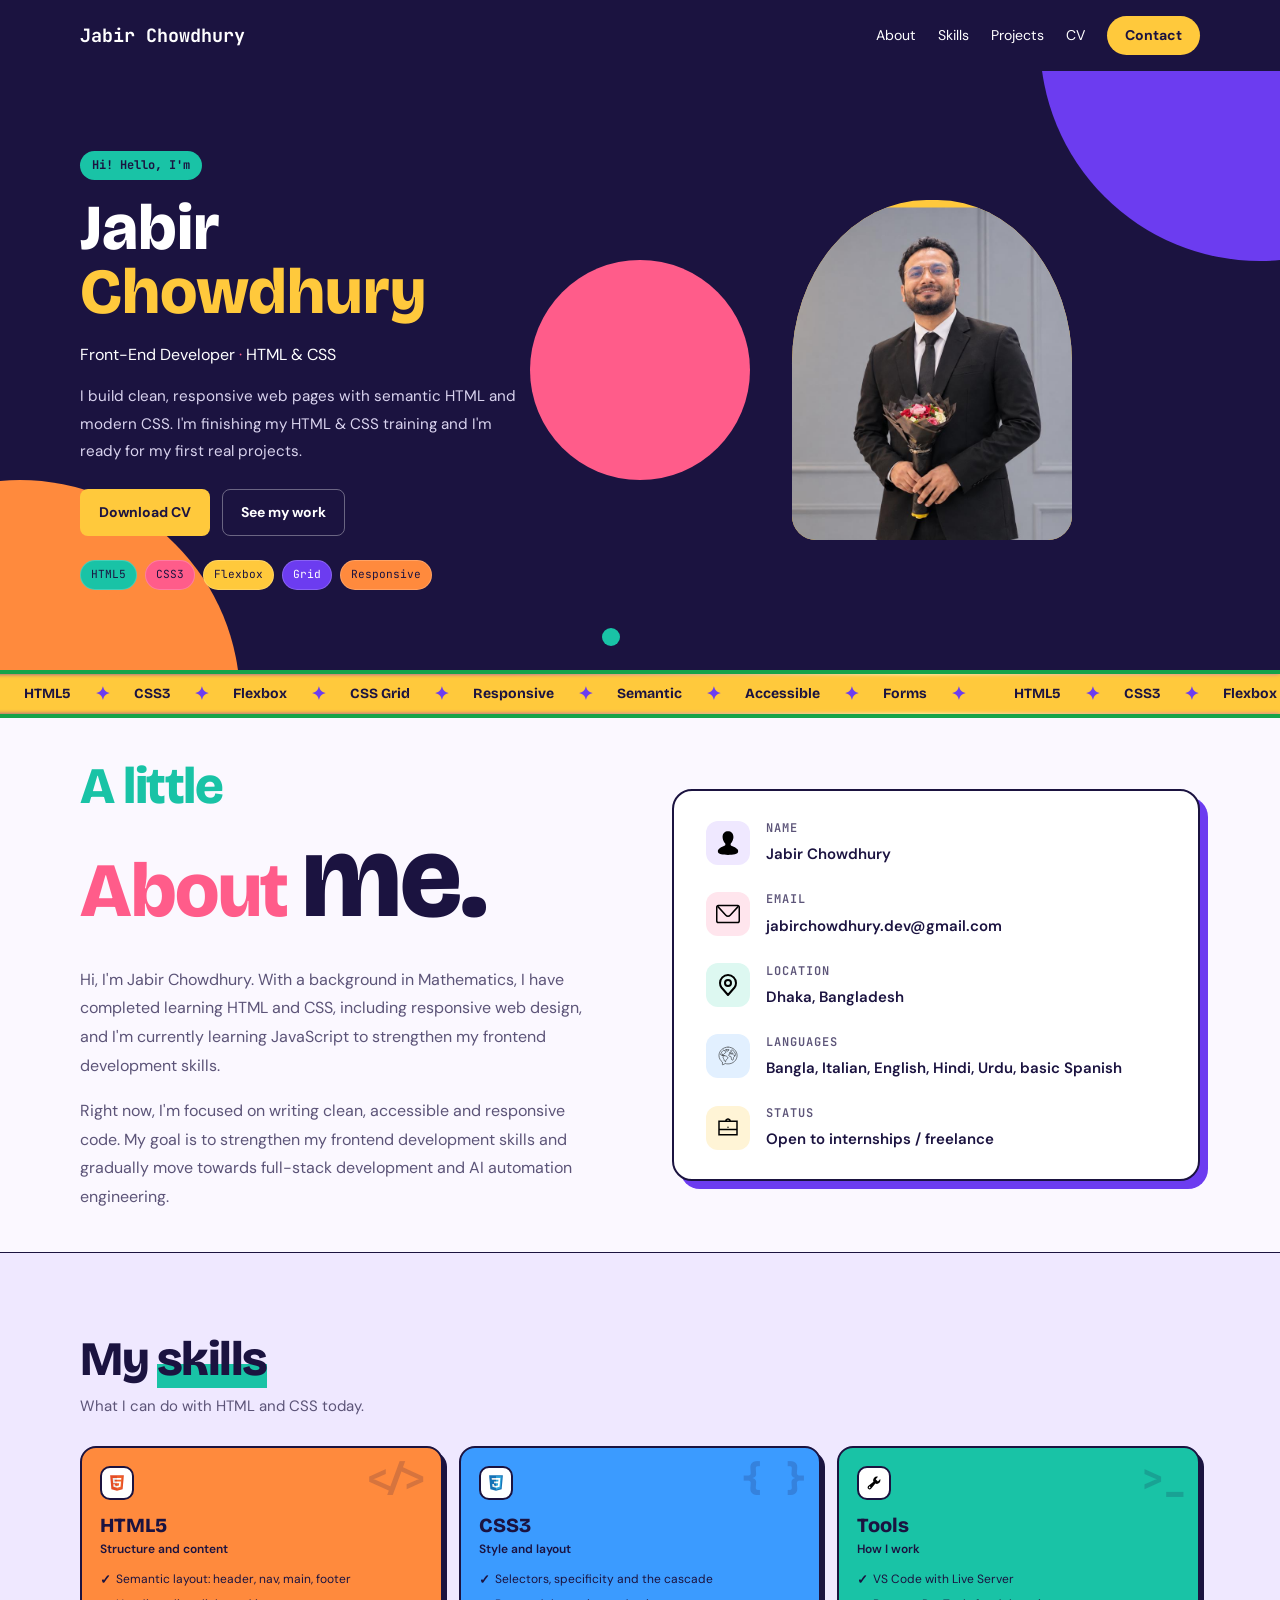
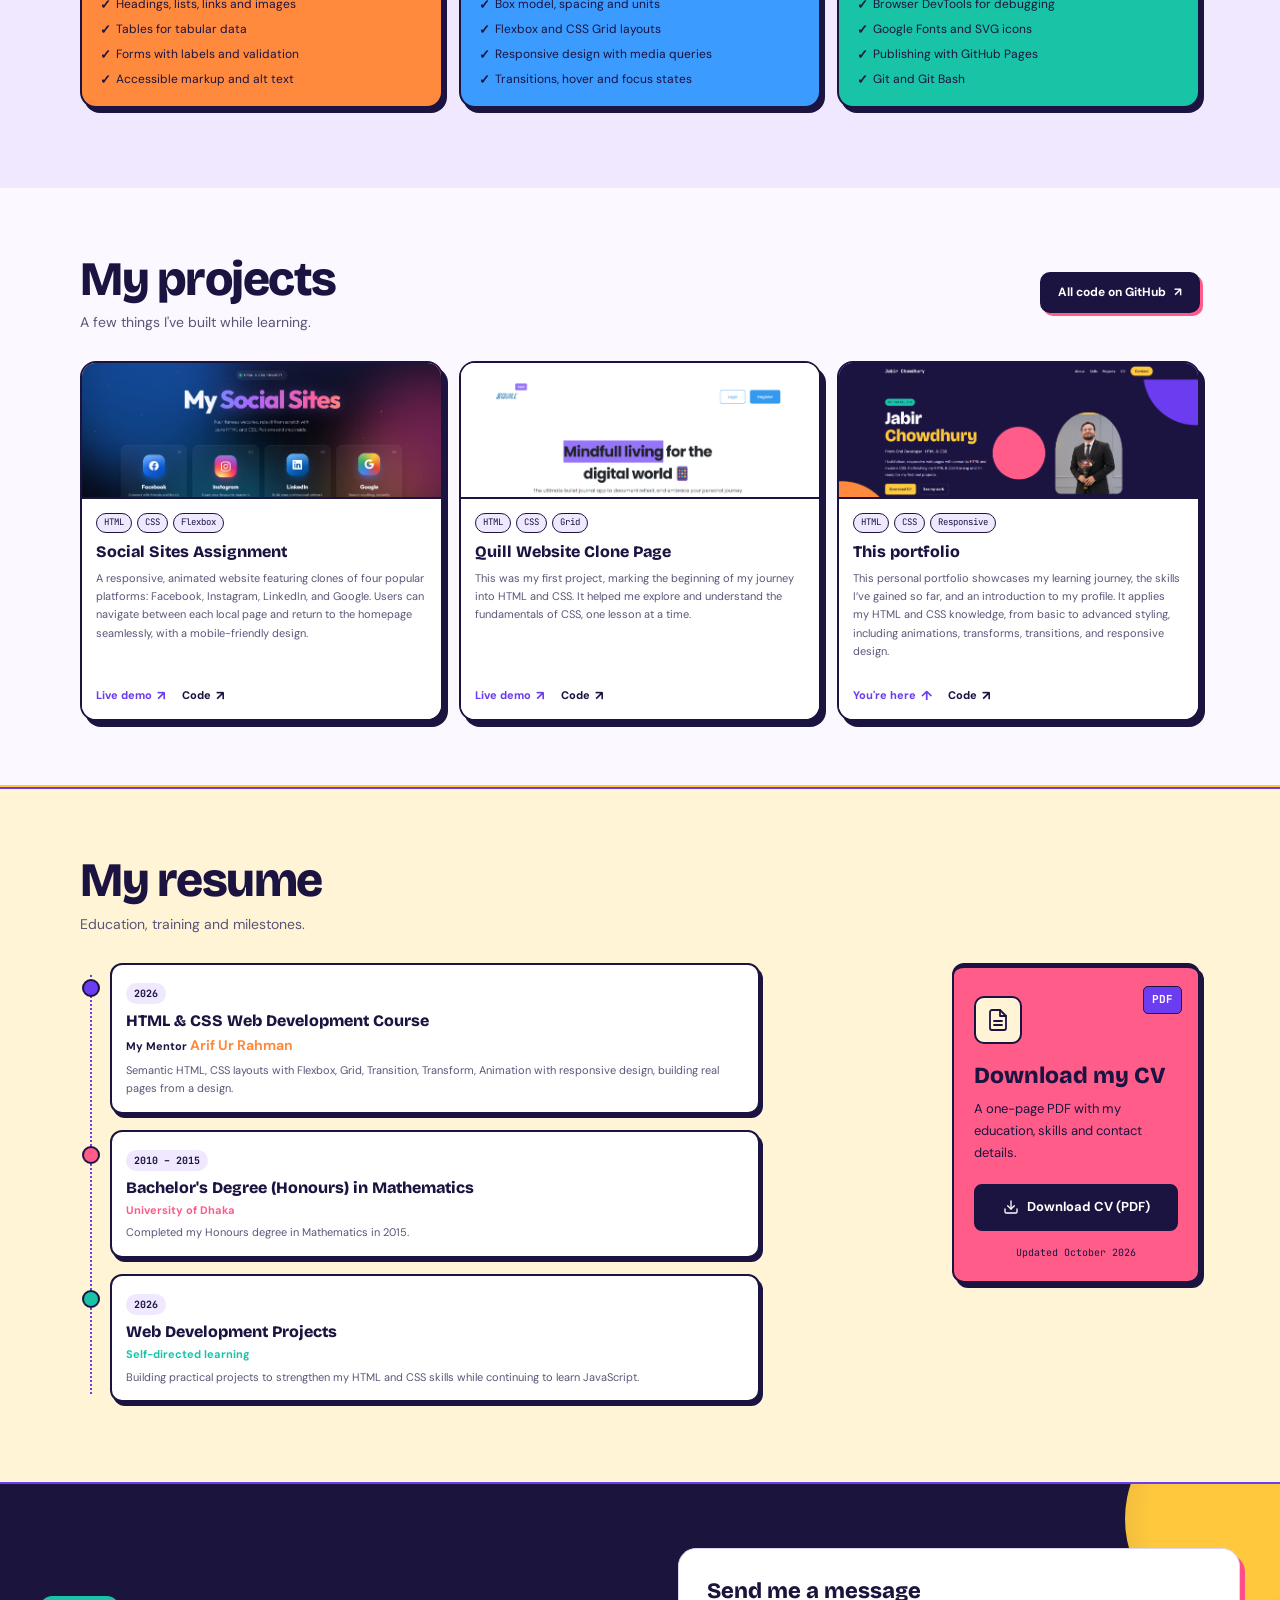
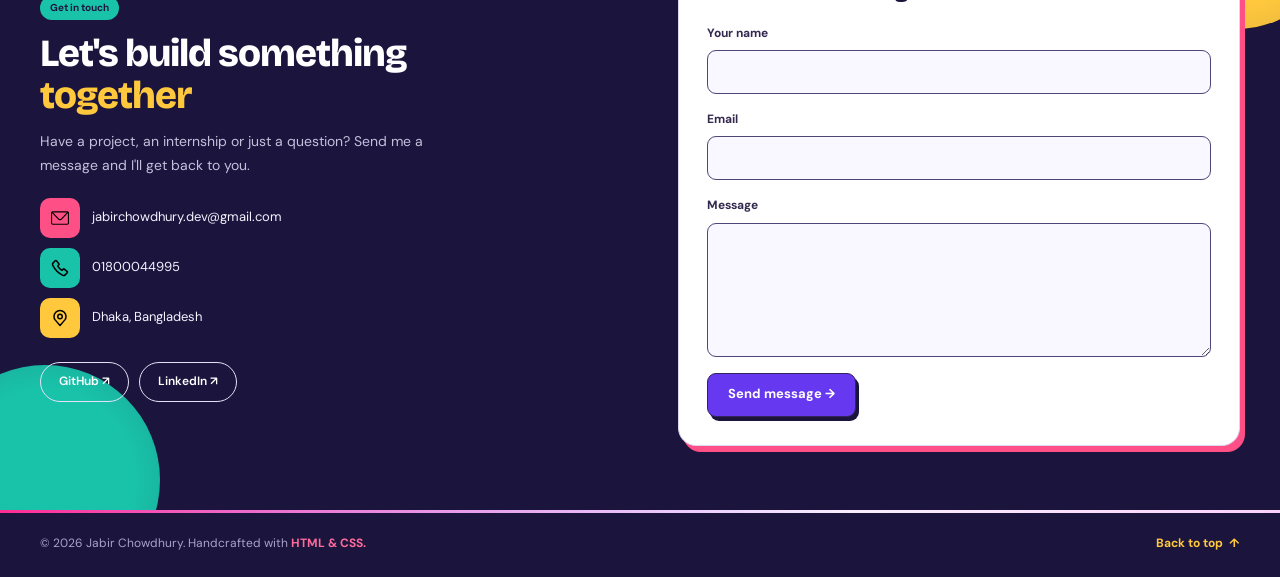
==== index.html @ f137fa6a "Fix broken links, placeholder contact details and typos - Project links pointed to file:///D:/... pa" ====
<!DOCTYPE html>
<html lang="en">
  <head>
    <meta charset="UTF-8" />
    <meta name="viewport" content="width=device-width, initial-scale=1.0" />

    <meta
      name="description"
      content="Jabir Chowdhury's personal portfolio website showcasing skills, projects, and contact information."
    />

    <meta name="author" content="Jabir Chowdhury" />

    <title>Jabir Chowdhury | Portfolio</title>
    
    <link rel="preconnect" href="https://fonts.googleapis.com">
    <link rel="preconnect" href="https://fonts.gstatic.com" crossorigin>
    <link href="https://fonts.googleapis.com/css2?family=Bricolage+Grotesque:opsz,wght@12..96,400;12..96,500;12..96,600;12..96,700;12..96,800&family=DM+Sans:wght@400;500;600;700&family=JetBrains+Mono:wght@400;500;600;700&display=swap" rel="stylesheet">


    <!-- Main stylesheet -->
    <link rel="stylesheet" href="css/style.css" />
  </head>

  <body id="top">

    <!-- Header and navigation will be added in Issue #2 -->
     <header class="site-header">
       <div class="container">
         <a class="logo" href="#home">
            Jabir Chowdhury
         </a>

         <nav class="main-navigation" aria-label="Main navigation">
           <ul class="nav-list">
             <li><a href="#about">About</a></li>
             <li><a href="#skills">Skills</a></li>
             <li><a href="#projects">Projects</a></li>
             <li><a href="#resume">CV</a></li>
             <li><a class="nav-contact" href="#contact">Contact</a></li>
           </ul>
         </nav>
       </div>
     </header>

    <main>
      <!-- Hero section will be added in Issue #3 -->
      <section class="hero-section" id="home">
          <div class="container hero-container">

    <!-- Left side: Profile information -->
            <div class="hero-content">

              <p class="hero-badge">Hi! Hello, I'm</p>

              <h1>
                Jabir
                <span>Chowdhury</span>
              </h1>

              <p class="hero-role">
                 Front-End Developer <span>·</span> HTML &amp; CSS
              </p>

              <p class="hero-description">
                 I build clean, responsive web pages with semantic HTML
                 and modern CSS. I'm finishing my HTML &amp; CSS training
                 and I'm ready for my first real projects.
              </p>

              <div class="hero-actions">
                <a
                  class="button button-primary"
                  href="Jabir_Chowdhury_CV.pdf"
                  download
                    >
                  Download CV
                </a>

                <a class="button button-secondary" href="#projects">
                   See my work
                </a>
              </div>

              <ul class="hero-skills" aria-label="Skills">
                <li>HTML5</li>
                <li>CSS3</li>
                <li>Flexbox</li>
                <li>Grid</li>
                <li>Responsive</li>
              </ul>

            </div>

    <!-- Right side: Profile picture -->
            <div class="hero-visual">

              <div class="profile-shape">
               <img
                  class="profile-picture"
                  src="images/profile-picture.jpeg"
                  alt="Jabir Chowdhury"
                  />
              </div>
            </div>  
         </div> 

         <!----------- background decorations-->
         <div class="shape shape-circle-purple" aria-hidden="true"></div>
         <div class="shape shape-circle-pink" aria-hidden="true"></div>
         <div class="shape shape-dot-green" aria-hidden="true"></div>
         <div class="shape shape-circle-orange" aria-hidden="true"></div>
         
      </section>
        <!-- Scrolling skills strip -->
      <div class="marquee" aria-hidden="true">
        <div class="marquee-track">
          <ul class="marquee-group">
            <li>HTML5</li>
            <li class="star">&#10022;</li>
            <li>CSS3</li>
            <li class="star">&#10022;</li>
            <li>Flexbox</li>
            <li class="star">&#10022;</li>
            <li>CSS Grid</li>
            <li class="star">&#10022;</li>
            <li>Responsive</li>
            <li class="star">&#10022;</li>
            <li>Semantic</li>
            <li class="star">&#10022;</li>
            <li>Accessible</li>
            <li class="star">&#10022;</li>
            <li>Forms</li>
            <li class="star">&#10022;</li>
          </ul>

          <ul class="marquee-group">
            <li>HTML5</li>
            <li class="star">&#10022;</li>
            <li>CSS3</li>
            <li class="star">&#10022;</li>
            <li>Flexbox</li>
            <li class="star">&#10022;</li>
            <li>CSS Grid</li>
            <li class="star">&#10022;</li>
            <li>Responsive</li>
            <li class="star">&#10022;</li>
            <li>Semantic</li>
            <li class="star">&#10022;</li>
            <li>Accessible</li>
            <li class="star">&#10022;</li>
            <li>Forms</li>
            <li class="star">&#10022;</li>
         
          </ul>
    

       </div>
          
      </div>        
      
              
<!-- About Section -->
      <section class="about-section" id="about">
        <div class="container about-content">

          <!-- Left Side: About Me -->
          <div class="about-intro">

             <h2> A little <br> <span>About <span class="color-blue">me.</span></span></h2>

             <p>
                Hi, I'm Jabir Chowdhury. With a background in Mathematics,
                I have completed learning HTML and CSS, including responsive web design,
                 and I'm currently learning JavaScript to strengthen my frontend development skills.
             </p>

             <p>
                Right now, I'm focused on writing clean, accessible
                and responsive code.  My goal is to strengthen my
                frontend development skills and  gradually move
                towards full-stack development and AI automation  engineering.
             </p>

          </div>

             <!-- Right Side: Personal Information -->
          <aside class="about-card">
            <ul class="about-info-list">

              <!-- Name -->
              <li class="about-info-item">
                  <img
                   class="info-icon"
                   src="images/name.svg"
                   alt=""
                   >
               <div class="info-text">
                 <span class="info-label">Name</span>
                 <p>Jabir Chowdhury</p>
               </div>
              </li>

        <!-- Email -->
              <li class="about-info-item">
                 <img
                   class="info-icon"
                   src="images/email.svg"
                   alt=""
                     >
                 <div class="info-text">
                  <span class="info-label">Email</span>
                  <p>
                    <a href="mailto:jabirchowdhury.dev@gmail.com">
                      jabirchowdhury.dev@gmail.com
                    </a>
                  </p>
                 </div>
              </li>

        <!-- Location -->
              <li class="about-info-item">
                 <img
                  class="info-icon"
                  src="images/location.svg"
                  alt=""
                     >
                 <div class="info-text">
                  <span class="info-label">Location</span>
                  <p>
                   <a href="https://www.google.com/maps/search/?api=1&query=Dhaka%2C%20Bangladesh"
                      target="_blank"
                      rel="noopener noreferrer"
                      >
                    
                     Dhaka, Bangladesh
                    </a>
                  </p>
                 </div>
              </li>

        <!-- Languages -->
              <li class="about-info-item">
                <img
                  class="info-icon"
                  src="images/mondly-languages.svg"
                  alt=""
                      >
               <div class="info-text">
                  <span class="info-label">Languages</span>
                  <p>Bangla, Italian, English, Hindi, Urdu, basic Spanish</p>
               </div>
             </li>

        <!-- Status -->
             <li class="about-info-item">
                 <img
                  class="info-icon"
                  src="images/briefcase.svg"
                  alt=""
                     >
                 <div class="info-text">
                   <span class="info-label">Status</span>
                   <p>Open to internships / freelance</p>
                 </div>
             </li>

        </ul>
       </aside>

     </div>
   </section>
   
<!-- Skills Section -->
<section class="skills-section" id="skills">
  <div class="container">

    <div class="skills-header">
     

      <h2>My <span>skills</span></h2>

      <p>What I can do with HTML and CSS today.</p>
    </div>

    <div class="skills-container">

      <!-- HTML5 Card -->
      <div class="skill-card skill-html">
        <img
          class="skill-icon"
          src="images/html5.svg"
          alt=""
        >

        <h3>HTML5</h3>
        <p class="skill-subtitle">Structure and content</p>

        <ul class="skill-list">
          <li>Semantic layout: header, nav, main, footer</li>
          <li>Headings, lists, links and images</li>
          <li>Tables for tabular data</li>
          <li>Forms with labels and validation</li>
          <li>Accessible markup and alt text</li>
        </ul>
      </div>

      <!-- CSS3 Card -->
      <div class="skill-card skill-css">
        <img
          class="skill-icon"
          src="images/css3.svg"
          alt=""
        >

        <h3>CSS3</h3>
        <p class="skill-subtitle">Style and layout</p>

        <ul class="skill-list">
          <li>Selectors, specificity and the cascade</li>
          <li>Box model, spacing and units</li>
          <li>Flexbox and CSS Grid layouts</li>
          <li>Responsive design with media queries</li>
          <li>Transitions, hover and focus states</li>
        </ul>
      </div>

      <!-- Tools Card -->
      <div class="skill-card skill-tools">
        <img
          class="skill-icon"
          src="images/tools.svg"
          alt=""
        >

        <h3>Tools</h3>
        <p class="skill-subtitle">How I work</p>

        <ul class="skill-list">
          <li>VS Code with Live Server</li>
          <li>Browser DevTools for debugging</li>
          <li>Google Fonts and SVG icons</li>
          <li>Publishing with GitHub Pages</li>
          <li>Git and Git Bash</li>
        </ul>
      </div>

    </div>
  </div>
</section>


<!-- Projects Section -->
<section class="projects-section" id="projects">
  <div class="container">

    <!-- Section Heading and GitHub Link -->
    <div class="projects-header">
      <div class="projects-heading">
        <h2>My projects</h2>
        <p>A few things I've built while learning.</p>
      </div>

      <a
        class="github-projects-link"
        href="https://github.com/Jabir-Chowdhury"
        target="_blank"
        rel="noopener noreferrer"
      >
        All code on GitHub <span aria-hidden="true">↗</span>
      </a>
    </div>

    <!-- Three Project Cards -->
    <div class="projects-container">

      <!-- Project 1 -->
      <div class="project-card">

        <a
          class="project-preview"
          href="https://arif-ur-rahman.github.io/social-sites-assignment/"
          target="_blank"
          rel="noopener noreferrer"
          aria-label="View Project One live demo"
        >
          <img
            src="images/screenshot-project1.png"
            alt="Preview of social-sites-assignment Project One"
          >
        </a>

        <div class="project-content">

          <div class="project-tags">
            <span>HTML</span>
            <span>CSS</span>
            <span>Flexbox</span>
          </div>

          <h3>
            <a href="https://arif-ur-rahman.github.io/social-sites-assignment/"
               target="_blank"
               rel="noopener noreferrer">
              Social Sites Assignment
            </a>
          </h3>

          <p>
            A responsive, animated website featuring clones of four popular platforms:
            Facebook, Instagram, LinkedIn, and Google. Users can navigate between each
            local page and return to the homepage seamlessly, with a mobile-friendly design.
          </p>

          <div class="project-links">
            <a
              href="https://arif-ur-rahman.github.io/social-sites-assignment/"
              target="_blank"
              rel="noopener noreferrer"
            >
              Live demo <span aria-hidden="true">↗</span>
            </a>

            <a
              href="https://github.com/Arif-Ur-Rahman/social-sites-assignment"
              target="_blank"
              rel="noopener noreferrer"
            >
              Code <span aria-hidden="true">↗</span>
            </a>
          </div>

        </div>
      </div>

      <!-- Project 2 -->
      <div class="project-card">

        <a
          class="project-preview"
          href="https://jabir-chowdhury.github.io/Quill-web/"
          target="_blank"
          rel="noopener noreferrer"
          aria-label="View Quill website, Project Two live demo"
        >
          <img
            src="images/Screenshot project2.png"
            alt="Preview of Quill website Project Two"
          >
        </a>

        <div class="project-content">

          <div class="project-tags">
            <span>HTML</span>
            <span>CSS</span>
            <span>Grid</span>
          </div>

          <h3>
            <a href="https://jabir-chowdhury.github.io/Quill-web/"
               target="_blank"
               rel="noopener noreferrer">
              Quill Website Clone Page
            </a>
          </h3>

          <p>
            This was my first project, marking the beginning of my journey into HTML and CSS.
            It helped me explore and understand the fundamentals of CSS, one lesson at a time.
          </p>

          <div class="project-links">
            <a
              href="https://jabir-chowdhury.github.io/Quill-web/"
              target="_blank"
              rel="noopener noreferrer"
            >
              Live demo <span aria-hidden="true">↗</span>
            </a>

            <a
              href="https://github.com/Jabir-Chowdhury/Quill-web"
              target="_blank"
              rel="noopener noreferrer"
            >
              Code <span aria-hidden="true">↗</span>
            </a>
          </div>

        </div>
      </div>

      <!-- Project 3: Current Portfolio -->
      <div class="project-card">

        <a
          class="project-preview"
          href="#home"
          aria-label="Back to the top of this portfolio"
        >
          <img
            src="images/Screenshot-project3.png"
            alt="Preview of My Portfolio Website project three"
          >
        </a>

        <div class="project-content">

          <div class="project-tags">
            <span>HTML</span>
            <span>CSS</span>
            <span>Responsive</span>
          </div>

          <h3>
            <a href="#home">
              This portfolio
            </a>
          </h3>

          <p>
            This personal portfolio showcases my learning journey, the skills 
            I’ve gained so far, and an introduction to my profile.
            It applies my HTML and CSS knowledge, from basic to advanced styling,
            including animations, transforms, transitions, and responsive design.
          </p>

          <div class="project-links">
            <a href="#home">
              You're here <span aria-hidden="true">↑</span>
            </a>

            <a
              href="https://github.com/Jabir-Chowdhury/Jabir-Portfolio"
              target="_blank"
              rel="noopener noreferrer"
            >
              Code <span aria-hidden="true">↗</span>
            </a>
          </div>

        </div>
      </div>

    </div>
  </div>
</section>

      


    

     


      <!-- Resume Section -->
<section class="resume-section" id="resume">
  <div class="container">

    <!-- Section Heading -->
    <div class="resume-header">
      <h2>My resume</h2>
      <p>Education, training and milestones.</p>
    </div>

    <!-- Resume Content: Timeline + CV Card -->
    <div class="resume-container">

      <!-- Left Side: Education Timeline -->
      <div class="resume-timeline">

        <!-- Timeline Item 1 -->
        <div class="resume-item">
         <span class="resume-dot" aria-hidden="true"></span> 
          <div class="resume-item-content">
            <span class="resume-year">2026</span>

            <h3>HTML &amp; CSS Web Development Course</h3>

            <p class="resume-institution my-mentor">
              My Mentor
              <a href="https://arif-resume-five.vercel.app/">Arif Ur Rahman</a>
            </p>

            <p class="resume-description">
              Semantic HTML, CSS layouts with Flexbox, Grid, Transition, Transform, Animation with
              responsive design, building real pages from a design.
            </p>
          </div>
        </div>

        <!-- Timeline Item 2 -->
        <div class="resume-item">
          <span class="resume-dot" aria-hidden="true"></span>
          <div class="resume-item-content">
            <span class="resume-year">2010 – 2015</span>

            <h3>Bachelor's Degree (Honours) in Mathematics</h3>

            <p class="resume-institution color-pink">
              University of Dhaka
            </p>

            <p class="resume-description">
              Completed my Honours degree in Mathematics in 2015.
            </p>
          </div>
        </div>

        <!-- Timeline Item 3 -->
        <div class="resume-item">
          <span class="resume-dot" aria-hidden="true"></span>
          <div class="resume-item-content">
            <span class="resume-year">2026</span>

            <h3>Web Development Projects</h3>

            <p class="resume-institution">
              Self-directed learning
            </p>

            <p class="resume-description">
              Building practical projects to strengthen my HTML and CSS
              skills while continuing to learn JavaScript.
            </p>
          </div>
        </div>

      </div>

      <!-- Right Side: Download CV Card -->
      <aside class="resume-cv-card">

        <!-- Document SVG Icon -->
        <div class="resume-cv-icon" aria-hidden="true">
          <svg
            xmlns="http://www.w3.org/2000/svg"
            width="24"
            height="24"
            viewBox="0 0 24 24"
            fill="none"
            stroke="currentColor"
            stroke-width="1.8"
            stroke-linecap="round"
            stroke-linejoin="round"
          >
            <path d="M14 2H6a2 2 0 0 0-2 2v16a2 2 0 0 0 2 2h12a2 2 0 0 0 2-2V8z"/>
            <path d="M14 2v6h6"/>
            <path d="M8 13h8"/>
            <path d="M8 17h8"/>
          </svg>
        </div>

        <!-- PDF Badge -->
        <span class="resume-pdf-badge" aria-hidden="true">
          PDF
        </span>

        <h3>Download my CV</h3>

        <p>
          A one-page PDF with my education, skills and contact details.
        </p>

        <!-- CV Download Button -->
        <a
          class="resume-download-btn"
          href="Jabir_Chowdhury_CV.pdf"
          download
        >  
          
          <svg
            xmlns="http://www.w3.org/2000/svg"
            width="16"
            height="16"
            viewBox="0 0 24 24"
            fill="none"
            stroke="currentColor"
            stroke-width="2"
            stroke-linecap="round"
            stroke-linejoin="round"
            aria-hidden="true"
          >
            <path d="M21 15v4a2 2 0 0 1-2 2H5a2 2 0 0 1-2-2v-4"/>
            <path d="m7 10 5 5 5-5"/>
            <path d="M12 15V3"/>
          </svg>

          Download CV (PDF)
        </a>

        <p class="resume-updated">
          Updated October 2026
        </p>

      </aside>

    </div>
  </div>
</section>

<!-- Contact Section -->
<section class="contact-section" id="contact">
  <div class="contact-main">

    <!-- Left: Contact Information -->
    <div class="contact-container">

      <div class="contact-info">
        <span class="section-label">Get in touch</span>

        <h2>
          Let's build something
          <span>together</span>
        </h2>

        <p class="contact-description">
          Have a project, an internship or just a question?
          Send me a message and I'll get back to you.
        </p>

        <ul class="contact-details">
          <li>
            <span class="contact-icon email-icon" aria-hidden="true">
              <img src="images/email.svg" alt="">
            </span>
            <a href="mailto:jabirchowdhury.dev@gmail.com">
              jabirchowdhury.dev@gmail.com
            </a>
          </li>

          <li>
            <span class="contact-icon phone-icon" aria-hidden="true">
              <img src="images/akar-icons--phone.svg" alt="">
            </span>
            <a href="tel:+8801800044995">01800044995</a>
          </li>

          <li>
            <span class="contact-icon location-icon" aria-hidden="true">
              <img src="images/location.svg" alt="">
            </span>
            <span>Dhaka, Bangladesh</span>
          </li>
        </ul>

        <div class="contact-social-links">
          <a href="https://github.com/Jabir-Chowdhury" target="_blank"
             rel="noopener noreferrer">
            GitHub ↗
          </a>

          <a href="https://www.linkedin.com/in/jabir-chowdhury-14b099433/" target="_blank"
             rel="noopener noreferrer">
            LinkedIn ↗
          </a>
        </div>
      </div>

      <!-- Right: Contact Form -->
      <div class="contact-form-container">
        <h3>Send me a message</h3>

        <!-- No JavaScript allowed, so the form opens the visitor's email app -->
        <form
          class="contact-form"
          action="mailto:jabirchowdhury.dev@gmail.com"
          method="post"
          enctype="text/plain"
        >
          <div class="form-group">
            <label for="contact-name">Your name</label>
            <input
              type="text"
              id="contact-name"
              name="name"
              autocomplete="name"
              required
            >
          </div>

          <div class="form-group">
            <label for="contact-email">Email</label>
            <input
              type="email"
              id="contact-email"
              name="email"
              autocomplete="email"
              required
            >
          </div>

          <div class="form-group">
            <label for="contact-message">Message</label>
            <textarea
              id="contact-message"
              name="message"
              rows="5"
              required
            ></textarea>
          </div>

          <button type="submit" class="contact-submit-btn">
            Send message →
          </button>
        </form>
      </div>

    </div>
  </div>
</section>



      <!-- Contact section will be added in Issue #8 -->
    </main>
    <footer class="site-footer">
  <div class="footer-container">

    <p class="footer-copyright">
      © 2026 Jabir Chowdhury. Handcrafted with
      <span>HTML &amp; CSS.</span>
    </p>

    <a class="back-to-top" href="#top">
      Back to top <span aria-hidden="true">↑</span>
    </a>

  </div>
</footer>

    <!-- Footer will be added in Issue #8 -->
  </body>
</html>
---- css/style.css ----
/* ========================================
   1. CSS VARIABLES
======================================== */

:root {
  /* Colors from the teacher's instructions */
  --navy: #1B1340;
  --violet: #6C3CF0;
  --yellow: #FFC93C;
  --pink: #FF5C8A;
  --mint: #19C3A6;
  --blue: #3B9BFF;
  --orange: #FF8A3D;
  --bg: #FBF8FF;

  /* Additional colors used by the design */
  --lav: #EFE8FF;
  --cream: #FFF4D6;
  --muted: #5C5478;

  /* Fonts specified by the teacher */
  --font-h: "Bricolage Grotesque", sans-serif;
  --font-b: "DM Sans", sans-serif;
  --font-m: "JetBrains Mono", monospace;
}


/* ========================================
   2. BASIC RESET
======================================== */

* {
  box-sizing: border-box;
}

body {
  margin: 0;
  background-color: var(--bg);
  color: var(--navy);
  font-family: var(--font-b);
  line-height: 1.6;
}

img {
  display: block;
  max-width: 100%;
  height: auto;
}

a {
  color: inherit;
  text-decoration: none;
}


/* ========================================
   3. COMMON TYPOGRAPHY
======================================== */

h1,
h2,
h3 {
  font-family: var(--font-h);
  line-height: 1.15;
}

button,
input,
textarea {
  font: inherit;
}

/* ---------- Header & Navigation ---------- */

.container {
  width: min(1120px, calc(100% - 40px));
  margin-inline: auto;
}

.site-header {
  background-color: var(--navy);
  color: #fff;
}

.site-header .container {
  display: flex;
  justify-content: space-between;
  align-items: center;
  gap: 24px;
  padding-block: 16px;
}

.logo {
  color: #fff;
  font-family: var(--font-m);
  font-size: 1.15rem;
  font-weight: 700;
}

.nav-list {
  display: flex;
  align-items: center;
  gap: 22px;
  list-style: none;
  margin: 0;
  padding: 0;
}

.nav-list a {
  display: inline-block;
  font-size: 0.88rem;
}

.nav-list a:not(.nav-contact):hover {
  color: var(--yellow);
}

.nav-contact {
  padding: 8px 18px;
  border-radius: 999px;
  background-color: var(--yellow);
  color: var(--navy);
  font-weight: 700;
}


.hero-section {
  position: relative;
  isolation: isolate;
  overflow: hidden;
  padding-block: 80px;
  background-color: var(--navy);
  color: #fff;
}

.hero-container {
  position: relative;
  z-index: 1;
  display: grid;
  grid-template-columns: minmax(0, 1fr) minmax(0, 1fr);
  align-items: center;
  gap: 48px;
}

.hero-content {
  max-width: 520px;
}

.hero-badge {
  display: inline-block;
  margin: 0 0 16px;
  padding: 5px 12px;
  border-radius: 999px;
  background-color: var(--mint);
  color: var(--navy);
  font-family: var(--font-m);
  font-size: 0.75rem;
  font-weight: 700;
}

.hero-content h1 {
  margin: 0 0 18px;
  font-size: clamp(2.8rem, 5vw, 4.5rem);
  font-weight: 800;
  line-height: 1;
}

.hero-content h1 span {
  display: block;
  color: var(--yellow);
}

.hero-role {
  margin: 0 0 16px;
  font-size: 1rem;
}

.hero-role span {
  color: var(--pink);
}

.hero-description {
  max-width: 440px;
  margin: 0 0 24px;
  color: #D9D3EE;
  font-size: 0.95rem;
  line-height: 1.8;
}

.hero-actions {
  display: flex;
  flex-wrap: wrap;
  gap: 12px;
  margin-bottom: 24px;
}

.button {
  display: inline-block;
  padding: 11px 18px;
  border: 1px solid transparent;
  border-radius: 8px;
  font-size: 0.875rem;
  font-weight: 700;
}

.button-primary {
  background-color: var(--yellow);
  color: var(--navy);
}

.button-secondary {
  border-color: rgb(255 255 255 / 35%);
  color: #fff;
}

.hero-skills {
  display: flex;
  flex-wrap: wrap;
  gap: 8px;
  margin: 0;
  padding: 0;
  list-style: none;
}

.hero-skills li {
  padding: 5px 10px;
  border: 1px solid rgb(255 255 255 / 20%);
  border-radius: 999px;
  color: #fff;
  font-family: var(--font-m);
  font-size: 0.7rem;
}



.hero-visual {
  position: relative;
  display: flex;
  justify-content: center;
  align-items: center;
  min-width: 0;
}

.profile-shape {
  position: relative;
  z-index: 1;
  width: 280px;
  height: 340px;
  overflow: hidden;
  border-radius: 48% 48% 24px 24px;
  background-color: var(--yellow);
}

.profile-picture {
  display: block;
  width: 100%;
  height: 100%;
  object-fit: cover;
  object-position: 105% 50%;
   transform: translateY(33px) scale(1.15);

}



.shape {
  position: absolute;
  pointer-events: none;
}


.shape-circle-purple {
  width: 440px;
  height: 440px;
  top: -250px;
  right: -200px;
  border-radius: 50%;
  background-color: var(--violet);
  opacity: 1;
  z-index: 0;
}


.shape-circle-pink {
  position: absolute;
  width: 220px;
  height: 220px;
  top: 50%;
  left: 50%;
  transform: translate(-50%, -50%);
  border-radius: 50%;
  background-color: var(--pink);
  opacity: 1;
  z-index: 0;
}


.shape-dot-green {
  width: 18px;
  height: 18px;
  bottom: 24px;
  left: 47%;
  border-radius: 50%;
  background-color: var(--mint);
  z-index: 0;
} 
.shape-circle-orange {
  width: 440px;
  height: 440px;
  bottom: -250px;
  left: -200px;
  border-radius: 50%;
  background-color: var(--orange);
  z-index: 0;
}




.marquee {
  position: relative;
  width: 100%;
  overflow: hidden;
  background-color: var(--yellow);
  border-top: 4px solid #16a34a;
  border-bottom: 4px solid #16a34a;

  animation: water-border-glow 6s ease-in-out infinite;
}

/* Flowing, blurred light */
.marquee::before,
.marquee::after {
  content: "";
  position: absolute;
  left: -100%;
  width: 200%;
  height: 4px;
  background: linear-gradient(
    90deg,
    #16a34a 0%,
    #663399 20%,
    #9932cc 35%,
    #ffffff 43%,
    #da70d6 48%,
    #663399 58%,
    #16a34a 75%,
    #663399 90%,
    #16a34a 100%
  );
  background-size: 200% 100%;
  filter: blur(2px);
  opacity: 0.95;
  pointer-events: none;
  animation: water-light-flow 4s ease-in-out infinite alternate;
}

.marquee::before {
  top: -4px;
}

.marquee::after {
  bottom: -4px;
  animation-delay: -2s;
}

@keyframes water-light-flow {
  0% {
    transform: translateX(-15%);
    background-position: 0% 50%;
    filter: blur(2px);
  }

  50% {
    background-position: 100% 50%;
    filter: blur(3px);
  }

  100% {
    transform: translateX(15%);
    background-position: 0% 50%;
    filter: blur(2px);
  }
}

@keyframes water-border-glow {
  0%, 100% {
    border-top-color: #16a34a;
    border-bottom-color: #663399;
    box-shadow: 0 -1px 8px #16a34a44,
                0 1px 8px #9932cc44;
  }

  50% {
    border-top-color: #9932cc;
    border-bottom-color: #16a34a;
    box-shadow: 0 -1px 12px #9932cc88,
                0 1px 12px #16a34a88;
  }
}


.marquee-track {
  display: flex;
  width: max-content;
  animation: marquee-scroll 25s linear infinite;
  will-change: transform;
}

.marquee-group {
  display: flex;
  align-items: center;
  flex: 0 0 auto;
  gap: 24px;
  margin: 0;
  padding: 6px 24px;
  list-style: none;
}

.marquee-group li {
  flex: 0 0 auto;
  white-space: nowrap;
  color: var(--navy);
  font-family: var(--font-h);
  font-size: 14px;
  font-weight: 700;
}

.marquee-group .star {
  color: var(--violet);
  font-size: 18px;
}

/* Marquee text movement */
@keyframes marquee-scroll {
  from {
    transform: translateX(0);
  }

  to {
    transform: translateX(-50%);
  }
}


 
/* =========================
   ABOUT SECTION
========================= */

.about-section {
  padding: 40px 0;
  background-color: var(--bg);
  border-bottom: 1px solid var(--navy);
}

/* Left and right containers */
.about-content {
  display: grid;
  grid-template-columns: minmax(0, 1fr) 1fr;
  align-items: center;
  gap: 64px;
}

/* About introduction */
.about-intro h2 {
  margin: 0 0 24px;
  color: var(--mint);
  font-family: var(--font-h);
  font-size: clamp(36px, 4vw, 56px);
  font-weight: 800;
  line-height: 1.1;
  letter-spacing: -1.5px;
}

.about-intro h2 span {
  color: var(--pink);
  font-size: 1.5em;
  display: inline-block;
}
h2 .color-blue {
  color: var(--navy) !important;
}

.about-intro p {
  margin: 0 0 16px;
  color: var(--muted);
  font-family: var(--font-b);
  font-size: 16px;
  line-height: 1.8;
}

.about-intro p:last-child {
  margin-bottom: 0;
}
/* About Information Card */
/* About Information Card */
.about-card {
  background-color: #FFFFFF;
  border: 2px solid var(--navy);
  border-radius: 20px;
  padding: 28px 32px;
  box-shadow: 8px 8px 0 var(--violet);
}

/* Information List */
.about-info-list {
  display: flex;
  flex-direction: column;
  gap: 24px;
  list-style: none;
  margin: 0;
  padding: 0;
}

/* Individual Information Row */
.about-info-item {
  display: flex;
  align-items: center;
  gap: 16px;
}

/* Information Icons */
.info-icon {
  width: 44px;
  height: 44px;
  flex-shrink: 0;
  padding: 10px;
  border-radius: 12px;
  object-fit: contain;
}

/* Icon Background Colors */
.about-info-item:nth-child(1) .info-icon {
  background-color: var(--lav);
}

.about-info-item:nth-child(2) .info-icon {
  background-color: #FFE5ED;
}

.about-info-item:nth-child(3) .info-icon {
  background-color: #DDF8F1;
}

.about-info-item:nth-child(4) .info-icon {
  background-color: #E2F0FF;
}

.about-info-item:nth-child(5) .info-icon {
  background-color: var(--cream);
}

/* Information Text */
.info-text {
  min-width: 0;
}

.info-label {
  display: block;
  margin-bottom: 4px;
  color: var(--muted);
  font-family: var(--font-m);
  font-size: 12px;
  font-weight: 600;
  text-transform: uppercase;
  letter-spacing: 1px;
}

.info-text p {
  margin: 0;
  color: var(--navy);
  font-family: var(--font-b);
  font-size: 15px;
  font-weight: 600;
  line-height: 1.6;
  overflow-wrap: anywhere;
}
.info-text a {
  color: inherit;
  text-decoration: none;
}

.info-text a:hover {
  color: var(--violet);
  text-decoration: underline;
}

/* ==============================
   SKILLS SECTION
================================ */

.skills-section {
  padding: 80px 0;
  background-color: var(--lav);
}

/* Skills Heading and Description */

.skills-header {
  margin-bottom: 28px;
}

.skills-header h2 {
  margin: 0 0 8px;
  color: var(--navy);
  font-family: var(--font-h);
  font-size: clamp(32px, 4vw, 48px);
  font-weight: 800;
  line-height: 1.1;
  letter-spacing: -1.5px;
}

.skills-header h2 span {
  background: linear-gradient(
    transparent 58%,
    var(--mint) 58%
  );
}

.skills-header p {
  margin: 0;
  color: var(--muted);
  font-family: var(--font-b);
  font-size: 15px;
  line-height: 1.6;
}

/* Three Equal Skill Cards */

.skills-container {
  display: flex;
  align-items: stretch;
  gap: 16px;
}

/* Individual Card */

.skill-card {
  position: relative;
  flex: 1;
  min-width: 0;
  padding: 18px;
  border: 2px solid var(--navy);
  border-radius: 16px;
  box-shadow: 4px 5px 0 var(--navy);
  color: var(--navy);
  overflow: hidden;
}

/* Card Background Colors */

.skill-html {
  background-color: var(--orange);
}

.skill-css {
  background-color: var(--blue);
}

.skill-tools {
  background-color: var(--mint);
}

/* SVG Icon */

.skill-icon {
  display: block;
  width: 34px;
  height: 34px;
  margin-bottom: 12px;
  padding: 7px;
  background-color: #FFFFFF;
  border: 2px solid var(--navy);
  border-radius: 10px;
  object-fit: contain;
}

/* Card Heading */

.skill-card h3 {
  margin: 0 0 2px;
  color: var(--navy);
  font-family: var(--font-h);
  font-size: 20px;
  font-weight: 800;
  line-height: 1.3;
}

/* Card Subtitle */

.skill-card .skill-subtitle {
  margin: 0 0 12px;
  color: var(--navy);
  font-family: var(--font-b);
  font-size: 12px;
  font-weight: 600;
  line-height: 1.5;
}

/* Skills List */

.skill-list {
  display: flex;
  flex-direction: column;
  gap: 7px;
  margin: 0;
  padding: 0;
  list-style: none;
}

/* Individual List Item */

.skill-list li {
  position: relative;
  padding-left: 16px;
  color: var(--navy);
  font-family: var(--font-b);
  font-size: 12px;
  line-height: 1.5;
}

/* Individual skill badge colors */
.hero-skills li:nth-child(1) {
  background-color: var(--mint);
  color: var(--navy);
}

.hero-skills li:nth-child(2) {
  background-color: var(--pink);
  color: var(--navy);
}

.hero-skills li:nth-child(3) {
  background-color: var(--yellow);
  color: var(--navy);
}

.hero-skills li:nth-child(4) {
  background-color: var(--violet);
  color: #fff;
}

.hero-skills li:nth-child(5) {
  background-color: var(--orange);
  color: var(--navy);
}


/* Checkmark Before Each List Item */

.skill-list li::before {
  content: "✓";
  position: absolute;
  top: 0;
  left: 0;
  color: var(--navy);
  font-size: 13px;
  font-weight: 800;
}

/* Decorative Symbols */

.skill-card::after {
  position: absolute;
  top: 12px;
  right: 12px;
  color: rgb(27 19 64 / 18%);
  font-family: var(--font-m);
  font-size: 36px;
  font-weight: 800;
  line-height: 1;
  pointer-events: none;
}

.skill-html::after {
  content: "</>";
}

.skill-css::after {
  content: "{ }";
}

.skill-tools::after {
  content: ">_";
}

/* Responsive Layout */

@media (max-width: 760px) {
  .skills-section {
    padding: 60px 0;
  }

  .skills-container {
    flex-wrap: wrap;
    gap: 18px;
  }

  .skill-card {
    flex: 1 1 calc(50% - 18px);
  }
}

@media (max-width: 520px) {
  .skills-container {
    flex-direction: column;
  }

  .skill-card {
    flex: 1 1 auto;
  }
}

/* ==============================
   PROJECTS SECTION
================================ */

.projects-section {
  padding: 64px 0;
  background-color: var(--bg);
  border-bottom: 2px solid var(--yellow);
}

/* Header: Heading on left, GitHub link on right */

.projects-header {
  display: flex;
  justify-content: space-between;
  align-items: center;
  gap: 24px;
  margin-bottom: 28px;
}

.projects-heading h2 {
  margin: 0 0 4px;
  color: var(--navy);
  font-family: var(--font-h);
  font-size: clamp(32px, 4vw, 48px);
  font-weight: 800;
  line-height: 1.15;
  letter-spacing: -1.5px;
}

.projects-heading p {
  margin: 0;
  color: var(--muted);
  font-family: var(--font-b);
  font-size: 14px;
  line-height: 1.6;
}

/* All code on GitHub button */

.github-projects-link {
  display: inline-flex;
  align-items: center;
  justify-content: center;
  gap: 8px;
  flex-shrink: 0;
  padding: 10px 16px;
  border: 2px solid var(--navy);
  border-radius: 10px;
  background-color: var(--navy);
  color: #FFFFFF;
  font-family: var(--font-b);
  font-size: 12px;
  font-weight: 700;
  line-height: 1.4;
  box-shadow: 3px 3px 0 var(--pink);
  transition:
    transform 180ms ease,
    box-shadow 180ms ease,
    background-color 180ms ease;
}

.github-projects-link:hover {
  background-color: var(--violet);
  transform: translate(2px, 2px);
  box-shadow: 1px 1px 0 var(--pink);
}

.github-projects-link:focus-visible {
  outline: 3px solid var(--blue);
  outline-offset: 4px;
}

/* ==============================
   PROJECT CARDS LAYOUT
================================ */

.projects-container {
  display: flex;
  align-items: stretch;
  gap: 16px;
}

/* Individual Project Card */

.project-card {
  display: flex;
  flex: 1 1 0;
  flex-direction: column;
  min-width: 0;
  overflow: hidden;

  background-color: #FFFFFF;
  border: 2px solid var(--navy);
  border-radius: 16px;
  box-shadow: 5px 6px 0 var(--navy);

  transition:
    transform 200ms ease,
    box-shadow 200ms ease;
}

/* Card Hover Effect */

.project-card:hover {
  transform: translateY(-3px);
  box-shadow: 5px 9px 0 var(--navy);
}

/* Keyboard Focus */

.project-card:focus-within {
  outline: 3px solid var(--violet);
  outline-offset: 4px;
}

/* ==============================
   PROJECT PREVIEW
================================ */

.project-preview {
  display: flex;
  align-items: stretch;
  justify-content: center;
  height: 136px;
  overflow: hidden;
  border-bottom: 2px solid var(--navy);
  background-color: var(--pink);
}

/* Different Preview Backgrounds */

.project-card:nth-child(2) .project-preview {
  background-color: var(--yellow);
}

.project-card:nth-child(3) .project-preview {
  background-color: var(--violet);
}

/* Preview Screenshot */

.project-preview img {
  display: block;
  width: 100%;
  height: 100%;
  object-fit: cover;
  object-position: top center;
  transition: transform 250ms ease;
}

.project-preview:hover img {
  transform: scale(1.04);
}

/* ==============================
   PROJECT CARD CONTENT
================================ */

.project-content {
  display: flex;
  flex: 1;
  flex-direction: column;
  align-items: flex-start;
  padding: 14px;
  background-color: #FFFFFF;
}

/* Technology Tags */

.project-tags {
  display: flex;
  flex-wrap: wrap;
  gap: 5px;
  margin-bottom: 8px;
}

.project-tags span {
  display: inline-flex;
  align-items: center;
  padding: 2px 7px;
  border: 1px solid var(--navy);
  border-radius: 999px;
  background-color: var(--lav);
  color: var(--navy);
  font-family: var(--font-m);
  font-size: 9px;
  line-height: 1.5;
  transition:
    background-color 180ms ease,
    color 180ms ease;
}

.project-tags span:hover {
  background-color: var(--mint);
  color: var(--navy);
}

/* Project Title */

.project-content h3 {
  margin: 0 0 6px;
  color: var(--navy);
  font-family: var(--font-h);
  font-size: 16px;
  font-weight: 800;
  line-height: 1.4;
}

.project-content h3 a {
  color: inherit;
  text-decoration: none;
  transition: color 180ms ease;
}

.project-content h3 a:hover {
  color: var(--violet);
}

/* Project Description */

.project-content > p {
  margin: 0 0 14px;
  color: var(--muted);
  font-family: var(--font-b);
  font-size: 11px;
  line-height: 1.65;
}

/* ==============================
   PROJECT LINKS
================================ */

.project-links {
  display: flex;
  align-items: center;
  flex-wrap: wrap;
  gap: 16px;
  margin-top: auto;
  padding-top: 12px;
}

/* Individual Links */

.project-links a {
  display: inline-flex;
  align-items: center;
  gap: 5px;

  color: var(--navy);
  font-family: var(--font-b);
  font-size: 11px;
  font-weight: 800;
  line-height: 1.5;
  white-space: nowrap;

  transition:
    color 180ms ease,
    transform 180ms ease;
}

/* Live Demo Link */

.project-links a:first-child {
  color: var(--violet);
}

/* Hover Effect */

.project-links a:hover {
  color: var(--pink);
  transform: translateY(-2px);
}

/* Keyboard Accessibility */

.project-links a:focus-visible {
  outline: 2px solid var(--violet);
  outline-offset: 4px;
  border-radius: 3px;
}

/* Arrow Symbols */

.project-links a span {
  display: inline-block;
  font-size: 13px;
  transition: transform 180ms ease;
}

.project-links a:hover span {
  transform: translate(2px, -2px);
}

/* ==============================
   PROJECTS RESPONSIVE DESIGN
================================ */

/* Tablet */
@media (max-width: 900px) {
  .projects-container {
    flex-wrap: wrap;
    gap: 20px;
  }

  .project-card {
    flex: 1 1 calc(50% - 20px);
  }

  .project-preview {
    height: 160px;
  }
}

/* Mobile */
@media (max-width: 600px) {
  .projects-section {
    padding: 48px 0;
  }

  .projects-header {
    align-items: flex-start;
    flex-direction: column;
    gap: 16px;
    margin-bottom: 24px;
  }

  .projects-heading h2 {
    font-size: 36px;
  }

  .projects-heading p {
    font-size: 13px;
  }

  .projects-container {
    flex-direction: column;
    gap: 24px;
  }

  .project-card {
    flex: 1 1 auto;
    width: 100%;
  }

  .project-preview {
    height: 190px;
  }

  .project-content {
    padding: 16px;
  }

  .project-content h3 {
    font-size: 18px;
  }

  .project-content > p {
    font-size: 13px;
  }

  .project-links a {
    font-size: 12px;
  }
}

/* Very Small Mobile */
@media (max-width: 380px) {
  .projects-heading h2 {
    font-size: 30px;
  }

  .project-preview {
    height: 150px;
  }

  .project-content {
    padding: 12px;
  }
}

/* Respect reduced motion preference */
@media (prefers-reduced-motion: reduce) {
  .project-card,
  .project-preview img,
  .project-tags span,
  .project-links a,
  .project-links a span,
  .github-projects-link {
    transition: none;
  }

  .project-card:hover,
  .project-preview:hover img,
  .project-links a:hover,
  .project-links a:hover span,
  .github-projects-link:hover {
    transform: none;
  }
}

/* =========================
   RESUME SECTION
========================= */

.resume-section {
  padding: 64px 0;
  background-color: var(--cream);
  border-top: 2px solid var(--violet);
  border-bottom: 2px solid var(--violet);
}

/* Resume Heading */

.resume-header {
  margin-bottom: 28px;
}

.resume-header h2 {
  margin: 0 0 4px;
  color: var(--navy);
  font-family: var(--font-h);
  font-size: clamp(32px, 4vw, 48px);
  font-weight: 800;
  line-height: 1.15;
  letter-spacing: -1.5px;
}

.resume-header p {
  margin: 0;
  color: var(--muted);
  font-family: var(--font-b);
  font-size: 14px;
  line-height: 1.6;
}

/* Resume Layout: Timeline + CV Card */

.resume-container {
  display: flex;
  align-items: flex-start;
  gap: 32px;
}

.resume-timeline {
  position: relative;
  flex: 1 1 0;
  min-width: 0;
  max-width: 680px;
  padding-left: 30px;
}

.resume-cv-card {
  flex: 0 0 248px;
  min-width: 0;
}

/* Resume Timeline Cards */

.resume-item {
  position: relative;
  margin-bottom: 16px;
}

.resume-item-content {
  padding: 14px;
  background-color: #FFFFFF;
  border: 2px solid var(--navy);
  border-radius: 12px;
  box-shadow: 3px 4px 0 var(--navy);
  transition: transform 200ms ease, box-shadow 200ms ease;
}

.resume-item-content:hover {
  transform: translateY(-2px);
  box-shadow: 3px 6px 0 var(--navy);
}

/* Resume Year Badge */

.resume-year {
  display: inline-block;
  margin-bottom: 6px;
  padding: 3px 8px;
  border-radius: 999px;
  background-color: var(--lav);
  color: var(--navy);
  font-family: var(--font-m);
  font-size: 10px;
  font-weight: 700;
  line-height: 1.5;
}

/* Resume Item Heading */

.resume-item-content h3 {
  margin: 0 0 3px;
  color: var(--navy);
  font-family: var(--font-h);
  font-size: 16px;
  font-weight: 800;
  line-height: 1.4;
}

/* Institution */

.resume-institution {
  margin: 0 0 6px;
  color: var(--pink);
  font-family: var(--font-b);
  font-size: 11px;
  font-weight: 700;
  line-height: 1.5;
  color: var(--mint);
}
.my-mentor {
  color: var(--navy);
}
.color-pink {
  color: var(--pink);
}

.resume-institution a {
  color: var(--orange);
  font-size: 14px;
  text-decoration: none;
}

.resume-institution a:hover {
  text-decoration: underline;
}

/* Description */

.resume-description {
  margin: 0;
  color: var(--muted);
  font-family: var(--font-b);
  font-size: 11px;
  line-height: 1.6;
}

/* Resume Timeline Vertical Line */

.resume-timeline {
  position: relative;
}

.resume-timeline::before {
  content: "";
  position: absolute;
  top: 12px;
  bottom: 24px;
  left: 10px;
  border-left: 2px dotted var(--violet);
}

/* Resume Timeline Dots */

.resume-dot {
  position: absolute;
  top: 16px;
  left: -28px;
  z-index: 2;
  width: 18px;
  height: 18px;
  border: 2px solid var(--navy);
  border-radius: 50%;
  background-color: var(--violet);
}

/* Different Colors for Each Dot */

.resume-item:nth-child(2) .resume-dot {
  background-color: var(--pink);
}

.resume-item:nth-child(3) .resume-dot {
  background-color: var(--mint);
}

/* Resume CV Card */

.resume-cv-card {
  position: relative;
  flex: 0 0 248px;
  min-width: 0;
  margin-left: auto;
  padding: 28px 20px 20px;
  background-color: var(--pink);
  border: 2px solid var(--navy);
  border-top: 5px solid var(--navy);
  border-radius: 12px;
  box-shadow: 4px 5px 0 var(--navy);
}

/* CV Icon */

.resume-cv-icon {
  display: flex;
  align-items: center;
  justify-content: center;
  width: 48px;
  height: 48px;
  margin-bottom: 18px;
  color: var(--navy);
  background-color: var(--cream);
  border: 2px solid var(--navy);
  border-radius: 10px;
}

/* PDF Badge */

.resume-pdf-badge {
  position: absolute;
  top: 18px;
  right: 16px;
  padding: 4px 8px;
  color: #FFFFFF;
  background-color: var(--violet);
  border: 1px solid var(--navy);
  border-radius: 5px;
  font-family: var(--font-m);
  font-size: 11px;
  font-weight: 700;
}

/* CV Heading */

.resume-cv-card h3 {
  margin: 0 0 8px;
  color: var(--navy);
  font-family: var(--font-h);
  font-size: 23px;
  font-weight: 800;
  line-height: 1.2;
}

/* CV Description */

.resume-cv-card > p:not(.resume-updated) {
  margin: 0 0 20px;
  color: var(--navy);
  font-family: var(--font-b);
  font-size: 13px;
  line-height: 1.7;
}

/* Download Button */

.resume-download-btn {
  display: flex;
  align-items: center;
  justify-content: center;
  gap: 8px;
  width: 100%;
  padding: 11px 12px;
  color: #FFFFFF;
  background-color: var(--navy);
  border: 2px solid var(--navy);
  border-radius: 8px;
  font-family: var(--font-b);
  font-size: 13px;
  font-weight: 700;
  text-align: center;
  transition: background-color 200ms ease, color 200ms ease,
    transform 200ms ease;
}

.resume-download-btn:hover {
  color: var(--navy);
  background-color: var(--yellow);
  transform: translateY(-2px);
}

/* Last Updated */

.resume-updated {
  margin: 14px 0 0;
  color: var(--navy);
  font-family: var(--font-m);
  font-size: 10px;
  text-align: center;
}

/* Resume Section - Responsive Design */

@media (max-width: 768px) {
  .resume-container {
    flex-direction: column;
    gap: 28px;
  }

  .resume-timeline {
    width: 100%;
    max-width: 100%;
  }

  .resume-cv-card {
    flex: 1 1 auto;
    width: 100%;
  }
}

@media (max-width: 480px) {
  .resume-section {
    padding: 48px 0;
  }

  .resume-header h2 {
    font-size: 32px;
  }

  .resume-item-content {
    padding: 14px 12px 14px 30px;
  }

  .resume-cv-card {
    padding: 24px 16px 18px;
  }
}

/* ===== Header & Hero: Tablet ===== */
@media (max-width: 768px) {
  /* Header navigation */
  .site-header .container {
    flex-wrap: wrap;
    gap: 16px;
  }

  .nav-list {
    gap: 14px;
  }

  .nav-list a {
    font-size: 0.82rem;
  }

  .nav-contact {
    padding: 7px 14px;
  }

  /* Hero layout */
  .hero-section {
    padding-block: 64px;
  }

  .hero-container {
    gap: 28px;
  }

  .hero-content h1 {
    font-size: clamp(2.3rem, 5.5vw, 3.5rem);
  }

  .profile-shape {
    width: 240px;
    height: 300px;
  }

  .shape-circle-purple,
  .shape-circle-orange {
    width: 340px;
    height: 340px;
  }

  .shape-circle-purple {
    top: -190px;
    right: -160px;
  }

  .shape-circle-orange {
    bottom: -190px;
    left: -160px;
  }

  .shape-circle-pink {
    width: 180px;
    height: 180px;
  }
}

/* ==============================
   Contact Section - Main Layout
================================= */

.contact-section {
  position: relative;
  isolation: isolate;
  overflow: hidden;
  background-color: #1b143d;
  padding: 64px 0;
}

/* Contact section-এর নিজস্ব container */
.contact-section > .contact-main {
  position: relative;
  z-index: 1;
  width: calc(100% - 48px);
  max-width: 1200px;
  margin-inline: auto;
}

/* Left: Contact Info | Right: Contact Form */
.contact-section .contact-container {
  display: grid;
  grid-template-columns: minmax(0, 1fr) minmax(0, 1fr);
  align-items: center;
  gap: clamp(32px, 6vw, 80px);
}


/* ==============================
   Contact Information
================================= */

.contact-section .contact-info {
  min-width: 0;
  color: #ffffff;
}

.contact-section .section-label {
  display: inline-block;
  margin-bottom: 12px;
  padding: 4px 10px;
  border-radius: 20px;
  background-color: #19c3aa;
  color: #1b143d;
  font-size: 10px;
  font-weight: 700;
}

.contact-section .contact-info h2 {
  margin: 0 0 14px;
  color: #ffffff;
  font-size: clamp(28px, 3vw, 40px);
  font-weight: 800;
  line-height: 1.1;
  letter-spacing: -1px;
}

.contact-section .contact-info h2 span {
  display: block;
  color: #ffc83d;
}

.contact-section .contact-description {
  max-width: 440px;
  margin: 0 0 20px;
  color: #c5bfdc;
  font-size: 14px;
  line-height: 1.7;
}

/* Contact details */

.contact-section .contact-details {
  display: grid;
  gap: 10px;
  margin: 0 0 24px;
  padding: 0;
  list-style: none;
}

.contact-section .contact-details li {
  display: flex;
  align-items: center;
  gap: 12px;
  min-width: 0;
}

.contact-section .contact-icon {
  display: flex;
  flex: 0 0 40px;
  align-items: center;
  justify-content: center;
  width: 40px;
  height: 40px;
  border-radius: 10px;
}

.contact-section .contact-icon img {
  display: block;
  width: 18px;
  height: 18px;
  object-fit: contain;
}

.contact-section .email-icon {
  background-color: #ff4f87;
}

.contact-section .phone-icon {
  background-color: #19c3aa;
}

.contact-section .location-icon {
  background-color: #ffc83d;
}

.contact-section .contact-details a,
.contact-section .contact-details li > span:last-child {
  color: #f5f2ff;
  font-size: 13px;
  text-decoration: none;
  overflow-wrap: anywhere;
}

.contact-section .contact-details a:hover {
  color: #ffc83d;
}

/* Social links */

.contact-section .contact-social-links {
  display: flex;
  flex-wrap: wrap;
  gap: 10px;
}

.contact-section .contact-social-links a {
  display: inline-flex;
  align-items: center;
  justify-content: center;
  min-height: 40px;
  padding: 0 18px;
  border: 1.5px solid #e5e0f5;
  border-radius: 24px;
  color: #ffffff;
  font-size: 12px;
  font-weight: 600;
  text-decoration: none;
  transition:
    background-color 0.2s ease,
    color 0.2s ease,
    border-color 0.2s ease;
}

.contact-section .contact-social-links a:hover {
  background-color: #ffffff;
  border-color: #ffffff;
  color: #1b143d;
}

/* ==============================
   Contact Form Card
================================= */

.contact-section .contact-form-container {
  min-width: 0;
  padding: 28px;
  border: 1.5px solid #dcd5f0;
  border-radius: 18px;
  background-color: #ffffff;
  box-shadow: 5px 6px 0 #ff4f87;
}

/* Form heading */

.contact-section .contact-form-container h3 {
  margin: 0 0 18px;
  color: #1b143d;
  font-size: 22px;
  font-weight: 800;
  line-height: 1.3;
}

/* Form layout */

.contact-section .contact-form {
  display: flex;
  flex-direction: column;
  gap: 16px;
}

.contact-section .contact-form .form-group {
  display: flex;
  flex-direction: column;
  gap: 7px;
  min-width: 0;
}

/* Labels */

.contact-section .contact-form label {
  color: #33294f;
  font-size: 12px;
  font-weight: 700;
}

/* Input and textarea */

.contact-section .contact-form input,
.contact-section .contact-form textarea {
  display: block;
  width: 100%;
  min-width: 0;
  padding: 10px 12px;
  border: 1.5px solid #514477;
  border-radius: 9px;
  background-color: #f9f7ff;
  color: #1b143d;
  font: inherit;
  font-size: 14px;
  outline: none;
  transition:
    border-color 0.2s ease,
    box-shadow 0.2s ease;
}

/* Input height */

.contact-section .contact-form input {
  height: 44px;
}

/* Message field */

.contact-section .contact-form textarea {
  min-height: 120px;
  resize: vertical;
}

/* Focus effect */

.contact-section .contact-form input:focus,
.contact-section .contact-form textarea:focus {
  border-color: #6638f0;
  box-shadow: 0 0 0 3px rgb(102 56 240 / 15%);
}

/* ==============================
   Contact Form Submit Button
================================= */

.contact-section .contact-submit-btn {
  display: inline-flex;
  align-items: center;
  justify-content: center;
  align-self: flex-start;
  gap: 8px;
  min-height: 44px;
  padding: 0 20px;
  border: 1.5px solid #34235f;
  border-radius: 9px;
  background-color: #6638f0;
  box-shadow: 3px 4px 0 #1b143d;
  color: #ffffff;
  font-family: inherit;
  font-size: 13px;
  font-weight: 700;
  cursor: pointer;
  transition:
    background-color 0.2s ease,
    box-shadow 0.2s ease,
    transform 0.2s ease;
}

.contact-section .contact-submit-btn:hover {
  background-color: #754cf5;
  box-shadow: 2px 2px 0 #1b143d;
  transform: translate(1px, 2px);
}

.contact-section .contact-submit-btn:active {
  box-shadow: 0 0 0 #1b143d;
  transform: translate(3px, 4px);
}

.contact-section .contact-submit-btn:focus-visible {
  outline: 3px solid #ffc83d;
  outline-offset: 4px;
}

/* ==============================
   Contact Section Decorations
================================= */

.contact-section::before {
  content: "";
  position: absolute;
  top: -75px;
  right: -65px;
  width: 220px;
  height: 220px;
  border-radius: 50%;
  background: radial-gradient(
    circle,
    #ffc83d 0%,
    #ffc83d 55%,
    rgb(255 200 61 / 85%) 100%
  );
  z-index: 0;
  pointer-events: none;
}

.contact-section::after {
  content: "";
  position: absolute;
  bottom: -85px;
  left: -70px;
  width: 230px;
  height: 230px;
  border-radius: 50%;
  background: radial-gradient(
    circle,
    #19c3aa 0%,
    #19c3aa 55%,
    rgb(25 195 170 / 80%) 100%
  );
  z-index: 0;
  pointer-events: none;
}

/* ==============================
   Footer
================================= */

.site-footer {
  background-color: #1b143d;
  border-top: 1px solid #2a224b;
  padding: 24px 0;
}

.site-footer .footer-container {
  display: flex;
  align-items: center;
  justify-content: space-between;
  gap: 20px;
  width: calc(100% - 48px);
  max-width: 1200px;
  margin-inline: auto;
}

.site-footer .footer-copyright {
  margin: 0;
  color: #aaa3c8;
  font-size: 12px;
  line-height: 1.6;
}

.site-footer .footer-copyright span {
  color: #ff6b9b;
  font-weight: 700;
}

.site-footer .back-to-top {
  display: inline-flex;
  align-items: center;
  gap: 6px;
  flex-shrink: 0;
  color: #ffc83d;
  font-size: 12px;
  font-weight: 700;
  text-decoration: none;
  transition: color 0.2s ease;
}

.site-footer .back-to-top:hover {
  color: #ffffff;
}

/* ==============================
   Contact & Footer Responsive
================================= */

/* Tablet and Mobile */
@media (max-width: 768px) {

  /* Contact Section */
  .contact-section {
    padding: 52px 0;
  }

  .contact-section > .contact-main {
    width: calc(100% - 40px);
  }

  /* Stack contact info and form */
  .contact-section .contact-container {
    grid-template-columns: minmax(0, 1fr);
    gap: 36px;
  }

  /* Contact Information */
  .contact-section .contact-info h2 {
    font-size: clamp(30px, 5vw, 38px);
  }

  .contact-section .contact-description {
    max-width: 520px;
  }

  /* Contact Form Card */
  .contact-section .contact-form-container {
    width: 100%;
    padding: 24px;
  }

  /* Decorative Circles */
  .contact-section::before {
    top: -90px;
    right: -100px;
    width: 190px;
    height: 190px;
  }

  .contact-section::after {
    bottom: -100px;
    left: -100px;
    width: 190px;
    height: 190px;
  }

  /* Footer */
  .site-footer .footer-container {
    width: calc(100% - 40px);
  }
}


/* Small Mobile Screens */
@media (max-width: 480px) {

  .contact-section {
    padding: 40px 0;
  }

  .contact-section > .contact-main {
    width: calc(100% - 32px);
  }

  /* Contact Information */
  .contact-section .section-label {
    margin-bottom: 10px;
    font-size: 9px;
  }

  .contact-section .contact-info h2 {
    font-size: clamp(27px, 7vw, 32px);
    letter-spacing: -0.7px;
  }

  .contact-section .contact-description {
    font-size: 13px;
    line-height: 1.7;
  }

  /* Contact Details */
  .contact-section .contact-details {
    gap: 12px;
    margin-bottom: 22px;
  }

  .contact-section .contact-details li {
    gap: 10px;
  }

  .contact-section .contact-icon {
    flex-basis: 38px;
    width: 38px;
    height: 38px;
  }

  .contact-section .contact-details a,
  .contact-section .contact-details li > span:last-child {
    font-size: 12px;
  }

  /* Social Links */
  .contact-section .contact-social-links {
    gap: 8px;
  }

  .contact-section .contact-social-links a {
    min-height: 38px;
    padding: 0 15px;
    font-size: 11px;
  }

  /* Form Card */
  .contact-section .contact-form-container {
    padding: 20px 16px;
    border-radius: 14px;
    box-shadow: 4px 5px 0 #ff4f87;
  }

  .contact-section .contact-form-container h3 {
    margin-bottom: 16px;
    font-size: 20px;
  }

  .contact-section .contact-form {
    gap: 14px;
  }

  .contact-section .contact-form input,
  .contact-section .contact-form textarea {
    box-sizing: border-box;
    font-size: 16px;
  }

  .contact-section .contact-form input {
    height: 44px;
  }

  .contact-section .contact-form textarea {
    min-height: 120px;
  }

  .contact-section .contact-submit-btn {
    min-height: 44px;
    padding: 0 16px;
    font-size: 12px;
  }

  /* Decorative Circles */
  .contact-section::before {
    top: -65px;
    right: -85px;
    width: 145px;
    height: 145px;
  }

  .contact-section::after {
    bottom: -75px;
    left: -80px;
    width: 145px;
    height: 145px;
  }

  /* Footer */
  .site-footer {
    padding: 20px 0;
  }

  .site-footer .footer-container {
    width: calc(100% - 32px);
    flex-direction: column;
    align-items: flex-start;
    gap: 12px;
  }

  .site-footer .footer-copyright {
    font-size: 11px;
  }

  .site-footer .back-to-top {
    font-size: 12px;
  }
}


/* ==============================
   Extra Mobile Safety Fixes
================================= */

@media (max-width: 480px) {

  .contact-section,
  .site-footer {
    max-width: 100%;
  }

  .contact-section .contact-container {
    grid-template-columns: minmax(0, 1fr);
    gap: 32px;
  }

  .contact-section .contact-info,
  .contact-section .contact-form-container,
  .contact-section .contact-form,
  .contact-section .contact-form .form-group {
    min-width: 0;
    max-width: 100%;
  }

  .contact-section .contact-form-container {
    padding: 18px 14px;
  }

  .contact-section .contact-form input,
  .contact-section .contact-form textarea {
    box-sizing: border-box;
    max-width: 100%;
  }

  .contact-section .contact-details a {
    overflow-wrap: anywhere;
  }

  .site-footer .footer-container {
    align-items: flex-start;
  }
}

/* Extra-small phones */
@media (max-width: 360px) {

  .contact-section > .contact-main {
    width: calc(100% - 24px);
  }

  .contact-section .contact-info h2 {
    font-size: 26px;
    letter-spacing: -0.5px;
  }

  .contact-section .contact-form-container {
    padding: 16px 12px;
  }

  .contact-section .contact-social-links {
    gap: 8px;
  }

  .contact-section .contact-social-links a {
    padding-inline: 12px;
  }

  .site-footer .footer-container {
    width: calc(100% - 24px);
  }
}

/* ==============================
   Animated Dragon Fruit Border
================================= */

.site-footer {
  position: relative;
  border-top: 0;
  isolation: isolate;
}

/* Gradient border */
.site-footer::before {
  content: "";
  position: absolute;
  top: 0;
  left: 0;
  width: 100%;
  height: 3px;
  background: linear-gradient(
    90deg,
    #ff2d95,
    #b44aff,
    #f8a4ff,
    #ff4f87,
    #8b5cf6,
    #ff2d95
  );
  background-size: 300% 100%;
  animation: footer-border-flow 6s linear infinite;
}

/* Soft glowing light */
.site-footer::after {
  content: "";
  position: absolute;
  top: 0;
  left: 0;
  width: 100%;
  height: 3px;
  background: linear-gradient(
    90deg,
    transparent,
    rgb(255 255 255 / 90%),
    rgb(255 180 245 / 90%),
    transparent
  );
  background-size: 200% 100%;
  animation: footer-border-light 4s ease-in-out infinite;
  pointer-events: none;
}

@keyframes footer-border-flow {
  from {
    background-position: 0% 50%;
  }

  to {
    background-position: 300% 50%;
  }
}

@keyframes footer-border-light {
  0% {
    background-position: 100% 50%;
    opacity: 0.15;
  }

  50% {
    background-position: 0% 50%;
    opacity: 1;
  }

  100% {
    background-position: -100% 50%;
    opacity: 0.15;
  }
}

/* Respect reduced-motion preference */
@media (prefers-reduced-motion: reduce) {
  .site-footer::before,
  .site-footer::after {
    animation: none;
  }
}


/* Hero profile picture - Mobile alignment fix */
@media (max-width: 768px) {
  .hero-visual {
    width: 100%;
    display: flex;
    justify-content: center;
    margin-inline: auto;
  }

  .hero-visual .profile-shape {
    margin-inline: auto;
  }

  .hero-visual .profile-picture {
    display: block;
    margin-inline: auto;
  }
}
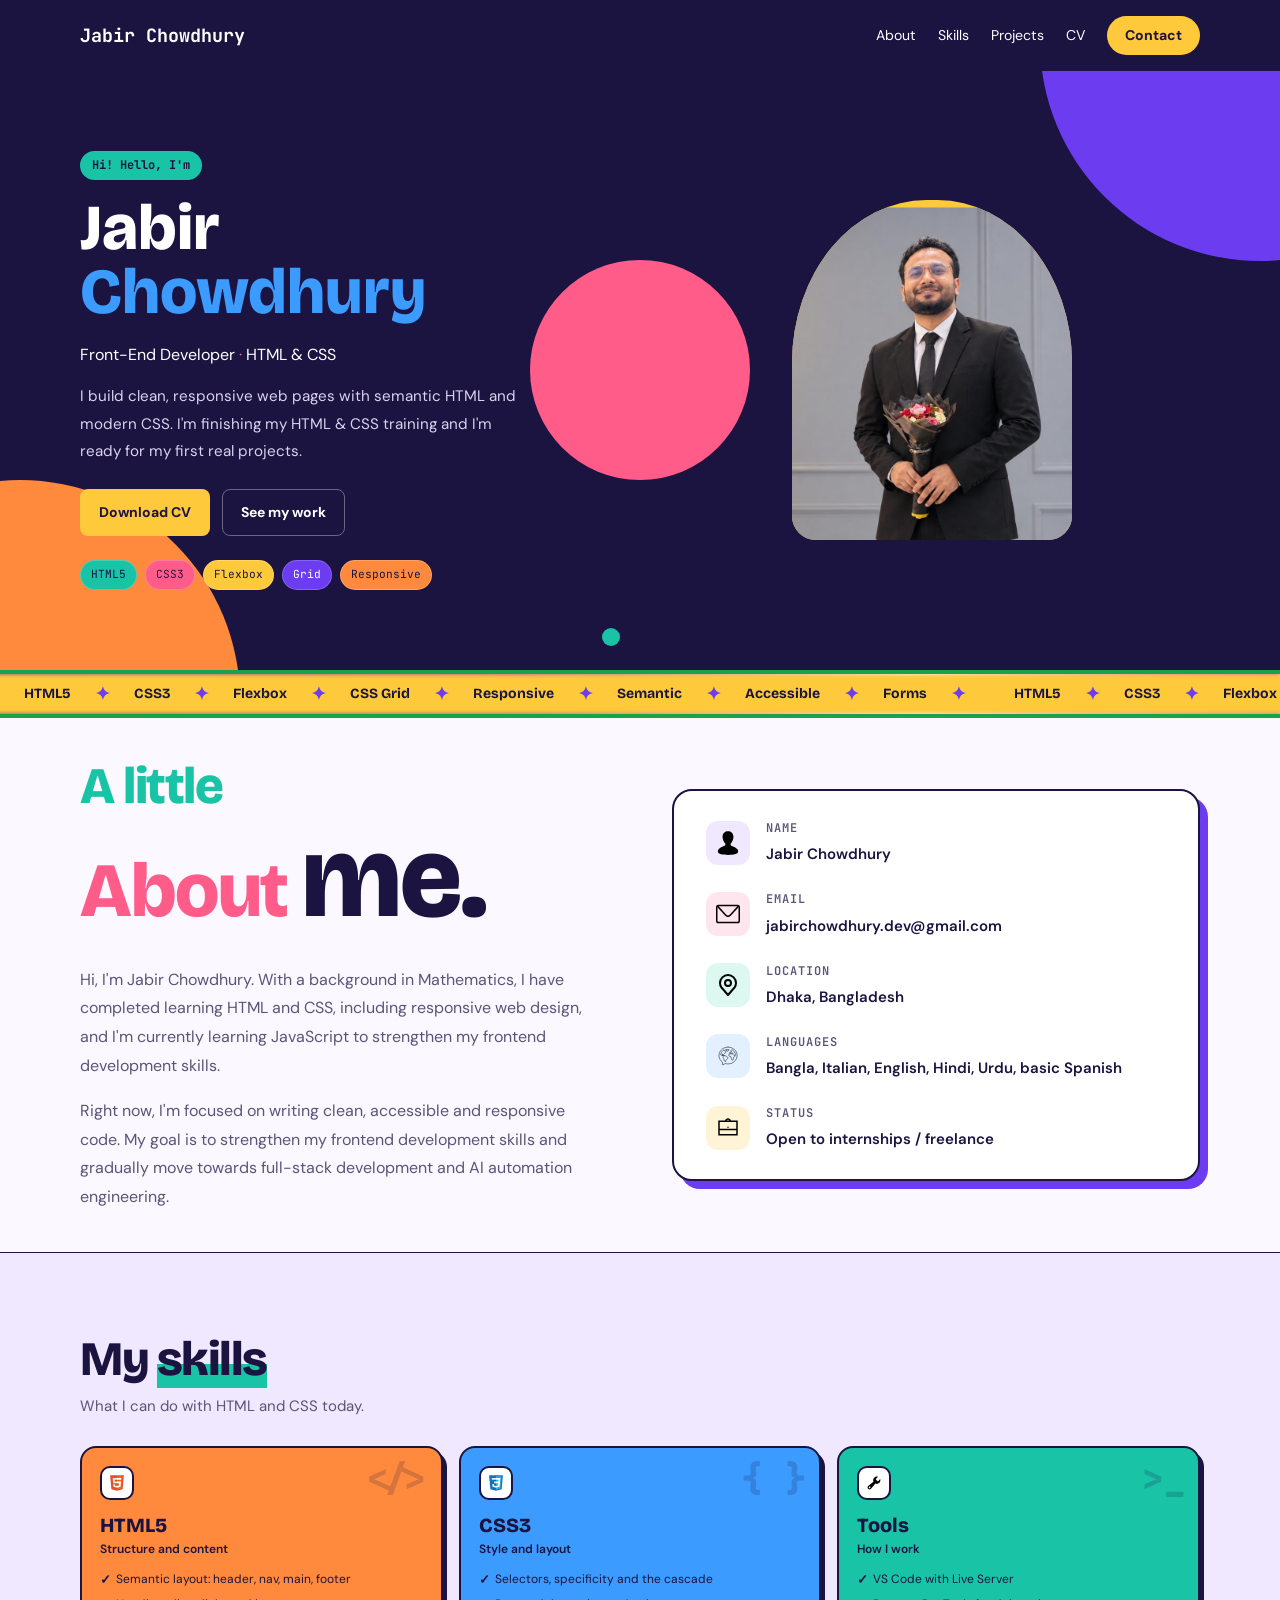
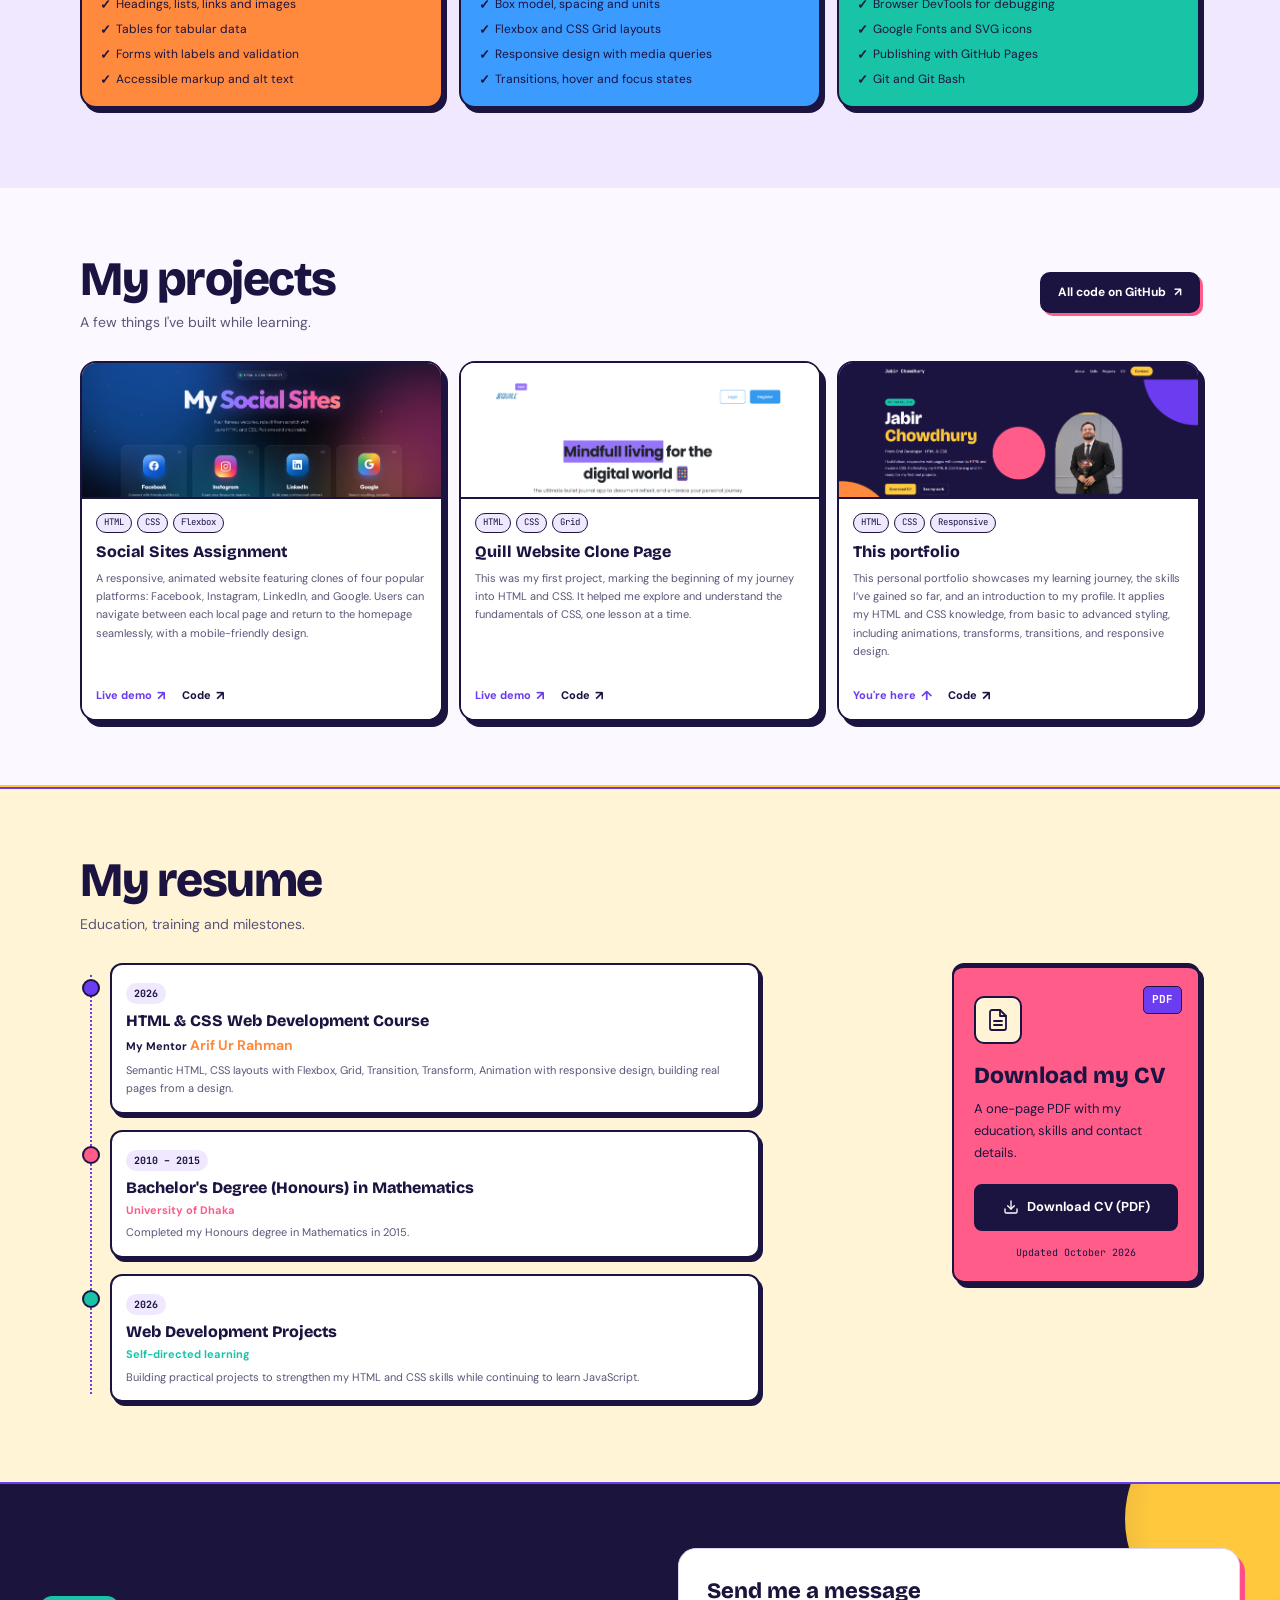
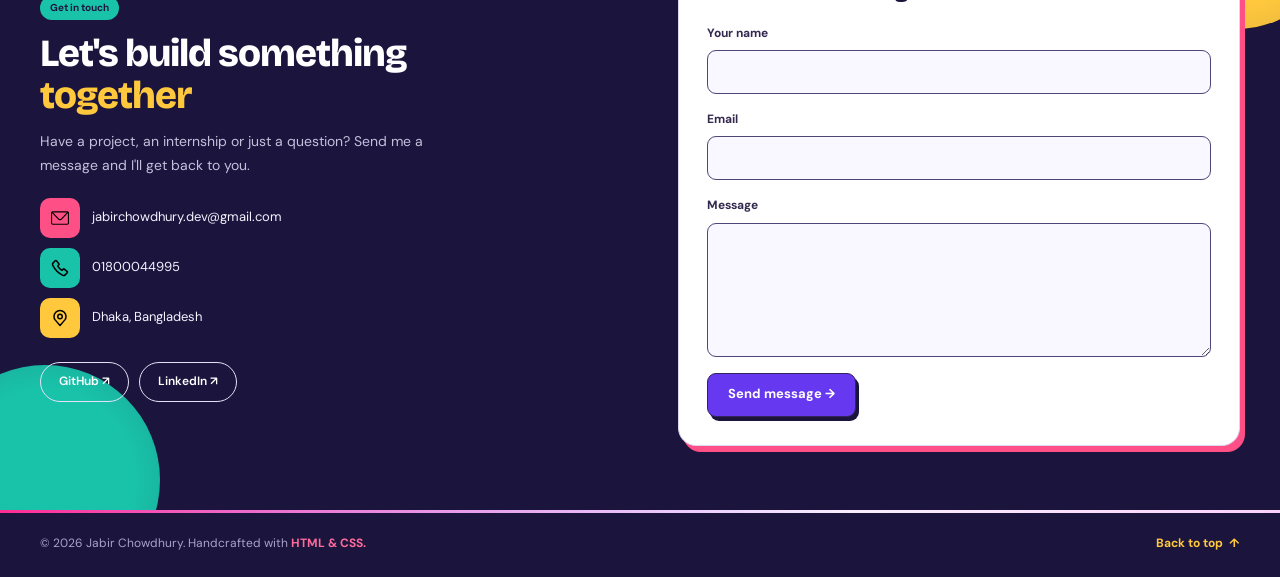
==== commit 698936b3: "Clean up unused files, duplicate CSS and leftover comments - Remove the 1.9 MB design image from ima" ====
--- a/index.html
+++ b/index.html
@@ -24,7 +24,6 @@
 
   <body id="top">
 
-    <!-- Header and navigation will be added in Issue #2 -->
      <header class="site-header">
        <div class="container">
          <a class="logo" href="#home">
@@ -44,7 +43,6 @@
      </header>
 
     <main>
-      <!-- Hero section will be added in Issue #3 -->
       <section class="hero-section" id="home">
           <div class="container hero-container">
 
@@ -444,7 +442,7 @@
           aria-label="View Quill website, Project Two live demo"
         >
           <img
-            src="images/Screenshot project2.png"
+            src="images/screenshot-project2.png"
             alt="Preview of Quill website Project Two"
           >
         </a>
@@ -500,7 +498,7 @@
           aria-label="Back to the top of this portfolio"
         >
           <img
-            src="images/Screenshot-project3.png"
+            src="images/screenshot-project3.png"
             alt="Preview of My Portfolio Website project three"
           >
         </a>
@@ -812,9 +810,6 @@
   </div>
 </section>
 
-
-
-      <!-- Contact section will be added in Issue #8 -->
     </main>
     <footer class="site-footer">
   <div class="footer-container">
@@ -831,6 +826,5 @@
   </div>
 </footer>
 
-    <!-- Footer will be added in Issue #8 -->
   </body>
 </html>
--- a/css/style.css
+++ b/css/style.css
@@ -168,7 +168,7 @@
 
 .hero-content h1 span {
   display: block;
-  color: var(--yellow);
+  color: var(--blue);
 }
 
 .hero-role {
@@ -283,7 +283,6 @@
 
 
 .shape-circle-pink {
-  position: absolute;
   width: 220px;
   height: 220px;
   top: 50%;
@@ -495,7 +494,6 @@
   margin-bottom: 0;
 }
 /* About Information Card */
-/* About Information Card */
 .about-card {
   background-color: #FFFFFF;
   border: 2px solid var(--navy);
@@ -585,6 +583,14 @@
 .info-text a:hover {
   color: var(--violet);
   text-decoration: underline;
+}
+
+/* About: stack the text and the card on tablets and phones */
+@media (max-width: 768px) {
+  .about-content {
+    grid-template-columns: minmax(0, 1fr);
+    gap: 40px;
+  }
 }
 
 /* ==============================
@@ -1265,11 +1271,6 @@
   padding-left: 30px;
 }
 
-.resume-cv-card {
-  flex: 0 0 248px;
-  min-width: 0;
-}
-
 /* Resume Timeline Cards */
 
 .resume-item {
@@ -1321,7 +1322,6 @@
 
 .resume-institution {
   margin: 0 0 6px;
-  color: var(--pink);
   font-family: var(--font-b);
   font-size: 11px;
   font-weight: 700;
@@ -1356,10 +1356,6 @@
 }
 
 /* Resume Timeline Vertical Line */
-
-.resume-timeline {
-  position: relative;
-}
 
 .resume-timeline::before {
   content: "";
@@ -1560,8 +1556,15 @@
     padding-block: 64px;
   }
 
+  /* One column: the two-column grid was squeezing both halves */
   .hero-container {
-    gap: 28px;
+    grid-template-columns: minmax(0, 1fr);
+    gap: 40px;
+  }
+
+  /* Photo above the text, like the mobile design */
+  .hero-visual {
+    order: -1;
   }
 
   .hero-content h1 {
@@ -2109,18 +2112,10 @@
     gap: 14px;
   }
 
+  /* 16px stops iPhones from zooming in when a field is tapped */
   .contact-section .contact-form input,
   .contact-section .contact-form textarea {
-    box-sizing: border-box;
     font-size: 16px;
-  }
-
-  .contact-section .contact-form input {
-    height: 44px;
-  }
-
-  .contact-section .contact-form textarea {
-    min-height: 120px;
   }
 
   .contact-section .contact-submit-btn {
@@ -2166,49 +2161,6 @@
 }
 
 
-/* ==============================
-   Extra Mobile Safety Fixes
-================================= */
-
-@media (max-width: 480px) {
-
-  .contact-section,
-  .site-footer {
-    max-width: 100%;
-  }
-
-  .contact-section .contact-container {
-    grid-template-columns: minmax(0, 1fr);
-    gap: 32px;
-  }
-
-  .contact-section .contact-info,
-  .contact-section .contact-form-container,
-  .contact-section .contact-form,
-  .contact-section .contact-form .form-group {
-    min-width: 0;
-    max-width: 100%;
-  }
-
-  .contact-section .contact-form-container {
-    padding: 18px 14px;
-  }
-
-  .contact-section .contact-form input,
-  .contact-section .contact-form textarea {
-    box-sizing: border-box;
-    max-width: 100%;
-  }
-
-  .contact-section .contact-details a {
-    overflow-wrap: anywhere;
-  }
-
-  .site-footer .footer-container {
-    align-items: flex-start;
-  }
-}
-
 /* Extra-small phones */
 @media (max-width: 360px) {
 
@@ -2223,10 +2175,6 @@
 
   .contact-section .contact-form-container {
     padding: 16px 12px;
-  }
-
-  .contact-section .contact-social-links {
-    gap: 8px;
   }
 
   .contact-section .contact-social-links a {
@@ -2323,23 +2271,3 @@
     animation: none;
   }
 }
-
-
-/* Hero profile picture - Mobile alignment fix */
-@media (max-width: 768px) {
-  .hero-visual {
-    width: 100%;
-    display: flex;
-    justify-content: center;
-    margin-inline: auto;
-  }
-
-  .hero-visual .profile-shape {
-    margin-inline: auto;
-  }
-
-  .hero-visual .profile-picture {
-    display: block;
-    margin-inline: auto;
-  }
-}
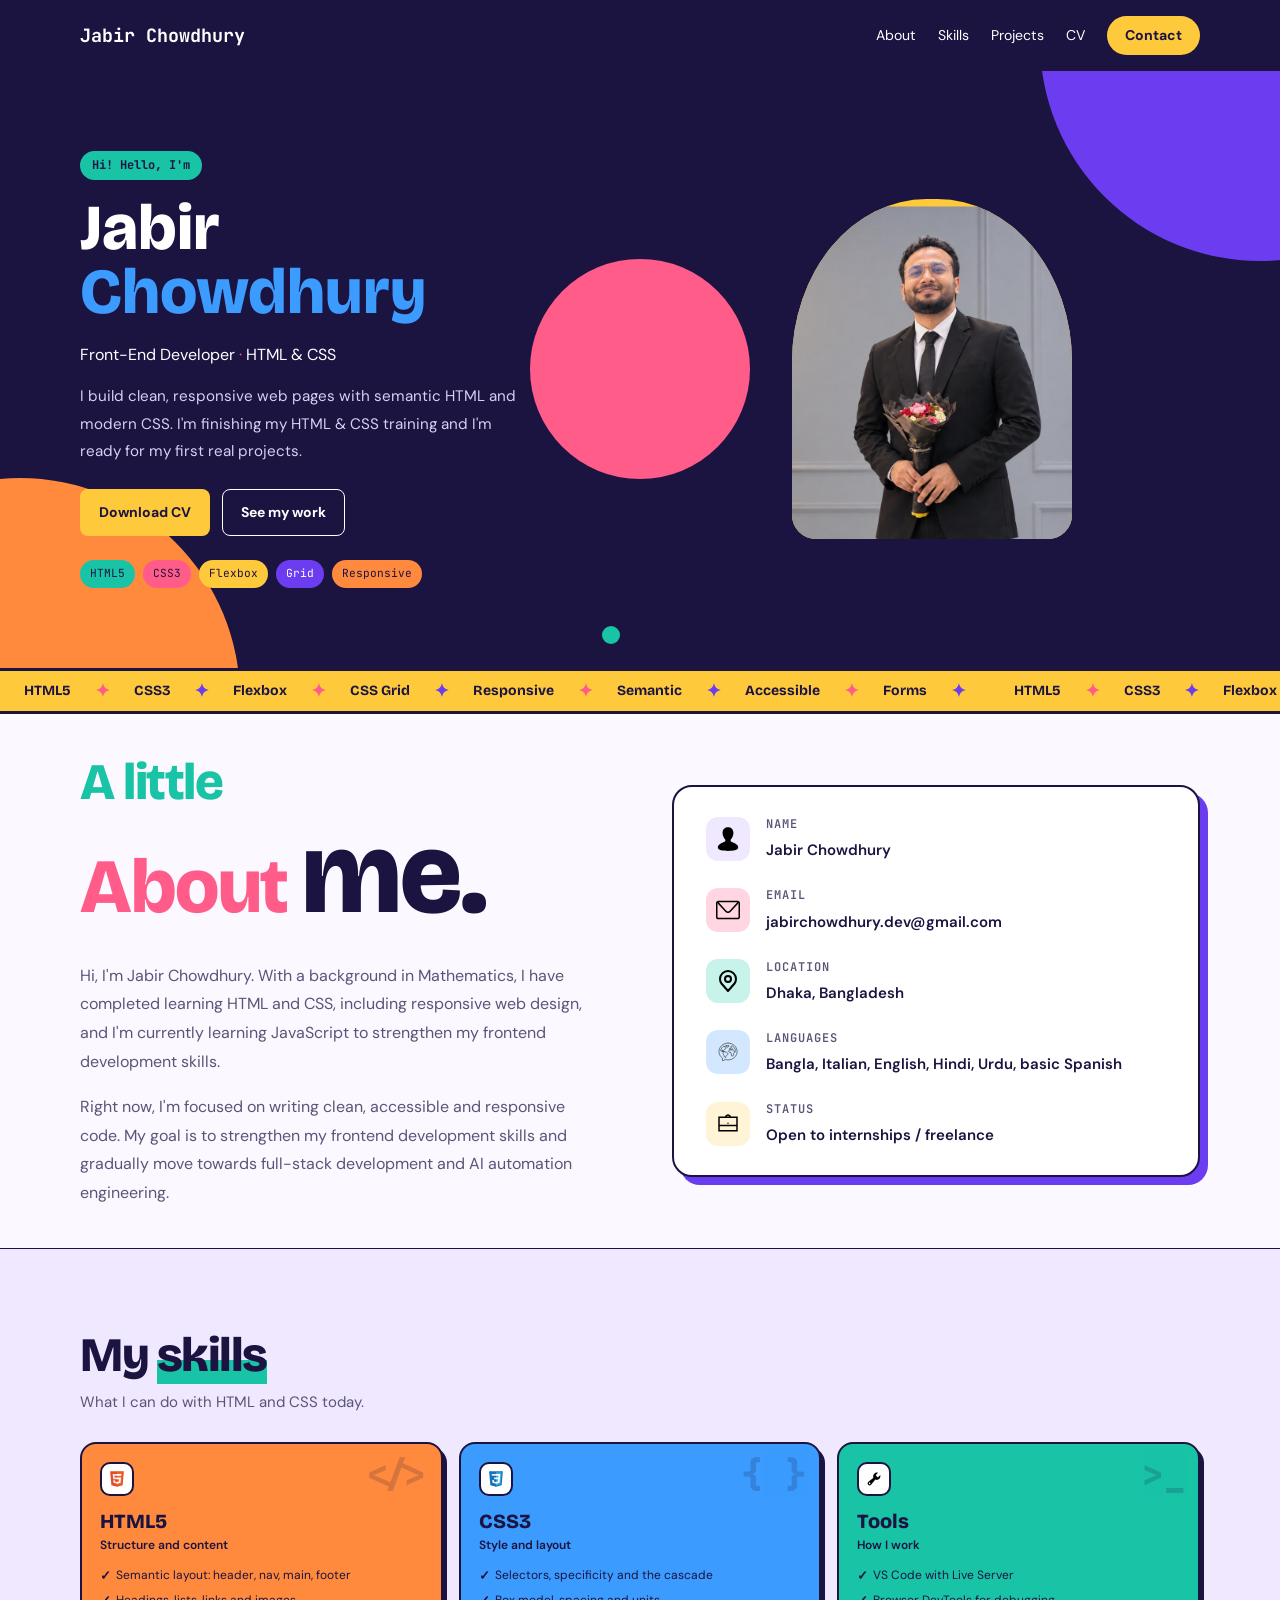
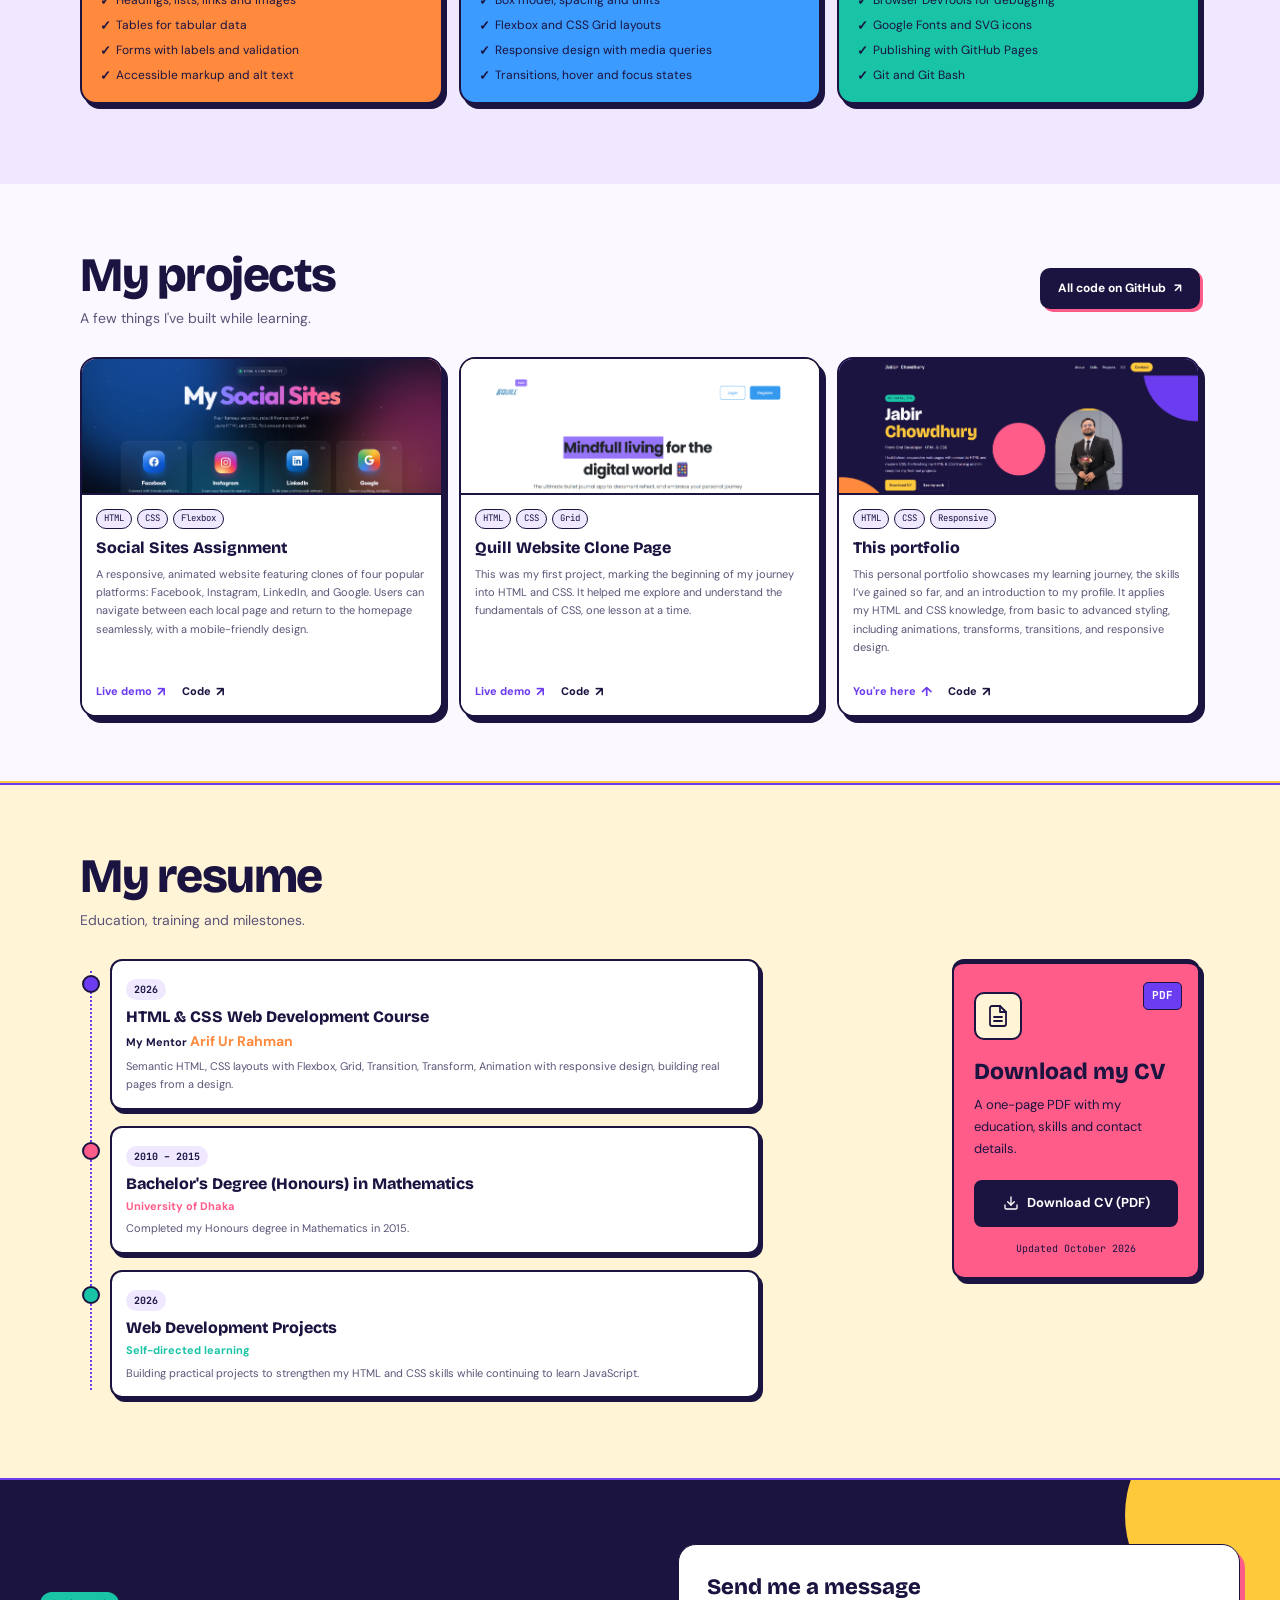
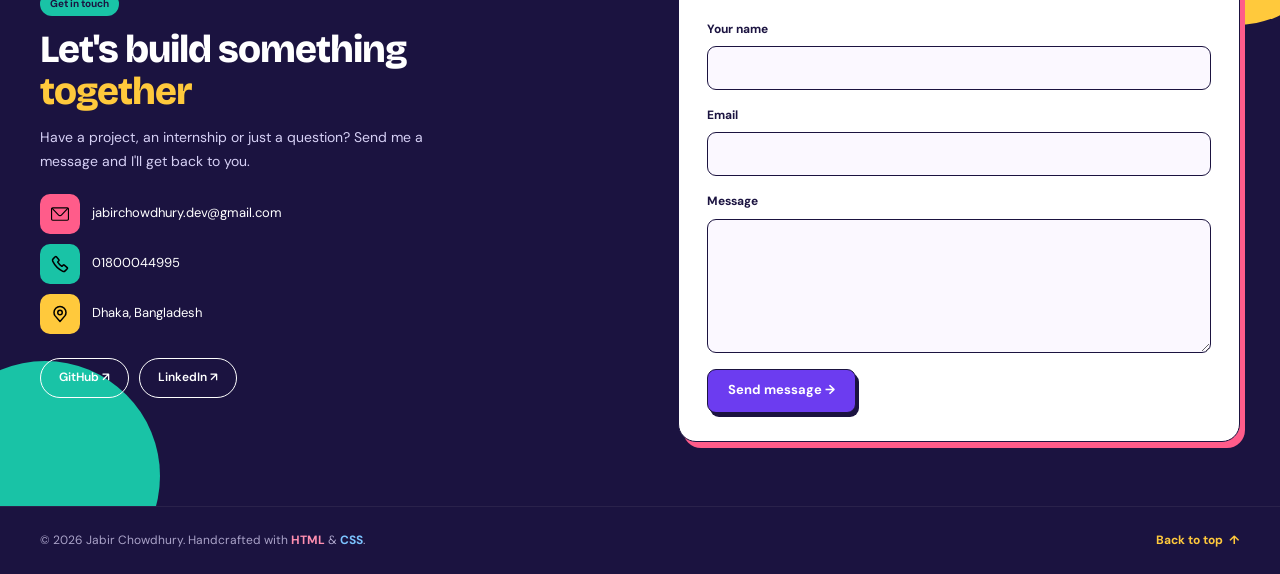
==== commit fda1504b: "Use only the design palette, with every colour defined once The palette in :root was right, but the " ====
--- a/index.html
+++ b/index.html
@@ -816,7 +816,8 @@
 
     <p class="footer-copyright">
       © 2026 Jabir Chowdhury. Handcrafted with
-      <span>HTML &amp; CSS.</span>
+      <span class="footer-html">HTML</span> &amp;
+      <span class="footer-css">CSS</span>.
     </p>
 
     <a class="back-to-top" href="#top">
--- a/css/style.css
+++ b/css/style.css
@@ -18,6 +18,20 @@
   --lav: #EFE8FF;
   --cream: #FFF4D6;
   --muted: #5C5478;
+  --white: #FFFFFF;
+
+  /* Text, lines and accents on the navy sections */
+  --on-dark: #D6D0F5;
+  --on-dark-muted: #AAA3C8;
+  --line-on-dark: #2A224B;
+  --pink-light: #FF8FB0;
+  --blue-light: #7CC4FF;
+
+  /* Light tints for tags, pills and icon tiles */
+  --violet-tint: #E3D9FF;
+  --pink-tint: #FFD6E2;
+  --mint-tint: #C8F3EA;
+  --blue-tint: #D3E8FF;
 
   /* Fonts specified by the teacher */
   --font-h: "Bricolage Grotesque", sans-serif;
@@ -80,7 +94,7 @@
 
 .site-header {
   background-color: var(--navy);
-  color: #fff;
+  color: var(--white);
 }
 
 .site-header .container {
@@ -92,7 +106,7 @@
 }
 
 .logo {
-  color: #fff;
+  color: var(--white);
   font-family: var(--font-m);
   font-size: 1.15rem;
   font-weight: 700;
@@ -131,7 +145,7 @@
   overflow: hidden;
   padding-block: 80px;
   background-color: var(--navy);
-  color: #fff;
+  color: var(--white);
 }
 
 .hero-container {
@@ -183,7 +197,7 @@
 .hero-description {
   max-width: 440px;
   margin: 0 0 24px;
-  color: #D9D3EE;
+  color: var(--on-dark);
   font-size: 0.95rem;
   line-height: 1.8;
 }
@@ -210,8 +224,8 @@
 }
 
 .button-secondary {
-  border-color: rgb(255 255 255 / 35%);
-  color: #fff;
+  border-color: var(--white);
+  color: var(--white);
 }
 
 .hero-skills {
@@ -225,9 +239,8 @@
 
 .hero-skills li {
   padding: 5px 10px;
-  border: 1px solid rgb(255 255 255 / 20%);
   border-radius: 999px;
-  color: #fff;
+  color: var(--white);
   font-family: var(--font-m);
   font-size: 0.7rem;
 }
@@ -318,87 +331,10 @@
 
 
 .marquee {
-  position: relative;
-  width: 100%;
   overflow: hidden;
   background-color: var(--yellow);
-  border-top: 4px solid #16a34a;
-  border-bottom: 4px solid #16a34a;
-
-  animation: water-border-glow 6s ease-in-out infinite;
-}
-
-/* Flowing, blurred light */
-.marquee::before,
-.marquee::after {
-  content: "";
-  position: absolute;
-  left: -100%;
-  width: 200%;
-  height: 4px;
-  background: linear-gradient(
-    90deg,
-    #16a34a 0%,
-    #663399 20%,
-    #9932cc 35%,
-    #ffffff 43%,
-    #da70d6 48%,
-    #663399 58%,
-    #16a34a 75%,
-    #663399 90%,
-    #16a34a 100%
-  );
-  background-size: 200% 100%;
-  filter: blur(2px);
-  opacity: 0.95;
-  pointer-events: none;
-  animation: water-light-flow 4s ease-in-out infinite alternate;
-}
-
-.marquee::before {
-  top: -4px;
-}
-
-.marquee::after {
-  bottom: -4px;
-  animation-delay: -2s;
-}
-
-@keyframes water-light-flow {
-  0% {
-    transform: translateX(-15%);
-    background-position: 0% 50%;
-    filter: blur(2px);
-  }
-
-  50% {
-    background-position: 100% 50%;
-    filter: blur(3px);
-  }
-
-  100% {
-    transform: translateX(15%);
-    background-position: 0% 50%;
-    filter: blur(2px);
-  }
-}
-
-@keyframes water-border-glow {
-  0%, 100% {
-    border-top-color: #16a34a;
-    border-bottom-color: #663399;
-    box-shadow: 0 -1px 8px #16a34a44,
-                0 1px 8px #9932cc44;
-  }
-
-  50% {
-    border-top-color: #9932cc;
-    border-bottom-color: #16a34a;
-    box-shadow: 0 -1px 12px #9932cc88,
-                0 1px 12px #16a34a88;
-  }
-}
-
+  border-block: 3px solid var(--navy);
+}
 
 .marquee-track {
   display: flex;
@@ -426,9 +362,14 @@
   font-weight: 700;
 }
 
+/* Stars alternate pink and violet, like the design */
 .marquee-group .star {
+  color: var(--pink);
+  font-size: 18px;
+}
+
+.marquee-group .star:nth-child(4n) {
   color: var(--violet);
-  font-size: 18px;
 }
 
 /* Marquee text movement */
@@ -439,6 +380,13 @@
 
   to {
     transform: translateX(-50%);
+  }
+}
+
+/* Stop the strip for visitors who prefer less motion */
+@media (prefers-reduced-motion: reduce) {
+  .marquee-track {
+    animation: none;
   }
 }
 
@@ -495,7 +443,7 @@
 }
 /* About Information Card */
 .about-card {
-  background-color: #FFFFFF;
+  background-color: var(--white);
   border: 2px solid var(--navy);
   border-radius: 20px;
   padding: 28px 32px;
@@ -535,15 +483,15 @@
 }
 
 .about-info-item:nth-child(2) .info-icon {
-  background-color: #FFE5ED;
+  background-color: var(--pink-tint);
 }
 
 .about-info-item:nth-child(3) .info-icon {
-  background-color: #DDF8F1;
+  background-color: var(--mint-tint);
 }
 
 .about-info-item:nth-child(4) .info-icon {
-  background-color: #E2F0FF;
+  background-color: var(--blue-tint);
 }
 
 .about-info-item:nth-child(5) .info-icon {
@@ -677,7 +625,7 @@
   height: 34px;
   margin-bottom: 12px;
   padding: 7px;
-  background-color: #FFFFFF;
+  background-color: var(--white);
   border: 2px solid var(--navy);
   border-radius: 10px;
   object-fit: contain;
@@ -745,7 +693,7 @@
 
 .hero-skills li:nth-child(4) {
   background-color: var(--violet);
-  color: #fff;
+  color: var(--white);
 }
 
 .hero-skills li:nth-child(5) {
@@ -772,7 +720,8 @@
   position: absolute;
   top: 12px;
   right: 12px;
-  color: rgb(27 19 64 / 18%);
+  color: var(--navy);
+  opacity: 0.18;
   font-family: var(--font-m);
   font-size: 36px;
   font-weight: 800;
@@ -869,7 +818,7 @@
   border: 2px solid var(--navy);
   border-radius: 10px;
   background-color: var(--navy);
-  color: #FFFFFF;
+  color: var(--white);
   font-family: var(--font-b);
   font-size: 12px;
   font-weight: 700;
@@ -911,7 +860,7 @@
   min-width: 0;
   overflow: hidden;
 
-  background-color: #FFFFFF;
+  background-color: var(--white);
   border: 2px solid var(--navy);
   border-radius: 16px;
   box-shadow: 5px 6px 0 var(--navy);
@@ -984,7 +933,7 @@
   flex-direction: column;
   align-items: flex-start;
   padding: 14px;
-  background-color: #FFFFFF;
+  background-color: var(--white);
 }
 
 /* Technology Tags */
@@ -1280,7 +1229,7 @@
 
 .resume-item-content {
   padding: 14px;
-  background-color: #FFFFFF;
+  background-color: var(--white);
   border: 2px solid var(--navy);
   border-radius: 12px;
   box-shadow: 3px 4px 0 var(--navy);
@@ -1427,7 +1376,7 @@
   top: 18px;
   right: 16px;
   padding: 4px 8px;
-  color: #FFFFFF;
+  color: var(--white);
   background-color: var(--violet);
   border: 1px solid var(--navy);
   border-radius: 5px;
@@ -1466,7 +1415,7 @@
   gap: 8px;
   width: 100%;
   padding: 11px 12px;
-  color: #FFFFFF;
+  color: var(--white);
   background-color: var(--navy);
   border: 2px solid var(--navy);
   border-radius: 8px;
@@ -1606,7 +1555,7 @@
   position: relative;
   isolation: isolate;
   overflow: hidden;
-  background-color: #1b143d;
+  background-color: var(--navy);
   padding: 64px 0;
 }
 
@@ -1634,7 +1583,7 @@
 
 .contact-section .contact-info {
   min-width: 0;
-  color: #ffffff;
+  color: var(--white);
 }
 
 .contact-section .section-label {
@@ -1642,15 +1591,15 @@
   margin-bottom: 12px;
   padding: 4px 10px;
   border-radius: 20px;
-  background-color: #19c3aa;
-  color: #1b143d;
+  background-color: var(--mint);
+  color: var(--navy);
   font-size: 10px;
   font-weight: 700;
 }
 
 .contact-section .contact-info h2 {
   margin: 0 0 14px;
-  color: #ffffff;
+  color: var(--white);
   font-size: clamp(28px, 3vw, 40px);
   font-weight: 800;
   line-height: 1.1;
@@ -1659,13 +1608,13 @@
 
 .contact-section .contact-info h2 span {
   display: block;
-  color: #ffc83d;
+  color: var(--yellow);
 }
 
 .contact-section .contact-description {
   max-width: 440px;
   margin: 0 0 20px;
-  color: #c5bfdc;
+  color: var(--on-dark);
   font-size: 14px;
   line-height: 1.7;
 }
@@ -1705,27 +1654,27 @@
 }
 
 .contact-section .email-icon {
-  background-color: #ff4f87;
+  background-color: var(--pink);
 }
 
 .contact-section .phone-icon {
-  background-color: #19c3aa;
+  background-color: var(--mint);
 }
 
 .contact-section .location-icon {
-  background-color: #ffc83d;
+  background-color: var(--yellow);
 }
 
 .contact-section .contact-details a,
 .contact-section .contact-details li > span:last-child {
-  color: #f5f2ff;
+  color: var(--white);
   font-size: 13px;
   text-decoration: none;
   overflow-wrap: anywhere;
 }
 
 .contact-section .contact-details a:hover {
-  color: #ffc83d;
+  color: var(--yellow);
 }
 
 /* Social links */
@@ -1742,9 +1691,9 @@
   justify-content: center;
   min-height: 40px;
   padding: 0 18px;
-  border: 1.5px solid #e5e0f5;
+  border: 1.5px solid var(--white);
   border-radius: 24px;
-  color: #ffffff;
+  color: var(--white);
   font-size: 12px;
   font-weight: 600;
   text-decoration: none;
@@ -1755,9 +1704,9 @@
 }
 
 .contact-section .contact-social-links a:hover {
-  background-color: #ffffff;
-  border-color: #ffffff;
-  color: #1b143d;
+  background-color: var(--white);
+  border-color: var(--white);
+  color: var(--navy);
 }
 
 /* ==============================
@@ -1767,17 +1716,17 @@
 .contact-section .contact-form-container {
   min-width: 0;
   padding: 28px;
-  border: 1.5px solid #dcd5f0;
+  border: 1.5px solid var(--navy);
   border-radius: 18px;
-  background-color: #ffffff;
-  box-shadow: 5px 6px 0 #ff4f87;
+  background-color: var(--white);
+  box-shadow: 5px 6px 0 var(--pink);
 }
 
 /* Form heading */
 
 .contact-section .contact-form-container h3 {
   margin: 0 0 18px;
-  color: #1b143d;
+  color: var(--navy);
   font-size: 22px;
   font-weight: 800;
   line-height: 1.3;
@@ -1801,7 +1750,7 @@
 /* Labels */
 
 .contact-section .contact-form label {
-  color: #33294f;
+  color: var(--navy);
   font-size: 12px;
   font-weight: 700;
 }
@@ -1814,10 +1763,10 @@
   width: 100%;
   min-width: 0;
   padding: 10px 12px;
-  border: 1.5px solid #514477;
+  border: 1.5px solid var(--navy);
   border-radius: 9px;
-  background-color: #f9f7ff;
-  color: #1b143d;
+  background-color: var(--bg);
+  color: var(--navy);
   font: inherit;
   font-size: 14px;
   outline: none;
@@ -1843,8 +1792,8 @@
 
 .contact-section .contact-form input:focus,
 .contact-section .contact-form textarea:focus {
-  border-color: #6638f0;
-  box-shadow: 0 0 0 3px rgb(102 56 240 / 15%);
+  border-color: var(--violet);
+  box-shadow: 0 0 0 3px var(--violet-tint);
 }
 
 /* ==============================
@@ -1859,11 +1808,11 @@
   gap: 8px;
   min-height: 44px;
   padding: 0 20px;
-  border: 1.5px solid #34235f;
+  border: 1.5px solid var(--navy);
   border-radius: 9px;
-  background-color: #6638f0;
-  box-shadow: 3px 4px 0 #1b143d;
-  color: #ffffff;
+  background-color: var(--violet);
+  box-shadow: 3px 4px 0 var(--navy);
+  color: var(--white);
   font-family: inherit;
   font-size: 13px;
   font-weight: 700;
@@ -1875,18 +1824,17 @@
 }
 
 .contact-section .contact-submit-btn:hover {
-  background-color: #754cf5;
-  box-shadow: 2px 2px 0 #1b143d;
+  box-shadow: 2px 2px 0 var(--navy);
   transform: translate(1px, 2px);
 }
 
 .contact-section .contact-submit-btn:active {
-  box-shadow: 0 0 0 #1b143d;
+  box-shadow: 0 0 0 var(--navy);
   transform: translate(3px, 4px);
 }
 
 .contact-section .contact-submit-btn:focus-visible {
-  outline: 3px solid #ffc83d;
+  outline: 3px solid var(--yellow);
   outline-offset: 4px;
 }
 
@@ -1902,12 +1850,7 @@
   width: 220px;
   height: 220px;
   border-radius: 50%;
-  background: radial-gradient(
-    circle,
-    #ffc83d 0%,
-    #ffc83d 55%,
-    rgb(255 200 61 / 85%) 100%
-  );
+  background-color: var(--yellow);
   z-index: 0;
   pointer-events: none;
 }
@@ -1920,12 +1863,7 @@
   width: 230px;
   height: 230px;
   border-radius: 50%;
-  background: radial-gradient(
-    circle,
-    #19c3aa 0%,
-    #19c3aa 55%,
-    rgb(25 195 170 / 80%) 100%
-  );
+  background-color: var(--mint);
   z-index: 0;
   pointer-events: none;
 }
@@ -1935,8 +1873,8 @@
 ================================= */
 
 .site-footer {
-  background-color: #1b143d;
-  border-top: 1px solid #2a224b;
+  background-color: var(--navy);
+  border-top: 1px solid var(--line-on-dark);
   padding: 24px 0;
 }
 
@@ -1952,14 +1890,21 @@
 
 .site-footer .footer-copyright {
   margin: 0;
-  color: #aaa3c8;
+  color: var(--on-dark-muted);
   font-size: 12px;
   line-height: 1.6;
 }
 
 .site-footer .footer-copyright span {
-  color: #ff6b9b;
   font-weight: 700;
+}
+
+.site-footer .footer-html {
+  color: var(--pink-light);
+}
+
+.site-footer .footer-css {
+  color: var(--blue-light);
 }
 
 .site-footer .back-to-top {
@@ -1967,7 +1912,7 @@
   align-items: center;
   gap: 6px;
   flex-shrink: 0;
-  color: #ffc83d;
+  color: var(--yellow);
   font-size: 12px;
   font-weight: 700;
   text-decoration: none;
@@ -1975,7 +1920,7 @@
 }
 
 .site-footer .back-to-top:hover {
-  color: #ffffff;
+  color: var(--white);
 }
 
 /* ==============================
@@ -2100,7 +2045,7 @@
   .contact-section .contact-form-container {
     padding: 20px 16px;
     border-radius: 14px;
-    box-shadow: 4px 5px 0 #ff4f87;
+    box-shadow: 4px 5px 0 var(--pink);
   }
 
   .contact-section .contact-form-container h3 {
@@ -2185,89 +2130,3 @@
     width: calc(100% - 24px);
   }
 }
-
-/* ==============================
-   Animated Dragon Fruit Border
-================================= */
-
-.site-footer {
-  position: relative;
-  border-top: 0;
-  isolation: isolate;
-}
-
-/* Gradient border */
-.site-footer::before {
-  content: "";
-  position: absolute;
-  top: 0;
-  left: 0;
-  width: 100%;
-  height: 3px;
-  background: linear-gradient(
-    90deg,
-    #ff2d95,
-    #b44aff,
-    #f8a4ff,
-    #ff4f87,
-    #8b5cf6,
-    #ff2d95
-  );
-  background-size: 300% 100%;
-  animation: footer-border-flow 6s linear infinite;
-}
-
-/* Soft glowing light */
-.site-footer::after {
-  content: "";
-  position: absolute;
-  top: 0;
-  left: 0;
-  width: 100%;
-  height: 3px;
-  background: linear-gradient(
-    90deg,
-    transparent,
-    rgb(255 255 255 / 90%),
-    rgb(255 180 245 / 90%),
-    transparent
-  );
-  background-size: 200% 100%;
-  animation: footer-border-light 4s ease-in-out infinite;
-  pointer-events: none;
-}
-
-@keyframes footer-border-flow {
-  from {
-    background-position: 0% 50%;
-  }
-
-  to {
-    background-position: 300% 50%;
-  }
-}
-
-@keyframes footer-border-light {
-  0% {
-    background-position: 100% 50%;
-    opacity: 0.15;
-  }
-
-  50% {
-    background-position: 0% 50%;
-    opacity: 1;
-  }
-
-  100% {
-    background-position: -100% 50%;
-    opacity: 0.15;
-  }
-}
-
-/* Respect reduced-motion preference */
-@media (prefers-reduced-motion: reduce) {
-  .site-footer::before,
-  .site-footer::after {
-    animation: none;
-  }
-}
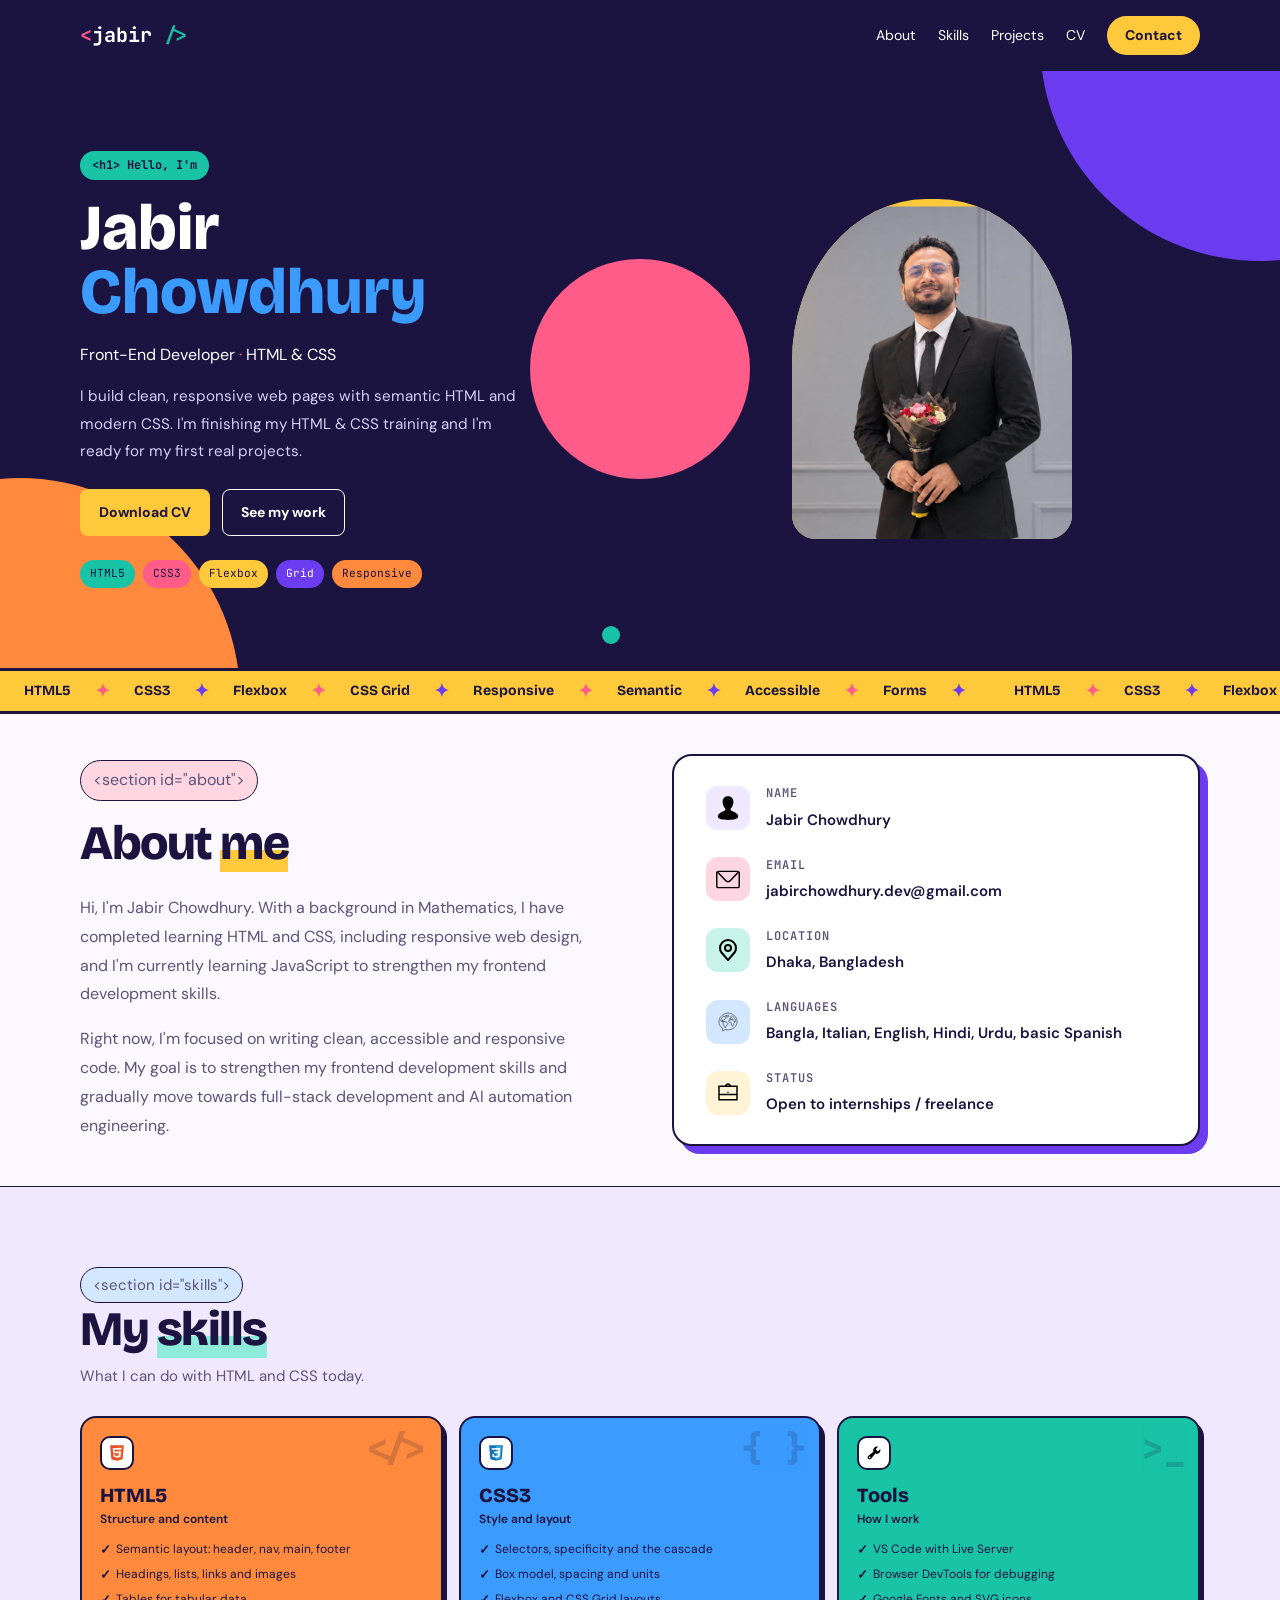
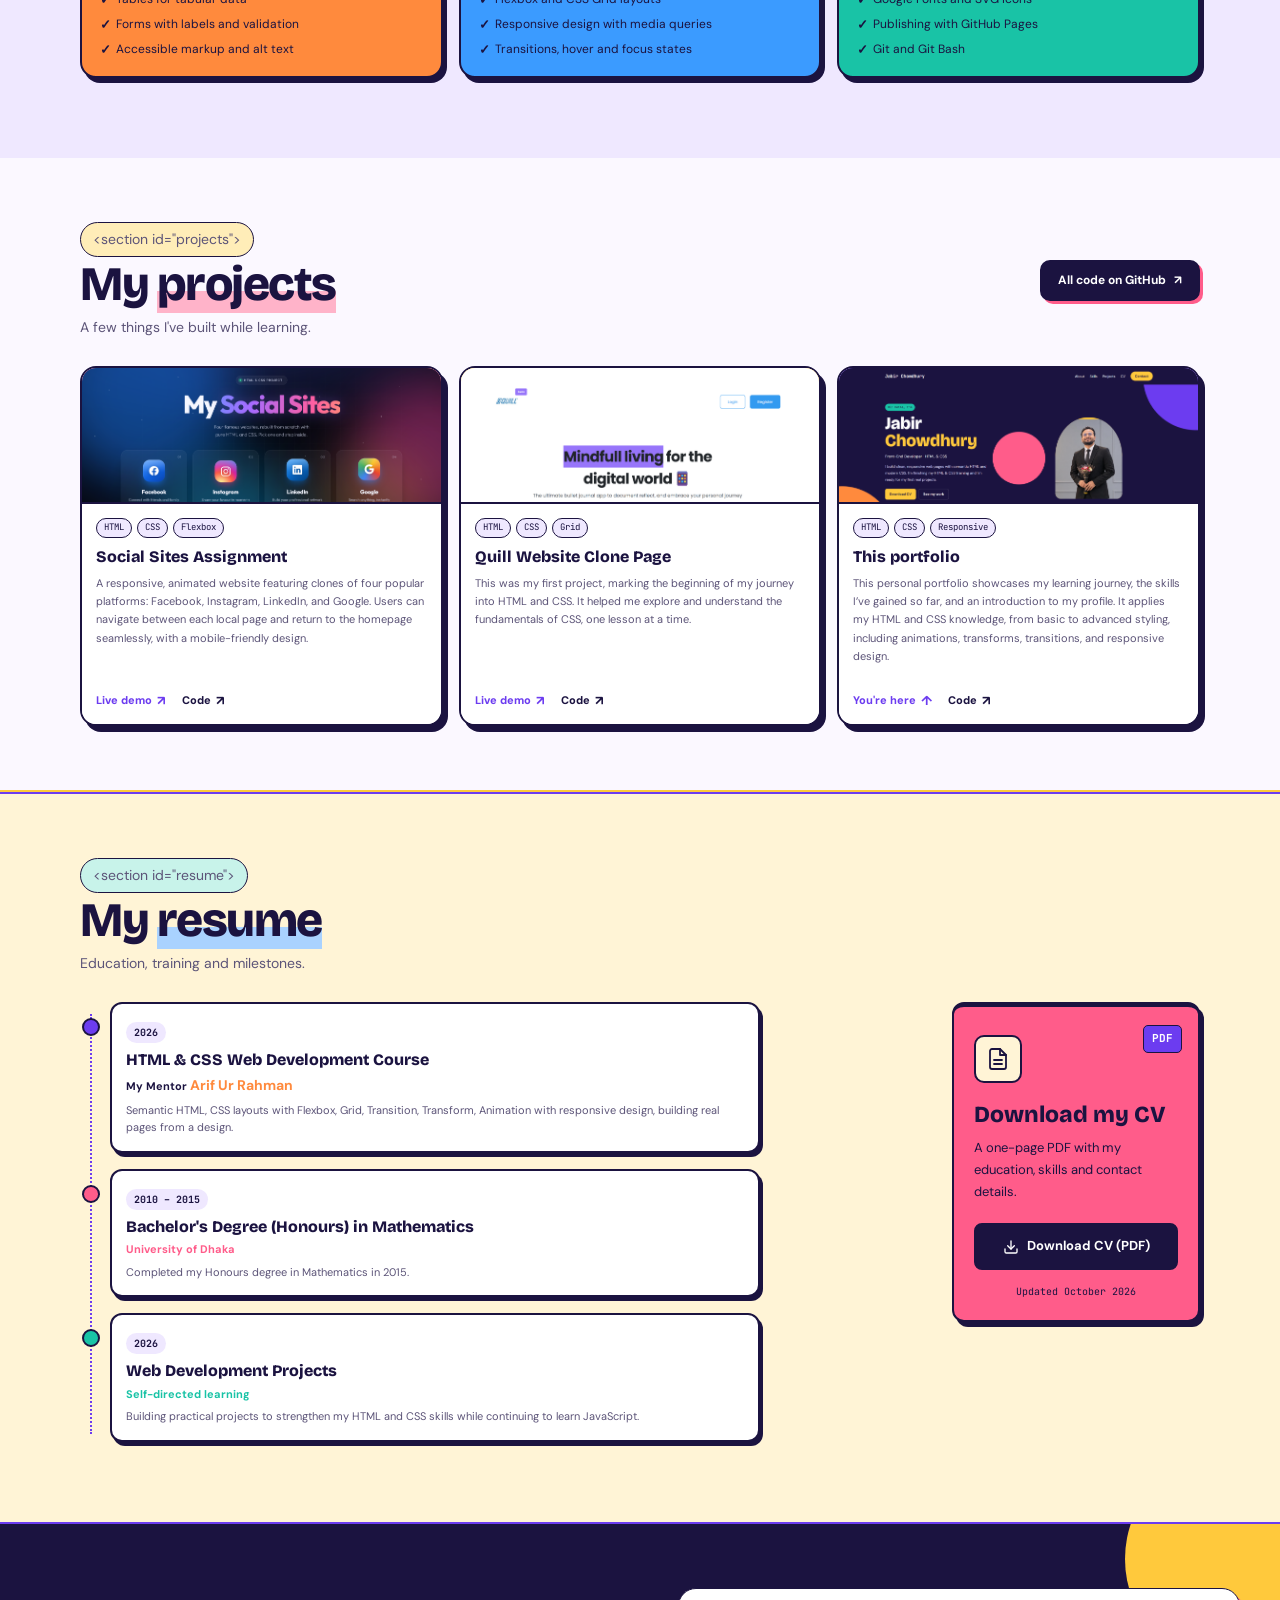
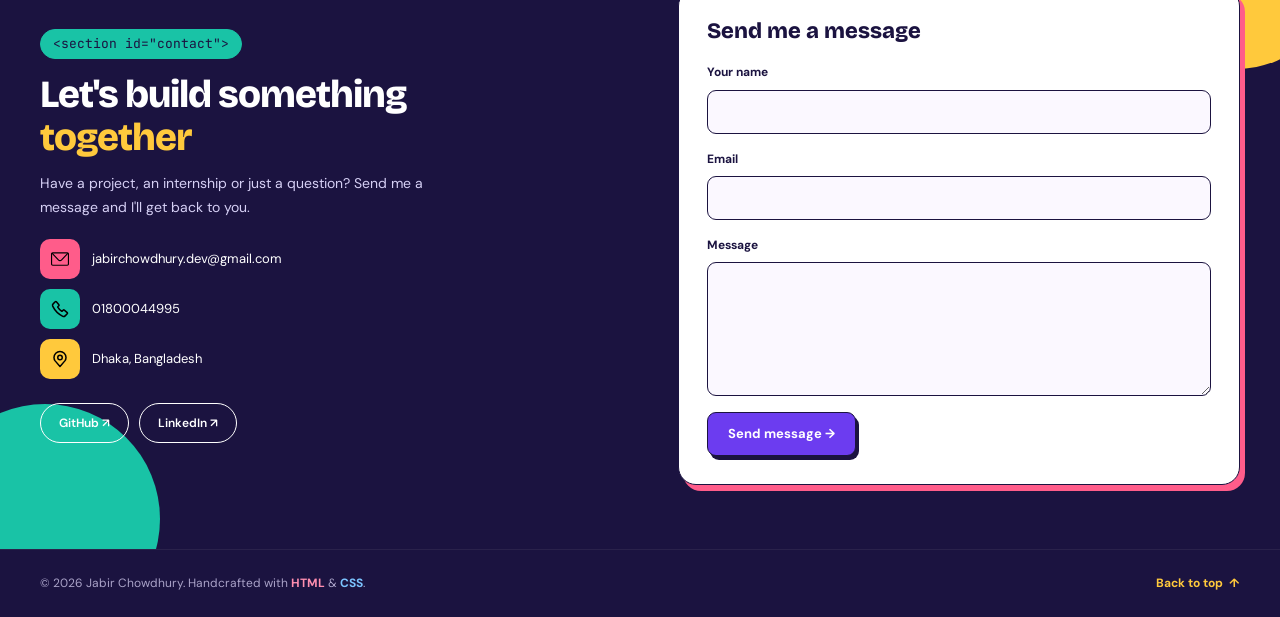
==== commit 27c9f9a8: "Add the design's code-style labels and heading highlights The small JetBrains Mono labels are the si" ====
--- a/index.html
+++ b/index.html
@@ -26,8 +26,8 @@
 
      <header class="site-header">
        <div class="container">
-         <a class="logo" href="#home">
-            Jabir Chowdhury
+         <a class="logo" href="#home" aria-label="Jabir Chowdhury, back to the top">
+           <span class="logo-bracket">&lt;</span>jabir <span class="logo-slash">/&gt;</span>
          </a>
 
          <nav class="main-navigation" aria-label="Main navigation">
@@ -49,7 +49,7 @@
     <!-- Left side: Profile information -->
             <div class="hero-content">
 
-              <p class="hero-badge">Hi! Hello, I'm</p>
+              <p class="hero-badge"><span aria-hidden="true">&lt;h1&gt;</span> Hello, I'm</p>
 
               <h1>
                 Jabir
@@ -165,7 +165,9 @@
           <!-- Left Side: About Me -->
           <div class="about-intro">
 
-             <h2> A little <br> <span>About <span class="color-blue">me.</span></span></h2>
+             <p class="section-tag tag-about" aria-hidden="true">&lt;section id="about"&gt;</p>
+
+             <h2>About <span>me</span></h2>
 
              <p>
                 Hi, I'm Jabir Chowdhury. With a background in Mathematics,
@@ -274,7 +276,7 @@
   <div class="container">
 
     <div class="skills-header">
-     
+      <p class="section-tag tag-skills" aria-hidden="true">&lt;section id="skills"&gt;</p>
 
       <h2>My <span>skills</span></h2>
 
@@ -355,7 +357,8 @@
     <!-- Section Heading and GitHub Link -->
     <div class="projects-header">
       <div class="projects-heading">
-        <h2>My projects</h2>
+        <p class="section-tag tag-projects" aria-hidden="true">&lt;section id="projects"&gt;</p>
+        <h2>My <span>projects</span></h2>
         <p>A few things I've built while learning.</p>
       </div>
 
@@ -559,7 +562,8 @@
 
     <!-- Section Heading -->
     <div class="resume-header">
-      <h2>My resume</h2>
+      <p class="section-tag tag-resume" aria-hidden="true">&lt;section id="resume"&gt;</p>
+      <h2>My <span>resume</span></h2>
       <p>Education, training and milestones.</p>
     </div>
 
@@ -707,7 +711,7 @@
     <div class="contact-container">
 
       <div class="contact-info">
-        <span class="section-label">Get in touch</span>
+        <p class="section-tag tag-contact" aria-hidden="true">&lt;section id="contact"&gt;</p>
 
         <h2>
           Let's build something
--- a/css/style.css
+++ b/css/style.css
@@ -32,6 +32,12 @@
   --pink-tint: #FFD6E2;
   --mint-tint: #C8F3EA;
   --blue-tint: #D3E8FF;
+  --yellow-tint: #FFEDB8;
+
+  /* Highlighter stripes behind heading words */
+  --mint-highlight: #8EEBD9;
+  --pink-highlight: #FFB3C9;
+  --blue-highlight: #A9D2FF;
 
   /* Fonts specified by the teacher */
   --font-h: "Bricolage Grotesque", sans-serif;
@@ -85,6 +91,40 @@
   font: inherit;
 }
 
+/* Code-style labels above each section heading, e.g. <section id="about"> */
+.section-tag {
+  display: inline-block;
+  margin: 0 0 14px;
+  padding: 5px 12px;
+  border: 1.5px solid var(--navy);
+  border-radius: 999px;
+  color: var(--navy);
+  font-family: var(--font-m);
+  font-size: 13px;
+  line-height: 1.4;
+}
+
+.tag-about {
+  background-color: var(--pink-tint);
+}
+
+.tag-skills {
+  background-color: var(--blue-tint);
+}
+
+.tag-projects {
+  background-color: var(--yellow-tint);
+}
+
+.tag-resume {
+  background-color: var(--mint-tint);
+}
+
+.tag-contact {
+  border-color: var(--mint);
+  background-color: var(--mint);
+}
+
 /* ---------- Header & Navigation ---------- */
 
 .container {
@@ -108,8 +148,17 @@
 .logo {
   color: var(--white);
   font-family: var(--font-m);
-  font-size: 1.15rem;
+  font-size: 1.25rem;
   font-weight: 700;
+  white-space: nowrap;
+}
+
+.logo-bracket {
+  color: var(--pink);
+}
+
+.logo-slash {
+  color: var(--mint);
 }
 
 .nav-list {
@@ -413,21 +462,20 @@
 /* About introduction */
 .about-intro h2 {
   margin: 0 0 24px;
-  color: var(--mint);
+  color: var(--navy);
   font-family: var(--font-h);
-  font-size: clamp(36px, 4vw, 56px);
+  font-size: clamp(32px, 4vw, 48px);
   font-weight: 800;
   line-height: 1.1;
   letter-spacing: -1.5px;
 }
 
+/* Highlighter stripe behind "me", like the other section headings */
 .about-intro h2 span {
-  color: var(--pink);
-  font-size: 1.5em;
-  display: inline-block;
-}
-h2 .color-blue {
-  color: var(--navy) !important;
+  background: linear-gradient(
+    transparent 62%,
+    var(--yellow) 62%
+  );
 }
 
 .about-intro p {
@@ -568,8 +616,8 @@
 
 .skills-header h2 span {
   background: linear-gradient(
-    transparent 58%,
-    var(--mint) 58%
+    transparent 62%,
+    var(--mint-highlight) 62%
   );
 }
 
@@ -796,6 +844,13 @@
   font-weight: 800;
   line-height: 1.15;
   letter-spacing: -1.5px;
+}
+
+.projects-heading h2 span {
+  background: linear-gradient(
+    transparent 62%,
+    var(--pink-highlight) 62%
+  );
 }
 
 .projects-heading p {
@@ -1196,6 +1251,13 @@
   letter-spacing: -1.5px;
 }
 
+.resume-header h2 span {
+  background: linear-gradient(
+    transparent 62%,
+    var(--blue-highlight) 62%
+  );
+}
+
 .resume-header p {
   margin: 0;
   color: var(--muted);
@@ -1584,17 +1646,6 @@
 .contact-section .contact-info {
   min-width: 0;
   color: var(--white);
-}
-
-.contact-section .section-label {
-  display: inline-block;
-  margin-bottom: 12px;
-  padding: 4px 10px;
-  border-radius: 20px;
-  background-color: var(--mint);
-  color: var(--navy);
-  font-size: 10px;
-  font-weight: 700;
 }
 
 .contact-section .contact-info h2 {
@@ -1994,11 +2045,6 @@
   }
 
   /* Contact Information */
-  .contact-section .section-label {
-    margin-bottom: 10px;
-    font-size: 9px;
-  }
-
   .contact-section .contact-info h2 {
     font-size: clamp(27px, 7vw, 32px);
     letter-spacing: -0.7px;
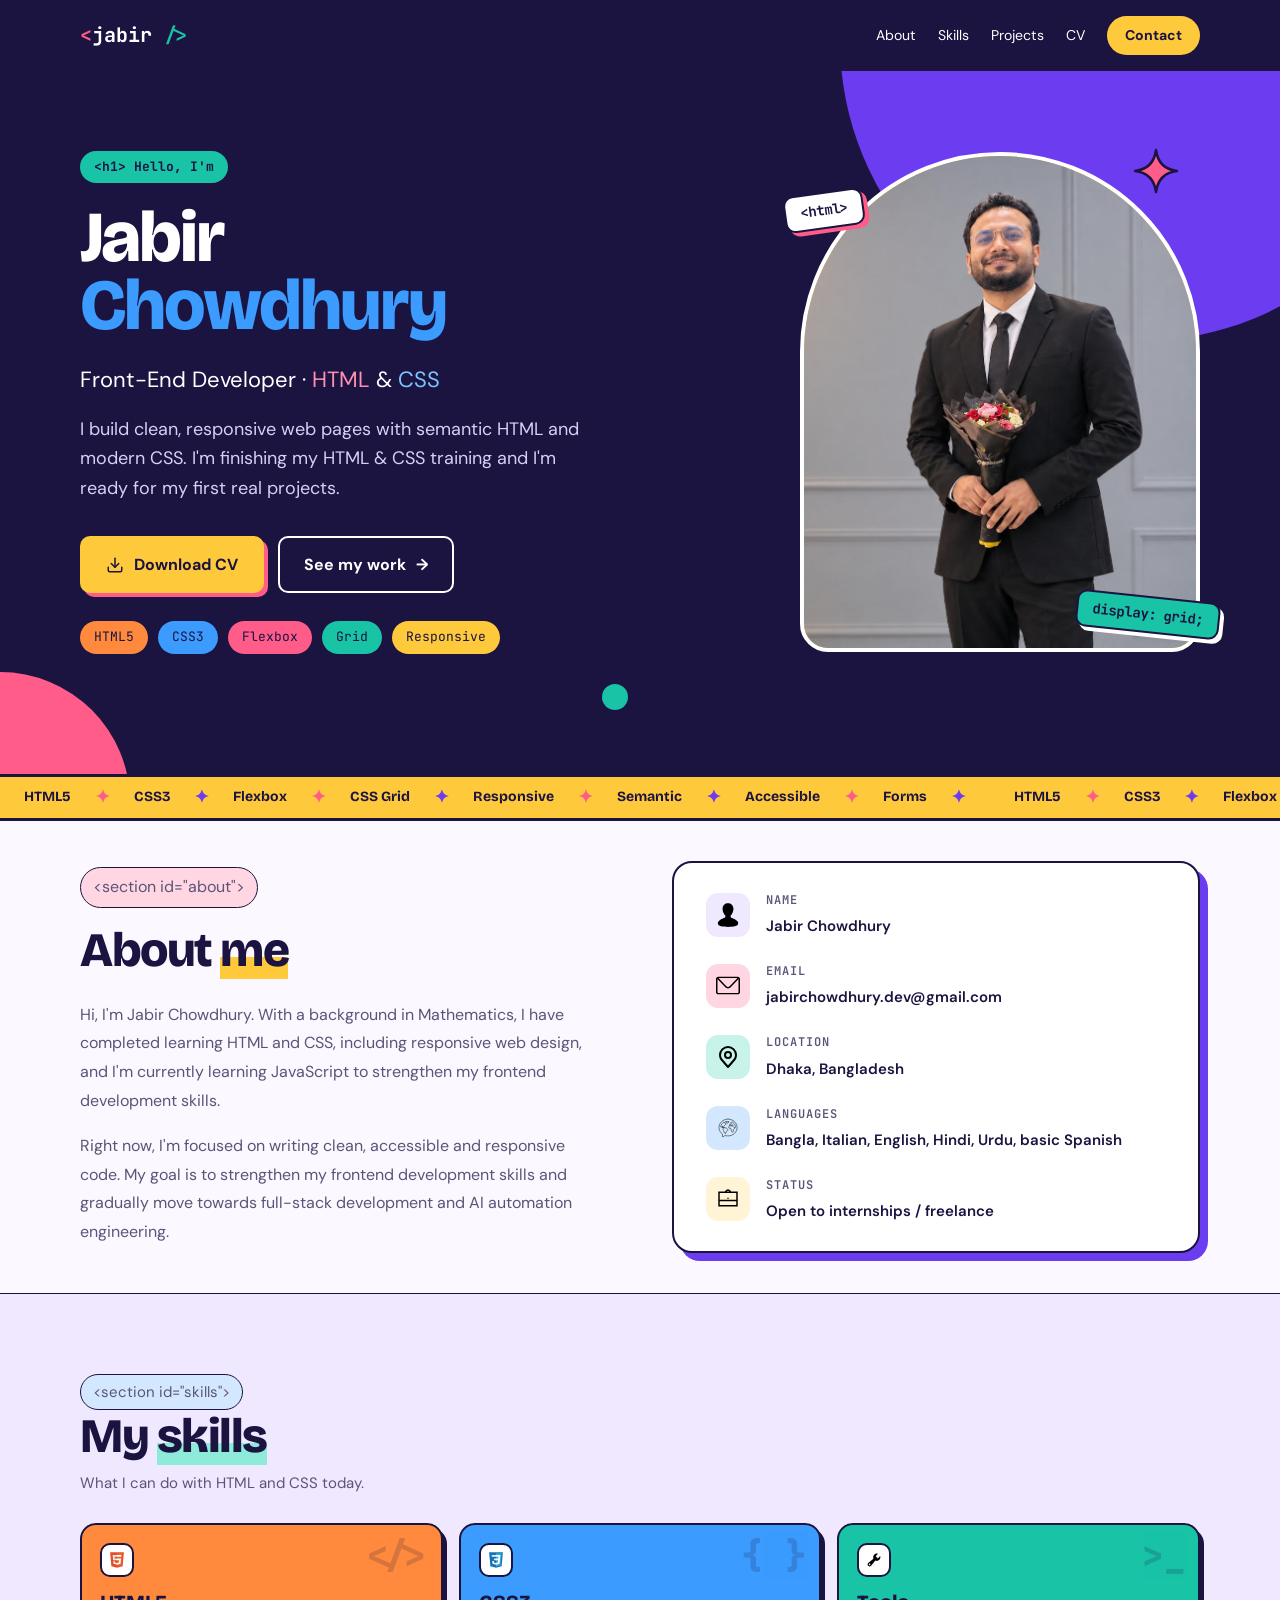
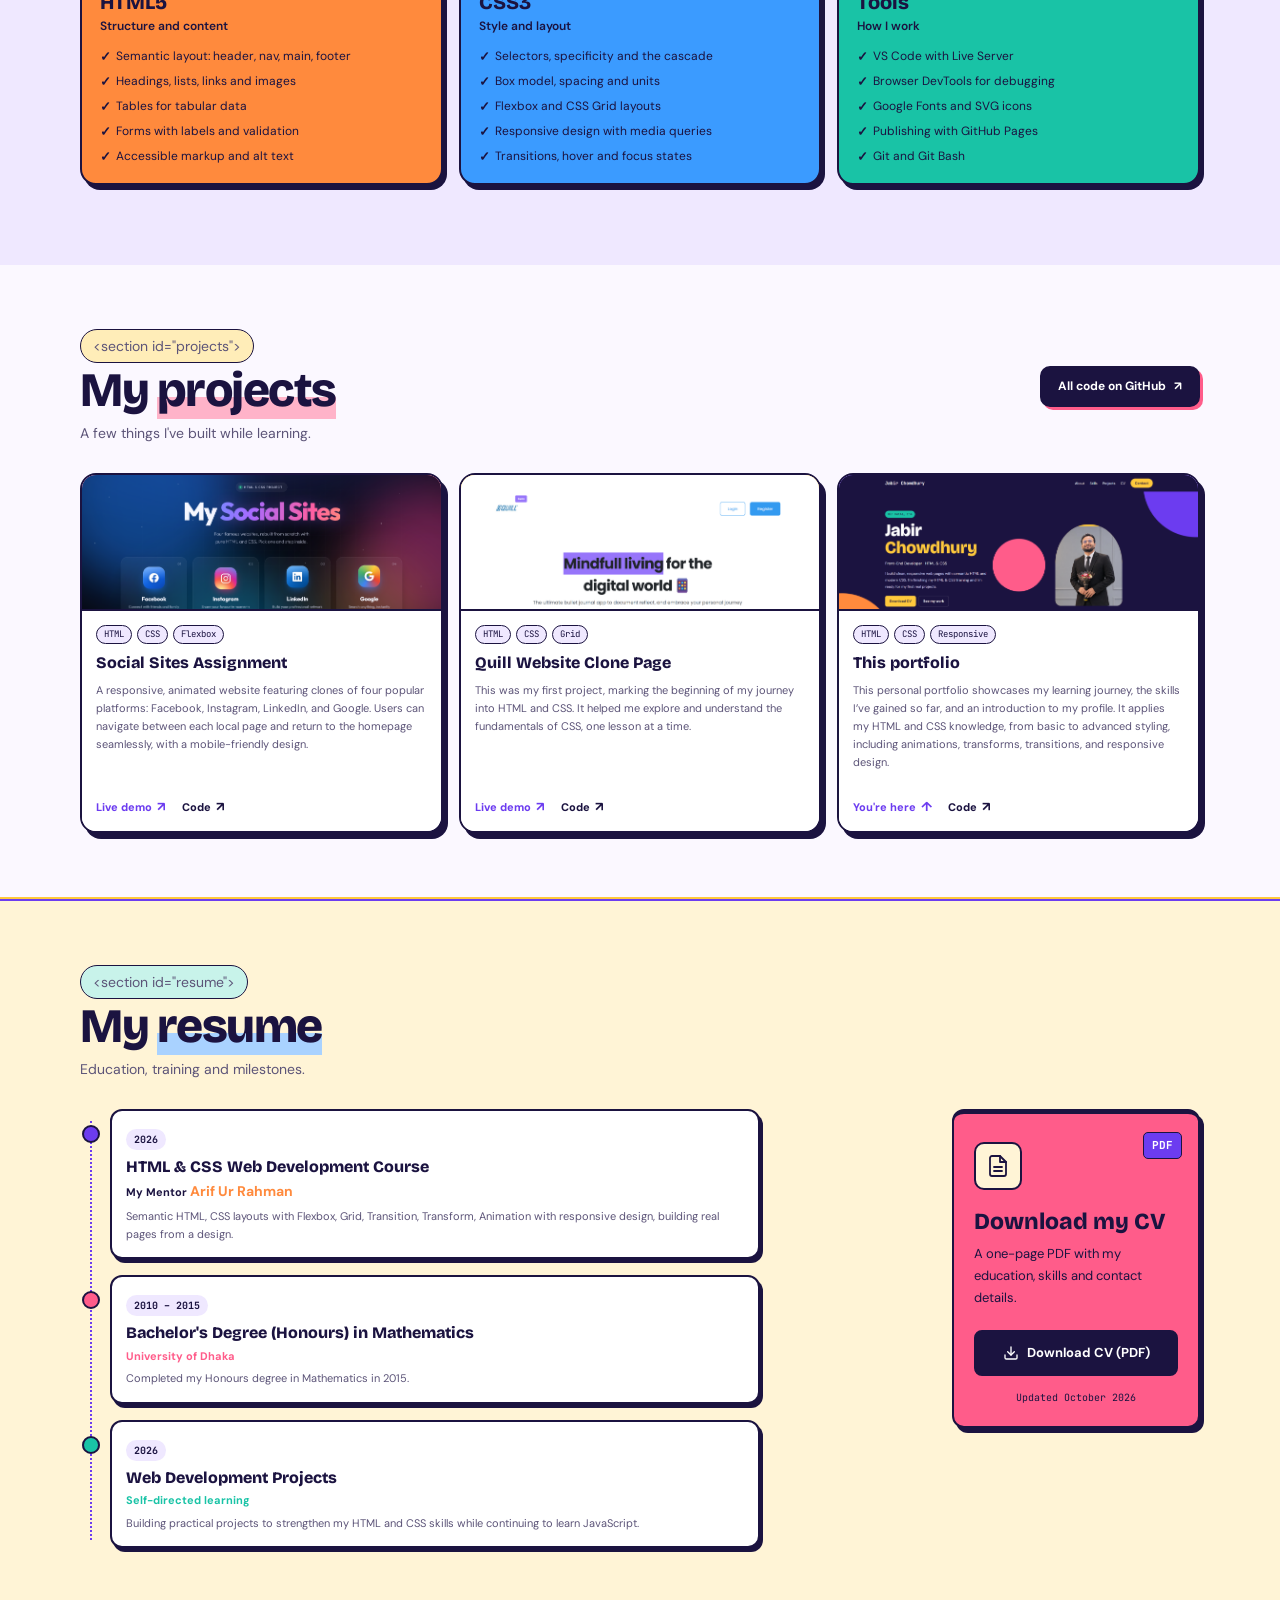
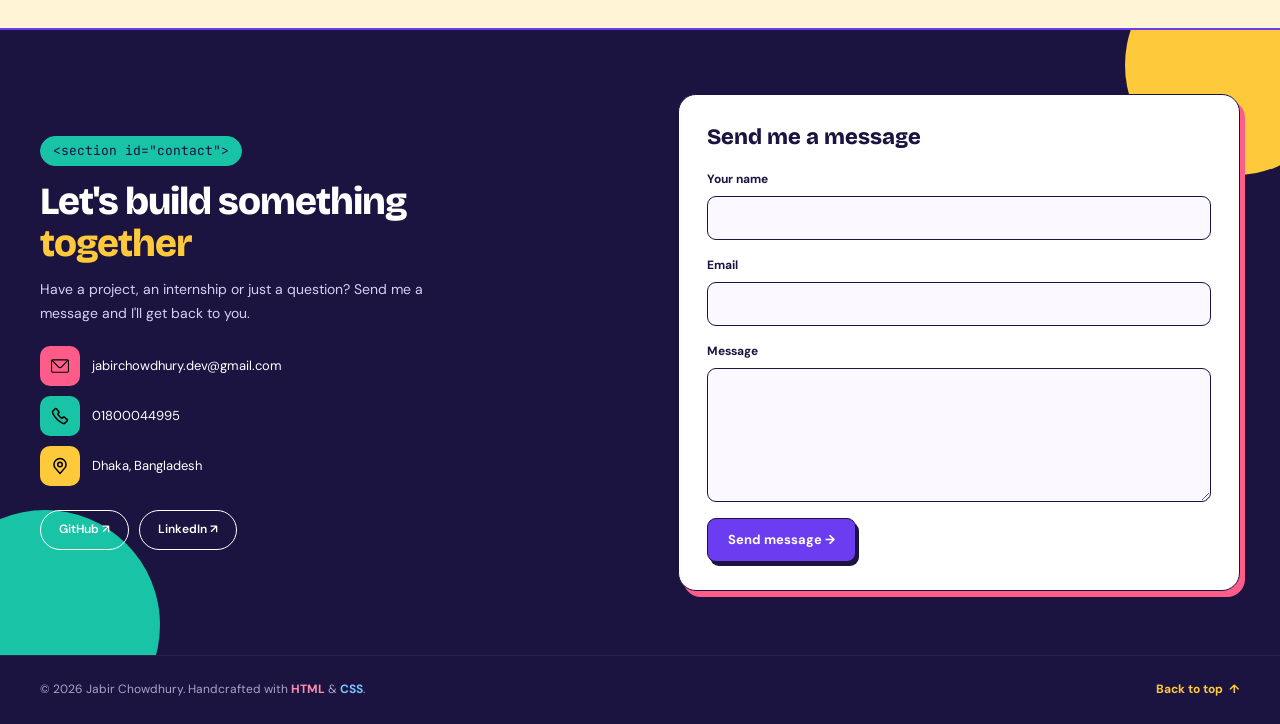
==== commit 1db9901c: "Rework the hero to match the design - Photo: a 4:5 arch with a white border, like the design, sized " ====
--- a/index.html
+++ b/index.html
@@ -57,7 +57,9 @@
               </h1>
 
               <p class="hero-role">
-                 Front-End Developer <span>·</span> HTML &amp; CSS
+                 Front-End Developer ·
+                 <span class="role-html">HTML</span> &amp;
+                 <span class="role-css">CSS</span>
               </p>
 
               <p class="hero-description">
@@ -71,12 +73,28 @@
                   class="button button-primary"
                   href="Jabir_Chowdhury_CV.pdf"
                   download
-                    >
+                >
+                  <svg
+                    xmlns="http://www.w3.org/2000/svg"
+                    width="18"
+                    height="18"
+                    viewBox="0 0 24 24"
+                    fill="none"
+                    stroke="currentColor"
+                    stroke-width="2"
+                    stroke-linecap="round"
+                    stroke-linejoin="round"
+                    aria-hidden="true"
+                  >
+                    <path d="M21 15v4a2 2 0 0 1-2 2H5a2 2 0 0 1-2-2v-4"/>
+                    <path d="m7 10 5 5 5-5"/>
+                    <path d="M12 15V3"/>
+                  </svg>
                   Download CV
                 </a>
 
                 <a class="button button-secondary" href="#projects">
-                   See my work
+                  See my work <span aria-hidden="true">→</span>
                 </a>
               </div>
 
@@ -90,25 +108,32 @@
 
             </div>
 
-    <!-- Right side: Profile picture -->
+            <!-- Right side: Profile picture with code stickers -->
             <div class="hero-visual">
-
-              <div class="profile-shape">
-               <img
-                  class="profile-picture"
-                  src="images/profile-picture.jpeg"
-                  alt="Jabir Chowdhury"
+              <div class="profile-frame">
+                <div class="profile-shape">
+                  <img
+                    class="profile-picture"
+                    src="images/profile-picture.jpeg"
+                    alt="Jabir Chowdhury"
                   />
+                </div>
+
+                <span class="code-sticker sticker-html" aria-hidden="true">&lt;html&gt;</span>
+                <span class="code-sticker sticker-grid" aria-hidden="true">display: grid;</span>
+
+                <svg class="hero-star" viewBox="0 0 48 48" aria-hidden="true">
+                  <path d="M24 3C25.6 15.5 32.5 22.4 45 24 32.5 25.6 25.6 32.5 24 45 22.4 32.5 15.5 25.6 3 24 15.5 22.4 22.4 15.5 24 3Z"/>
+                </svg>
               </div>
-            </div>  
-         </div> 
-
-         <!----------- background decorations-->
+            </div>
+         </div>
+
+         <!-- Background decorations -->
          <div class="shape shape-circle-purple" aria-hidden="true"></div>
          <div class="shape shape-circle-pink" aria-hidden="true"></div>
          <div class="shape shape-dot-green" aria-hidden="true"></div>
-         <div class="shape shape-circle-orange" aria-hidden="true"></div>
-         
+
       </section>
         <!-- Scrolling skills strip -->
       <div class="marquee" aria-hidden="true">
--- a/css/style.css
+++ b/css/style.css
@@ -192,7 +192,7 @@
   position: relative;
   isolation: isolate;
   overflow: hidden;
-  padding-block: 80px;
+  padding: 80px 0 120px;
   background-color: var(--navy);
   color: var(--white);
 }
@@ -207,26 +207,27 @@
 }
 
 .hero-content {
-  max-width: 520px;
+  max-width: 560px;
 }
 
 .hero-badge {
   display: inline-block;
-  margin: 0 0 16px;
-  padding: 5px 12px;
+  margin: 0 0 20px;
+  padding: 6px 14px;
   border-radius: 999px;
   background-color: var(--mint);
   color: var(--navy);
   font-family: var(--font-m);
-  font-size: 0.75rem;
+  font-size: 0.8125rem;
   font-weight: 700;
 }
 
 .hero-content h1 {
-  margin: 0 0 18px;
-  font-size: clamp(2.8rem, 5vw, 4.5rem);
+  margin: 0 0 22px;
+  font-size: clamp(3rem, 5.6vw, 5rem);
   font-weight: 800;
-  line-height: 1;
+  line-height: 0.95;
+  letter-spacing: -2px;
 }
 
 .hero-content h1 span {
@@ -235,41 +236,64 @@
 }
 
 .hero-role {
-  margin: 0 0 16px;
+  margin: 0 0 18px;
+  font-size: 1.375rem;
+}
+
+/* "HTML" in pink and "CSS" in blue, like the design */
+.role-html {
+  color: var(--pink-light);
+}
+
+.role-css {
+  color: var(--blue-light);
+}
+
+.hero-description {
+  max-width: 520px;
+  margin: 0 0 32px;
+  color: var(--on-dark);
+  font-size: 1.125rem;
+  line-height: 1.65;
+}
+
+.hero-actions {
+  display: flex;
+  flex-wrap: wrap;
+  gap: 14px;
+  margin-bottom: 28px;
+}
+
+.button {
+  display: inline-flex;
+  align-items: center;
+  gap: 10px;
+  padding: 14px 24px;
+  border: 2px solid transparent;
+  border-radius: 10px;
   font-size: 1rem;
-}
-
-.hero-role span {
-  color: var(--pink);
-}
-
-.hero-description {
-  max-width: 440px;
-  margin: 0 0 24px;
-  color: var(--on-dark);
-  font-size: 0.95rem;
-  line-height: 1.8;
-}
-
-.hero-actions {
-  display: flex;
-  flex-wrap: wrap;
-  gap: 12px;
-  margin-bottom: 24px;
-}
-
-.button {
-  display: inline-block;
-  padding: 11px 18px;
-  border: 1px solid transparent;
-  border-radius: 8px;
-  font-size: 0.875rem;
   font-weight: 700;
+  transition:
+    transform 180ms ease,
+    box-shadow 180ms ease,
+    background-color 180ms ease,
+    color 180ms ease;
+}
+
+.button:focus-visible {
+  outline: 3px solid var(--mint);
+  outline-offset: 3px;
 }
 
 .button-primary {
   background-color: var(--yellow);
   color: var(--navy);
+  box-shadow: 4px 4px 0 var(--pink);
+}
+
+.button-primary:hover {
+  transform: translate(2px, 2px);
+  box-shadow: 2px 2px 0 var(--pink);
 }
 
 .button-secondary {
@@ -277,107 +301,157 @@
   color: var(--white);
 }
 
+.button-secondary:hover {
+  background-color: var(--white);
+  color: var(--navy);
+}
+
 .hero-skills {
   display: flex;
   flex-wrap: wrap;
-  gap: 8px;
+  gap: 10px;
   margin: 0;
   padding: 0;
   list-style: none;
 }
 
 .hero-skills li {
-  padding: 5px 10px;
+  padding: 6px 14px;
   border-radius: 999px;
-  color: var(--white);
+  color: var(--navy);
   font-family: var(--font-m);
-  font-size: 0.7rem;
-}
-
-
+  font-size: 0.8125rem;
+}
+
+/* Skill pill colours, in the design's order */
+.hero-skills li:nth-child(1) {
+  background-color: var(--orange);
+}
+
+.hero-skills li:nth-child(2) {
+  background-color: var(--blue);
+}
+
+.hero-skills li:nth-child(3) {
+  background-color: var(--pink);
+}
+
+.hero-skills li:nth-child(4) {
+  background-color: var(--mint);
+}
+
+.hero-skills li:nth-child(5) {
+  background-color: var(--yellow);
+}
 
 .hero-visual {
+  display: flex;
+  justify-content: flex-end;
+  min-width: 0;
+}
+
+/* Holds the arch and the stickers that hang over its edges */
+.profile-frame {
   position: relative;
-  display: flex;
-  justify-content: center;
-  align-items: center;
-  min-width: 0;
-}
-
+  width: min(100%, 400px);
+}
+
+/* 4:5 arch: a half-circle top (50% of the width = 40% of the height) */
 .profile-shape {
-  position: relative;
-  z-index: 1;
-  width: 280px;
-  height: 340px;
+  aspect-ratio: 4 / 5;
   overflow: hidden;
-  border-radius: 48% 48% 24px 24px;
+  border: 4px solid var(--white);
+  border-radius: 50% 50% 28px 28px / 40% 40% 28px 28px;
   background-color: var(--yellow);
 }
 
 .profile-picture {
-  display: block;
   width: 100%;
   height: 100%;
   object-fit: cover;
-  object-position: 105% 50%;
-   transform: translateY(33px) scale(1.15);
-
-}
-
-
-
+  /* The photo is landscape, so show its right side, where Jabir stands */
+  object-position: 100% 0;
+}
+
+/* Code stickers on the photo, like the design */
+.code-sticker {
+  position: absolute;
+  z-index: 2;
+  padding: 8px 14px;
+  border: 2px solid var(--navy);
+  border-radius: 10px;
+  color: var(--navy);
+  font-family: var(--font-m);
+  font-size: 14px;
+  font-weight: 700;
+  line-height: 1.2;
+  white-space: nowrap;
+}
+
+.sticker-html {
+  top: 8%;
+  left: -4%;
+  background-color: var(--white);
+  box-shadow: 4px 4px 0 var(--pink);
+  transform: rotate(-8deg);
+}
+
+.sticker-grid {
+  right: -5%;
+  bottom: 4%;
+  background-color: var(--mint);
+  box-shadow: 4px 4px 0 var(--white);
+  transform: rotate(6deg);
+}
+
+.hero-star {
+  position: absolute;
+  z-index: 2;
+  top: -1%;
+  right: 5%;
+  width: 48px;
+  height: 48px;
+}
+
+.hero-star path {
+  fill: var(--pink);
+  stroke: var(--navy);
+  stroke-width: 2.5;
+  stroke-linejoin: round;
+}
+
+/* Background decorations */
 .shape {
   position: absolute;
+  z-index: 0;
+  border-radius: 50%;
   pointer-events: none;
 }
 
-
 .shape-circle-purple {
-  width: 440px;
-  height: 440px;
-  top: -250px;
-  right: -200px;
-  border-radius: 50%;
+  width: 600px;
+  height: 600px;
+  top: -330px;
+  right: -160px;
   background-color: var(--violet);
-  opacity: 1;
-  z-index: 0;
-}
-
-
+}
+
+/* Pink circle peeking in at the bottom-left corner */
 .shape-circle-pink {
-  width: 220px;
-  height: 220px;
-  top: 50%;
-  left: 50%;
-  transform: translate(-50%, -50%);
-  border-radius: 50%;
+  width: 260px;
+  height: 260px;
+  bottom: -158px;
+  left: -130px;
   background-color: var(--pink);
-  opacity: 1;
-  z-index: 0;
-}
-
+}
 
 .shape-dot-green {
-  width: 18px;
-  height: 18px;
-  bottom: 24px;
+  width: 26px;
+  height: 26px;
+  bottom: 64px;
   left: 47%;
-  border-radius: 50%;
   background-color: var(--mint);
-  z-index: 0;
-} 
-.shape-circle-orange {
-  width: 440px;
-  height: 440px;
-  bottom: -250px;
-  left: -200px;
-  border-radius: 50%;
-  background-color: var(--orange);
-  z-index: 0;
-}
-
-
-
+}
 
 .marquee {
   overflow: hidden;
@@ -722,33 +796,6 @@
   font-size: 12px;
   line-height: 1.5;
 }
-
-/* Individual skill badge colors */
-.hero-skills li:nth-child(1) {
-  background-color: var(--mint);
-  color: var(--navy);
-}
-
-.hero-skills li:nth-child(2) {
-  background-color: var(--pink);
-  color: var(--navy);
-}
-
-.hero-skills li:nth-child(3) {
-  background-color: var(--yellow);
-  color: var(--navy);
-}
-
-.hero-skills li:nth-child(4) {
-  background-color: var(--violet);
-  color: var(--white);
-}
-
-.hero-skills li:nth-child(5) {
-  background-color: var(--orange);
-  color: var(--navy);
-}
-
 
 /* Checkmark Before Each List Item */
 
@@ -1564,7 +1611,7 @@
 
   /* Hero layout */
   .hero-section {
-    padding-block: 64px;
+    padding: 48px 0 104px;
   }
 
   /* One column: the two-column grid was squeezing both halves */
@@ -1576,36 +1623,41 @@
   /* Photo above the text, like the mobile design */
   .hero-visual {
     order: -1;
+    justify-content: center;
   }
 
   .hero-content h1 {
-    font-size: clamp(2.3rem, 5.5vw, 3.5rem);
-  }
-
-  .profile-shape {
-    width: 240px;
-    height: 300px;
-  }
-
-  .shape-circle-purple,
-  .shape-circle-orange {
-    width: 340px;
-    height: 340px;
+    font-size: clamp(2.8rem, 12vw, 3.5rem);
+  }
+
+  .hero-role {
+    font-size: 1.25rem;
+  }
+
+  .hero-description {
+    font-size: 1.0625rem;
   }
 
   .shape-circle-purple {
-    top: -190px;
-    right: -160px;
-  }
-
-  .shape-circle-orange {
-    bottom: -190px;
-    left: -160px;
+    width: 480px;
+    height: 480px;
+    top: -240px;
+    right: -200px;
   }
 
   .shape-circle-pink {
-    width: 180px;
-    height: 180px;
+    width: 200px;
+    height: 200px;
+    bottom: -120px;
+    left: -100px;
+  }
+}
+
+/* Phones: stack the hero buttons, like the mobile design */
+@media (max-width: 480px) {
+  .hero-actions {
+    flex-direction: column;
+    align-items: flex-start;
   }
 }
 
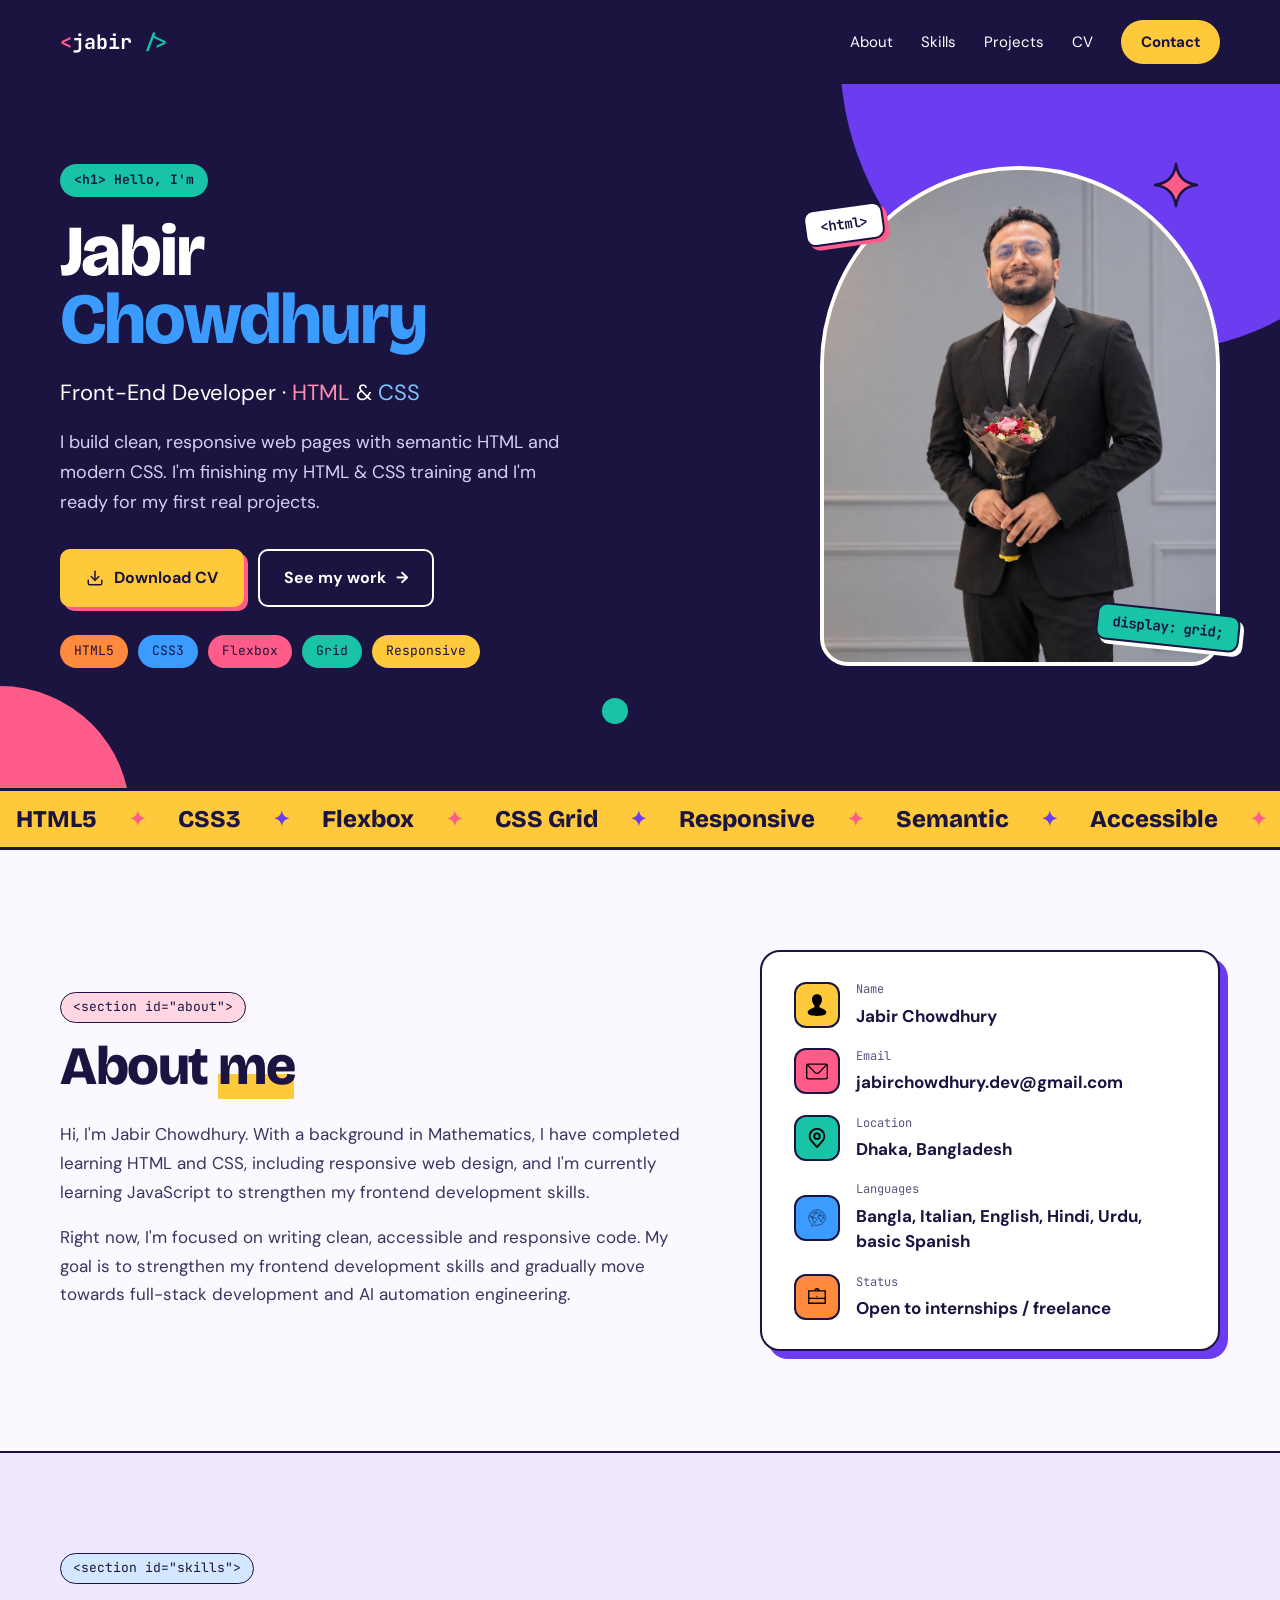
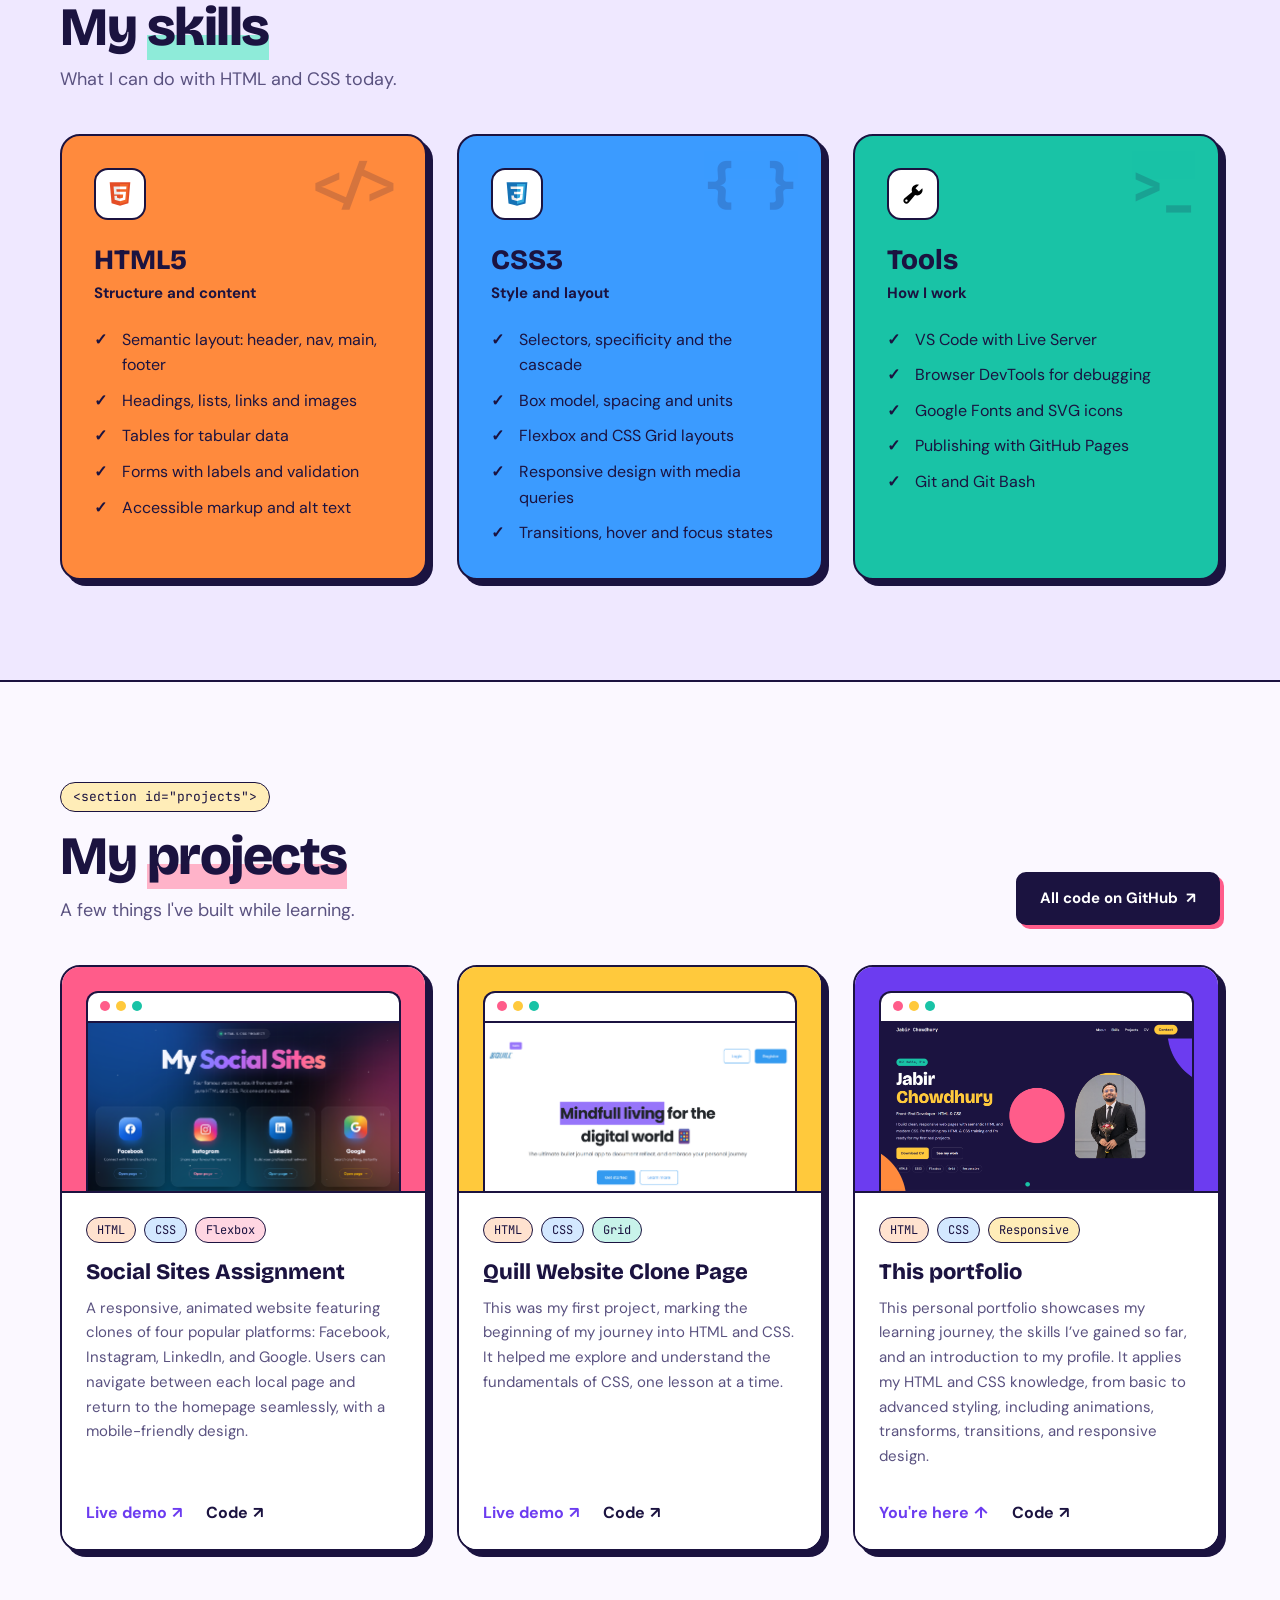
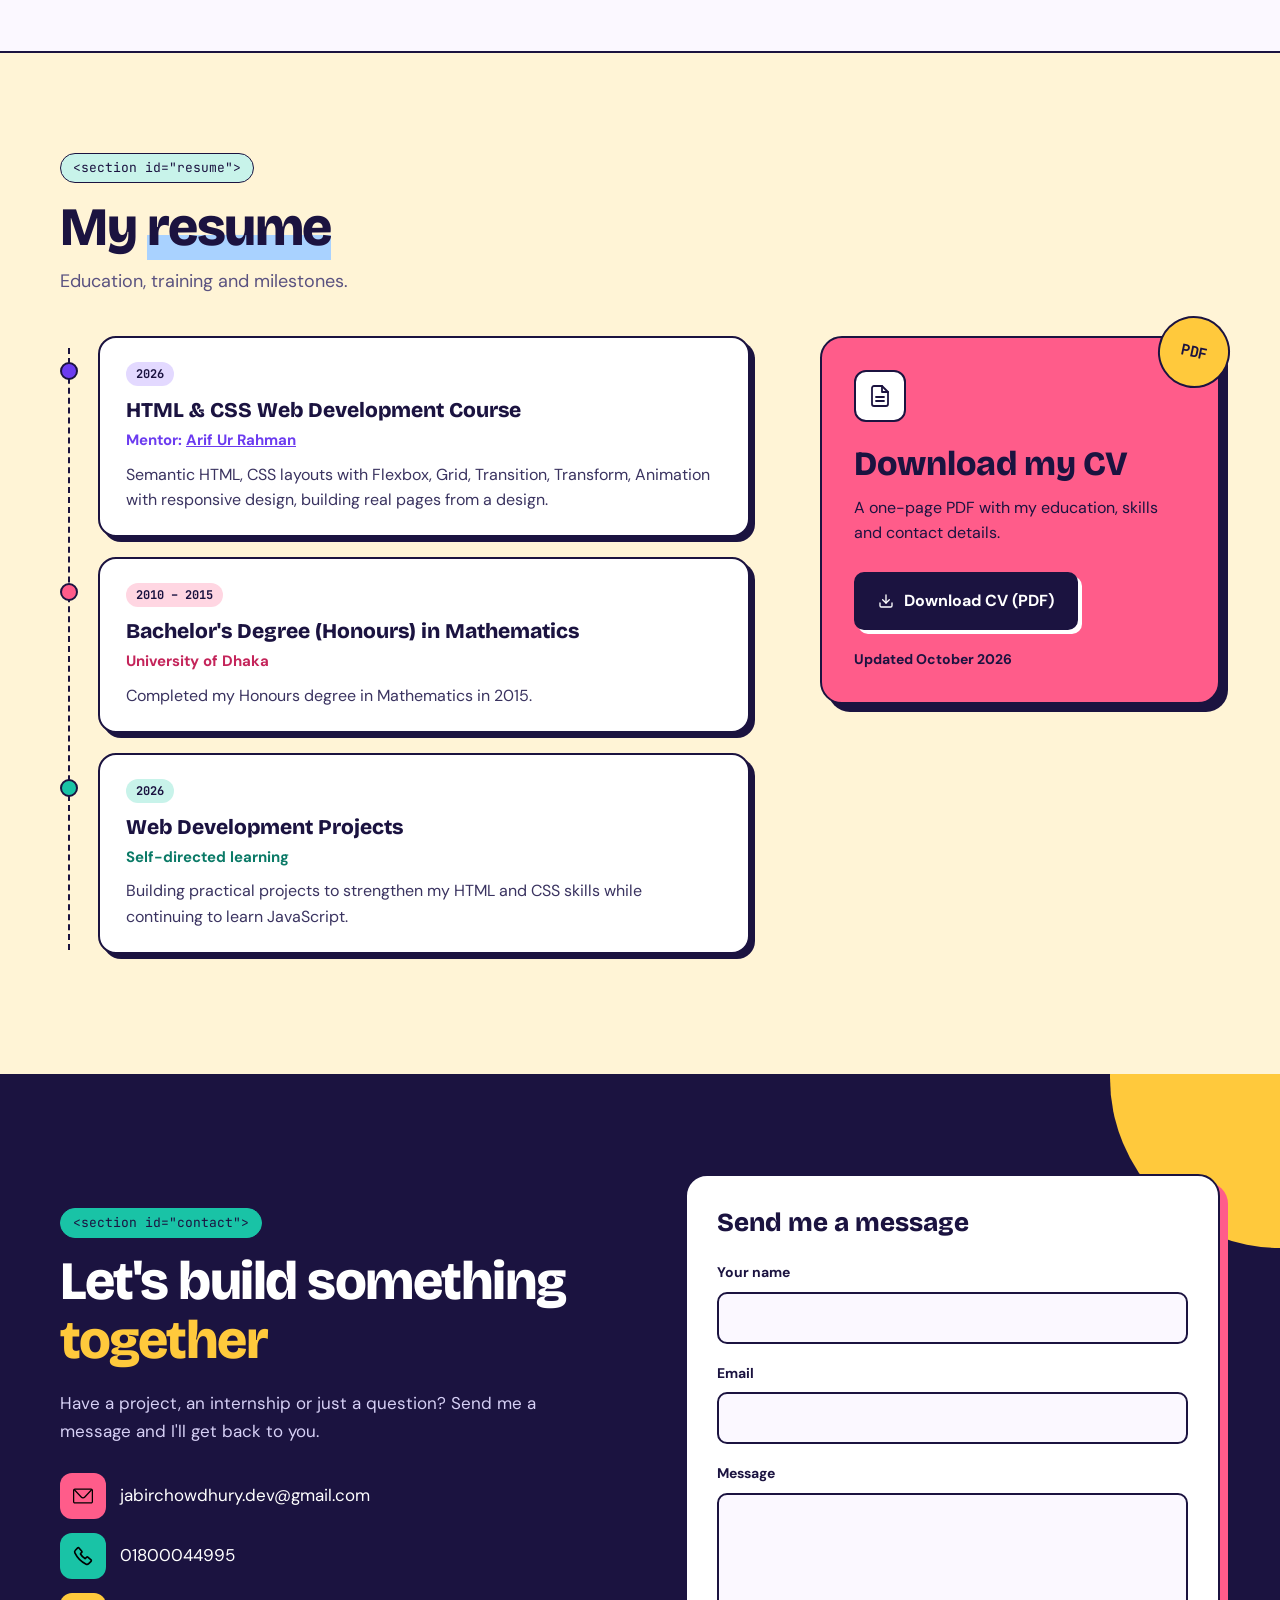
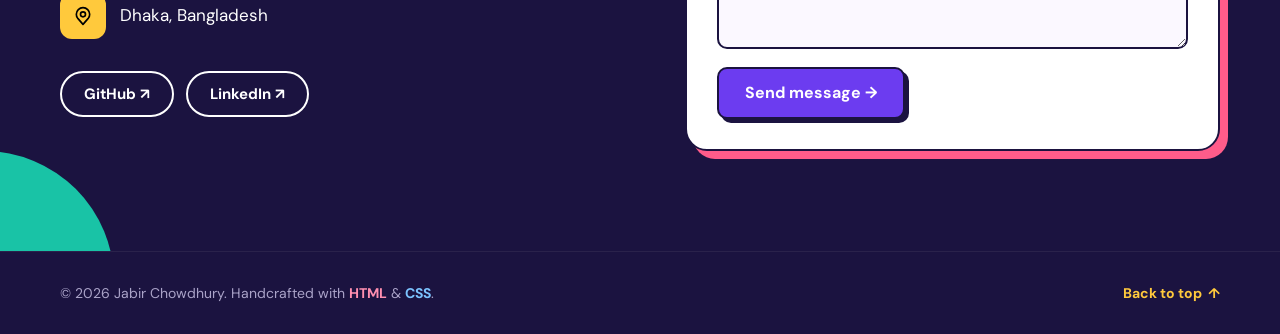
==== commit c822802b: "Match the design's sizes and spacing, and align every section The page was 3,810px tall against the " ====
--- a/index.html
+++ b/index.html
@@ -190,7 +190,7 @@
           <!-- Left Side: About Me -->
           <div class="about-intro">
 
-             <p class="section-tag tag-about" aria-hidden="true">&lt;section id="about"&gt;</p>
+             <span class="section-tag tag-about" aria-hidden="true">&lt;section id="about"&gt;</span>
 
              <h2>About <span>me</span></h2>
 
@@ -301,7 +301,7 @@
   <div class="container">
 
     <div class="skills-header">
-      <p class="section-tag tag-skills" aria-hidden="true">&lt;section id="skills"&gt;</p>
+      <span class="section-tag tag-skills" aria-hidden="true">&lt;section id="skills"&gt;</span>
 
       <h2>My <span>skills</span></h2>
 
@@ -382,7 +382,7 @@
     <!-- Section Heading and GitHub Link -->
     <div class="projects-header">
       <div class="projects-heading">
-        <p class="section-tag tag-projects" aria-hidden="true">&lt;section id="projects"&gt;</p>
+        <span class="section-tag tag-projects" aria-hidden="true">&lt;section id="projects"&gt;</span>
         <h2>My <span>projects</span></h2>
         <p>A few things I've built while learning.</p>
       </div>
@@ -410,18 +410,20 @@
           rel="noopener noreferrer"
           aria-label="View Project One live demo"
         >
-          <img
-            src="images/screenshot-project1.png"
-            alt="Preview of social-sites-assignment Project One"
-          >
+          <span class="browser-frame">
+            <img
+              src="images/screenshot-project1.png"
+              alt="Preview of social-sites-assignment Project One"
+            >
+          </span>
         </a>
 
         <div class="project-content">
 
           <div class="project-tags">
-            <span>HTML</span>
-            <span>CSS</span>
-            <span>Flexbox</span>
+            <span class="tech-html">HTML</span>
+            <span class="tech-css">CSS</span>
+            <span class="tech-flexbox">Flexbox</span>
           </div>
 
           <h3>
@@ -469,18 +471,20 @@
           rel="noopener noreferrer"
           aria-label="View Quill website, Project Two live demo"
         >
-          <img
-            src="images/screenshot-project2.png"
-            alt="Preview of Quill website Project Two"
-          >
+          <span class="browser-frame">
+            <img
+              src="images/screenshot-project2.png"
+              alt="Preview of Quill website Project Two"
+            >
+          </span>
         </a>
 
         <div class="project-content">
 
           <div class="project-tags">
-            <span>HTML</span>
-            <span>CSS</span>
-            <span>Grid</span>
+            <span class="tech-html">HTML</span>
+            <span class="tech-css">CSS</span>
+            <span class="tech-grid">Grid</span>
           </div>
 
           <h3>
@@ -525,18 +529,20 @@
           href="#home"
           aria-label="Back to the top of this portfolio"
         >
-          <img
-            src="images/screenshot-project3.png"
-            alt="Preview of My Portfolio Website project three"
-          >
+          <span class="browser-frame">
+            <img
+              src="images/screenshot-project3.png"
+              alt="Preview of My Portfolio Website project three"
+            >
+          </span>
         </a>
 
         <div class="project-content">
 
           <div class="project-tags">
-            <span>HTML</span>
-            <span>CSS</span>
-            <span>Responsive</span>
+            <span class="tech-html">HTML</span>
+            <span class="tech-css">CSS</span>
+            <span class="tech-responsive">Responsive</span>
           </div>
 
           <h3>
@@ -587,7 +593,7 @@
 
     <!-- Section Heading -->
     <div class="resume-header">
-      <p class="section-tag tag-resume" aria-hidden="true">&lt;section id="resume"&gt;</p>
+      <span class="section-tag tag-resume" aria-hidden="true">&lt;section id="resume"&gt;</span>
       <h2>My <span>resume</span></h2>
       <p>Education, training and milestones.</p>
     </div>
@@ -606,8 +612,8 @@
 
             <h3>HTML &amp; CSS Web Development Course</h3>
 
-            <p class="resume-institution my-mentor">
-              My Mentor
+            <p class="resume-institution">
+              Mentor:
               <a href="https://arif-resume-five.vercel.app/">Arif Ur Rahman</a>
             </p>
 
@@ -626,7 +632,7 @@
 
             <h3>Bachelor's Degree (Honours) in Mathematics</h3>
 
-            <p class="resume-institution color-pink">
+            <p class="resume-institution">
               University of Dhaka
             </p>
 
@@ -730,13 +736,13 @@
 
 <!-- Contact Section -->
 <section class="contact-section" id="contact">
-  <div class="contact-main">
+  <div class="container contact-main">
 
     <!-- Left: Contact Information -->
     <div class="contact-container">
 
       <div class="contact-info">
-        <p class="section-tag tag-contact" aria-hidden="true">&lt;section id="contact"&gt;</p>
+        <span class="section-tag tag-contact" aria-hidden="true">&lt;section id="contact"&gt;</span>
 
         <h2>
           Let's build something
@@ -841,7 +847,7 @@
 
     </main>
     <footer class="site-footer">
-  <div class="footer-container">
+  <div class="container footer-container">
 
     <p class="footer-copyright">
       © 2026 Jabir Chowdhury. Handcrafted with
--- a/css/style.css
+++ b/css/style.css
@@ -17,7 +17,8 @@
   /* Additional colors used by the design */
   --lav: #EFE8FF;
   --cream: #FFF4D6;
-  --muted: #5C5478;
+  --text: #3A3360;
+  --muted: #5A5280;
   --white: #FFFFFF;
 
   /* Text, lines and accents on the navy sections */
@@ -33,11 +34,16 @@
   --mint-tint: #C8F3EA;
   --blue-tint: #D3E8FF;
   --yellow-tint: #FFEDB8;
+  --orange-tint: #FFE2CF;
 
   /* Highlighter stripes behind heading words */
   --mint-highlight: #8EEBD9;
   --pink-highlight: #FFB3C9;
   --blue-highlight: #A9D2FF;
+
+  /* Darker pink and mint for small text on white */
+  --pink-text: #C4245A;
+  --mint-text: #0B7A67;
 
   /* Fonts specified by the teacher */
   --font-h: "Bricolage Grotesque", sans-serif;
@@ -128,7 +134,7 @@
 /* ---------- Header & Navigation ---------- */
 
 .container {
-  width: min(1120px, calc(100% - 40px));
+  width: min(1160px, calc(100% - 40px));
   margin-inline: auto;
 }
 
@@ -142,7 +148,7 @@
   justify-content: space-between;
   align-items: center;
   gap: 24px;
-  padding-block: 16px;
+  padding-block: 20px;
 }
 
 .logo {
@@ -164,7 +170,7 @@
 .nav-list {
   display: flex;
   align-items: center;
-  gap: 22px;
+  gap: 28px;
   list-style: none;
   margin: 0;
   padding: 0;
@@ -172,7 +178,7 @@
 
 .nav-list a {
   display: inline-block;
-  font-size: 0.88rem;
+  font-size: 0.9375rem;
 }
 
 .nav-list a:not(.nav-contact):hover {
@@ -180,7 +186,7 @@
 }
 
 .nav-contact {
-  padding: 8px 18px;
+  padding: 10px 20px;
   border-radius: 999px;
   background-color: var(--yellow);
   color: var(--navy);
@@ -462,7 +468,7 @@
 .marquee-track {
   display: flex;
   width: max-content;
-  animation: marquee-scroll 25s linear infinite;
+  animation: marquee-scroll 35s linear infinite;
   will-change: transform;
 }
 
@@ -470,9 +476,10 @@
   display: flex;
   align-items: center;
   flex: 0 0 auto;
-  gap: 24px;
+  gap: 32px;
   margin: 0;
-  padding: 6px 24px;
+  /* Half the gap on each side keeps the spacing even where the two copies meet */
+  padding: 14px 16px;
   list-style: none;
 }
 
@@ -481,14 +488,15 @@
   white-space: nowrap;
   color: var(--navy);
   font-family: var(--font-h);
-  font-size: 14px;
-  font-weight: 700;
+  font-size: 24px;
+  font-weight: 800;
+  line-height: 1.2;
 }
 
 /* Stars alternate pink and violet, like the design */
 .marquee-group .star {
   color: var(--pink);
-  font-size: 18px;
+  font-size: 20px;
 }
 
 .marquee-group .star:nth-child(4n) {
@@ -520,17 +528,17 @@
 ========================= */
 
 .about-section {
-  padding: 40px 0;
+  padding: 100px 0;
   background-color: var(--bg);
-  border-bottom: 1px solid var(--navy);
+  border-bottom: 2px solid var(--navy);
 }
 
 /* Left and right containers */
 .about-content {
   display: grid;
-  grid-template-columns: minmax(0, 1fr) 1fr;
+  grid-template-columns: minmax(0, 1fr) minmax(0, 460px);
   align-items: center;
-  gap: 64px;
+  gap: 72px;
 }
 
 /* About introduction */
@@ -538,7 +546,7 @@
   margin: 0 0 24px;
   color: var(--navy);
   font-family: var(--font-h);
-  font-size: clamp(32px, 4vw, 48px);
+  font-size: clamp(36px, 4.5vw, 54px);
   font-weight: 800;
   line-height: 1.1;
   letter-spacing: -1.5px;
@@ -554,10 +562,10 @@
 
 .about-intro p {
   margin: 0 0 16px;
-  color: var(--muted);
+  color: var(--text);
   font-family: var(--font-b);
-  font-size: 16px;
-  line-height: 1.8;
+  font-size: 17px;
+  line-height: 1.7;
 }
 
 .about-intro p:last-child {
@@ -576,7 +584,7 @@
 .about-info-list {
   display: flex;
   flex-direction: column;
-  gap: 24px;
+  gap: 18px;
   list-style: none;
   margin: 0;
   padding: 0;
@@ -591,33 +599,34 @@
 
 /* Information Icons */
 .info-icon {
-  width: 44px;
-  height: 44px;
+  width: 46px;
+  height: 46px;
   flex-shrink: 0;
   padding: 10px;
+  border: 2px solid var(--navy);
   border-radius: 12px;
   object-fit: contain;
 }
 
-/* Icon Background Colors */
+/* Icon Background Colors: solid palette colours, like the design */
 .about-info-item:nth-child(1) .info-icon {
-  background-color: var(--lav);
+  background-color: var(--yellow);
 }
 
 .about-info-item:nth-child(2) .info-icon {
-  background-color: var(--pink-tint);
+  background-color: var(--pink);
 }
 
 .about-info-item:nth-child(3) .info-icon {
-  background-color: var(--mint-tint);
+  background-color: var(--mint);
 }
 
 .about-info-item:nth-child(4) .info-icon {
-  background-color: var(--blue-tint);
+  background-color: var(--blue);
 }
 
 .about-info-item:nth-child(5) .info-icon {
-  background-color: var(--cream);
+  background-color: var(--orange);
 }
 
 /* Information Text */
@@ -631,18 +640,15 @@
   color: var(--muted);
   font-family: var(--font-m);
   font-size: 12px;
-  font-weight: 600;
-  text-transform: uppercase;
-  letter-spacing: 1px;
 }
 
 .info-text p {
   margin: 0;
   color: var(--navy);
   font-family: var(--font-b);
-  font-size: 15px;
-  font-weight: 600;
-  line-height: 1.6;
+  font-size: 17px;
+  font-weight: 700;
+  line-height: 1.5;
   overflow-wrap: anywhere;
 }
 .info-text a {
@@ -659,7 +665,22 @@
 @media (max-width: 768px) {
   .about-content {
     grid-template-columns: minmax(0, 1fr);
-    gap: 40px;
+    gap: 48px;
+  }
+}
+
+@media (max-width: 600px) {
+  .about-section {
+    padding: 64px 0;
+  }
+
+  .about-card {
+    padding: 24px 20px;
+  }
+
+  /* A little smaller so the email address fits on one line */
+  .info-text p {
+    font-size: 15px;
   }
 }
 
@@ -668,21 +689,22 @@
 ================================ */
 
 .skills-section {
-  padding: 80px 0;
+  padding: 100px 0;
   background-color: var(--lav);
+  border-bottom: 2px solid var(--navy);
 }
 
 /* Skills Heading and Description */
 
 .skills-header {
-  margin-bottom: 28px;
+  margin-bottom: 40px;
 }
 
 .skills-header h2 {
   margin: 0 0 8px;
   color: var(--navy);
   font-family: var(--font-h);
-  font-size: clamp(32px, 4vw, 48px);
+  font-size: clamp(36px, 4.5vw, 54px);
   font-weight: 800;
   line-height: 1.1;
   letter-spacing: -1.5px;
@@ -699,7 +721,7 @@
   margin: 0;
   color: var(--muted);
   font-family: var(--font-b);
-  font-size: 15px;
+  font-size: 18px;
   line-height: 1.6;
 }
 
@@ -708,7 +730,7 @@
 .skills-container {
   display: flex;
   align-items: stretch;
-  gap: 16px;
+  gap: 30px;
 }
 
 /* Individual Card */
@@ -717,10 +739,10 @@
   position: relative;
   flex: 1;
   min-width: 0;
-  padding: 18px;
+  padding: 32px;
   border: 2px solid var(--navy);
-  border-radius: 16px;
-  box-shadow: 4px 5px 0 var(--navy);
+  border-radius: 20px;
+  box-shadow: 6px 6px 0 var(--navy);
   color: var(--navy);
   overflow: hidden;
 }
@@ -743,23 +765,23 @@
 
 .skill-icon {
   display: block;
-  width: 34px;
-  height: 34px;
-  margin-bottom: 12px;
-  padding: 7px;
+  width: 52px;
+  height: 52px;
+  margin-bottom: 22px;
+  padding: 12px;
   background-color: var(--white);
   border: 2px solid var(--navy);
-  border-radius: 10px;
+  border-radius: 14px;
   object-fit: contain;
 }
 
 /* Card Heading */
 
 .skill-card h3 {
-  margin: 0 0 2px;
+  margin: 0 0 4px;
   color: var(--navy);
   font-family: var(--font-h);
-  font-size: 20px;
+  font-size: 28px;
   font-weight: 800;
   line-height: 1.3;
 }
@@ -767,11 +789,11 @@
 /* Card Subtitle */
 
 .skill-card .skill-subtitle {
-  margin: 0 0 12px;
+  margin: 0 0 22px;
   color: var(--navy);
   font-family: var(--font-b);
-  font-size: 12px;
-  font-weight: 600;
+  font-size: 15px;
+  font-weight: 700;
   line-height: 1.5;
 }
 
@@ -780,7 +802,7 @@
 .skill-list {
   display: flex;
   flex-direction: column;
-  gap: 7px;
+  gap: 10px;
   margin: 0;
   padding: 0;
   list-style: none;
@@ -790,11 +812,11 @@
 
 .skill-list li {
   position: relative;
-  padding-left: 16px;
+  padding-left: 28px;
   color: var(--navy);
   font-family: var(--font-b);
-  font-size: 12px;
-  line-height: 1.5;
+  font-size: 16px;
+  line-height: 1.6;
 }
 
 /* Checkmark Before Each List Item */
@@ -805,7 +827,7 @@
   top: 0;
   left: 0;
   color: var(--navy);
-  font-size: 13px;
+  font-size: 16px;
   font-weight: 800;
 }
 
@@ -813,12 +835,12 @@
 
 .skill-card::after {
   position: absolute;
-  top: 12px;
-  right: 12px;
+  top: 24px;
+  right: 24px;
   color: var(--navy);
   opacity: 0.18;
   font-family: var(--font-m);
-  font-size: 36px;
+  font-size: 52px;
   font-weight: 800;
   line-height: 1;
   pointer-events: none;
@@ -838,28 +860,31 @@
 
 /* Responsive Layout */
 
-@media (max-width: 760px) {
-  .skills-section {
-    padding: 60px 0;
-  }
-
+/* Tablet: two cards per row */
+@media (max-width: 900px) {
   .skills-container {
     flex-wrap: wrap;
-    gap: 18px;
+    gap: 24px;
   }
 
   .skill-card {
-    flex: 1 1 calc(50% - 18px);
-  }
-}
-
-@media (max-width: 520px) {
+    flex: 1 1 calc(50% - 24px);
+  }
+}
+
+/* Mobile: one card per row */
+@media (max-width: 600px) {
+  .skills-section {
+    padding: 64px 0;
+  }
+
   .skills-container {
     flex-direction: column;
   }
 
   .skill-card {
     flex: 1 1 auto;
+    padding: 26px 24px;
   }
 }
 
@@ -868,9 +893,9 @@
 ================================ */
 
 .projects-section {
-  padding: 64px 0;
+  padding: 100px 0;
   background-color: var(--bg);
-  border-bottom: 2px solid var(--yellow);
+  border-bottom: 2px solid var(--navy);
 }
 
 /* Header: Heading on left, GitHub link on right */
@@ -878,16 +903,16 @@
 .projects-header {
   display: flex;
   justify-content: space-between;
-  align-items: center;
+  align-items: flex-end;
   gap: 24px;
-  margin-bottom: 28px;
+  margin-bottom: 40px;
 }
 
 .projects-heading h2 {
-  margin: 0 0 4px;
+  margin: 0 0 8px;
   color: var(--navy);
   font-family: var(--font-h);
-  font-size: clamp(32px, 4vw, 48px);
+  font-size: clamp(36px, 4.5vw, 54px);
   font-weight: 800;
   line-height: 1.15;
   letter-spacing: -1.5px;
@@ -904,7 +929,7 @@
   margin: 0;
   color: var(--muted);
   font-family: var(--font-b);
-  font-size: 14px;
+  font-size: 18px;
   line-height: 1.6;
 }
 
@@ -916,16 +941,16 @@
   justify-content: center;
   gap: 8px;
   flex-shrink: 0;
-  padding: 10px 16px;
+  padding: 14px 22px;
   border: 2px solid var(--navy);
   border-radius: 10px;
   background-color: var(--navy);
   color: var(--white);
   font-family: var(--font-b);
-  font-size: 12px;
+  font-size: 15px;
   font-weight: 700;
   line-height: 1.4;
-  box-shadow: 3px 3px 0 var(--pink);
+  box-shadow: 4px 4px 0 var(--pink);
   transition:
     transform 180ms ease,
     box-shadow 180ms ease,
@@ -935,7 +960,7 @@
 .github-projects-link:hover {
   background-color: var(--violet);
   transform: translate(2px, 2px);
-  box-shadow: 1px 1px 0 var(--pink);
+  box-shadow: 2px 2px 0 var(--pink);
 }
 
 .github-projects-link:focus-visible {
@@ -950,7 +975,7 @@
 .projects-container {
   display: flex;
   align-items: stretch;
-  gap: 16px;
+  gap: 30px;
 }
 
 /* Individual Project Card */
@@ -964,8 +989,8 @@
 
   background-color: var(--white);
   border: 2px solid var(--navy);
-  border-radius: 16px;
-  box-shadow: 5px 6px 0 var(--navy);
+  border-radius: 20px;
+  box-shadow: 6px 6px 0 var(--navy);
 
   transition:
     transform 200ms ease,
@@ -976,7 +1001,7 @@
 
 .project-card:hover {
   transform: translateY(-3px);
-  box-shadow: 5px 9px 0 var(--navy);
+  box-shadow: 6px 9px 0 var(--navy);
 }
 
 /* Keyboard Focus */
@@ -990,11 +1015,11 @@
    PROJECT PREVIEW
 ================================ */
 
+/* Coloured panel with the screenshot in a browser window, like the design */
 .project-preview {
-  display: flex;
-  align-items: stretch;
-  justify-content: center;
-  height: 136px;
+  display: block;
+  height: 226px;
+  padding: 24px 24px 0;
   overflow: hidden;
   border-bottom: 2px solid var(--navy);
   background-color: var(--pink);
@@ -1008,6 +1033,44 @@
 
 .project-card:nth-child(3) .project-preview {
   background-color: var(--violet);
+}
+
+/* Browser window around the screenshot */
+
+.browser-frame {
+  position: relative;
+  display: block;
+  height: 100%;
+  overflow: hidden;
+  padding-top: 28px;
+  border: 2px solid var(--navy);
+  border-bottom: 0;
+  border-radius: 12px 12px 0 0;
+  background-color: var(--white);
+}
+
+/* Window bar along the top */
+.browser-frame::before {
+  content: "";
+  position: absolute;
+  inset: 0 0 auto;
+  height: 28px;
+  border-bottom: 2px solid var(--navy);
+}
+
+/* Three window dots: one circle plus two copies made with box-shadow */
+.browser-frame::after {
+  content: "";
+  position: absolute;
+  top: 8px;
+  left: 12px;
+  width: 10px;
+  height: 10px;
+  border-radius: 50%;
+  background-color: var(--pink);
+  box-shadow:
+    16px 0 0 var(--yellow),
+    32px 0 0 var(--mint);
 }
 
 /* Preview Screenshot */
@@ -1034,7 +1097,7 @@
   flex: 1;
   flex-direction: column;
   align-items: flex-start;
-  padding: 14px;
+  padding: 24px;
   background-color: var(--white);
 }
 
@@ -1043,38 +1106,51 @@
 .project-tags {
   display: flex;
   flex-wrap: wrap;
-  gap: 5px;
-  margin-bottom: 8px;
+  gap: 8px;
+  margin-bottom: 14px;
 }
 
 .project-tags span {
   display: inline-flex;
   align-items: center;
-  padding: 2px 7px;
-  border: 1px solid var(--navy);
+  padding: 3px 10px;
+  border: 1.5px solid var(--navy);
   border-radius: 999px;
-  background-color: var(--lav);
+  background-color: var(--violet-tint);
   color: var(--navy);
   font-family: var(--font-m);
-  font-size: 9px;
+  font-size: 12px;
   line-height: 1.5;
-  transition:
-    background-color 180ms ease,
-    color 180ms ease;
-}
-
-.project-tags span:hover {
-  background-color: var(--mint);
-  color: var(--navy);
+}
+
+/* One tint per technology, like the design */
+.project-tags .tech-html {
+  background-color: var(--orange-tint);
+}
+
+.project-tags .tech-css {
+  background-color: var(--blue-tint);
+}
+
+.project-tags .tech-flexbox {
+  background-color: var(--pink-tint);
+}
+
+.project-tags .tech-grid {
+  background-color: var(--mint-tint);
+}
+
+.project-tags .tech-responsive {
+  background-color: var(--yellow-tint);
 }
 
 /* Project Title */
 
 .project-content h3 {
-  margin: 0 0 6px;
+  margin: 0 0 8px;
   color: var(--navy);
   font-family: var(--font-h);
-  font-size: 16px;
+  font-size: 22px;
   font-weight: 800;
   line-height: 1.4;
 }
@@ -1092,10 +1168,10 @@
 /* Project Description */
 
 .project-content > p {
-  margin: 0 0 14px;
+  margin: 0 0 16px;
   color: var(--muted);
   font-family: var(--font-b);
-  font-size: 11px;
+  font-size: 15px;
   line-height: 1.65;
 }
 
@@ -1107,9 +1183,9 @@
   display: flex;
   align-items: center;
   flex-wrap: wrap;
-  gap: 16px;
+  gap: 24px;
   margin-top: auto;
-  padding-top: 12px;
+  padding-top: 16px;
 }
 
 /* Individual Links */
@@ -1121,8 +1197,8 @@
 
   color: var(--navy);
   font-family: var(--font-b);
-  font-size: 11px;
-  font-weight: 800;
+  font-size: 16px;
+  font-weight: 700;
   line-height: 1.5;
   white-space: nowrap;
 
@@ -1156,7 +1232,7 @@
 
 .project-links a span {
   display: inline-block;
-  font-size: 13px;
+  font-size: 16px;
   transition: transform 180ms ease;
 }
 
@@ -1172,42 +1248,30 @@
 @media (max-width: 900px) {
   .projects-container {
     flex-wrap: wrap;
-    gap: 20px;
+    gap: 24px;
   }
 
   .project-card {
-    flex: 1 1 calc(50% - 20px);
-  }
-
-  .project-preview {
-    height: 160px;
+    flex: 1 1 calc(50% - 24px);
   }
 }
 
 /* Mobile */
 @media (max-width: 600px) {
   .projects-section {
-    padding: 48px 0;
+    padding: 64px 0;
   }
 
   .projects-header {
     align-items: flex-start;
     flex-direction: column;
-    gap: 16px;
-    margin-bottom: 24px;
-  }
-
-  .projects-heading h2 {
-    font-size: 36px;
-  }
-
-  .projects-heading p {
-    font-size: 13px;
+    gap: 20px;
+    margin-bottom: 32px;
   }
 
   .projects-container {
     flex-direction: column;
-    gap: 24px;
+    gap: 28px;
   }
 
   .project-card {
@@ -1216,38 +1280,23 @@
   }
 
   .project-preview {
-    height: 190px;
+    height: 210px;
+    padding: 20px 20px 0;
   }
 
   .project-content {
-    padding: 16px;
-  }
-
-  .project-content h3 {
-    font-size: 18px;
-  }
-
-  .project-content > p {
-    font-size: 13px;
-  }
-
-  .project-links a {
-    font-size: 12px;
+    padding: 20px;
   }
 }
 
 /* Very Small Mobile */
 @media (max-width: 380px) {
-  .projects-heading h2 {
-    font-size: 30px;
-  }
-
   .project-preview {
-    height: 150px;
+    height: 180px;
   }
 
   .project-content {
-    padding: 12px;
+    padding: 18px;
   }
 }
 
@@ -1255,7 +1304,6 @@
 @media (prefers-reduced-motion: reduce) {
   .project-card,
   .project-preview img,
-  .project-tags span,
   .project-links a,
   .project-links a span,
   .github-projects-link {
@@ -1276,23 +1324,21 @@
 ========================= */
 
 .resume-section {
-  padding: 64px 0;
+  padding: 100px 0;
   background-color: var(--cream);
-  border-top: 2px solid var(--violet);
-  border-bottom: 2px solid var(--violet);
 }
 
 /* Resume Heading */
 
 .resume-header {
-  margin-bottom: 28px;
+  margin-bottom: 40px;
 }
 
 .resume-header h2 {
-  margin: 0 0 4px;
+  margin: 0 0 8px;
   color: var(--navy);
   font-family: var(--font-h);
-  font-size: clamp(32px, 4vw, 48px);
+  font-size: clamp(36px, 4.5vw, 54px);
   font-weight: 800;
   line-height: 1.15;
   letter-spacing: -1.5px;
@@ -1309,7 +1355,7 @@
   margin: 0;
   color: var(--muted);
   font-family: var(--font-b);
-  font-size: 14px;
+  font-size: 18px;
   line-height: 1.6;
 }
 
@@ -1318,49 +1364,49 @@
 .resume-container {
   display: flex;
   align-items: flex-start;
-  gap: 32px;
+  gap: 48px;
 }
 
 .resume-timeline {
   position: relative;
   flex: 1 1 0;
   min-width: 0;
-  max-width: 680px;
-  padding-left: 30px;
+  max-width: 690px;
+  padding-left: 38px;
 }
 
 /* Resume Timeline Cards */
 
 .resume-item {
   position: relative;
-  margin-bottom: 16px;
+  margin-bottom: 20px;
 }
 
 .resume-item-content {
-  padding: 14px;
+  padding: 22px 26px;
   background-color: var(--white);
   border: 2px solid var(--navy);
-  border-radius: 12px;
-  box-shadow: 3px 4px 0 var(--navy);
+  border-radius: 18px;
+  box-shadow: 5px 5px 0 var(--navy);
   transition: transform 200ms ease, box-shadow 200ms ease;
 }
 
 .resume-item-content:hover {
   transform: translateY(-2px);
-  box-shadow: 3px 6px 0 var(--navy);
+  box-shadow: 5px 7px 0 var(--navy);
 }
 
 /* Resume Year Badge */
 
 .resume-year {
   display: inline-block;
-  margin-bottom: 6px;
-  padding: 3px 8px;
+  margin-bottom: 10px;
+  padding: 3px 10px;
   border-radius: 999px;
-  background-color: var(--lav);
+  background-color: var(--violet-tint);
   color: var(--navy);
   font-family: var(--font-m);
-  font-size: 10px;
+  font-size: 12px;
   font-weight: 700;
   line-height: 1.5;
 }
@@ -1368,10 +1414,10 @@
 /* Resume Item Heading */
 
 .resume-item-content h3 {
-  margin: 0 0 3px;
+  margin: 0 0 4px;
   color: var(--navy);
   font-family: var(--font-h);
-  font-size: 16px;
+  font-size: 21px;
   font-weight: 800;
   line-height: 1.4;
 }
@@ -1379,37 +1425,47 @@
 /* Institution */
 
 .resume-institution {
-  margin: 0 0 6px;
+  margin: 0 0 10px;
+  color: var(--violet);
   font-family: var(--font-b);
-  font-size: 11px;
+  font-size: 15px;
   font-weight: 700;
   line-height: 1.5;
-  color: var(--mint);
-}
-.my-mentor {
-  color: var(--navy);
-}
-.color-pink {
-  color: var(--pink);
 }
 
 .resume-institution a {
-  color: var(--orange);
-  font-size: 14px;
-  text-decoration: none;
+  color: inherit;
+  text-decoration: underline;
 }
 
 .resume-institution a:hover {
-  text-decoration: underline;
+  color: var(--navy);
+}
+
+/* Each timeline item gets its own colour, like the design */
+.resume-item:nth-child(2) .resume-year {
+  background-color: var(--pink-tint);
+}
+
+.resume-item:nth-child(2) .resume-institution {
+  color: var(--pink-text);
+}
+
+.resume-item:nth-child(3) .resume-year {
+  background-color: var(--mint-tint);
+}
+
+.resume-item:nth-child(3) .resume-institution {
+  color: var(--mint-text);
 }
 
 /* Description */
 
 .resume-description {
   margin: 0;
-  color: var(--muted);
+  color: var(--text);
   font-family: var(--font-b);
-  font-size: 11px;
+  font-size: 16px;
   line-height: 1.6;
 }
 
@@ -1420,16 +1476,16 @@
   position: absolute;
   top: 12px;
   bottom: 24px;
-  left: 10px;
-  border-left: 2px dotted var(--violet);
+  left: 8px;
+  border-left: 2px dashed var(--navy);
 }
 
 /* Resume Timeline Dots */
 
 .resume-dot {
   position: absolute;
-  top: 16px;
-  left: -28px;
+  top: 26px;
+  left: -38px;
   z-index: 2;
   width: 18px;
   height: 18px;
@@ -1452,15 +1508,14 @@
 
 .resume-cv-card {
   position: relative;
-  flex: 0 0 248px;
+  flex: 0 0 400px;
   min-width: 0;
   margin-left: auto;
-  padding: 28px 20px 20px;
+  padding: 32px;
   background-color: var(--pink);
   border: 2px solid var(--navy);
-  border-top: 5px solid var(--navy);
-  border-radius: 12px;
-  box-shadow: 4px 5px 0 var(--navy);
+  border-radius: 22px;
+  box-shadow: 8px 8px 0 var(--navy);
 }
 
 /* CV Icon */
@@ -1469,38 +1524,43 @@
   display: flex;
   align-items: center;
   justify-content: center;
-  width: 48px;
-  height: 48px;
-  margin-bottom: 18px;
-  color: var(--navy);
-  background-color: var(--cream);
+  width: 52px;
+  height: 52px;
+  margin-bottom: 22px;
+  color: var(--navy);
+  background-color: var(--white);
   border: 2px solid var(--navy);
-  border-radius: 10px;
-}
-
-/* PDF Badge */
+  border-radius: 12px;
+}
+
+/* PDF Badge: a round yellow sticker on the corner, like the design */
 
 .resume-pdf-badge {
   position: absolute;
-  top: 18px;
-  right: 16px;
-  padding: 4px 8px;
-  color: var(--white);
-  background-color: var(--violet);
-  border: 1px solid var(--navy);
-  border-radius: 5px;
+  top: -22px;
+  /* Only 12px past the card, so it stays inside the 20px page margin */
+  right: -12px;
+  display: grid;
+  place-items: center;
+  width: 72px;
+  height: 72px;
+  color: var(--navy);
+  background-color: var(--yellow);
+  border: 2px solid var(--navy);
+  border-radius: 50%;
   font-family: var(--font-m);
-  font-size: 11px;
+  font-size: 15px;
   font-weight: 700;
+  transform: rotate(12deg);
 }
 
 /* CV Heading */
 
 .resume-cv-card h3 {
-  margin: 0 0 8px;
+  margin: 0 0 10px;
   color: var(--navy);
   font-family: var(--font-h);
-  font-size: 23px;
+  font-size: 34px;
   font-weight: 800;
   line-height: 1.2;
 }
@@ -1508,48 +1568,53 @@
 /* CV Description */
 
 .resume-cv-card > p:not(.resume-updated) {
-  margin: 0 0 20px;
+  margin: 0 0 26px;
   color: var(--navy);
   font-family: var(--font-b);
-  font-size: 13px;
-  line-height: 1.7;
+  font-size: 16px;
+  line-height: 1.6;
 }
 
 /* Download Button */
 
 .resume-download-btn {
-  display: flex;
+  display: inline-flex;
   align-items: center;
   justify-content: center;
-  gap: 8px;
-  width: 100%;
-  padding: 11px 12px;
+  gap: 10px;
+  padding: 14px 22px;
   color: var(--white);
   background-color: var(--navy);
   border: 2px solid var(--navy);
-  border-radius: 8px;
+  border-radius: 10px;
+  box-shadow: 4px 4px 0 var(--white);
   font-family: var(--font-b);
-  font-size: 13px;
+  font-size: 16px;
   font-weight: 700;
   text-align: center;
   transition: background-color 200ms ease, color 200ms ease,
-    transform 200ms ease;
+    transform 200ms ease, box-shadow 200ms ease;
 }
 
 .resume-download-btn:hover {
   color: var(--navy);
   background-color: var(--yellow);
-  transform: translateY(-2px);
+  transform: translate(2px, 2px);
+  box-shadow: 2px 2px 0 var(--white);
+}
+
+.resume-download-btn:focus-visible {
+  outline: 3px solid var(--navy);
+  outline-offset: 4px;
 }
 
 /* Last Updated */
 
 .resume-updated {
-  margin: 14px 0 0;
-  color: var(--navy);
-  font-family: var(--font-m);
-  font-size: 10px;
-  text-align: center;
+  margin: 18px 0 0;
+  color: var(--navy);
+  font-size: 14px;
+  font-weight: 700;
 }
 
 /* Resume Section - Responsive Design */
@@ -1557,7 +1622,7 @@
 @media (max-width: 768px) {
   .resume-container {
     flex-direction: column;
-    gap: 28px;
+    gap: 40px;
   }
 
   .resume-timeline {
@@ -1571,21 +1636,36 @@
   }
 }
 
-@media (max-width: 480px) {
+@media (max-width: 600px) {
   .resume-section {
-    padding: 48px 0;
-  }
-
-  .resume-header h2 {
-    font-size: 32px;
+    padding: 64px 0;
+  }
+
+  .resume-timeline {
+    padding-left: 30px;
+  }
+
+  .resume-dot {
+    left: -30px;
   }
 
   .resume-item-content {
-    padding: 14px 12px 14px 30px;
+    padding: 18px;
   }
 
   .resume-cv-card {
-    padding: 24px 16px 18px;
+    padding: 26px 22px;
+  }
+
+  .resume-cv-card h3 {
+    font-size: 28px;
+  }
+
+  .resume-pdf-badge {
+    top: -18px;
+    width: 60px;
+    height: 60px;
+    font-size: 13px;
   }
 }
 
@@ -1654,7 +1734,7 @@
 }
 
 /* Phones: stack the hero buttons, like the mobile design */
-@media (max-width: 480px) {
+@media (max-width: 600px) {
   .hero-actions {
     flex-direction: column;
     align-items: flex-start;
@@ -1670,16 +1750,13 @@
   isolation: isolate;
   overflow: hidden;
   background-color: var(--navy);
-  padding: 64px 0;
-}
-
-/* Contact section-এর নিজস্ব container */
+  padding: 100px 0;
+}
+
+/* The width comes from .container; this keeps the content above the circles */
 .contact-section > .contact-main {
   position: relative;
   z-index: 1;
-  width: calc(100% - 48px);
-  max-width: 1200px;
-  margin-inline: auto;
 }
 
 /* Left: Contact Info | Right: Contact Form */
@@ -1687,7 +1764,7 @@
   display: grid;
   grid-template-columns: minmax(0, 1fr) minmax(0, 1fr);
   align-items: center;
-  gap: clamp(32px, 6vw, 80px);
+  gap: clamp(40px, 7vw, 100px);
 }
 
 
@@ -1701,12 +1778,12 @@
 }
 
 .contact-section .contact-info h2 {
-  margin: 0 0 14px;
+  margin: 0 0 18px;
   color: var(--white);
-  font-size: clamp(28px, 3vw, 40px);
+  font-size: clamp(36px, 4.5vw, 54px);
   font-weight: 800;
   line-height: 1.1;
-  letter-spacing: -1px;
+  letter-spacing: -1.5px;
 }
 
 .contact-section .contact-info h2 span {
@@ -1715,19 +1792,19 @@
 }
 
 .contact-section .contact-description {
-  max-width: 440px;
-  margin: 0 0 20px;
+  max-width: 480px;
+  margin: 0 0 28px;
   color: var(--on-dark);
-  font-size: 14px;
-  line-height: 1.7;
+  font-size: 17px;
+  line-height: 1.65;
 }
 
 /* Contact details */
 
 .contact-section .contact-details {
   display: grid;
-  gap: 10px;
-  margin: 0 0 24px;
+  gap: 14px;
+  margin: 0 0 32px;
   padding: 0;
   list-style: none;
 }
@@ -1735,24 +1812,24 @@
 .contact-section .contact-details li {
   display: flex;
   align-items: center;
-  gap: 12px;
+  gap: 14px;
   min-width: 0;
 }
 
 .contact-section .contact-icon {
   display: flex;
-  flex: 0 0 40px;
+  flex: 0 0 46px;
   align-items: center;
   justify-content: center;
-  width: 40px;
-  height: 40px;
-  border-radius: 10px;
+  width: 46px;
+  height: 46px;
+  border-radius: 12px;
 }
 
 .contact-section .contact-icon img {
   display: block;
-  width: 18px;
-  height: 18px;
+  width: 20px;
+  height: 20px;
   object-fit: contain;
 }
 
@@ -1771,7 +1848,7 @@
 .contact-section .contact-details a,
 .contact-section .contact-details li > span:last-child {
   color: var(--white);
-  font-size: 13px;
+  font-size: 17px;
   text-decoration: none;
   overflow-wrap: anywhere;
 }
@@ -1785,20 +1862,20 @@
 .contact-section .contact-social-links {
   display: flex;
   flex-wrap: wrap;
-  gap: 10px;
+  gap: 12px;
 }
 
 .contact-section .contact-social-links a {
   display: inline-flex;
   align-items: center;
   justify-content: center;
-  min-height: 40px;
-  padding: 0 18px;
-  border: 1.5px solid var(--white);
-  border-radius: 24px;
+  min-height: 46px;
+  padding: 0 22px;
+  border: 2px solid var(--white);
+  border-radius: 999px;
   color: var(--white);
-  font-size: 12px;
-  font-weight: 600;
+  font-size: 15px;
+  font-weight: 700;
   text-decoration: none;
   transition:
     background-color 0.2s ease,
@@ -1818,19 +1895,19 @@
 
 .contact-section .contact-form-container {
   min-width: 0;
-  padding: 28px;
-  border: 1.5px solid var(--navy);
-  border-radius: 18px;
+  padding: 30px;
+  border: 2px solid var(--navy);
+  border-radius: 22px;
   background-color: var(--white);
-  box-shadow: 5px 6px 0 var(--pink);
+  box-shadow: 8px 8px 0 var(--pink);
 }
 
 /* Form heading */
 
 .contact-section .contact-form-container h3 {
-  margin: 0 0 18px;
-  color: var(--navy);
-  font-size: 22px;
+  margin: 0 0 22px;
+  color: var(--navy);
+  font-size: 26px;
   font-weight: 800;
   line-height: 1.3;
 }
@@ -1840,13 +1917,13 @@
 .contact-section .contact-form {
   display: flex;
   flex-direction: column;
-  gap: 16px;
+  gap: 18px;
 }
 
 .contact-section .contact-form .form-group {
   display: flex;
   flex-direction: column;
-  gap: 7px;
+  gap: 8px;
   min-width: 0;
 }
 
@@ -1854,7 +1931,7 @@
 
 .contact-section .contact-form label {
   color: var(--navy);
-  font-size: 12px;
+  font-size: 14px;
   font-weight: 700;
 }
 
@@ -1865,13 +1942,14 @@
   display: block;
   width: 100%;
   min-width: 0;
-  padding: 10px 12px;
-  border: 1.5px solid var(--navy);
-  border-radius: 9px;
+  padding: 12px 14px;
+  border: 2px solid var(--navy);
+  border-radius: 10px;
   background-color: var(--bg);
   color: var(--navy);
   font: inherit;
-  font-size: 14px;
+  /* 16px also stops iPhones from zooming in when a field is tapped */
+  font-size: 16px;
   outline: none;
   transition:
     border-color 0.2s ease,
@@ -1881,13 +1959,13 @@
 /* Input height */
 
 .contact-section .contact-form input {
-  height: 44px;
+  height: 52px;
 }
 
 /* Message field */
 
 .contact-section .contact-form textarea {
-  min-height: 120px;
+  min-height: 150px;
   resize: vertical;
 }
 
@@ -1909,15 +1987,15 @@
   justify-content: center;
   align-self: flex-start;
   gap: 8px;
-  min-height: 44px;
-  padding: 0 20px;
-  border: 1.5px solid var(--navy);
-  border-radius: 9px;
+  min-height: 52px;
+  padding: 0 26px;
+  border: 2px solid var(--navy);
+  border-radius: 10px;
   background-color: var(--violet);
-  box-shadow: 3px 4px 0 var(--navy);
+  box-shadow: 4px 4px 0 var(--navy);
   color: var(--white);
   font-family: inherit;
-  font-size: 13px;
+  font-size: 16px;
   font-weight: 700;
   cursor: pointer;
   transition:
@@ -1948,10 +2026,10 @@
 .contact-section::before {
   content: "";
   position: absolute;
-  top: -75px;
-  right: -65px;
-  width: 220px;
-  height: 220px;
+  top: -166px;
+  right: -170px;
+  width: 340px;
+  height: 340px;
   border-radius: 50%;
   background-color: var(--yellow);
   z-index: 0;
@@ -1961,10 +2039,10 @@
 .contact-section::after {
   content: "";
   position: absolute;
-  bottom: -85px;
-  left: -70px;
-  width: 230px;
-  height: 230px;
+  bottom: -160px;
+  left: -146px;
+  width: 260px;
+  height: 260px;
   border-radius: 50%;
   background-color: var(--mint);
   z-index: 0;
@@ -1978,23 +2056,21 @@
 .site-footer {
   background-color: var(--navy);
   border-top: 1px solid var(--line-on-dark);
-  padding: 24px 0;
-}
-
+  padding: 30px 0;
+}
+
+/* The width comes from .container */
 .site-footer .footer-container {
   display: flex;
   align-items: center;
   justify-content: space-between;
   gap: 20px;
-  width: calc(100% - 48px);
-  max-width: 1200px;
-  margin-inline: auto;
 }
 
 .site-footer .footer-copyright {
   margin: 0;
   color: var(--on-dark-muted);
-  font-size: 12px;
+  font-size: 14px;
   line-height: 1.6;
 }
 
@@ -2016,7 +2092,7 @@
   gap: 6px;
   flex-shrink: 0;
   color: var(--yellow);
-  font-size: 12px;
+  font-size: 14px;
   font-weight: 700;
   text-decoration: none;
   transition: color 0.2s ease;
@@ -2035,22 +2111,13 @@
 
   /* Contact Section */
   .contact-section {
-    padding: 52px 0;
-  }
-
-  .contact-section > .contact-main {
-    width: calc(100% - 40px);
+    padding: 80px 0;
   }
 
   /* Stack contact info and form */
   .contact-section .contact-container {
     grid-template-columns: minmax(0, 1fr);
-    gap: 36px;
-  }
-
-  /* Contact Information */
-  .contact-section .contact-info h2 {
-    font-size: clamp(30px, 5vw, 38px);
+    gap: 48px;
   }
 
   .contact-section .contact-description {
@@ -2060,171 +2127,86 @@
   /* Contact Form Card */
   .contact-section .contact-form-container {
     width: 100%;
-    padding: 24px;
+    padding: 26px;
   }
 
   /* Decorative Circles */
   .contact-section::before {
-    top: -90px;
-    right: -100px;
-    width: 190px;
-    height: 190px;
+    top: -110px;
+    right: -110px;
+    width: 220px;
+    height: 220px;
   }
 
   .contact-section::after {
-    bottom: -100px;
+    bottom: -110px;
     left: -100px;
     width: 190px;
     height: 190px;
   }
-
-  /* Footer */
-  .site-footer .footer-container {
-    width: calc(100% - 40px);
-  }
 }
 
 
 /* Small Mobile Screens */
-@media (max-width: 480px) {
+@media (max-width: 600px) {
 
   .contact-section {
-    padding: 40px 0;
-  }
-
-  .contact-section > .contact-main {
-    width: calc(100% - 32px);
-  }
-
-  /* Contact Information */
-  .contact-section .contact-info h2 {
-    font-size: clamp(27px, 7vw, 32px);
-    letter-spacing: -0.7px;
+    padding: 64px 0;
   }
 
   .contact-section .contact-description {
-    font-size: 13px;
-    line-height: 1.7;
+    font-size: 16px;
   }
 
   /* Contact Details */
   .contact-section .contact-details {
     gap: 12px;
-    margin-bottom: 22px;
-  }
-
-  .contact-section .contact-details li {
-    gap: 10px;
+    margin-bottom: 26px;
   }
 
   .contact-section .contact-icon {
-    flex-basis: 38px;
-    width: 38px;
-    height: 38px;
+    flex-basis: 42px;
+    width: 42px;
+    height: 42px;
   }
 
   .contact-section .contact-details a,
   .contact-section .contact-details li > span:last-child {
-    font-size: 12px;
-  }
-
-  /* Social Links */
-  .contact-section .contact-social-links {
-    gap: 8px;
-  }
-
-  .contact-section .contact-social-links a {
-    min-height: 38px;
-    padding: 0 15px;
-    font-size: 11px;
+    font-size: 15px;
   }
 
   /* Form Card */
   .contact-section .contact-form-container {
-    padding: 20px 16px;
-    border-radius: 14px;
-    box-shadow: 4px 5px 0 var(--pink);
+    padding: 24px 18px;
+    border-radius: 18px;
+    box-shadow: 6px 6px 0 var(--pink);
   }
 
   .contact-section .contact-form-container h3 {
-    margin-bottom: 16px;
-    font-size: 20px;
-  }
-
-  .contact-section .contact-form {
-    gap: 14px;
-  }
-
-  /* 16px stops iPhones from zooming in when a field is tapped */
-  .contact-section .contact-form input,
-  .contact-section .contact-form textarea {
-    font-size: 16px;
-  }
-
-  .contact-section .contact-submit-btn {
-    min-height: 44px;
-    padding: 0 16px;
-    font-size: 12px;
-  }
-
-  /* Decorative Circles */
-  .contact-section::before {
-    top: -65px;
-    right: -85px;
-    width: 145px;
-    height: 145px;
-  }
-
-  .contact-section::after {
-    bottom: -75px;
-    left: -80px;
-    width: 145px;
-    height: 145px;
+    font-size: 22px;
   }
 
   /* Footer */
-  .site-footer {
-    padding: 20px 0;
-  }
-
   .site-footer .footer-container {
-    width: calc(100% - 32px);
     flex-direction: column;
     align-items: flex-start;
     gap: 12px;
   }
 
   .site-footer .footer-copyright {
-    font-size: 11px;
-  }
-
-  .site-footer .back-to-top {
-    font-size: 12px;
+    font-size: 13px;
   }
 }
 
 
 /* Extra-small phones */
-@media (max-width: 360px) {
-
-  .contact-section > .contact-main {
-    width: calc(100% - 24px);
-  }
-
-  .contact-section .contact-info h2 {
-    font-size: 26px;
-    letter-spacing: -0.5px;
-  }
+@media (max-width: 380px) {
 
   .contact-section .contact-form-container {
-    padding: 16px 12px;
+    padding: 20px 14px;
   }
 
   .contact-section .contact-social-links a {
-    padding-inline: 12px;
-  }
-
-  .site-footer .footer-container {
-    width: calc(100% - 24px);
-  }
-}
+    padding-inline: 16px;
+  }
+}
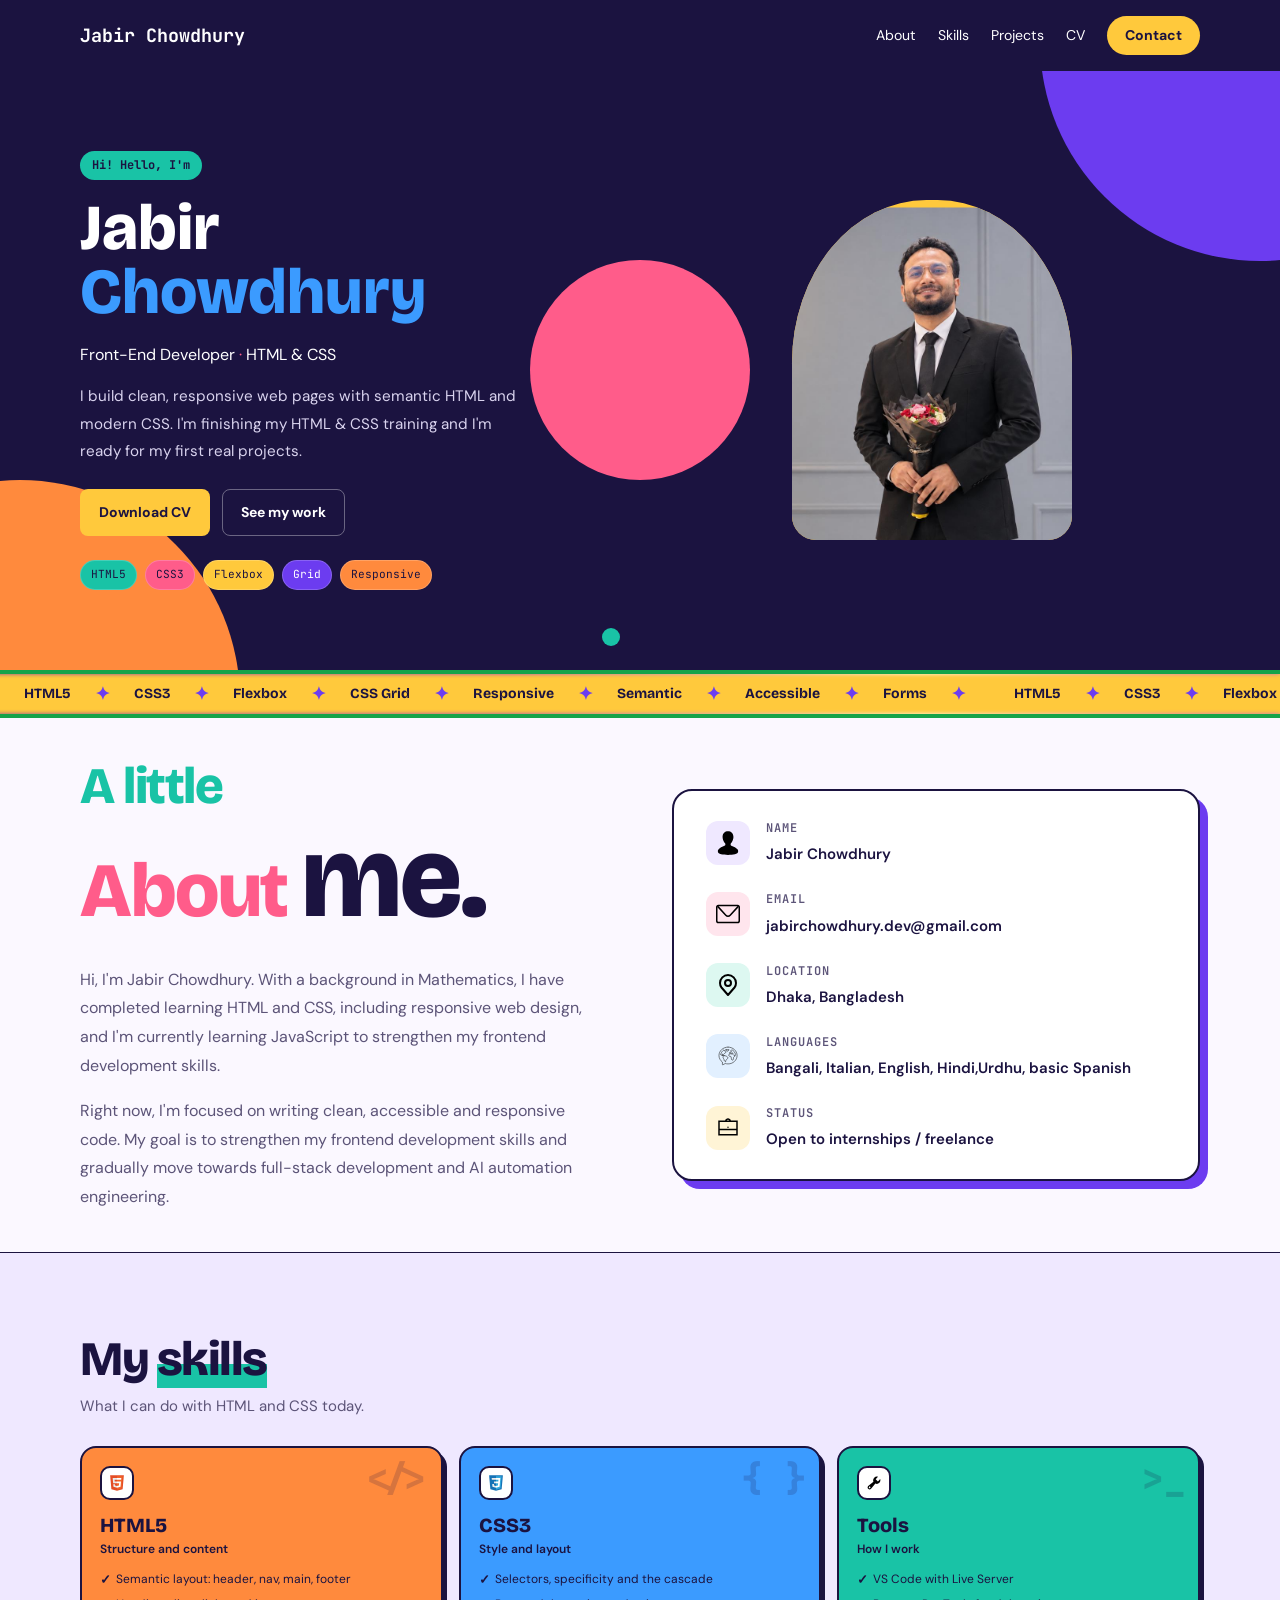
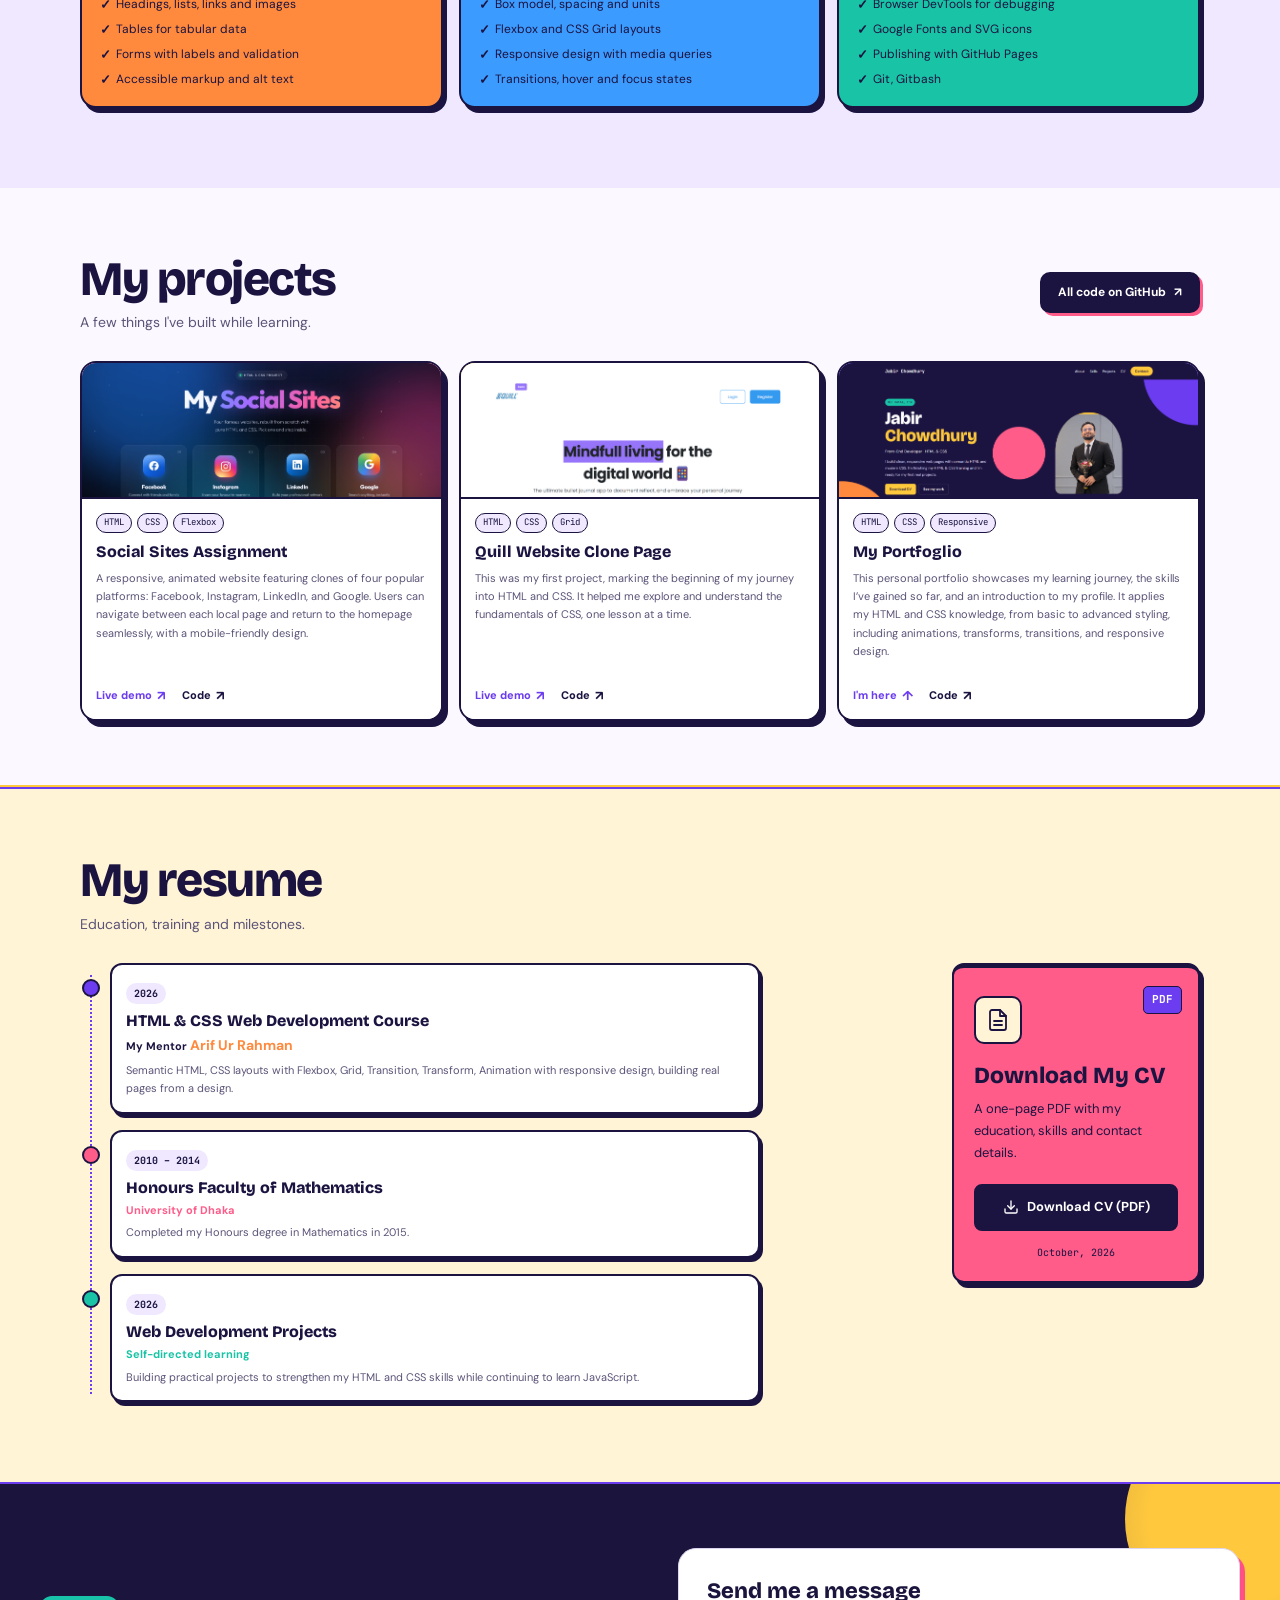
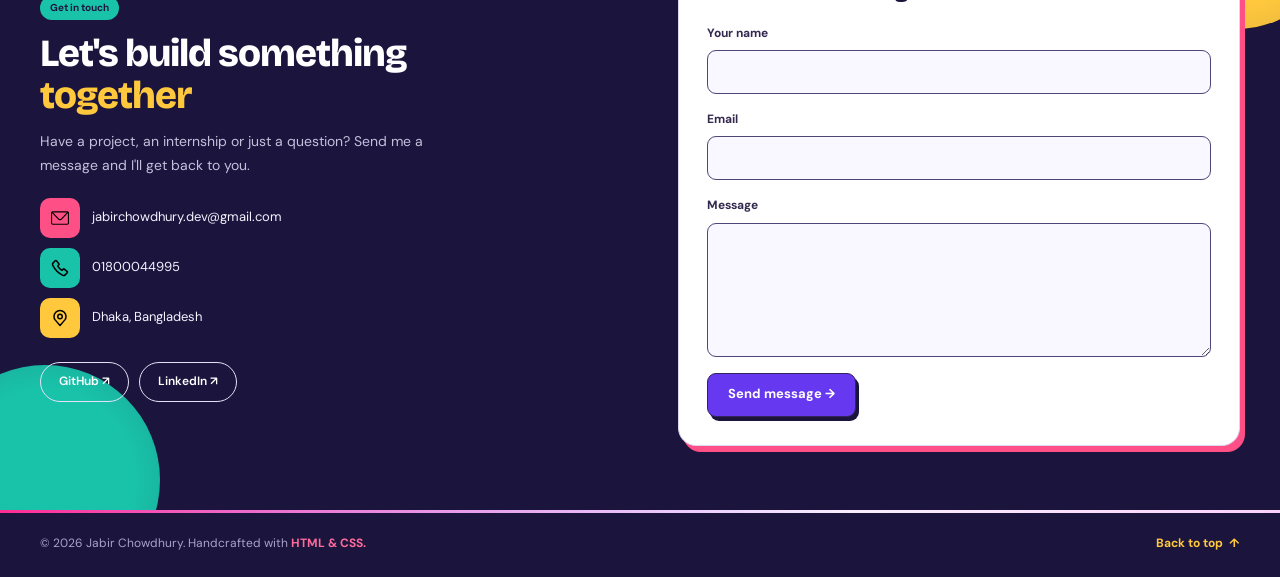
==== commit c3d5b6b8: "Update portfolio hero section styling" ====
--- a/index.html
+++ b/index.html
@@ -24,10 +24,11 @@
 
   <body id="top">
 
+    <!-- Header and navigation will be added in Issue #2 -->
      <header class="site-header">
        <div class="container">
-         <a class="logo" href="#home" aria-label="Jabir Chowdhury, back to the top">
-           <span class="logo-bracket">&lt;</span>jabir <span class="logo-slash">/&gt;</span>
+         <a class="logo" href="#home">
+            Jabir Chowdhury
          </a>
 
          <nav class="main-navigation" aria-label="Main navigation">
@@ -43,13 +44,14 @@
      </header>
 
     <main>
+      <!-- Hero section will be added in Issue #3 -->
       <section class="hero-section" id="home">
           <div class="container hero-container">
 
     <!-- Left side: Profile information -->
             <div class="hero-content">
 
-              <p class="hero-badge"><span aria-hidden="true">&lt;h1&gt;</span> Hello, I'm</p>
+              <p class="hero-badge">Hi! Hello, I'm</p>
 
               <h1>
                 Jabir
@@ -57,9 +59,7 @@
               </h1>
 
               <p class="hero-role">
-                 Front-End Developer ·
-                 <span class="role-html">HTML</span> &amp;
-                 <span class="role-css">CSS</span>
+                 Front-End Developer <span>·</span> HTML &amp; CSS
               </p>
 
               <p class="hero-description">
@@ -73,28 +73,12 @@
                   class="button button-primary"
                   href="Jabir_Chowdhury_CV.pdf"
                   download
-                >
-                  <svg
-                    xmlns="http://www.w3.org/2000/svg"
-                    width="18"
-                    height="18"
-                    viewBox="0 0 24 24"
-                    fill="none"
-                    stroke="currentColor"
-                    stroke-width="2"
-                    stroke-linecap="round"
-                    stroke-linejoin="round"
-                    aria-hidden="true"
-                  >
-                    <path d="M21 15v4a2 2 0 0 1-2 2H5a2 2 0 0 1-2-2v-4"/>
-                    <path d="m7 10 5 5 5-5"/>
-                    <path d="M12 15V3"/>
-                  </svg>
+                    >
                   Download CV
                 </a>
 
                 <a class="button button-secondary" href="#projects">
-                  See my work <span aria-hidden="true">→</span>
+                   See my work
                 </a>
               </div>
 
@@ -108,32 +92,25 @@
 
             </div>
 
-            <!-- Right side: Profile picture with code stickers -->
+    <!-- Right side: Profile picture -->
             <div class="hero-visual">
-              <div class="profile-frame">
-                <div class="profile-shape">
-                  <img
-                    class="profile-picture"
-                    src="images/profile-picture.jpeg"
-                    alt="Jabir Chowdhury"
+
+              <div class="profile-shape">
+               <img
+                  class="profile-picture"
+                  src="images/profile-picture.jpeg"
+                  alt="Jabir Chowdhury"
                   />
-                </div>
-
-                <span class="code-sticker sticker-html" aria-hidden="true">&lt;html&gt;</span>
-                <span class="code-sticker sticker-grid" aria-hidden="true">display: grid;</span>
-
-                <svg class="hero-star" viewBox="0 0 48 48" aria-hidden="true">
-                  <path d="M24 3C25.6 15.5 32.5 22.4 45 24 32.5 25.6 25.6 32.5 24 45 22.4 32.5 15.5 25.6 3 24 15.5 22.4 22.4 15.5 24 3Z"/>
-                </svg>
               </div>
-            </div>
-         </div>
-
-         <!-- Background decorations -->
+            </div>  
+         </div> 
+
+         <!----------- background decorations-->
          <div class="shape shape-circle-purple" aria-hidden="true"></div>
          <div class="shape shape-circle-pink" aria-hidden="true"></div>
          <div class="shape shape-dot-green" aria-hidden="true"></div>
-
+         <div class="shape shape-circle-orange" aria-hidden="true"></div>
+         
       </section>
         <!-- Scrolling skills strip -->
       <div class="marquee" aria-hidden="true">
@@ -190,9 +167,7 @@
           <!-- Left Side: About Me -->
           <div class="about-intro">
 
-             <span class="section-tag tag-about" aria-hidden="true">&lt;section id="about"&gt;</span>
-
-             <h2>About <span>me</span></h2>
+             <h2> A little <br> <span>About <span class="color-blue">me.</span></span></h2>
 
              <p>
                 Hi, I'm Jabir Chowdhury. With a background in Mathematics,
@@ -236,9 +211,11 @@
                  <div class="info-text">
                   <span class="info-label">Email</span>
                   <p>
-                    <a href="mailto:jabirchowdhury.dev@gmail.com">
+                    <a href="https://mail.google.com/">
                       jabirchowdhury.dev@gmail.com
+
                     </a>
+                    
                   </p>
                  </div>
               </li>
@@ -273,7 +250,7 @@
                       >
                <div class="info-text">
                   <span class="info-label">Languages</span>
-                  <p>Bangla, Italian, English, Hindi, Urdu, basic Spanish</p>
+                  <p>Bangali, Italian, English, Hindi,Urdhu, basic Spanish</p>
                </div>
              </li>
 
@@ -301,7 +278,7 @@
   <div class="container">
 
     <div class="skills-header">
-      <span class="section-tag tag-skills" aria-hidden="true">&lt;section id="skills"&gt;</span>
+     
 
       <h2>My <span>skills</span></h2>
 
@@ -366,7 +343,7 @@
           <li>Browser DevTools for debugging</li>
           <li>Google Fonts and SVG icons</li>
           <li>Publishing with GitHub Pages</li>
-          <li>Git and Git Bash</li>
+          <li>Git, Gitbash</li>
         </ul>
       </div>
 
@@ -382,8 +359,7 @@
     <!-- Section Heading and GitHub Link -->
     <div class="projects-header">
       <div class="projects-heading">
-        <span class="section-tag tag-projects" aria-hidden="true">&lt;section id="projects"&gt;</span>
-        <h2>My <span>projects</span></h2>
+        <h2>My projects</h2>
         <p>A few things I've built while learning.</p>
       </div>
 
@@ -405,29 +381,27 @@
 
         <a
           class="project-preview"
-          href="https://arif-ur-rahman.github.io/social-sites-assignment/"
+          href="file:///D:/codes/assignments/social-sites-assignment/index.html"
           target="_blank"
           rel="noopener noreferrer"
           aria-label="View Project One live demo"
         >
-          <span class="browser-frame">
-            <img
-              src="images/screenshot-project1.png"
-              alt="Preview of social-sites-assignment Project One"
-            >
-          </span>
+          <img
+            src="images/screenshot-project1.png"
+            alt="Preview of social-sites-assignment Project One"
+          >
         </a>
 
         <div class="project-content">
 
           <div class="project-tags">
-            <span class="tech-html">HTML</span>
-            <span class="tech-css">CSS</span>
-            <span class="tech-flexbox">Flexbox</span>
+            <span>HTML</span>
+            <span>CSS</span>
+            <span>Flexbox</span>
           </div>
 
           <h3>
-            <a href="https://arif-ur-rahman.github.io/social-sites-assignment/"
+            <a href="file:///D:/codes/assignments/social-sites-assignment/index.html"
                target="_blank"
                rel="noopener noreferrer">
               Social Sites Assignment
@@ -442,7 +416,7 @@
 
           <div class="project-links">
             <a
-              href="https://arif-ur-rahman.github.io/social-sites-assignment/"
+              href="file:///D:/codes/assignments/social-sites-assignment/index.html"
               target="_blank"
               rel="noopener noreferrer"
             >
@@ -471,20 +445,18 @@
           rel="noopener noreferrer"
           aria-label="View Quill website, Project Two live demo"
         >
-          <span class="browser-frame">
-            <img
-              src="images/screenshot-project2.png"
-              alt="Preview of Quill website Project Two"
-            >
-          </span>
+          <img
+            src="images/Screenshot project2.png"
+            alt="Preview of Quill website Project Two"
+          >
         </a>
 
         <div class="project-content">
 
           <div class="project-tags">
-            <span class="tech-html">HTML</span>
-            <span class="tech-css">CSS</span>
-            <span class="tech-grid">Grid</span>
+            <span>HTML</span>
+            <span>CSS</span>
+            <span>Grid</span>
           </div>
 
           <h3>
@@ -502,7 +474,7 @@
 
           <div class="project-links">
             <a
-              href="https://jabir-chowdhury.github.io/Quill-web/"
+              href="https://github.com/Jabir-Chowdhury/Quill-web"
               target="_blank"
               rel="noopener noreferrer"
             >
@@ -526,28 +498,30 @@
 
         <a
           class="project-preview"
-          href="#home"
-          aria-label="Back to the top of this portfolio"
+          href="https://jabir-chowdhury.github.io/Jabir-Portfolio/"
+          target="_blank"
+          rel="noopener noreferrer"
+          aria-label="View My Portfolio live"
         >
-          <span class="browser-frame">
-            <img
-              src="images/screenshot-project3.png"
-              alt="Preview of My Portfolio Website project three"
-            >
-          </span>
+          <img
+            src="images/Screenshot-project3.png"
+            alt="Preview of My Portfolio Website project three"
+          >
         </a>
 
         <div class="project-content">
 
           <div class="project-tags">
-            <span class="tech-html">HTML</span>
-            <span class="tech-css">CSS</span>
-            <span class="tech-responsive">Responsive</span>
+            <span>HTML</span>
+            <span>CSS</span>
+            <span>Responsive</span>
           </div>
 
           <h3>
-            <a href="#home">
-              This portfolio
+            <a href="https://jabir-chowdhury.github.io/Jabir-Portfolio/"
+               target="_blank"
+               rel="noopener noreferrer">
+              My Portfoglio
             </a>
           </h3>
 
@@ -559,8 +533,12 @@
           </p>
 
           <div class="project-links">
-            <a href="#home">
-              You're here <span aria-hidden="true">↑</span>
+            <a
+              href="https://jabir-chowdhury.github.io/Jabir-Portfolio/"
+              target="_blank"
+              rel="noopener noreferrer"
+            >
+              I'm here <span aria-hidden="true">↑</span>
             </a>
 
             <a
@@ -593,8 +571,7 @@
 
     <!-- Section Heading -->
     <div class="resume-header">
-      <span class="section-tag tag-resume" aria-hidden="true">&lt;section id="resume"&gt;</span>
-      <h2>My <span>resume</span></h2>
+      <h2>My resume</h2>
       <p>Education, training and milestones.</p>
     </div>
 
@@ -612,8 +589,8 @@
 
             <h3>HTML &amp; CSS Web Development Course</h3>
 
-            <p class="resume-institution">
-              Mentor:
+            <p class="resume-institution my-mentor">
+              My Mentor
               <a href="https://arif-resume-five.vercel.app/">Arif Ur Rahman</a>
             </p>
 
@@ -628,11 +605,11 @@
         <div class="resume-item">
           <span class="resume-dot" aria-hidden="true"></span>
           <div class="resume-item-content">
-            <span class="resume-year">2010 – 2015</span>
-
-            <h3>Bachelor's Degree (Honours) in Mathematics</h3>
-
-            <p class="resume-institution">
+            <span class="resume-year">2010 – 2014</span>
+
+            <h3>Honours Faculty of Mathematics</h3>
+
+            <p class="resume-institution color-pink">
               University of Dhaka
             </p>
 
@@ -691,7 +668,7 @@
           PDF
         </span>
 
-        <h3>Download my CV</h3>
+        <h3>Download My CV</h3>
 
         <p>
           A one-page PDF with my education, skills and contact details.
@@ -725,7 +702,7 @@
         </a>
 
         <p class="resume-updated">
-          Updated October 2026
+          October, 2026
         </p>
 
       </aside>
@@ -736,13 +713,13 @@
 
 <!-- Contact Section -->
 <section class="contact-section" id="contact">
-  <div class="container contact-main">
+  <div class="contact-main">
 
     <!-- Left: Contact Information -->
     <div class="contact-container">
 
       <div class="contact-info">
-        <span class="section-tag tag-contact" aria-hidden="true">&lt;section id="contact"&gt;</span>
+        <span class="section-label">Get in touch</span>
 
         <h2>
           Let's build something
@@ -759,7 +736,7 @@
             <span class="contact-icon email-icon" aria-hidden="true">
               <img src="images/email.svg" alt="">
             </span>
-            <a href="mailto:jabirchowdhury.dev@gmail.com">
+            <a href="https://mail.google.com/mail/">
               jabirchowdhury.dev@gmail.com
             </a>
           </li>
@@ -768,7 +745,7 @@
             <span class="contact-icon phone-icon" aria-hidden="true">
               <img src="images/akar-icons--phone.svg" alt="">
             </span>
-            <a href="tel:+8801800044995">01800044995</a>
+            <a href="tel:+8801XXXXXXXXX">01800044995</a>
           </li>
 
           <li>
@@ -785,7 +762,7 @@
             GitHub ↗
           </a>
 
-          <a href="https://www.linkedin.com/in/jabir-chowdhury-14b099433/" target="_blank"
+          <a href="https://www.linkedin.com/feed/" target="_blank"
              rel="noopener noreferrer">
             LinkedIn ↗
           </a>
@@ -796,13 +773,7 @@
       <div class="contact-form-container">
         <h3>Send me a message</h3>
 
-        <!-- No JavaScript allowed, so the form opens the visitor's email app -->
-        <form
-          class="contact-form"
-          action="mailto:jabirchowdhury.dev@gmail.com"
-          method="post"
-          enctype="text/plain"
-        >
+        <form class="contact-form">
           <div class="form-group">
             <label for="contact-name">Your name</label>
             <input
@@ -845,14 +816,16 @@
   </div>
 </section>
 
+
+
+      <!-- Contact section will be added in Issue #8 -->
     </main>
     <footer class="site-footer">
-  <div class="container footer-container">
+  <div class="footer-container">
 
     <p class="footer-copyright">
       © 2026 Jabir Chowdhury. Handcrafted with
-      <span class="footer-html">HTML</span> &amp;
-      <span class="footer-css">CSS</span>.
+      <span>HTML &amp; CSS.</span>
     </p>
 
     <a class="back-to-top" href="#top">
@@ -862,5 +835,6 @@
   </div>
 </footer>
 
+    <!-- Footer will be added in Issue #8 -->
   </body>
 </html>
--- a/css/style.css
+++ b/css/style.css
@@ -17,33 +17,7 @@
   /* Additional colors used by the design */
   --lav: #EFE8FF;
   --cream: #FFF4D6;
-  --text: #3A3360;
-  --muted: #5A5280;
-  --white: #FFFFFF;
-
-  /* Text, lines and accents on the navy sections */
-  --on-dark: #D6D0F5;
-  --on-dark-muted: #AAA3C8;
-  --line-on-dark: #2A224B;
-  --pink-light: #FF8FB0;
-  --blue-light: #7CC4FF;
-
-  /* Light tints for tags, pills and icon tiles */
-  --violet-tint: #E3D9FF;
-  --pink-tint: #FFD6E2;
-  --mint-tint: #C8F3EA;
-  --blue-tint: #D3E8FF;
-  --yellow-tint: #FFEDB8;
-  --orange-tint: #FFE2CF;
-
-  /* Highlighter stripes behind heading words */
-  --mint-highlight: #8EEBD9;
-  --pink-highlight: #FFB3C9;
-  --blue-highlight: #A9D2FF;
-
-  /* Darker pink and mint for small text on white */
-  --pink-text: #C4245A;
-  --mint-text: #0B7A67;
+  --muted: #5C5478;
 
   /* Fonts specified by the teacher */
   --font-h: "Bricolage Grotesque", sans-serif;
@@ -97,50 +71,16 @@
   font: inherit;
 }
 
-/* Code-style labels above each section heading, e.g. <section id="about"> */
-.section-tag {
-  display: inline-block;
-  margin: 0 0 14px;
-  padding: 5px 12px;
-  border: 1.5px solid var(--navy);
-  border-radius: 999px;
-  color: var(--navy);
-  font-family: var(--font-m);
-  font-size: 13px;
-  line-height: 1.4;
-}
-
-.tag-about {
-  background-color: var(--pink-tint);
-}
-
-.tag-skills {
-  background-color: var(--blue-tint);
-}
-
-.tag-projects {
-  background-color: var(--yellow-tint);
-}
-
-.tag-resume {
-  background-color: var(--mint-tint);
-}
-
-.tag-contact {
-  border-color: var(--mint);
-  background-color: var(--mint);
-}
-
 /* ---------- Header & Navigation ---------- */
 
 .container {
-  width: min(1160px, calc(100% - 40px));
+  width: min(1120px, calc(100% - 40px));
   margin-inline: auto;
 }
 
 .site-header {
   background-color: var(--navy);
-  color: var(--white);
+  color: #fff;
 }
 
 .site-header .container {
@@ -148,29 +88,20 @@
   justify-content: space-between;
   align-items: center;
   gap: 24px;
-  padding-block: 20px;
+  padding-block: 16px;
 }
 
 .logo {
-  color: var(--white);
+  color: #fff;
   font-family: var(--font-m);
-  font-size: 1.25rem;
+  font-size: 1.15rem;
   font-weight: 700;
-  white-space: nowrap;
-}
-
-.logo-bracket {
-  color: var(--pink);
-}
-
-.logo-slash {
-  color: var(--mint);
 }
 
 .nav-list {
   display: flex;
   align-items: center;
-  gap: 28px;
+  gap: 22px;
   list-style: none;
   margin: 0;
   padding: 0;
@@ -178,7 +109,7 @@
 
 .nav-list a {
   display: inline-block;
-  font-size: 0.9375rem;
+  font-size: 0.88rem;
 }
 
 .nav-list a:not(.nav-contact):hover {
@@ -186,7 +117,7 @@
 }
 
 .nav-contact {
-  padding: 10px 20px;
+  padding: 8px 18px;
   border-radius: 999px;
   background-color: var(--yellow);
   color: var(--navy);
@@ -198,9 +129,9 @@
   position: relative;
   isolation: isolate;
   overflow: hidden;
-  padding: 80px 0 120px;
+  padding-block: 80px;
   background-color: var(--navy);
-  color: var(--white);
+  color: #fff;
 }
 
 .hero-container {
@@ -213,27 +144,26 @@
 }
 
 .hero-content {
-  max-width: 560px;
+  max-width: 520px;
 }
 
 .hero-badge {
   display: inline-block;
-  margin: 0 0 20px;
-  padding: 6px 14px;
+  margin: 0 0 16px;
+  padding: 5px 12px;
   border-radius: 999px;
   background-color: var(--mint);
   color: var(--navy);
   font-family: var(--font-m);
-  font-size: 0.8125rem;
+  font-size: 0.75rem;
   font-weight: 700;
 }
 
 .hero-content h1 {
-  margin: 0 0 22px;
-  font-size: clamp(3rem, 5.6vw, 5rem);
+  margin: 0 0 18px;
+  font-size: clamp(2.8rem, 5vw, 4.5rem);
   font-weight: 800;
-  line-height: 0.95;
-  letter-spacing: -2px;
+  line-height: 1;
 }
 
 .hero-content h1 span {
@@ -242,233 +172,239 @@
 }
 
 .hero-role {
-  margin: 0 0 18px;
-  font-size: 1.375rem;
-}
-
-/* "HTML" in pink and "CSS" in blue, like the design */
-.role-html {
-  color: var(--pink-light);
-}
-
-.role-css {
-  color: var(--blue-light);
+  margin: 0 0 16px;
+  font-size: 1rem;
+}
+
+.hero-role span {
+  color: var(--pink);
 }
 
 .hero-description {
-  max-width: 520px;
-  margin: 0 0 32px;
-  color: var(--on-dark);
-  font-size: 1.125rem;
-  line-height: 1.65;
+  max-width: 440px;
+  margin: 0 0 24px;
+  color: #D9D3EE;
+  font-size: 0.95rem;
+  line-height: 1.8;
 }
 
 .hero-actions {
   display: flex;
   flex-wrap: wrap;
-  gap: 14px;
-  margin-bottom: 28px;
+  gap: 12px;
+  margin-bottom: 24px;
 }
 
 .button {
-  display: inline-flex;
-  align-items: center;
-  gap: 10px;
-  padding: 14px 24px;
-  border: 2px solid transparent;
-  border-radius: 10px;
-  font-size: 1rem;
+  display: inline-block;
+  padding: 11px 18px;
+  border: 1px solid transparent;
+  border-radius: 8px;
+  font-size: 0.875rem;
   font-weight: 700;
-  transition:
-    transform 180ms ease,
-    box-shadow 180ms ease,
-    background-color 180ms ease,
-    color 180ms ease;
-}
-
-.button:focus-visible {
-  outline: 3px solid var(--mint);
-  outline-offset: 3px;
 }
 
 .button-primary {
   background-color: var(--yellow);
   color: var(--navy);
-  box-shadow: 4px 4px 0 var(--pink);
-}
-
-.button-primary:hover {
-  transform: translate(2px, 2px);
-  box-shadow: 2px 2px 0 var(--pink);
 }
 
 .button-secondary {
-  border-color: var(--white);
-  color: var(--white);
-}
-
-.button-secondary:hover {
-  background-color: var(--white);
-  color: var(--navy);
+  border-color: rgb(255 255 255 / 35%);
+  color: #fff;
 }
 
 .hero-skills {
   display: flex;
   flex-wrap: wrap;
-  gap: 10px;
+  gap: 8px;
   margin: 0;
   padding: 0;
   list-style: none;
 }
 
 .hero-skills li {
-  padding: 6px 14px;
+  padding: 5px 10px;
+  border: 1px solid rgb(255 255 255 / 20%);
   border-radius: 999px;
-  color: var(--navy);
+  color: #fff;
   font-family: var(--font-m);
-  font-size: 0.8125rem;
-}
-
-/* Skill pill colours, in the design's order */
-.hero-skills li:nth-child(1) {
-  background-color: var(--orange);
-}
-
-.hero-skills li:nth-child(2) {
-  background-color: var(--blue);
-}
-
-.hero-skills li:nth-child(3) {
-  background-color: var(--pink);
-}
-
-.hero-skills li:nth-child(4) {
-  background-color: var(--mint);
-}
-
-.hero-skills li:nth-child(5) {
+  font-size: 0.7rem;
+}
+
+
+
+.hero-visual {
+  position: relative;
+  display: flex;
+  justify-content: center;
+  align-items: center;
+  min-width: 0;
+}
+
+.profile-shape {
+  position: relative;
+  z-index: 1;
+  width: 280px;
+  height: 340px;
+  overflow: hidden;
+  border-radius: 48% 48% 24px 24px;
   background-color: var(--yellow);
 }
 
-.hero-visual {
-  display: flex;
-  justify-content: flex-end;
-  min-width: 0;
-}
-
-/* Holds the arch and the stickers that hang over its edges */
-.profile-frame {
-  position: relative;
-  width: min(100%, 400px);
-}
-
-/* 4:5 arch: a half-circle top (50% of the width = 40% of the height) */
-.profile-shape {
-  aspect-ratio: 4 / 5;
-  overflow: hidden;
-  border: 4px solid var(--white);
-  border-radius: 50% 50% 28px 28px / 40% 40% 28px 28px;
-  background-color: var(--yellow);
-}
-
 .profile-picture {
+  display: block;
   width: 100%;
   height: 100%;
   object-fit: cover;
-  /* The photo is landscape, so show its right side, where Jabir stands */
-  object-position: 100% 0;
-}
-
-/* Code stickers on the photo, like the design */
-.code-sticker {
-  position: absolute;
-  z-index: 2;
-  padding: 8px 14px;
-  border: 2px solid var(--navy);
-  border-radius: 10px;
-  color: var(--navy);
-  font-family: var(--font-m);
-  font-size: 14px;
-  font-weight: 700;
-  line-height: 1.2;
-  white-space: nowrap;
-}
-
-.sticker-html {
-  top: 8%;
-  left: -4%;
-  background-color: var(--white);
-  box-shadow: 4px 4px 0 var(--pink);
-  transform: rotate(-8deg);
-}
-
-.sticker-grid {
-  right: -5%;
-  bottom: 4%;
-  background-color: var(--mint);
-  box-shadow: 4px 4px 0 var(--white);
-  transform: rotate(6deg);
-}
-
-.hero-star {
-  position: absolute;
-  z-index: 2;
-  top: -1%;
-  right: 5%;
-  width: 48px;
-  height: 48px;
-}
-
-.hero-star path {
-  fill: var(--pink);
-  stroke: var(--navy);
-  stroke-width: 2.5;
-  stroke-linejoin: round;
-}
-
-/* Background decorations */
+  object-position: 105% 50%;
+   transform: translateY(33px) scale(1.15);
+
+}
+
+
+
 .shape {
   position: absolute;
+  pointer-events: none;
+}
+
+
+.shape-circle-purple {
+  width: 440px;
+  height: 440px;
+  top: -250px;
+  right: -200px;
+  border-radius: 50%;
+  background-color: var(--violet);
+  opacity: 1;
   z-index: 0;
+}
+
+
+.shape-circle-pink {
+  position: absolute;
+  width: 220px;
+  height: 220px;
+  top: 50%;
+  left: 50%;
+  transform: translate(-50%, -50%);
   border-radius: 50%;
-  pointer-events: none;
-}
-
-.shape-circle-purple {
-  width: 600px;
-  height: 600px;
-  top: -330px;
-  right: -160px;
-  background-color: var(--violet);
-}
-
-/* Pink circle peeking in at the bottom-left corner */
-.shape-circle-pink {
-  width: 260px;
-  height: 260px;
-  bottom: -158px;
-  left: -130px;
   background-color: var(--pink);
-}
+  opacity: 1;
+  z-index: 0;
+}
+
 
 .shape-dot-green {
-  width: 26px;
-  height: 26px;
-  bottom: 64px;
+  width: 18px;
+  height: 18px;
+  bottom: 24px;
   left: 47%;
+  border-radius: 50%;
   background-color: var(--mint);
-}
+  z-index: 0;
+} 
+.shape-circle-orange {
+  width: 440px;
+  height: 440px;
+  bottom: -250px;
+  left: -200px;
+  border-radius: 50%;
+  background-color: var(--orange);
+  z-index: 0;
+}
+
+
+
 
 .marquee {
+  position: relative;
+  width: 100%;
   overflow: hidden;
   background-color: var(--yellow);
-  border-block: 3px solid var(--navy);
-}
+  border-top: 4px solid #16a34a;
+  border-bottom: 4px solid #16a34a;
+
+  animation: water-border-glow 6s ease-in-out infinite;
+}
+
+/* Flowing, blurred light */
+.marquee::before,
+.marquee::after {
+  content: "";
+  position: absolute;
+  left: -100%;
+  width: 200%;
+  height: 4px;
+  background: linear-gradient(
+    90deg,
+    #16a34a 0%,
+    #663399 20%,
+    #9932cc 35%,
+    #ffffff 43%,
+    #da70d6 48%,
+    #663399 58%,
+    #16a34a 75%,
+    #663399 90%,
+    #16a34a 100%
+  );
+  background-size: 200% 100%;
+  filter: blur(2px);
+  opacity: 0.95;
+  pointer-events: none;
+  animation: water-light-flow 4s ease-in-out infinite alternate;
+}
+
+.marquee::before {
+  top: -4px;
+}
+
+.marquee::after {
+  bottom: -4px;
+  animation-delay: -2s;
+}
+
+@keyframes water-light-flow {
+  0% {
+    transform: translateX(-15%);
+    background-position: 0% 50%;
+    filter: blur(2px);
+  }
+
+  50% {
+    background-position: 100% 50%;
+    filter: blur(3px);
+  }
+
+  100% {
+    transform: translateX(15%);
+    background-position: 0% 50%;
+    filter: blur(2px);
+  }
+}
+
+@keyframes water-border-glow {
+  0%, 100% {
+    border-top-color: #16a34a;
+    border-bottom-color: #663399;
+    box-shadow: 0 -1px 8px #16a34a44,
+                0 1px 8px #9932cc44;
+  }
+
+  50% {
+    border-top-color: #9932cc;
+    border-bottom-color: #16a34a;
+    box-shadow: 0 -1px 12px #9932cc88,
+                0 1px 12px #16a34a88;
+  }
+}
+
 
 .marquee-track {
   display: flex;
   width: max-content;
-  animation: marquee-scroll 35s linear infinite;
+  animation: marquee-scroll 25s linear infinite;
   will-change: transform;
 }
 
@@ -476,10 +412,9 @@
   display: flex;
   align-items: center;
   flex: 0 0 auto;
-  gap: 32px;
+  gap: 24px;
   margin: 0;
-  /* Half the gap on each side keeps the spacing even where the two copies meet */
-  padding: 14px 16px;
+  padding: 6px 24px;
   list-style: none;
 }
 
@@ -488,19 +423,13 @@
   white-space: nowrap;
   color: var(--navy);
   font-family: var(--font-h);
-  font-size: 24px;
-  font-weight: 800;
-  line-height: 1.2;
-}
-
-/* Stars alternate pink and violet, like the design */
+  font-size: 14px;
+  font-weight: 700;
+}
+
 .marquee-group .star {
-  color: var(--pink);
-  font-size: 20px;
-}
-
-.marquee-group .star:nth-child(4n) {
   color: var(--violet);
+  font-size: 18px;
 }
 
 /* Marquee text movement */
@@ -514,13 +443,6 @@
   }
 }
 
-/* Stop the strip for visitors who prefer less motion */
-@media (prefers-reduced-motion: reduce) {
-  .marquee-track {
-    animation: none;
-  }
-}
-
 
  
 /* =========================
@@ -528,52 +450,54 @@
 ========================= */
 
 .about-section {
-  padding: 100px 0;
+  padding: 40px 0;
   background-color: var(--bg);
-  border-bottom: 2px solid var(--navy);
+  border-bottom: 1px solid var(--navy);
 }
 
 /* Left and right containers */
 .about-content {
   display: grid;
-  grid-template-columns: minmax(0, 1fr) minmax(0, 460px);
+  grid-template-columns: minmax(0, 1fr) 1fr;
   align-items: center;
-  gap: 72px;
+  gap: 64px;
 }
 
 /* About introduction */
 .about-intro h2 {
   margin: 0 0 24px;
-  color: var(--navy);
+  color: var(--mint);
   font-family: var(--font-h);
-  font-size: clamp(36px, 4.5vw, 54px);
+  font-size: clamp(36px, 4vw, 56px);
   font-weight: 800;
   line-height: 1.1;
   letter-spacing: -1.5px;
 }
 
-/* Highlighter stripe behind "me", like the other section headings */
 .about-intro h2 span {
-  background: linear-gradient(
-    transparent 62%,
-    var(--yellow) 62%
-  );
+  color: var(--pink);
+  font-size: 1.5em;
+  display: inline-block;
+}
+h2 .color-blue {
+  color: var(--navy) !important;
 }
 
 .about-intro p {
   margin: 0 0 16px;
-  color: var(--text);
+  color: var(--muted);
   font-family: var(--font-b);
-  font-size: 17px;
-  line-height: 1.7;
+  font-size: 16px;
+  line-height: 1.8;
 }
 
 .about-intro p:last-child {
   margin-bottom: 0;
 }
 /* About Information Card */
+/* About Information Card */
 .about-card {
-  background-color: var(--white);
+  background-color: #FFFFFF;
   border: 2px solid var(--navy);
   border-radius: 20px;
   padding: 28px 32px;
@@ -584,7 +508,7 @@
 .about-info-list {
   display: flex;
   flex-direction: column;
-  gap: 18px;
+  gap: 24px;
   list-style: none;
   margin: 0;
   padding: 0;
@@ -599,34 +523,33 @@
 
 /* Information Icons */
 .info-icon {
-  width: 46px;
-  height: 46px;
+  width: 44px;
+  height: 44px;
   flex-shrink: 0;
   padding: 10px;
-  border: 2px solid var(--navy);
   border-radius: 12px;
   object-fit: contain;
 }
 
-/* Icon Background Colors: solid palette colours, like the design */
+/* Icon Background Colors */
 .about-info-item:nth-child(1) .info-icon {
-  background-color: var(--yellow);
+  background-color: var(--lav);
 }
 
 .about-info-item:nth-child(2) .info-icon {
-  background-color: var(--pink);
+  background-color: #FFE5ED;
 }
 
 .about-info-item:nth-child(3) .info-icon {
-  background-color: var(--mint);
+  background-color: #DDF8F1;
 }
 
 .about-info-item:nth-child(4) .info-icon {
-  background-color: var(--blue);
+  background-color: #E2F0FF;
 }
 
 .about-info-item:nth-child(5) .info-icon {
-  background-color: var(--orange);
+  background-color: var(--cream);
 }
 
 /* Information Text */
@@ -640,15 +563,18 @@
   color: var(--muted);
   font-family: var(--font-m);
   font-size: 12px;
+  font-weight: 600;
+  text-transform: uppercase;
+  letter-spacing: 1px;
 }
 
 .info-text p {
   margin: 0;
   color: var(--navy);
   font-family: var(--font-b);
-  font-size: 17px;
-  font-weight: 700;
-  line-height: 1.5;
+  font-size: 15px;
+  font-weight: 600;
+  line-height: 1.6;
   overflow-wrap: anywhere;
 }
 .info-text a {
@@ -661,50 +587,26 @@
   text-decoration: underline;
 }
 
-/* About: stack the text and the card on tablets and phones */
-@media (max-width: 768px) {
-  .about-content {
-    grid-template-columns: minmax(0, 1fr);
-    gap: 48px;
-  }
-}
-
-@media (max-width: 600px) {
-  .about-section {
-    padding: 64px 0;
-  }
-
-  .about-card {
-    padding: 24px 20px;
-  }
-
-  /* A little smaller so the email address fits on one line */
-  .info-text p {
-    font-size: 15px;
-  }
-}
-
 /* ==============================
    SKILLS SECTION
 ================================ */
 
 .skills-section {
-  padding: 100px 0;
+  padding: 80px 0;
   background-color: var(--lav);
-  border-bottom: 2px solid var(--navy);
 }
 
 /* Skills Heading and Description */
 
 .skills-header {
-  margin-bottom: 40px;
+  margin-bottom: 28px;
 }
 
 .skills-header h2 {
   margin: 0 0 8px;
   color: var(--navy);
   font-family: var(--font-h);
-  font-size: clamp(36px, 4.5vw, 54px);
+  font-size: clamp(32px, 4vw, 48px);
   font-weight: 800;
   line-height: 1.1;
   letter-spacing: -1.5px;
@@ -712,8 +614,8 @@
 
 .skills-header h2 span {
   background: linear-gradient(
-    transparent 62%,
-    var(--mint-highlight) 62%
+    transparent 58%,
+    var(--mint) 58%
   );
 }
 
@@ -721,7 +623,7 @@
   margin: 0;
   color: var(--muted);
   font-family: var(--font-b);
-  font-size: 18px;
+  font-size: 15px;
   line-height: 1.6;
 }
 
@@ -730,7 +632,7 @@
 .skills-container {
   display: flex;
   align-items: stretch;
-  gap: 30px;
+  gap: 16px;
 }
 
 /* Individual Card */
@@ -739,10 +641,10 @@
   position: relative;
   flex: 1;
   min-width: 0;
-  padding: 32px;
+  padding: 18px;
   border: 2px solid var(--navy);
-  border-radius: 20px;
-  box-shadow: 6px 6px 0 var(--navy);
+  border-radius: 16px;
+  box-shadow: 4px 5px 0 var(--navy);
   color: var(--navy);
   overflow: hidden;
 }
@@ -765,23 +667,23 @@
 
 .skill-icon {
   display: block;
-  width: 52px;
-  height: 52px;
-  margin-bottom: 22px;
-  padding: 12px;
-  background-color: var(--white);
+  width: 34px;
+  height: 34px;
+  margin-bottom: 12px;
+  padding: 7px;
+  background-color: #FFFFFF;
   border: 2px solid var(--navy);
-  border-radius: 14px;
+  border-radius: 10px;
   object-fit: contain;
 }
 
 /* Card Heading */
 
 .skill-card h3 {
-  margin: 0 0 4px;
+  margin: 0 0 2px;
   color: var(--navy);
   font-family: var(--font-h);
-  font-size: 28px;
+  font-size: 20px;
   font-weight: 800;
   line-height: 1.3;
 }
@@ -789,11 +691,11 @@
 /* Card Subtitle */
 
 .skill-card .skill-subtitle {
-  margin: 0 0 22px;
+  margin: 0 0 12px;
   color: var(--navy);
   font-family: var(--font-b);
-  font-size: 15px;
-  font-weight: 700;
+  font-size: 12px;
+  font-weight: 600;
   line-height: 1.5;
 }
 
@@ -802,7 +704,7 @@
 .skill-list {
   display: flex;
   flex-direction: column;
-  gap: 10px;
+  gap: 7px;
   margin: 0;
   padding: 0;
   list-style: none;
@@ -812,12 +714,39 @@
 
 .skill-list li {
   position: relative;
-  padding-left: 28px;
+  padding-left: 16px;
   color: var(--navy);
   font-family: var(--font-b);
-  font-size: 16px;
-  line-height: 1.6;
-}
+  font-size: 12px;
+  line-height: 1.5;
+}
+
+/* Individual skill badge colors */
+.hero-skills li:nth-child(1) {
+  background-color: var(--mint);
+  color: var(--navy);
+}
+
+.hero-skills li:nth-child(2) {
+  background-color: var(--pink);
+  color: var(--navy);
+}
+
+.hero-skills li:nth-child(3) {
+  background-color: var(--yellow);
+  color: var(--navy);
+}
+
+.hero-skills li:nth-child(4) {
+  background-color: var(--violet);
+  color: #fff;
+}
+
+.hero-skills li:nth-child(5) {
+  background-color: var(--orange);
+  color: var(--navy);
+}
+
 
 /* Checkmark Before Each List Item */
 
@@ -827,7 +756,7 @@
   top: 0;
   left: 0;
   color: var(--navy);
-  font-size: 16px;
+  font-size: 13px;
   font-weight: 800;
 }
 
@@ -835,12 +764,11 @@
 
 .skill-card::after {
   position: absolute;
-  top: 24px;
-  right: 24px;
-  color: var(--navy);
-  opacity: 0.18;
+  top: 12px;
+  right: 12px;
+  color: rgb(27 19 64 / 18%);
   font-family: var(--font-m);
-  font-size: 52px;
+  font-size: 36px;
   font-weight: 800;
   line-height: 1;
   pointer-events: none;
@@ -860,31 +788,28 @@
 
 /* Responsive Layout */
 
-/* Tablet: two cards per row */
-@media (max-width: 900px) {
+@media (max-width: 760px) {
+  .skills-section {
+    padding: 60px 0;
+  }
+
   .skills-container {
     flex-wrap: wrap;
-    gap: 24px;
+    gap: 18px;
   }
 
   .skill-card {
-    flex: 1 1 calc(50% - 24px);
-  }
-}
-
-/* Mobile: one card per row */
-@media (max-width: 600px) {
-  .skills-section {
-    padding: 64px 0;
-  }
-
+    flex: 1 1 calc(50% - 18px);
+  }
+}
+
+@media (max-width: 520px) {
   .skills-container {
     flex-direction: column;
   }
 
   .skill-card {
     flex: 1 1 auto;
-    padding: 26px 24px;
   }
 }
 
@@ -893,9 +818,9 @@
 ================================ */
 
 .projects-section {
-  padding: 100px 0;
+  padding: 64px 0;
   background-color: var(--bg);
-  border-bottom: 2px solid var(--navy);
+  border-bottom: 2px solid var(--yellow);
 }
 
 /* Header: Heading on left, GitHub link on right */
@@ -903,33 +828,26 @@
 .projects-header {
   display: flex;
   justify-content: space-between;
-  align-items: flex-end;
+  align-items: center;
   gap: 24px;
-  margin-bottom: 40px;
+  margin-bottom: 28px;
 }
 
 .projects-heading h2 {
-  margin: 0 0 8px;
+  margin: 0 0 4px;
   color: var(--navy);
   font-family: var(--font-h);
-  font-size: clamp(36px, 4.5vw, 54px);
+  font-size: clamp(32px, 4vw, 48px);
   font-weight: 800;
   line-height: 1.15;
   letter-spacing: -1.5px;
-}
-
-.projects-heading h2 span {
-  background: linear-gradient(
-    transparent 62%,
-    var(--pink-highlight) 62%
-  );
 }
 
 .projects-heading p {
   margin: 0;
   color: var(--muted);
   font-family: var(--font-b);
-  font-size: 18px;
+  font-size: 14px;
   line-height: 1.6;
 }
 
@@ -941,16 +859,16 @@
   justify-content: center;
   gap: 8px;
   flex-shrink: 0;
-  padding: 14px 22px;
+  padding: 10px 16px;
   border: 2px solid var(--navy);
   border-radius: 10px;
   background-color: var(--navy);
-  color: var(--white);
+  color: #FFFFFF;
   font-family: var(--font-b);
-  font-size: 15px;
+  font-size: 12px;
   font-weight: 700;
   line-height: 1.4;
-  box-shadow: 4px 4px 0 var(--pink);
+  box-shadow: 3px 3px 0 var(--pink);
   transition:
     transform 180ms ease,
     box-shadow 180ms ease,
@@ -960,7 +878,7 @@
 .github-projects-link:hover {
   background-color: var(--violet);
   transform: translate(2px, 2px);
-  box-shadow: 2px 2px 0 var(--pink);
+  box-shadow: 1px 1px 0 var(--pink);
 }
 
 .github-projects-link:focus-visible {
@@ -975,7 +893,7 @@
 .projects-container {
   display: flex;
   align-items: stretch;
-  gap: 30px;
+  gap: 16px;
 }
 
 /* Individual Project Card */
@@ -987,10 +905,10 @@
   min-width: 0;
   overflow: hidden;
 
-  background-color: var(--white);
+  background-color: #FFFFFF;
   border: 2px solid var(--navy);
-  border-radius: 20px;
-  box-shadow: 6px 6px 0 var(--navy);
+  border-radius: 16px;
+  box-shadow: 5px 6px 0 var(--navy);
 
   transition:
     transform 200ms ease,
@@ -1001,7 +919,7 @@
 
 .project-card:hover {
   transform: translateY(-3px);
-  box-shadow: 6px 9px 0 var(--navy);
+  box-shadow: 5px 9px 0 var(--navy);
 }
 
 /* Keyboard Focus */
@@ -1015,11 +933,11 @@
    PROJECT PREVIEW
 ================================ */
 
-/* Coloured panel with the screenshot in a browser window, like the design */
 .project-preview {
-  display: block;
-  height: 226px;
-  padding: 24px 24px 0;
+  display: flex;
+  align-items: stretch;
+  justify-content: center;
+  height: 136px;
   overflow: hidden;
   border-bottom: 2px solid var(--navy);
   background-color: var(--pink);
@@ -1033,44 +951,6 @@
 
 .project-card:nth-child(3) .project-preview {
   background-color: var(--violet);
-}
-
-/* Browser window around the screenshot */
-
-.browser-frame {
-  position: relative;
-  display: block;
-  height: 100%;
-  overflow: hidden;
-  padding-top: 28px;
-  border: 2px solid var(--navy);
-  border-bottom: 0;
-  border-radius: 12px 12px 0 0;
-  background-color: var(--white);
-}
-
-/* Window bar along the top */
-.browser-frame::before {
-  content: "";
-  position: absolute;
-  inset: 0 0 auto;
-  height: 28px;
-  border-bottom: 2px solid var(--navy);
-}
-
-/* Three window dots: one circle plus two copies made with box-shadow */
-.browser-frame::after {
-  content: "";
-  position: absolute;
-  top: 8px;
-  left: 12px;
-  width: 10px;
-  height: 10px;
-  border-radius: 50%;
-  background-color: var(--pink);
-  box-shadow:
-    16px 0 0 var(--yellow),
-    32px 0 0 var(--mint);
 }
 
 /* Preview Screenshot */
@@ -1097,8 +977,8 @@
   flex: 1;
   flex-direction: column;
   align-items: flex-start;
-  padding: 24px;
-  background-color: var(--white);
+  padding: 14px;
+  background-color: #FFFFFF;
 }
 
 /* Technology Tags */
@@ -1106,51 +986,38 @@
 .project-tags {
   display: flex;
   flex-wrap: wrap;
-  gap: 8px;
-  margin-bottom: 14px;
+  gap: 5px;
+  margin-bottom: 8px;
 }
 
 .project-tags span {
   display: inline-flex;
   align-items: center;
-  padding: 3px 10px;
-  border: 1.5px solid var(--navy);
+  padding: 2px 7px;
+  border: 1px solid var(--navy);
   border-radius: 999px;
-  background-color: var(--violet-tint);
+  background-color: var(--lav);
   color: var(--navy);
   font-family: var(--font-m);
-  font-size: 12px;
+  font-size: 9px;
   line-height: 1.5;
-}
-
-/* One tint per technology, like the design */
-.project-tags .tech-html {
-  background-color: var(--orange-tint);
-}
-
-.project-tags .tech-css {
-  background-color: var(--blue-tint);
-}
-
-.project-tags .tech-flexbox {
-  background-color: var(--pink-tint);
-}
-
-.project-tags .tech-grid {
-  background-color: var(--mint-tint);
-}
-
-.project-tags .tech-responsive {
-  background-color: var(--yellow-tint);
+  transition:
+    background-color 180ms ease,
+    color 180ms ease;
+}
+
+.project-tags span:hover {
+  background-color: var(--mint);
+  color: var(--navy);
 }
 
 /* Project Title */
 
 .project-content h3 {
-  margin: 0 0 8px;
+  margin: 0 0 6px;
   color: var(--navy);
   font-family: var(--font-h);
-  font-size: 22px;
+  font-size: 16px;
   font-weight: 800;
   line-height: 1.4;
 }
@@ -1168,10 +1035,10 @@
 /* Project Description */
 
 .project-content > p {
-  margin: 0 0 16px;
+  margin: 0 0 14px;
   color: var(--muted);
   font-family: var(--font-b);
-  font-size: 15px;
+  font-size: 11px;
   line-height: 1.65;
 }
 
@@ -1183,9 +1050,9 @@
   display: flex;
   align-items: center;
   flex-wrap: wrap;
-  gap: 24px;
+  gap: 16px;
   margin-top: auto;
-  padding-top: 16px;
+  padding-top: 12px;
 }
 
 /* Individual Links */
@@ -1197,8 +1064,8 @@
 
   color: var(--navy);
   font-family: var(--font-b);
-  font-size: 16px;
-  font-weight: 700;
+  font-size: 11px;
+  font-weight: 800;
   line-height: 1.5;
   white-space: nowrap;
 
@@ -1232,7 +1099,7 @@
 
 .project-links a span {
   display: inline-block;
-  font-size: 16px;
+  font-size: 13px;
   transition: transform 180ms ease;
 }
 
@@ -1248,30 +1115,42 @@
 @media (max-width: 900px) {
   .projects-container {
     flex-wrap: wrap;
-    gap: 24px;
+    gap: 20px;
   }
 
   .project-card {
-    flex: 1 1 calc(50% - 24px);
+    flex: 1 1 calc(50% - 20px);
+  }
+
+  .project-preview {
+    height: 160px;
   }
 }
 
 /* Mobile */
 @media (max-width: 600px) {
   .projects-section {
-    padding: 64px 0;
+    padding: 48px 0;
   }
 
   .projects-header {
     align-items: flex-start;
     flex-direction: column;
-    gap: 20px;
-    margin-bottom: 32px;
+    gap: 16px;
+    margin-bottom: 24px;
+  }
+
+  .projects-heading h2 {
+    font-size: 36px;
+  }
+
+  .projects-heading p {
+    font-size: 13px;
   }
 
   .projects-container {
     flex-direction: column;
-    gap: 28px;
+    gap: 24px;
   }
 
   .project-card {
@@ -1280,23 +1159,38 @@
   }
 
   .project-preview {
-    height: 210px;
-    padding: 20px 20px 0;
+    height: 190px;
   }
 
   .project-content {
-    padding: 20px;
+    padding: 16px;
+  }
+
+  .project-content h3 {
+    font-size: 18px;
+  }
+
+  .project-content > p {
+    font-size: 13px;
+  }
+
+  .project-links a {
+    font-size: 12px;
   }
 }
 
 /* Very Small Mobile */
 @media (max-width: 380px) {
+  .projects-heading h2 {
+    font-size: 30px;
+  }
+
   .project-preview {
-    height: 180px;
+    height: 150px;
   }
 
   .project-content {
-    padding: 18px;
+    padding: 12px;
   }
 }
 
@@ -1304,6 +1198,7 @@
 @media (prefers-reduced-motion: reduce) {
   .project-card,
   .project-preview img,
+  .project-tags span,
   .project-links a,
   .project-links a span,
   .github-projects-link {
@@ -1324,38 +1219,33 @@
 ========================= */
 
 .resume-section {
-  padding: 100px 0;
+  padding: 64px 0;
   background-color: var(--cream);
+  border-top: 2px solid var(--violet);
+  border-bottom: 2px solid var(--violet);
 }
 
 /* Resume Heading */
 
 .resume-header {
-  margin-bottom: 40px;
+  margin-bottom: 28px;
 }
 
 .resume-header h2 {
-  margin: 0 0 8px;
+  margin: 0 0 4px;
   color: var(--navy);
   font-family: var(--font-h);
-  font-size: clamp(36px, 4.5vw, 54px);
+  font-size: clamp(32px, 4vw, 48px);
   font-weight: 800;
   line-height: 1.15;
   letter-spacing: -1.5px;
-}
-
-.resume-header h2 span {
-  background: linear-gradient(
-    transparent 62%,
-    var(--blue-highlight) 62%
-  );
 }
 
 .resume-header p {
   margin: 0;
   color: var(--muted);
   font-family: var(--font-b);
-  font-size: 18px;
+  font-size: 14px;
   line-height: 1.6;
 }
 
@@ -1364,49 +1254,54 @@
 .resume-container {
   display: flex;
   align-items: flex-start;
-  gap: 48px;
+  gap: 32px;
 }
 
 .resume-timeline {
   position: relative;
   flex: 1 1 0;
   min-width: 0;
-  max-width: 690px;
-  padding-left: 38px;
+  max-width: 680px;
+  padding-left: 30px;
+}
+
+.resume-cv-card {
+  flex: 0 0 248px;
+  min-width: 0;
 }
 
 /* Resume Timeline Cards */
 
 .resume-item {
   position: relative;
-  margin-bottom: 20px;
+  margin-bottom: 16px;
 }
 
 .resume-item-content {
-  padding: 22px 26px;
-  background-color: var(--white);
+  padding: 14px;
+  background-color: #FFFFFF;
   border: 2px solid var(--navy);
-  border-radius: 18px;
-  box-shadow: 5px 5px 0 var(--navy);
+  border-radius: 12px;
+  box-shadow: 3px 4px 0 var(--navy);
   transition: transform 200ms ease, box-shadow 200ms ease;
 }
 
 .resume-item-content:hover {
   transform: translateY(-2px);
-  box-shadow: 5px 7px 0 var(--navy);
+  box-shadow: 3px 6px 0 var(--navy);
 }
 
 /* Resume Year Badge */
 
 .resume-year {
   display: inline-block;
-  margin-bottom: 10px;
-  padding: 3px 10px;
+  margin-bottom: 6px;
+  padding: 3px 8px;
   border-radius: 999px;
-  background-color: var(--violet-tint);
+  background-color: var(--lav);
   color: var(--navy);
   font-family: var(--font-m);
-  font-size: 12px;
+  font-size: 10px;
   font-weight: 700;
   line-height: 1.5;
 }
@@ -1414,10 +1309,10 @@
 /* Resume Item Heading */
 
 .resume-item-content h3 {
-  margin: 0 0 4px;
+  margin: 0 0 3px;
   color: var(--navy);
   font-family: var(--font-h);
-  font-size: 21px;
+  font-size: 16px;
   font-weight: 800;
   line-height: 1.4;
 }
@@ -1425,67 +1320,62 @@
 /* Institution */
 
 .resume-institution {
-  margin: 0 0 10px;
-  color: var(--violet);
+  margin: 0 0 6px;
+  color: var(--pink);
   font-family: var(--font-b);
-  font-size: 15px;
+  font-size: 11px;
   font-weight: 700;
   line-height: 1.5;
+  color: var(--mint);
+}
+.my-mentor {
+  color: var(--navy);
+}
+.color-pink {
+  color: var(--pink);
 }
 
 .resume-institution a {
-  color: inherit;
+  color: var(--orange);
+  font-size: 14px;
+  text-decoration: none;
+}
+
+.resume-institution a:hover {
   text-decoration: underline;
-}
-
-.resume-institution a:hover {
-  color: var(--navy);
-}
-
-/* Each timeline item gets its own colour, like the design */
-.resume-item:nth-child(2) .resume-year {
-  background-color: var(--pink-tint);
-}
-
-.resume-item:nth-child(2) .resume-institution {
-  color: var(--pink-text);
-}
-
-.resume-item:nth-child(3) .resume-year {
-  background-color: var(--mint-tint);
-}
-
-.resume-item:nth-child(3) .resume-institution {
-  color: var(--mint-text);
 }
 
 /* Description */
 
 .resume-description {
   margin: 0;
-  color: var(--text);
+  color: var(--muted);
   font-family: var(--font-b);
-  font-size: 16px;
+  font-size: 11px;
   line-height: 1.6;
 }
 
 /* Resume Timeline Vertical Line */
+
+.resume-timeline {
+  position: relative;
+}
 
 .resume-timeline::before {
   content: "";
   position: absolute;
   top: 12px;
   bottom: 24px;
-  left: 8px;
-  border-left: 2px dashed var(--navy);
+  left: 10px;
+  border-left: 2px dotted var(--violet);
 }
 
 /* Resume Timeline Dots */
 
 .resume-dot {
   position: absolute;
-  top: 26px;
-  left: -38px;
+  top: 16px;
+  left: -28px;
   z-index: 2;
   width: 18px;
   height: 18px;
@@ -1508,14 +1398,15 @@
 
 .resume-cv-card {
   position: relative;
-  flex: 0 0 400px;
+  flex: 0 0 248px;
   min-width: 0;
   margin-left: auto;
-  padding: 32px;
+  padding: 28px 20px 20px;
   background-color: var(--pink);
   border: 2px solid var(--navy);
-  border-radius: 22px;
-  box-shadow: 8px 8px 0 var(--navy);
+  border-top: 5px solid var(--navy);
+  border-radius: 12px;
+  box-shadow: 4px 5px 0 var(--navy);
 }
 
 /* CV Icon */
@@ -1524,43 +1415,38 @@
   display: flex;
   align-items: center;
   justify-content: center;
-  width: 52px;
-  height: 52px;
-  margin-bottom: 22px;
-  color: var(--navy);
-  background-color: var(--white);
+  width: 48px;
+  height: 48px;
+  margin-bottom: 18px;
+  color: var(--navy);
+  background-color: var(--cream);
   border: 2px solid var(--navy);
-  border-radius: 12px;
-}
-
-/* PDF Badge: a round yellow sticker on the corner, like the design */
+  border-radius: 10px;
+}
+
+/* PDF Badge */
 
 .resume-pdf-badge {
   position: absolute;
-  top: -22px;
-  /* Only 12px past the card, so it stays inside the 20px page margin */
-  right: -12px;
-  display: grid;
-  place-items: center;
-  width: 72px;
-  height: 72px;
-  color: var(--navy);
-  background-color: var(--yellow);
-  border: 2px solid var(--navy);
-  border-radius: 50%;
+  top: 18px;
+  right: 16px;
+  padding: 4px 8px;
+  color: #FFFFFF;
+  background-color: var(--violet);
+  border: 1px solid var(--navy);
+  border-radius: 5px;
   font-family: var(--font-m);
-  font-size: 15px;
+  font-size: 11px;
   font-weight: 700;
-  transform: rotate(12deg);
 }
 
 /* CV Heading */
 
 .resume-cv-card h3 {
-  margin: 0 0 10px;
+  margin: 0 0 8px;
   color: var(--navy);
   font-family: var(--font-h);
-  font-size: 34px;
+  font-size: 23px;
   font-weight: 800;
   line-height: 1.2;
 }
@@ -1568,53 +1454,48 @@
 /* CV Description */
 
 .resume-cv-card > p:not(.resume-updated) {
-  margin: 0 0 26px;
+  margin: 0 0 20px;
   color: var(--navy);
   font-family: var(--font-b);
-  font-size: 16px;
-  line-height: 1.6;
+  font-size: 13px;
+  line-height: 1.7;
 }
 
 /* Download Button */
 
 .resume-download-btn {
-  display: inline-flex;
+  display: flex;
   align-items: center;
   justify-content: center;
-  gap: 10px;
-  padding: 14px 22px;
-  color: var(--white);
+  gap: 8px;
+  width: 100%;
+  padding: 11px 12px;
+  color: #FFFFFF;
   background-color: var(--navy);
   border: 2px solid var(--navy);
-  border-radius: 10px;
-  box-shadow: 4px 4px 0 var(--white);
+  border-radius: 8px;
   font-family: var(--font-b);
-  font-size: 16px;
+  font-size: 13px;
   font-weight: 700;
   text-align: center;
   transition: background-color 200ms ease, color 200ms ease,
-    transform 200ms ease, box-shadow 200ms ease;
+    transform 200ms ease;
 }
 
 .resume-download-btn:hover {
   color: var(--navy);
   background-color: var(--yellow);
-  transform: translate(2px, 2px);
-  box-shadow: 2px 2px 0 var(--white);
-}
-
-.resume-download-btn:focus-visible {
-  outline: 3px solid var(--navy);
-  outline-offset: 4px;
+  transform: translateY(-2px);
 }
 
 /* Last Updated */
 
 .resume-updated {
-  margin: 18px 0 0;
-  color: var(--navy);
-  font-size: 14px;
-  font-weight: 700;
+  margin: 14px 0 0;
+  color: var(--navy);
+  font-family: var(--font-m);
+  font-size: 10px;
+  text-align: center;
 }
 
 /* Resume Section - Responsive Design */
@@ -1622,7 +1503,7 @@
 @media (max-width: 768px) {
   .resume-container {
     flex-direction: column;
-    gap: 40px;
+    gap: 28px;
   }
 
   .resume-timeline {
@@ -1636,36 +1517,21 @@
   }
 }
 
-@media (max-width: 600px) {
+@media (max-width: 480px) {
   .resume-section {
-    padding: 64px 0;
-  }
-
-  .resume-timeline {
-    padding-left: 30px;
-  }
-
-  .resume-dot {
-    left: -30px;
+    padding: 48px 0;
+  }
+
+  .resume-header h2 {
+    font-size: 32px;
   }
 
   .resume-item-content {
-    padding: 18px;
+    padding: 14px 12px 14px 30px;
   }
 
   .resume-cv-card {
-    padding: 26px 22px;
-  }
-
-  .resume-cv-card h3 {
-    font-size: 28px;
-  }
-
-  .resume-pdf-badge {
-    top: -18px;
-    width: 60px;
-    height: 60px;
-    font-size: 13px;
+    padding: 24px 16px 18px;
   }
 }
 
@@ -1691,53 +1557,41 @@
 
   /* Hero layout */
   .hero-section {
-    padding: 48px 0 104px;
-  }
-
-  /* One column: the two-column grid was squeezing both halves */
+    padding-block: 64px;
+  }
+
   .hero-container {
-    grid-template-columns: minmax(0, 1fr);
-    gap: 40px;
-  }
-
-  /* Photo above the text, like the mobile design */
-  .hero-visual {
-    order: -1;
-    justify-content: center;
+    gap: 28px;
   }
 
   .hero-content h1 {
-    font-size: clamp(2.8rem, 12vw, 3.5rem);
-  }
-
-  .hero-role {
-    font-size: 1.25rem;
-  }
-
-  .hero-description {
-    font-size: 1.0625rem;
+    font-size: clamp(2.3rem, 5.5vw, 3.5rem);
+  }
+
+  .profile-shape {
+    width: 240px;
+    height: 300px;
+  }
+
+  .shape-circle-purple,
+  .shape-circle-orange {
+    width: 340px;
+    height: 340px;
   }
 
   .shape-circle-purple {
-    width: 480px;
-    height: 480px;
-    top: -240px;
-    right: -200px;
+    top: -190px;
+    right: -160px;
+  }
+
+  .shape-circle-orange {
+    bottom: -190px;
+    left: -160px;
   }
 
   .shape-circle-pink {
-    width: 200px;
-    height: 200px;
-    bottom: -120px;
-    left: -100px;
-  }
-}
-
-/* Phones: stack the hero buttons, like the mobile design */
-@media (max-width: 600px) {
-  .hero-actions {
-    flex-direction: column;
-    align-items: flex-start;
+    width: 180px;
+    height: 180px;
   }
 }
 
@@ -1749,14 +1603,17 @@
   position: relative;
   isolation: isolate;
   overflow: hidden;
-  background-color: var(--navy);
-  padding: 100px 0;
-}
-
-/* The width comes from .container; this keeps the content above the circles */
+  background-color: #1b143d;
+  padding: 64px 0;
+}
+
+/* Contact section-এর নিজস্ব container */
 .contact-section > .contact-main {
   position: relative;
   z-index: 1;
+  width: calc(100% - 48px);
+  max-width: 1200px;
+  margin-inline: auto;
 }
 
 /* Left: Contact Info | Right: Contact Form */
@@ -1764,7 +1621,7 @@
   display: grid;
   grid-template-columns: minmax(0, 1fr) minmax(0, 1fr);
   align-items: center;
-  gap: clamp(40px, 7vw, 100px);
+  gap: clamp(32px, 6vw, 80px);
 }
 
 
@@ -1774,37 +1631,48 @@
 
 .contact-section .contact-info {
   min-width: 0;
-  color: var(--white);
+  color: #ffffff;
+}
+
+.contact-section .section-label {
+  display: inline-block;
+  margin-bottom: 12px;
+  padding: 4px 10px;
+  border-radius: 20px;
+  background-color: #19c3aa;
+  color: #1b143d;
+  font-size: 10px;
+  font-weight: 700;
 }
 
 .contact-section .contact-info h2 {
-  margin: 0 0 18px;
-  color: var(--white);
-  font-size: clamp(36px, 4.5vw, 54px);
+  margin: 0 0 14px;
+  color: #ffffff;
+  font-size: clamp(28px, 3vw, 40px);
   font-weight: 800;
   line-height: 1.1;
-  letter-spacing: -1.5px;
+  letter-spacing: -1px;
 }
 
 .contact-section .contact-info h2 span {
   display: block;
-  color: var(--yellow);
+  color: #ffc83d;
 }
 
 .contact-section .contact-description {
-  max-width: 480px;
-  margin: 0 0 28px;
-  color: var(--on-dark);
-  font-size: 17px;
-  line-height: 1.65;
+  max-width: 440px;
+  margin: 0 0 20px;
+  color: #c5bfdc;
+  font-size: 14px;
+  line-height: 1.7;
 }
 
 /* Contact details */
 
 .contact-section .contact-details {
   display: grid;
-  gap: 14px;
-  margin: 0 0 32px;
+  gap: 10px;
+  margin: 0 0 24px;
   padding: 0;
   list-style: none;
 }
@@ -1812,49 +1680,49 @@
 .contact-section .contact-details li {
   display: flex;
   align-items: center;
-  gap: 14px;
+  gap: 12px;
   min-width: 0;
 }
 
 .contact-section .contact-icon {
   display: flex;
-  flex: 0 0 46px;
+  flex: 0 0 40px;
   align-items: center;
   justify-content: center;
-  width: 46px;
-  height: 46px;
-  border-radius: 12px;
+  width: 40px;
+  height: 40px;
+  border-radius: 10px;
 }
 
 .contact-section .contact-icon img {
   display: block;
-  width: 20px;
-  height: 20px;
+  width: 18px;
+  height: 18px;
   object-fit: contain;
 }
 
 .contact-section .email-icon {
-  background-color: var(--pink);
+  background-color: #ff4f87;
 }
 
 .contact-section .phone-icon {
-  background-color: var(--mint);
+  background-color: #19c3aa;
 }
 
 .contact-section .location-icon {
-  background-color: var(--yellow);
+  background-color: #ffc83d;
 }
 
 .contact-section .contact-details a,
 .contact-section .contact-details li > span:last-child {
-  color: var(--white);
-  font-size: 17px;
+  color: #f5f2ff;
+  font-size: 13px;
   text-decoration: none;
   overflow-wrap: anywhere;
 }
 
 .contact-section .contact-details a:hover {
-  color: var(--yellow);
+  color: #ffc83d;
 }
 
 /* Social links */
@@ -1862,20 +1730,20 @@
 .contact-section .contact-social-links {
   display: flex;
   flex-wrap: wrap;
-  gap: 12px;
+  gap: 10px;
 }
 
 .contact-section .contact-social-links a {
   display: inline-flex;
   align-items: center;
   justify-content: center;
-  min-height: 46px;
-  padding: 0 22px;
-  border: 2px solid var(--white);
-  border-radius: 999px;
-  color: var(--white);
-  font-size: 15px;
-  font-weight: 700;
+  min-height: 40px;
+  padding: 0 18px;
+  border: 1.5px solid #e5e0f5;
+  border-radius: 24px;
+  color: #ffffff;
+  font-size: 12px;
+  font-weight: 600;
   text-decoration: none;
   transition:
     background-color 0.2s ease,
@@ -1884,9 +1752,9 @@
 }
 
 .contact-section .contact-social-links a:hover {
-  background-color: var(--white);
-  border-color: var(--white);
-  color: var(--navy);
+  background-color: #ffffff;
+  border-color: #ffffff;
+  color: #1b143d;
 }
 
 /* ==============================
@@ -1895,19 +1763,19 @@
 
 .contact-section .contact-form-container {
   min-width: 0;
-  padding: 30px;
-  border: 2px solid var(--navy);
-  border-radius: 22px;
-  background-color: var(--white);
-  box-shadow: 8px 8px 0 var(--pink);
+  padding: 28px;
+  border: 1.5px solid #dcd5f0;
+  border-radius: 18px;
+  background-color: #ffffff;
+  box-shadow: 5px 6px 0 #ff4f87;
 }
 
 /* Form heading */
 
 .contact-section .contact-form-container h3 {
-  margin: 0 0 22px;
-  color: var(--navy);
-  font-size: 26px;
+  margin: 0 0 18px;
+  color: #1b143d;
+  font-size: 22px;
   font-weight: 800;
   line-height: 1.3;
 }
@@ -1917,21 +1785,21 @@
 .contact-section .contact-form {
   display: flex;
   flex-direction: column;
-  gap: 18px;
+  gap: 16px;
 }
 
 .contact-section .contact-form .form-group {
   display: flex;
   flex-direction: column;
-  gap: 8px;
+  gap: 7px;
   min-width: 0;
 }
 
 /* Labels */
 
 .contact-section .contact-form label {
-  color: var(--navy);
-  font-size: 14px;
+  color: #33294f;
+  font-size: 12px;
   font-weight: 700;
 }
 
@@ -1942,14 +1810,13 @@
   display: block;
   width: 100%;
   min-width: 0;
-  padding: 12px 14px;
-  border: 2px solid var(--navy);
-  border-radius: 10px;
-  background-color: var(--bg);
-  color: var(--navy);
+  padding: 10px 12px;
+  border: 1.5px solid #514477;
+  border-radius: 9px;
+  background-color: #f9f7ff;
+  color: #1b143d;
   font: inherit;
-  /* 16px also stops iPhones from zooming in when a field is tapped */
-  font-size: 16px;
+  font-size: 14px;
   outline: none;
   transition:
     border-color 0.2s ease,
@@ -1959,13 +1826,13 @@
 /* Input height */
 
 .contact-section .contact-form input {
-  height: 52px;
+  height: 44px;
 }
 
 /* Message field */
 
 .contact-section .contact-form textarea {
-  min-height: 150px;
+  min-height: 120px;
   resize: vertical;
 }
 
@@ -1973,8 +1840,8 @@
 
 .contact-section .contact-form input:focus,
 .contact-section .contact-form textarea:focus {
-  border-color: var(--violet);
-  box-shadow: 0 0 0 3px var(--violet-tint);
+  border-color: #6638f0;
+  box-shadow: 0 0 0 3px rgb(102 56 240 / 15%);
 }
 
 /* ==============================
@@ -1987,15 +1854,15 @@
   justify-content: center;
   align-self: flex-start;
   gap: 8px;
-  min-height: 52px;
-  padding: 0 26px;
-  border: 2px solid var(--navy);
-  border-radius: 10px;
-  background-color: var(--violet);
-  box-shadow: 4px 4px 0 var(--navy);
-  color: var(--white);
+  min-height: 44px;
+  padding: 0 20px;
+  border: 1.5px solid #34235f;
+  border-radius: 9px;
+  background-color: #6638f0;
+  box-shadow: 3px 4px 0 #1b143d;
+  color: #ffffff;
   font-family: inherit;
-  font-size: 16px;
+  font-size: 13px;
   font-weight: 700;
   cursor: pointer;
   transition:
@@ -2005,17 +1872,18 @@
 }
 
 .contact-section .contact-submit-btn:hover {
-  box-shadow: 2px 2px 0 var(--navy);
+  background-color: #754cf5;
+  box-shadow: 2px 2px 0 #1b143d;
   transform: translate(1px, 2px);
 }
 
 .contact-section .contact-submit-btn:active {
-  box-shadow: 0 0 0 var(--navy);
+  box-shadow: 0 0 0 #1b143d;
   transform: translate(3px, 4px);
 }
 
 .contact-section .contact-submit-btn:focus-visible {
-  outline: 3px solid var(--yellow);
+  outline: 3px solid #ffc83d;
   outline-offset: 4px;
 }
 
@@ -2026,12 +1894,17 @@
 .contact-section::before {
   content: "";
   position: absolute;
-  top: -166px;
-  right: -170px;
-  width: 340px;
-  height: 340px;
+  top: -75px;
+  right: -65px;
+  width: 220px;
+  height: 220px;
   border-radius: 50%;
-  background-color: var(--yellow);
+  background: radial-gradient(
+    circle,
+    #ffc83d 0%,
+    #ffc83d 55%,
+    rgb(255 200 61 / 85%) 100%
+  );
   z-index: 0;
   pointer-events: none;
 }
@@ -2039,12 +1912,17 @@
 .contact-section::after {
   content: "";
   position: absolute;
-  bottom: -160px;
-  left: -146px;
-  width: 260px;
-  height: 260px;
+  bottom: -85px;
+  left: -70px;
+  width: 230px;
+  height: 230px;
   border-radius: 50%;
-  background-color: var(--mint);
+  background: radial-gradient(
+    circle,
+    #19c3aa 0%,
+    #19c3aa 55%,
+    rgb(25 195 170 / 80%) 100%
+  );
   z-index: 0;
   pointer-events: none;
 }
@@ -2054,36 +1932,31 @@
 ================================= */
 
 .site-footer {
-  background-color: var(--navy);
-  border-top: 1px solid var(--line-on-dark);
-  padding: 30px 0;
-}
-
-/* The width comes from .container */
+  background-color: #1b143d;
+  border-top: 1px solid #2a224b;
+  padding: 24px 0;
+}
+
 .site-footer .footer-container {
   display: flex;
   align-items: center;
   justify-content: space-between;
   gap: 20px;
+  width: calc(100% - 48px);
+  max-width: 1200px;
+  margin-inline: auto;
 }
 
 .site-footer .footer-copyright {
   margin: 0;
-  color: var(--on-dark-muted);
-  font-size: 14px;
+  color: #aaa3c8;
+  font-size: 12px;
   line-height: 1.6;
 }
 
 .site-footer .footer-copyright span {
+  color: #ff6b9b;
   font-weight: 700;
-}
-
-.site-footer .footer-html {
-  color: var(--pink-light);
-}
-
-.site-footer .footer-css {
-  color: var(--blue-light);
 }
 
 .site-footer .back-to-top {
@@ -2091,15 +1964,15 @@
   align-items: center;
   gap: 6px;
   flex-shrink: 0;
-  color: var(--yellow);
-  font-size: 14px;
+  color: #ffc83d;
+  font-size: 12px;
   font-weight: 700;
   text-decoration: none;
   transition: color 0.2s ease;
 }
 
 .site-footer .back-to-top:hover {
-  color: var(--white);
+  color: #ffffff;
 }
 
 /* ==============================
@@ -2111,13 +1984,22 @@
 
   /* Contact Section */
   .contact-section {
-    padding: 80px 0;
+    padding: 52px 0;
+  }
+
+  .contact-section > .contact-main {
+    width: calc(100% - 40px);
   }
 
   /* Stack contact info and form */
   .contact-section .contact-container {
     grid-template-columns: minmax(0, 1fr);
-    gap: 48px;
+    gap: 36px;
+  }
+
+  /* Contact Information */
+  .contact-section .contact-info h2 {
+    font-size: clamp(30px, 5vw, 38px);
   }
 
   .contact-section .contact-description {
@@ -2127,86 +2009,337 @@
   /* Contact Form Card */
   .contact-section .contact-form-container {
     width: 100%;
-    padding: 26px;
+    padding: 24px;
   }
 
   /* Decorative Circles */
   .contact-section::before {
-    top: -110px;
-    right: -110px;
-    width: 220px;
-    height: 220px;
+    top: -90px;
+    right: -100px;
+    width: 190px;
+    height: 190px;
   }
 
   .contact-section::after {
-    bottom: -110px;
+    bottom: -100px;
     left: -100px;
     width: 190px;
     height: 190px;
   }
+
+  /* Footer */
+  .site-footer .footer-container {
+    width: calc(100% - 40px);
+  }
 }
 
 
 /* Small Mobile Screens */
-@media (max-width: 600px) {
+@media (max-width: 480px) {
 
   .contact-section {
-    padding: 64px 0;
+    padding: 40px 0;
+  }
+
+  .contact-section > .contact-main {
+    width: calc(100% - 32px);
+  }
+
+  /* Contact Information */
+  .contact-section .section-label {
+    margin-bottom: 10px;
+    font-size: 9px;
+  }
+
+  .contact-section .contact-info h2 {
+    font-size: clamp(27px, 7vw, 32px);
+    letter-spacing: -0.7px;
   }
 
   .contact-section .contact-description {
-    font-size: 16px;
+    font-size: 13px;
+    line-height: 1.7;
   }
 
   /* Contact Details */
   .contact-section .contact-details {
     gap: 12px;
-    margin-bottom: 26px;
+    margin-bottom: 22px;
+  }
+
+  .contact-section .contact-details li {
+    gap: 10px;
   }
 
   .contact-section .contact-icon {
-    flex-basis: 42px;
-    width: 42px;
-    height: 42px;
+    flex-basis: 38px;
+    width: 38px;
+    height: 38px;
   }
 
   .contact-section .contact-details a,
   .contact-section .contact-details li > span:last-child {
-    font-size: 15px;
+    font-size: 12px;
+  }
+
+  /* Social Links */
+  .contact-section .contact-social-links {
+    gap: 8px;
+  }
+
+  .contact-section .contact-social-links a {
+    min-height: 38px;
+    padding: 0 15px;
+    font-size: 11px;
   }
 
   /* Form Card */
   .contact-section .contact-form-container {
-    padding: 24px 18px;
-    border-radius: 18px;
-    box-shadow: 6px 6px 0 var(--pink);
+    padding: 20px 16px;
+    border-radius: 14px;
+    box-shadow: 4px 5px 0 #ff4f87;
   }
 
   .contact-section .contact-form-container h3 {
-    font-size: 22px;
+    margin-bottom: 16px;
+    font-size: 20px;
+  }
+
+  .contact-section .contact-form {
+    gap: 14px;
+  }
+
+  .contact-section .contact-form input,
+  .contact-section .contact-form textarea {
+    box-sizing: border-box;
+    font-size: 16px;
+  }
+
+  .contact-section .contact-form input {
+    height: 44px;
+  }
+
+  .contact-section .contact-form textarea {
+    min-height: 120px;
+  }
+
+  .contact-section .contact-submit-btn {
+    min-height: 44px;
+    padding: 0 16px;
+    font-size: 12px;
+  }
+
+  /* Decorative Circles */
+  .contact-section::before {
+    top: -65px;
+    right: -85px;
+    width: 145px;
+    height: 145px;
+  }
+
+  .contact-section::after {
+    bottom: -75px;
+    left: -80px;
+    width: 145px;
+    height: 145px;
   }
 
   /* Footer */
+  .site-footer {
+    padding: 20px 0;
+  }
+
   .site-footer .footer-container {
+    width: calc(100% - 32px);
     flex-direction: column;
     align-items: flex-start;
     gap: 12px;
   }
 
   .site-footer .footer-copyright {
-    font-size: 13px;
-  }
-}
-
+    font-size: 11px;
+  }
+
+  .site-footer .back-to-top {
+    font-size: 12px;
+  }
+}
+
+
+/* ==============================
+   Extra Mobile Safety Fixes
+================================= */
+
+@media (max-width: 480px) {
+
+  .contact-section,
+  .site-footer {
+    max-width: 100%;
+  }
+
+  .contact-section .contact-container {
+    grid-template-columns: minmax(0, 1fr);
+    gap: 32px;
+  }
+
+  .contact-section .contact-info,
+  .contact-section .contact-form-container,
+  .contact-section .contact-form,
+  .contact-section .contact-form .form-group {
+    min-width: 0;
+    max-width: 100%;
+  }
+
+  .contact-section .contact-form-container {
+    padding: 18px 14px;
+  }
+
+  .contact-section .contact-form input,
+  .contact-section .contact-form textarea {
+    box-sizing: border-box;
+    max-width: 100%;
+  }
+
+  .contact-section .contact-details a {
+    overflow-wrap: anywhere;
+  }
+
+  .site-footer .footer-container {
+    align-items: flex-start;
+  }
+}
 
 /* Extra-small phones */
-@media (max-width: 380px) {
+@media (max-width: 360px) {
+
+  .contact-section > .contact-main {
+    width: calc(100% - 24px);
+  }
+
+  .contact-section .contact-info h2 {
+    font-size: 26px;
+    letter-spacing: -0.5px;
+  }
 
   .contact-section .contact-form-container {
-    padding: 20px 14px;
+    padding: 16px 12px;
+  }
+
+  .contact-section .contact-social-links {
+    gap: 8px;
   }
 
   .contact-section .contact-social-links a {
-    padding-inline: 16px;
-  }
-}
+    padding-inline: 12px;
+  }
+
+  .site-footer .footer-container {
+    width: calc(100% - 24px);
+  }
+}
+
+/* ==============================
+   Animated Dragon Fruit Border
+================================= */
+
+.site-footer {
+  position: relative;
+  border-top: 0;
+  isolation: isolate;
+}
+
+/* Gradient border */
+.site-footer::before {
+  content: "";
+  position: absolute;
+  top: 0;
+  left: 0;
+  width: 100%;
+  height: 3px;
+  background: linear-gradient(
+    90deg,
+    #ff2d95,
+    #b44aff,
+    #f8a4ff,
+    #ff4f87,
+    #8b5cf6,
+    #ff2d95
+  );
+  background-size: 300% 100%;
+  animation: footer-border-flow 6s linear infinite;
+}
+
+/* Soft glowing light */
+.site-footer::after {
+  content: "";
+  position: absolute;
+  top: 0;
+  left: 0;
+  width: 100%;
+  height: 3px;
+  background: linear-gradient(
+    90deg,
+    transparent,
+    rgb(255 255 255 / 90%),
+    rgb(255 180 245 / 90%),
+    transparent
+  );
+  background-size: 200% 100%;
+  animation: footer-border-light 4s ease-in-out infinite;
+  pointer-events: none;
+}
+
+@keyframes footer-border-flow {
+  from {
+    background-position: 0% 50%;
+  }
+
+  to {
+    background-position: 300% 50%;
+  }
+}
+
+@keyframes footer-border-light {
+  0% {
+    background-position: 100% 50%;
+    opacity: 0.15;
+  }
+
+  50% {
+    background-position: 0% 50%;
+    opacity: 1;
+  }
+
+  100% {
+    background-position: -100% 50%;
+    opacity: 0.15;
+  }
+}
+
+/* Respect reduced-motion preference */
+@media (prefers-reduced-motion: reduce) {
+  .site-footer::before,
+  .site-footer::after {
+    animation: none;
+  }
+}
+
+
+/* Hero profile picture - Mobile alignment fix */
+@media (max-width: 768px) {
+  .hero-visual {
+    width: 100%;
+    display: flex;
+    justify-content: center;
+    margin-inline: auto;
+  }
+
+  .hero-visual .profile-shape {
+    margin-inline: auto;
+  }
+
+  .hero-visual .profile-picture {
+    display: block;
+    margin-inline: auto;
+  }
+}
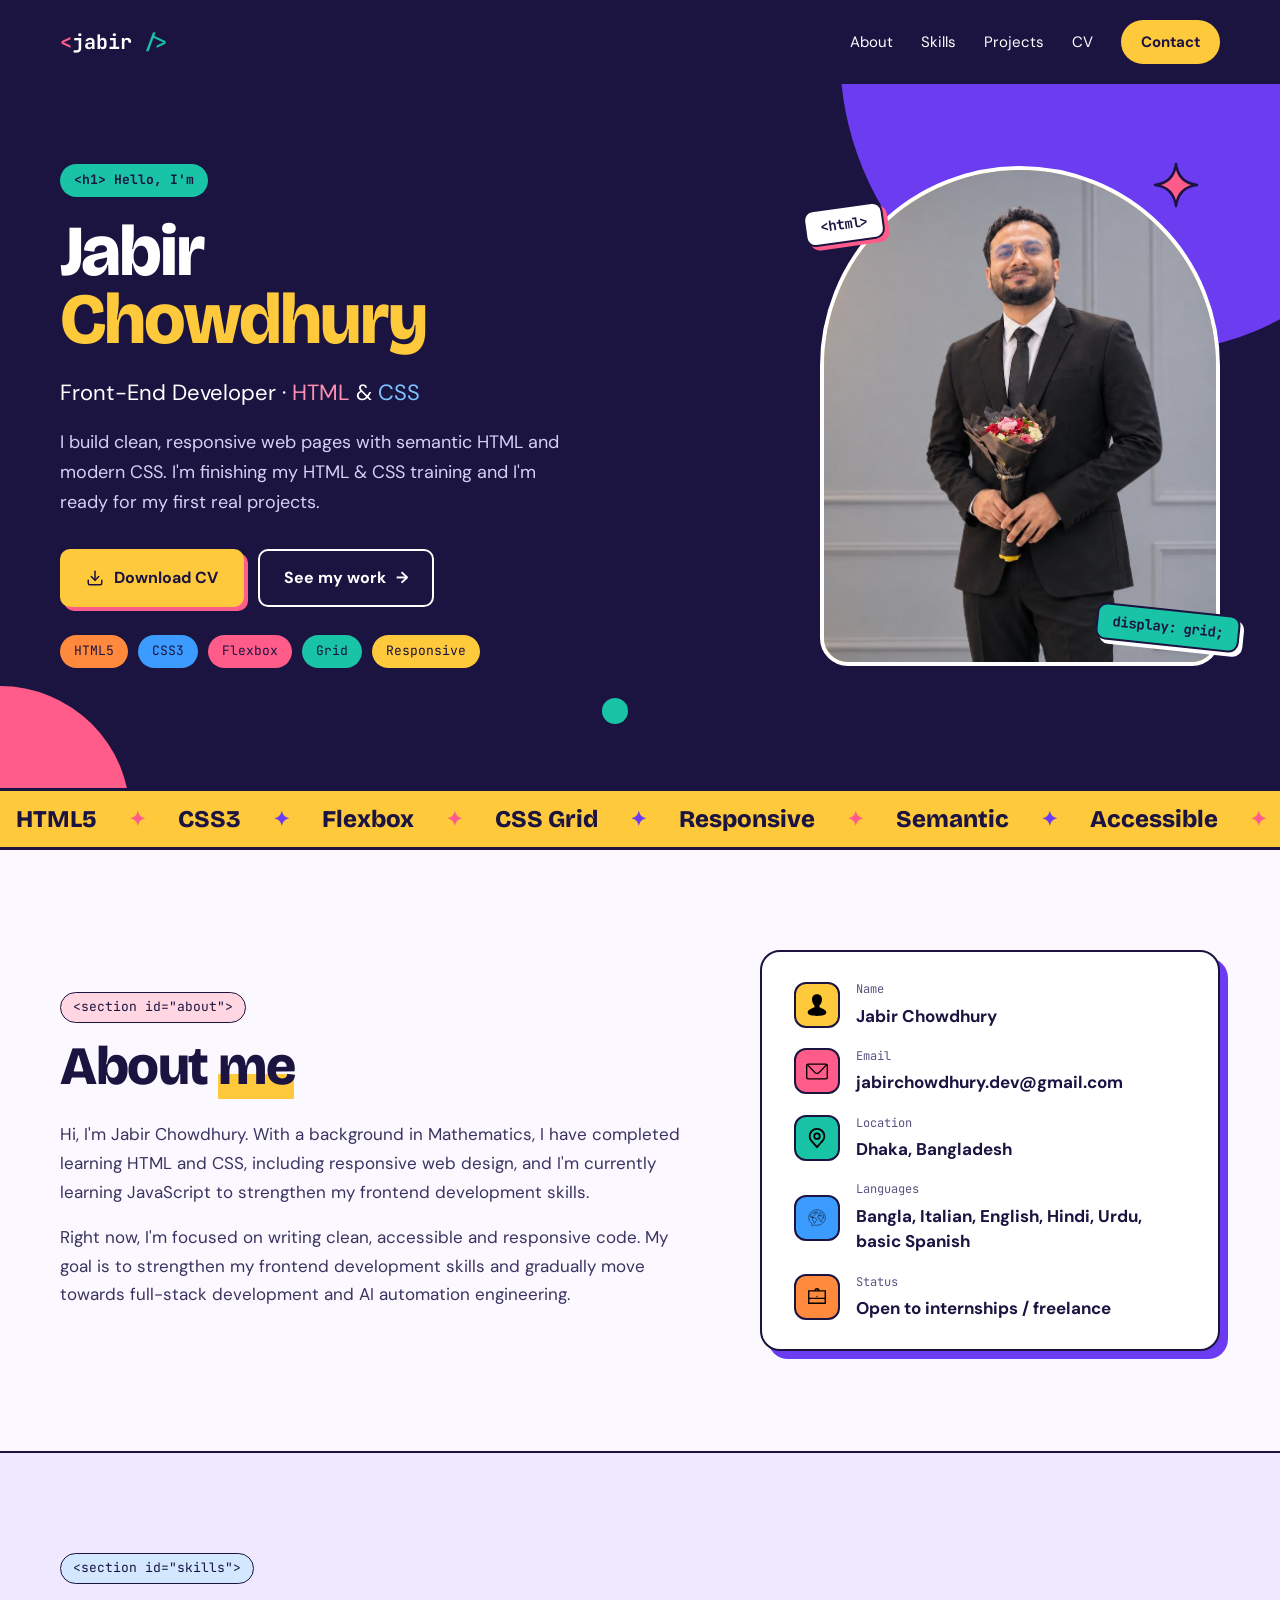
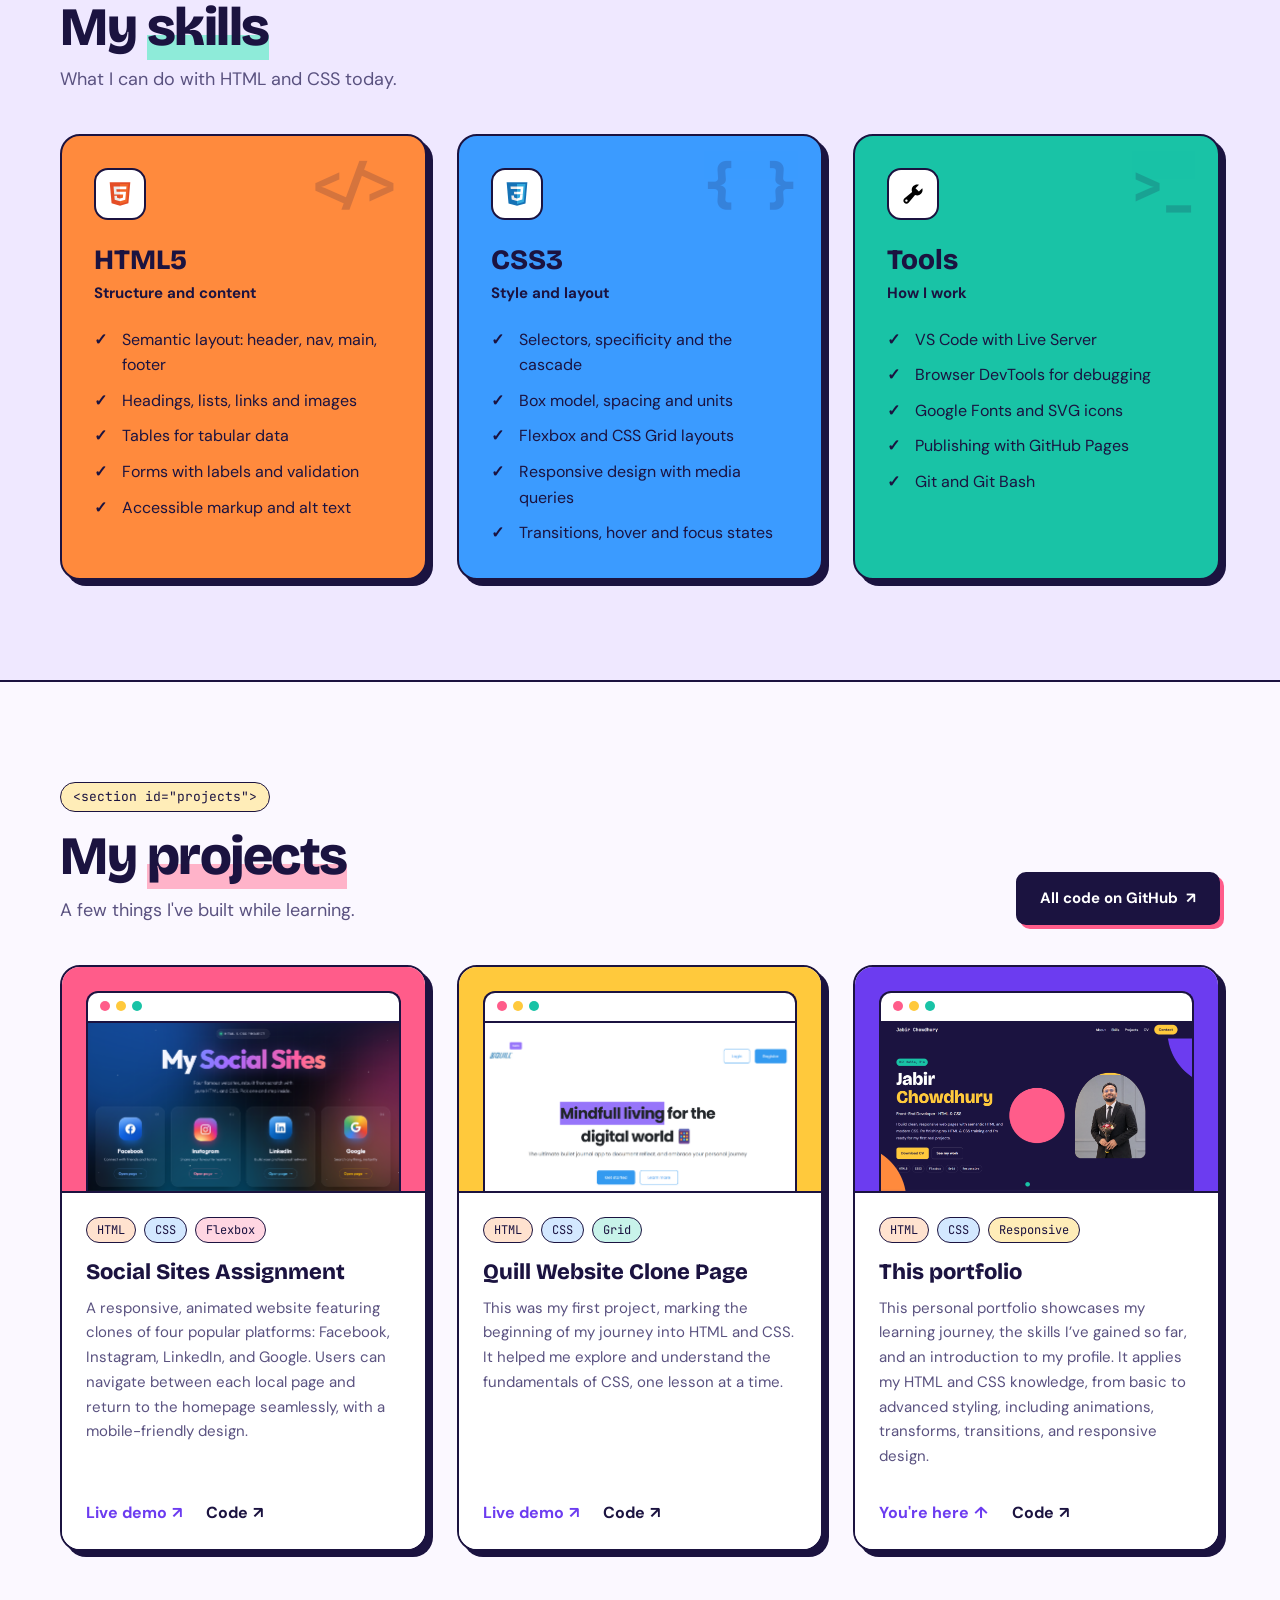
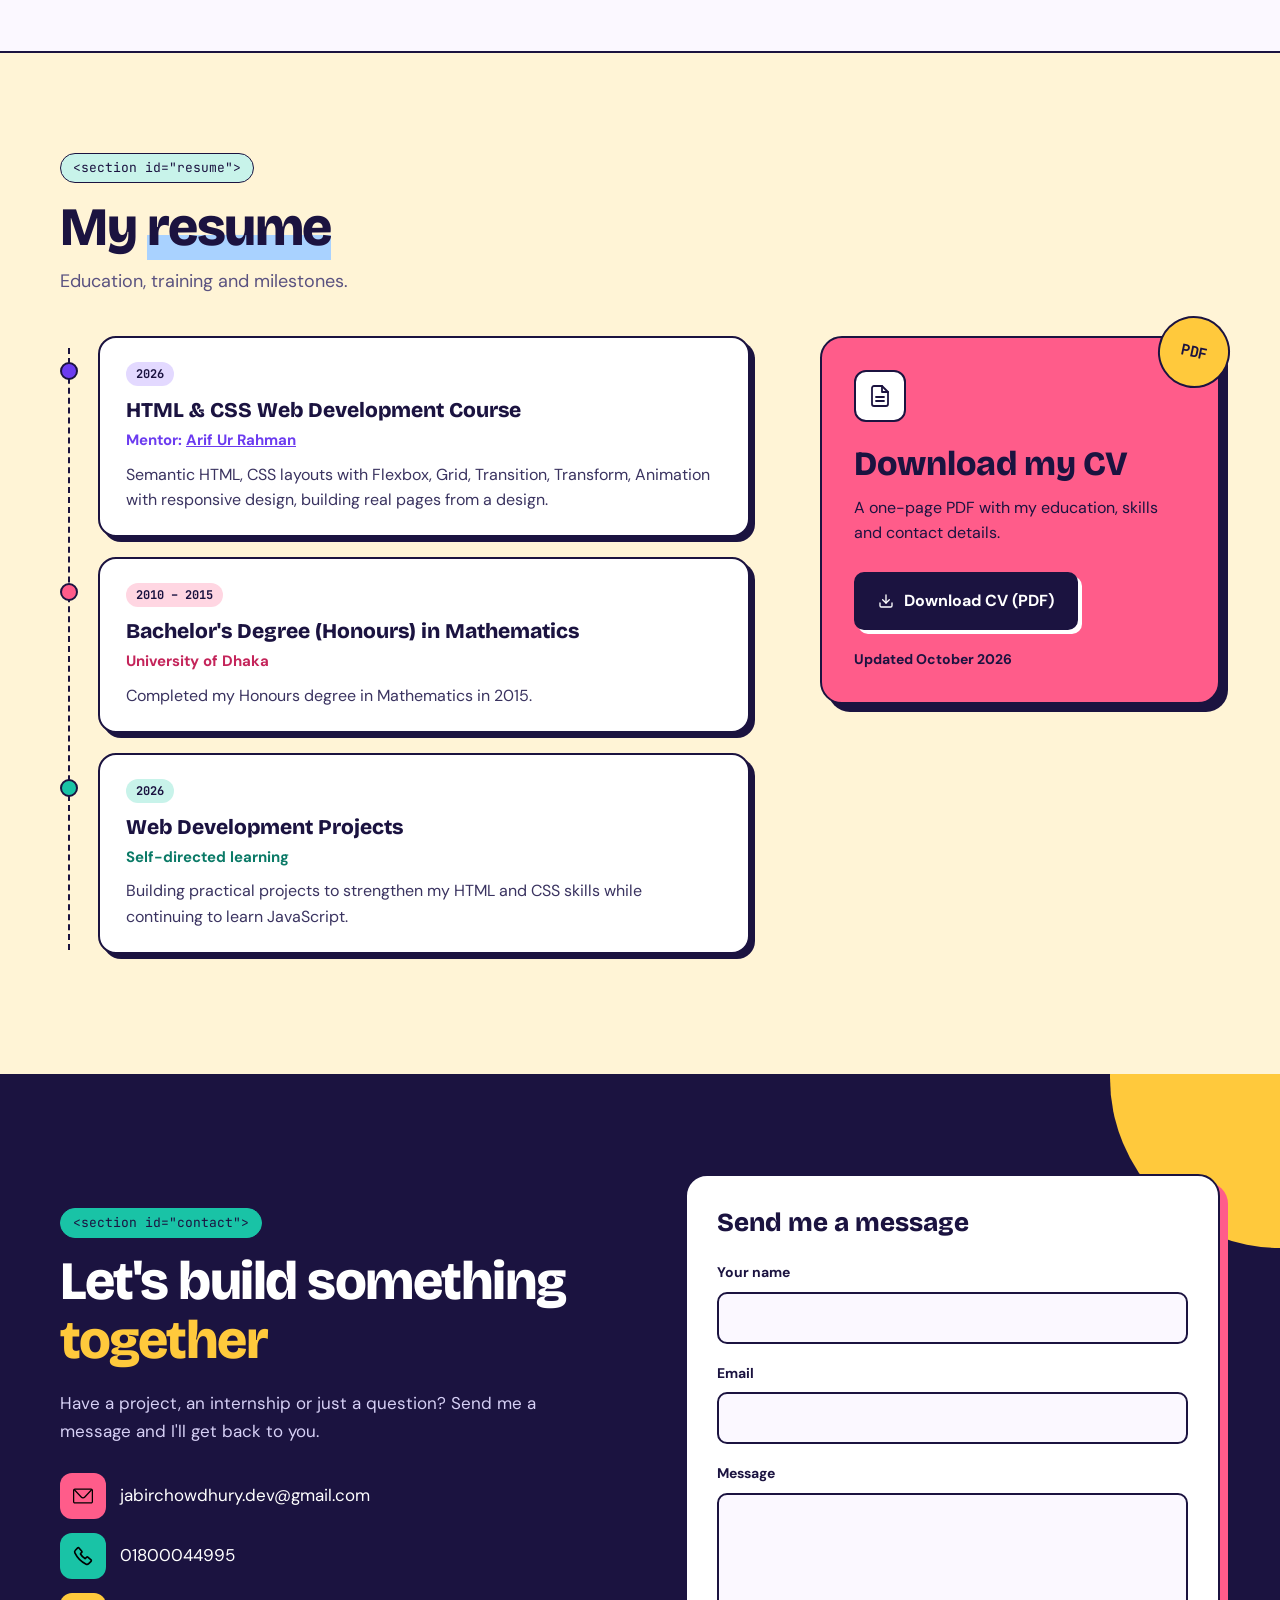
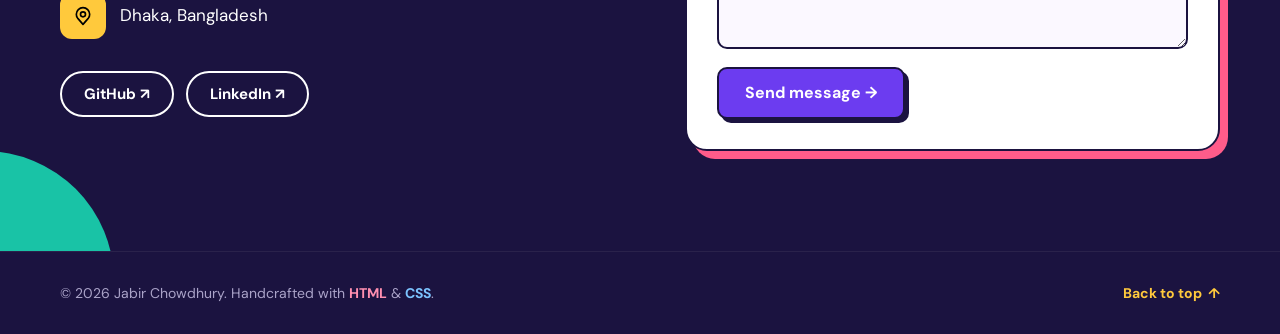
==== commit cb16a1b5: "Merge pull request #17 from Jabir-Chowdhury/review-fixes Review fixes: match the design, fix phone l" ====
--- a/index.html
+++ b/index.html
@@ -24,11 +24,10 @@
 
   <body id="top">
 
-    <!-- Header and navigation will be added in Issue #2 -->
      <header class="site-header">
        <div class="container">
-         <a class="logo" href="#home">
-            Jabir Chowdhury
+         <a class="logo" href="#home" aria-label="Jabir Chowdhury, back to the top">
+           <span class="logo-bracket">&lt;</span>jabir <span class="logo-slash">/&gt;</span>
          </a>
 
          <nav class="main-navigation" aria-label="Main navigation">
@@ -44,14 +43,13 @@
      </header>
 
     <main>
-      <!-- Hero section will be added in Issue #3 -->
       <section class="hero-section" id="home">
           <div class="container hero-container">
 
     <!-- Left side: Profile information -->
             <div class="hero-content">
 
-              <p class="hero-badge">Hi! Hello, I'm</p>
+              <p class="hero-badge"><span aria-hidden="true">&lt;h1&gt;</span> Hello, I'm</p>
 
               <h1>
                 Jabir
@@ -59,7 +57,9 @@
               </h1>
 
               <p class="hero-role">
-                 Front-End Developer <span>·</span> HTML &amp; CSS
+                 Front-End Developer ·
+                 <span class="role-html">HTML</span> &amp;
+                 <span class="role-css">CSS</span>
               </p>
 
               <p class="hero-description">
@@ -73,12 +73,28 @@
                   class="button button-primary"
                   href="Jabir_Chowdhury_CV.pdf"
                   download
-                    >
+                >
+                  <svg
+                    xmlns="http://www.w3.org/2000/svg"
+                    width="18"
+                    height="18"
+                    viewBox="0 0 24 24"
+                    fill="none"
+                    stroke="currentColor"
+                    stroke-width="2"
+                    stroke-linecap="round"
+                    stroke-linejoin="round"
+                    aria-hidden="true"
+                  >
+                    <path d="M21 15v4a2 2 0 0 1-2 2H5a2 2 0 0 1-2-2v-4"/>
+                    <path d="m7 10 5 5 5-5"/>
+                    <path d="M12 15V3"/>
+                  </svg>
                   Download CV
                 </a>
 
                 <a class="button button-secondary" href="#projects">
-                   See my work
+                  See my work <span aria-hidden="true">→</span>
                 </a>
               </div>
 
@@ -92,25 +108,32 @@
 
             </div>
 
-    <!-- Right side: Profile picture -->
+            <!-- Right side: Profile picture with code stickers -->
             <div class="hero-visual">
-
-              <div class="profile-shape">
-               <img
-                  class="profile-picture"
-                  src="images/profile-picture.jpeg"
-                  alt="Jabir Chowdhury"
+              <div class="profile-frame">
+                <div class="profile-shape">
+                  <img
+                    class="profile-picture"
+                    src="images/profile-picture.jpeg"
+                    alt="Jabir Chowdhury"
                   />
+                </div>
+
+                <span class="code-sticker sticker-html" aria-hidden="true">&lt;html&gt;</span>
+                <span class="code-sticker sticker-grid" aria-hidden="true">display: grid;</span>
+
+                <svg class="hero-star" viewBox="0 0 48 48" aria-hidden="true">
+                  <path d="M24 3C25.6 15.5 32.5 22.4 45 24 32.5 25.6 25.6 32.5 24 45 22.4 32.5 15.5 25.6 3 24 15.5 22.4 22.4 15.5 24 3Z"/>
+                </svg>
               </div>
-            </div>  
-         </div> 
-
-         <!----------- background decorations-->
+            </div>
+         </div>
+
+         <!-- Background decorations -->
          <div class="shape shape-circle-purple" aria-hidden="true"></div>
          <div class="shape shape-circle-pink" aria-hidden="true"></div>
          <div class="shape shape-dot-green" aria-hidden="true"></div>
-         <div class="shape shape-circle-orange" aria-hidden="true"></div>
-         
+
       </section>
         <!-- Scrolling skills strip -->
       <div class="marquee" aria-hidden="true">
@@ -167,7 +190,9 @@
           <!-- Left Side: About Me -->
           <div class="about-intro">
 
-             <h2> A little <br> <span>About <span class="color-blue">me.</span></span></h2>
+             <span class="section-tag tag-about" aria-hidden="true">&lt;section id="about"&gt;</span>
+
+             <h2>About <span>me</span></h2>
 
              <p>
                 Hi, I'm Jabir Chowdhury. With a background in Mathematics,
@@ -211,11 +236,9 @@
                  <div class="info-text">
                   <span class="info-label">Email</span>
                   <p>
-                    <a href="https://mail.google.com/">
+                    <a href="mailto:jabirchowdhury.dev@gmail.com">
                       jabirchowdhury.dev@gmail.com
-
                     </a>
-                    
                   </p>
                  </div>
               </li>
@@ -250,7 +273,7 @@
                       >
                <div class="info-text">
                   <span class="info-label">Languages</span>
-                  <p>Bangali, Italian, English, Hindi,Urdhu, basic Spanish</p>
+                  <p>Bangla, Italian, English, Hindi, Urdu, basic Spanish</p>
                </div>
              </li>
 
@@ -278,7 +301,7 @@
   <div class="container">
 
     <div class="skills-header">
-     
+      <span class="section-tag tag-skills" aria-hidden="true">&lt;section id="skills"&gt;</span>
 
       <h2>My <span>skills</span></h2>
 
@@ -343,7 +366,7 @@
           <li>Browser DevTools for debugging</li>
           <li>Google Fonts and SVG icons</li>
           <li>Publishing with GitHub Pages</li>
-          <li>Git, Gitbash</li>
+          <li>Git and Git Bash</li>
         </ul>
       </div>
 
@@ -359,7 +382,8 @@
     <!-- Section Heading and GitHub Link -->
     <div class="projects-header">
       <div class="projects-heading">
-        <h2>My projects</h2>
+        <span class="section-tag tag-projects" aria-hidden="true">&lt;section id="projects"&gt;</span>
+        <h2>My <span>projects</span></h2>
         <p>A few things I've built while learning.</p>
       </div>
 
@@ -381,27 +405,29 @@
 
         <a
           class="project-preview"
-          href="file:///D:/codes/assignments/social-sites-assignment/index.html"
+          href="https://arif-ur-rahman.github.io/social-sites-assignment/"
           target="_blank"
           rel="noopener noreferrer"
           aria-label="View Project One live demo"
         >
-          <img
-            src="images/screenshot-project1.png"
-            alt="Preview of social-sites-assignment Project One"
-          >
+          <span class="browser-frame">
+            <img
+              src="images/screenshot-project1.png"
+              alt="Preview of social-sites-assignment Project One"
+            >
+          </span>
         </a>
 
         <div class="project-content">
 
           <div class="project-tags">
-            <span>HTML</span>
-            <span>CSS</span>
-            <span>Flexbox</span>
+            <span class="tech-html">HTML</span>
+            <span class="tech-css">CSS</span>
+            <span class="tech-flexbox">Flexbox</span>
           </div>
 
           <h3>
-            <a href="file:///D:/codes/assignments/social-sites-assignment/index.html"
+            <a href="https://arif-ur-rahman.github.io/social-sites-assignment/"
                target="_blank"
                rel="noopener noreferrer">
               Social Sites Assignment
@@ -416,7 +442,7 @@
 
           <div class="project-links">
             <a
-              href="file:///D:/codes/assignments/social-sites-assignment/index.html"
+              href="https://arif-ur-rahman.github.io/social-sites-assignment/"
               target="_blank"
               rel="noopener noreferrer"
             >
@@ -445,18 +471,20 @@
           rel="noopener noreferrer"
           aria-label="View Quill website, Project Two live demo"
         >
-          <img
-            src="images/Screenshot project2.png"
-            alt="Preview of Quill website Project Two"
-          >
+          <span class="browser-frame">
+            <img
+              src="images/screenshot-project2.png"
+              alt="Preview of Quill website Project Two"
+            >
+          </span>
         </a>
 
         <div class="project-content">
 
           <div class="project-tags">
-            <span>HTML</span>
-            <span>CSS</span>
-            <span>Grid</span>
+            <span class="tech-html">HTML</span>
+            <span class="tech-css">CSS</span>
+            <span class="tech-grid">Grid</span>
           </div>
 
           <h3>
@@ -474,7 +502,7 @@
 
           <div class="project-links">
             <a
-              href="https://github.com/Jabir-Chowdhury/Quill-web"
+              href="https://jabir-chowdhury.github.io/Quill-web/"
               target="_blank"
               rel="noopener noreferrer"
             >
@@ -498,30 +526,28 @@
 
         <a
           class="project-preview"
-          href="https://jabir-chowdhury.github.io/Jabir-Portfolio/"
-          target="_blank"
-          rel="noopener noreferrer"
-          aria-label="View My Portfolio live"
+          href="#home"
+          aria-label="Back to the top of this portfolio"
         >
-          <img
-            src="images/Screenshot-project3.png"
-            alt="Preview of My Portfolio Website project three"
-          >
+          <span class="browser-frame">
+            <img
+              src="images/screenshot-project3.png"
+              alt="Preview of My Portfolio Website project three"
+            >
+          </span>
         </a>
 
         <div class="project-content">
 
           <div class="project-tags">
-            <span>HTML</span>
-            <span>CSS</span>
-            <span>Responsive</span>
+            <span class="tech-html">HTML</span>
+            <span class="tech-css">CSS</span>
+            <span class="tech-responsive">Responsive</span>
           </div>
 
           <h3>
-            <a href="https://jabir-chowdhury.github.io/Jabir-Portfolio/"
-               target="_blank"
-               rel="noopener noreferrer">
-              My Portfoglio
+            <a href="#home">
+              This portfolio
             </a>
           </h3>
 
@@ -533,12 +559,8 @@
           </p>
 
           <div class="project-links">
-            <a
-              href="https://jabir-chowdhury.github.io/Jabir-Portfolio/"
-              target="_blank"
-              rel="noopener noreferrer"
-            >
-              I'm here <span aria-hidden="true">↑</span>
+            <a href="#home">
+              You're here <span aria-hidden="true">↑</span>
             </a>
 
             <a
@@ -571,7 +593,8 @@
 
     <!-- Section Heading -->
     <div class="resume-header">
-      <h2>My resume</h2>
+      <span class="section-tag tag-resume" aria-hidden="true">&lt;section id="resume"&gt;</span>
+      <h2>My <span>resume</span></h2>
       <p>Education, training and milestones.</p>
     </div>
 
@@ -589,8 +612,8 @@
 
             <h3>HTML &amp; CSS Web Development Course</h3>
 
-            <p class="resume-institution my-mentor">
-              My Mentor
+            <p class="resume-institution">
+              Mentor:
               <a href="https://arif-resume-five.vercel.app/">Arif Ur Rahman</a>
             </p>
 
@@ -605,11 +628,11 @@
         <div class="resume-item">
           <span class="resume-dot" aria-hidden="true"></span>
           <div class="resume-item-content">
-            <span class="resume-year">2010 – 2014</span>
-
-            <h3>Honours Faculty of Mathematics</h3>
-
-            <p class="resume-institution color-pink">
+            <span class="resume-year">2010 – 2015</span>
+
+            <h3>Bachelor's Degree (Honours) in Mathematics</h3>
+
+            <p class="resume-institution">
               University of Dhaka
             </p>
 
@@ -668,7 +691,7 @@
           PDF
         </span>
 
-        <h3>Download My CV</h3>
+        <h3>Download my CV</h3>
 
         <p>
           A one-page PDF with my education, skills and contact details.
@@ -702,7 +725,7 @@
         </a>
 
         <p class="resume-updated">
-          October, 2026
+          Updated October 2026
         </p>
 
       </aside>
@@ -713,13 +736,13 @@
 
 <!-- Contact Section -->
 <section class="contact-section" id="contact">
-  <div class="contact-main">
+  <div class="container contact-main">
 
     <!-- Left: Contact Information -->
     <div class="contact-container">
 
       <div class="contact-info">
-        <span class="section-label">Get in touch</span>
+        <span class="section-tag tag-contact" aria-hidden="true">&lt;section id="contact"&gt;</span>
 
         <h2>
           Let's build something
@@ -736,7 +759,7 @@
             <span class="contact-icon email-icon" aria-hidden="true">
               <img src="images/email.svg" alt="">
             </span>
-            <a href="https://mail.google.com/mail/">
+            <a href="mailto:jabirchowdhury.dev@gmail.com">
               jabirchowdhury.dev@gmail.com
             </a>
           </li>
@@ -745,7 +768,7 @@
             <span class="contact-icon phone-icon" aria-hidden="true">
               <img src="images/akar-icons--phone.svg" alt="">
             </span>
-            <a href="tel:+8801XXXXXXXXX">01800044995</a>
+            <a href="tel:+8801800044995">01800044995</a>
           </li>
 
           <li>
@@ -762,7 +785,7 @@
             GitHub ↗
           </a>
 
-          <a href="https://www.linkedin.com/feed/" target="_blank"
+          <a href="https://www.linkedin.com/in/jabir-chowdhury-14b099433/" target="_blank"
              rel="noopener noreferrer">
             LinkedIn ↗
           </a>
@@ -773,7 +796,13 @@
       <div class="contact-form-container">
         <h3>Send me a message</h3>
 
-        <form class="contact-form">
+        <!-- No JavaScript allowed, so the form opens the visitor's email app -->
+        <form
+          class="contact-form"
+          action="mailto:jabirchowdhury.dev@gmail.com"
+          method="post"
+          enctype="text/plain"
+        >
           <div class="form-group">
             <label for="contact-name">Your name</label>
             <input
@@ -816,16 +845,14 @@
   </div>
 </section>
 
-
-
-      <!-- Contact section will be added in Issue #8 -->
     </main>
     <footer class="site-footer">
-  <div class="footer-container">
+  <div class="container footer-container">
 
     <p class="footer-copyright">
       © 2026 Jabir Chowdhury. Handcrafted with
-      <span>HTML &amp; CSS.</span>
+      <span class="footer-html">HTML</span> &amp;
+      <span class="footer-css">CSS</span>.
     </p>
 
     <a class="back-to-top" href="#top">
@@ -835,6 +862,5 @@
   </div>
 </footer>
 
-    <!-- Footer will be added in Issue #8 -->
   </body>
 </html>
--- a/css/style.css
+++ b/css/style.css
@@ -17,7 +17,33 @@
   /* Additional colors used by the design */
   --lav: #EFE8FF;
   --cream: #FFF4D6;
-  --muted: #5C5478;
+  --text: #3A3360;
+  --muted: #5A5280;
+  --white: #FFFFFF;
+
+  /* Text, lines and accents on the navy sections */
+  --on-dark: #D6D0F5;
+  --on-dark-muted: #AAA3C8;
+  --line-on-dark: #2A224B;
+  --pink-light: #FF8FB0;
+  --blue-light: #7CC4FF;
+
+  /* Light tints for tags, pills and icon tiles */
+  --violet-tint: #E3D9FF;
+  --pink-tint: #FFD6E2;
+  --mint-tint: #C8F3EA;
+  --blue-tint: #D3E8FF;
+  --yellow-tint: #FFEDB8;
+  --orange-tint: #FFE2CF;
+
+  /* Highlighter stripes behind heading words */
+  --mint-highlight: #8EEBD9;
+  --pink-highlight: #FFB3C9;
+  --blue-highlight: #A9D2FF;
+
+  /* Darker pink and mint for small text on white */
+  --pink-text: #C4245A;
+  --mint-text: #0B7A67;
 
   /* Fonts specified by the teacher */
   --font-h: "Bricolage Grotesque", sans-serif;
@@ -71,16 +97,50 @@
   font: inherit;
 }
 
+/* Code-style labels above each section heading, e.g. <section id="about"> */
+.section-tag {
+  display: inline-block;
+  margin: 0 0 14px;
+  padding: 5px 12px;
+  border: 1.5px solid var(--navy);
+  border-radius: 999px;
+  color: var(--navy);
+  font-family: var(--font-m);
+  font-size: 13px;
+  line-height: 1.4;
+}
+
+.tag-about {
+  background-color: var(--pink-tint);
+}
+
+.tag-skills {
+  background-color: var(--blue-tint);
+}
+
+.tag-projects {
+  background-color: var(--yellow-tint);
+}
+
+.tag-resume {
+  background-color: var(--mint-tint);
+}
+
+.tag-contact {
+  border-color: var(--mint);
+  background-color: var(--mint);
+}
+
 /* ---------- Header & Navigation ---------- */
 
 .container {
-  width: min(1120px, calc(100% - 40px));
+  width: min(1160px, calc(100% - 40px));
   margin-inline: auto;
 }
 
 .site-header {
   background-color: var(--navy);
-  color: #fff;
+  color: var(--white);
 }
 
 .site-header .container {
@@ -88,20 +148,29 @@
   justify-content: space-between;
   align-items: center;
   gap: 24px;
-  padding-block: 16px;
+  padding-block: 20px;
 }
 
 .logo {
-  color: #fff;
+  color: var(--white);
   font-family: var(--font-m);
-  font-size: 1.15rem;
+  font-size: 1.25rem;
   font-weight: 700;
+  white-space: nowrap;
+}
+
+.logo-bracket {
+  color: var(--pink);
+}
+
+.logo-slash {
+  color: var(--mint);
 }
 
 .nav-list {
   display: flex;
   align-items: center;
-  gap: 22px;
+  gap: 28px;
   list-style: none;
   margin: 0;
   padding: 0;
@@ -109,7 +178,7 @@
 
 .nav-list a {
   display: inline-block;
-  font-size: 0.88rem;
+  font-size: 0.9375rem;
 }
 
 .nav-list a:not(.nav-contact):hover {
@@ -117,7 +186,7 @@
 }
 
 .nav-contact {
-  padding: 8px 18px;
+  padding: 10px 20px;
   border-radius: 999px;
   background-color: var(--yellow);
   color: var(--navy);
@@ -129,9 +198,9 @@
   position: relative;
   isolation: isolate;
   overflow: hidden;
-  padding-block: 80px;
+  padding: 80px 0 120px;
   background-color: var(--navy);
-  color: #fff;
+  color: var(--white);
 }
 
 .hero-container {
@@ -144,267 +213,262 @@
 }
 
 .hero-content {
-  max-width: 520px;
+  max-width: 560px;
 }
 
 .hero-badge {
   display: inline-block;
-  margin: 0 0 16px;
-  padding: 5px 12px;
+  margin: 0 0 20px;
+  padding: 6px 14px;
   border-radius: 999px;
   background-color: var(--mint);
   color: var(--navy);
   font-family: var(--font-m);
-  font-size: 0.75rem;
+  font-size: 0.8125rem;
   font-weight: 700;
 }
 
 .hero-content h1 {
-  margin: 0 0 18px;
-  font-size: clamp(2.8rem, 5vw, 4.5rem);
+  margin: 0 0 22px;
+  font-size: clamp(3rem, 5.6vw, 5rem);
   font-weight: 800;
-  line-height: 1;
+  line-height: 0.95;
+  letter-spacing: -2px;
 }
 
 .hero-content h1 span {
   display: block;
-  color: var(--blue);
+  color: var(--yellow);
 }
 
 .hero-role {
-  margin: 0 0 16px;
+  margin: 0 0 18px;
+  font-size: 1.375rem;
+}
+
+/* "HTML" in pink and "CSS" in blue, like the design */
+.role-html {
+  color: var(--pink-light);
+}
+
+.role-css {
+  color: var(--blue-light);
+}
+
+.hero-description {
+  max-width: 520px;
+  margin: 0 0 32px;
+  color: var(--on-dark);
+  font-size: 1.125rem;
+  line-height: 1.65;
+}
+
+.hero-actions {
+  display: flex;
+  flex-wrap: wrap;
+  gap: 14px;
+  margin-bottom: 28px;
+}
+
+.button {
+  display: inline-flex;
+  align-items: center;
+  gap: 10px;
+  padding: 14px 24px;
+  border: 2px solid transparent;
+  border-radius: 10px;
   font-size: 1rem;
-}
-
-.hero-role span {
-  color: var(--pink);
-}
-
-.hero-description {
-  max-width: 440px;
-  margin: 0 0 24px;
-  color: #D9D3EE;
-  font-size: 0.95rem;
-  line-height: 1.8;
-}
-
-.hero-actions {
-  display: flex;
-  flex-wrap: wrap;
-  gap: 12px;
-  margin-bottom: 24px;
-}
-
-.button {
-  display: inline-block;
-  padding: 11px 18px;
-  border: 1px solid transparent;
-  border-radius: 8px;
-  font-size: 0.875rem;
   font-weight: 700;
+  transition:
+    transform 180ms ease,
+    box-shadow 180ms ease,
+    background-color 180ms ease,
+    color 180ms ease;
+}
+
+.button:focus-visible {
+  outline: 3px solid var(--mint);
+  outline-offset: 3px;
 }
 
 .button-primary {
   background-color: var(--yellow);
   color: var(--navy);
+  box-shadow: 4px 4px 0 var(--pink);
+}
+
+.button-primary:hover {
+  transform: translate(2px, 2px);
+  box-shadow: 2px 2px 0 var(--pink);
 }
 
 .button-secondary {
-  border-color: rgb(255 255 255 / 35%);
-  color: #fff;
+  border-color: var(--white);
+  color: var(--white);
+}
+
+.button-secondary:hover {
+  background-color: var(--white);
+  color: var(--navy);
 }
 
 .hero-skills {
   display: flex;
   flex-wrap: wrap;
-  gap: 8px;
+  gap: 10px;
   margin: 0;
   padding: 0;
   list-style: none;
 }
 
 .hero-skills li {
-  padding: 5px 10px;
-  border: 1px solid rgb(255 255 255 / 20%);
+  padding: 6px 14px;
   border-radius: 999px;
-  color: #fff;
+  color: var(--navy);
   font-family: var(--font-m);
-  font-size: 0.7rem;
-}
-
-
+  font-size: 0.8125rem;
+}
+
+/* Skill pill colours, in the design's order */
+.hero-skills li:nth-child(1) {
+  background-color: var(--orange);
+}
+
+.hero-skills li:nth-child(2) {
+  background-color: var(--blue);
+}
+
+.hero-skills li:nth-child(3) {
+  background-color: var(--pink);
+}
+
+.hero-skills li:nth-child(4) {
+  background-color: var(--mint);
+}
+
+.hero-skills li:nth-child(5) {
+  background-color: var(--yellow);
+}
 
 .hero-visual {
+  display: flex;
+  justify-content: flex-end;
+  min-width: 0;
+}
+
+/* Holds the arch and the stickers that hang over its edges */
+.profile-frame {
   position: relative;
-  display: flex;
-  justify-content: center;
-  align-items: center;
-  min-width: 0;
-}
-
+  width: min(100%, 400px);
+}
+
+/* 4:5 arch: a half-circle top (50% of the width = 40% of the height) */
 .profile-shape {
-  position: relative;
-  z-index: 1;
-  width: 280px;
-  height: 340px;
+  aspect-ratio: 4 / 5;
   overflow: hidden;
-  border-radius: 48% 48% 24px 24px;
+  border: 4px solid var(--white);
+  border-radius: 50% 50% 28px 28px / 40% 40% 28px 28px;
   background-color: var(--yellow);
 }
 
 .profile-picture {
-  display: block;
   width: 100%;
   height: 100%;
   object-fit: cover;
-  object-position: 105% 50%;
-   transform: translateY(33px) scale(1.15);
-
-}
-
-
-
+  /* The photo is landscape, so show its right side, where Jabir stands */
+  object-position: 100% 0;
+}
+
+/* Code stickers on the photo, like the design */
+.code-sticker {
+  position: absolute;
+  z-index: 2;
+  padding: 8px 14px;
+  border: 2px solid var(--navy);
+  border-radius: 10px;
+  color: var(--navy);
+  font-family: var(--font-m);
+  font-size: 14px;
+  font-weight: 700;
+  line-height: 1.2;
+  white-space: nowrap;
+}
+
+.sticker-html {
+  top: 8%;
+  left: -4%;
+  background-color: var(--white);
+  box-shadow: 4px 4px 0 var(--pink);
+  transform: rotate(-8deg);
+}
+
+.sticker-grid {
+  right: -5%;
+  bottom: 4%;
+  background-color: var(--mint);
+  box-shadow: 4px 4px 0 var(--white);
+  transform: rotate(6deg);
+}
+
+.hero-star {
+  position: absolute;
+  z-index: 2;
+  top: -1%;
+  right: 5%;
+  width: 48px;
+  height: 48px;
+}
+
+.hero-star path {
+  fill: var(--pink);
+  stroke: var(--navy);
+  stroke-width: 2.5;
+  stroke-linejoin: round;
+}
+
+/* Background decorations */
 .shape {
   position: absolute;
+  z-index: 0;
+  border-radius: 50%;
   pointer-events: none;
 }
 
-
 .shape-circle-purple {
-  width: 440px;
-  height: 440px;
-  top: -250px;
-  right: -200px;
-  border-radius: 50%;
+  width: 600px;
+  height: 600px;
+  top: -330px;
+  right: -160px;
   background-color: var(--violet);
-  opacity: 1;
-  z-index: 0;
-}
-
-
+}
+
+/* Pink circle peeking in at the bottom-left corner */
 .shape-circle-pink {
-  position: absolute;
-  width: 220px;
-  height: 220px;
-  top: 50%;
-  left: 50%;
-  transform: translate(-50%, -50%);
-  border-radius: 50%;
+  width: 260px;
+  height: 260px;
+  bottom: -158px;
+  left: -130px;
   background-color: var(--pink);
-  opacity: 1;
-  z-index: 0;
-}
-
+}
 
 .shape-dot-green {
-  width: 18px;
-  height: 18px;
-  bottom: 24px;
+  width: 26px;
+  height: 26px;
+  bottom: 64px;
   left: 47%;
-  border-radius: 50%;
   background-color: var(--mint);
-  z-index: 0;
-} 
-.shape-circle-orange {
-  width: 440px;
-  height: 440px;
-  bottom: -250px;
-  left: -200px;
-  border-radius: 50%;
-  background-color: var(--orange);
-  z-index: 0;
-}
-
-
-
+}
 
 .marquee {
-  position: relative;
-  width: 100%;
   overflow: hidden;
   background-color: var(--yellow);
-  border-top: 4px solid #16a34a;
-  border-bottom: 4px solid #16a34a;
-
-  animation: water-border-glow 6s ease-in-out infinite;
-}
-
-/* Flowing, blurred light */
-.marquee::before,
-.marquee::after {
-  content: "";
-  position: absolute;
-  left: -100%;
-  width: 200%;
-  height: 4px;
-  background: linear-gradient(
-    90deg,
-    #16a34a 0%,
-    #663399 20%,
-    #9932cc 35%,
-    #ffffff 43%,
-    #da70d6 48%,
-    #663399 58%,
-    #16a34a 75%,
-    #663399 90%,
-    #16a34a 100%
-  );
-  background-size: 200% 100%;
-  filter: blur(2px);
-  opacity: 0.95;
-  pointer-events: none;
-  animation: water-light-flow 4s ease-in-out infinite alternate;
-}
-
-.marquee::before {
-  top: -4px;
-}
-
-.marquee::after {
-  bottom: -4px;
-  animation-delay: -2s;
-}
-
-@keyframes water-light-flow {
-  0% {
-    transform: translateX(-15%);
-    background-position: 0% 50%;
-    filter: blur(2px);
-  }
-
-  50% {
-    background-position: 100% 50%;
-    filter: blur(3px);
-  }
-
-  100% {
-    transform: translateX(15%);
-    background-position: 0% 50%;
-    filter: blur(2px);
-  }
-}
-
-@keyframes water-border-glow {
-  0%, 100% {
-    border-top-color: #16a34a;
-    border-bottom-color: #663399;
-    box-shadow: 0 -1px 8px #16a34a44,
-                0 1px 8px #9932cc44;
-  }
-
-  50% {
-    border-top-color: #9932cc;
-    border-bottom-color: #16a34a;
-    box-shadow: 0 -1px 12px #9932cc88,
-                0 1px 12px #16a34a88;
-  }
-}
-
+  border-block: 3px solid var(--navy);
+}
 
 .marquee-track {
   display: flex;
   width: max-content;
-  animation: marquee-scroll 25s linear infinite;
+  animation: marquee-scroll 35s linear infinite;
   will-change: transform;
 }
 
@@ -412,9 +476,10 @@
   display: flex;
   align-items: center;
   flex: 0 0 auto;
-  gap: 24px;
+  gap: 32px;
   margin: 0;
-  padding: 6px 24px;
+  /* Half the gap on each side keeps the spacing even where the two copies meet */
+  padding: 14px 16px;
   list-style: none;
 }
 
@@ -423,13 +488,19 @@
   white-space: nowrap;
   color: var(--navy);
   font-family: var(--font-h);
-  font-size: 14px;
-  font-weight: 700;
-}
-
+  font-size: 24px;
+  font-weight: 800;
+  line-height: 1.2;
+}
+
+/* Stars alternate pink and violet, like the design */
 .marquee-group .star {
+  color: var(--pink);
+  font-size: 20px;
+}
+
+.marquee-group .star:nth-child(4n) {
   color: var(--violet);
-  font-size: 18px;
 }
 
 /* Marquee text movement */
@@ -443,6 +514,13 @@
   }
 }
 
+/* Stop the strip for visitors who prefer less motion */
+@media (prefers-reduced-motion: reduce) {
+  .marquee-track {
+    animation: none;
+  }
+}
+
 
  
 /* =========================
@@ -450,54 +528,52 @@
 ========================= */
 
 .about-section {
-  padding: 40px 0;
+  padding: 100px 0;
   background-color: var(--bg);
-  border-bottom: 1px solid var(--navy);
+  border-bottom: 2px solid var(--navy);
 }
 
 /* Left and right containers */
 .about-content {
   display: grid;
-  grid-template-columns: minmax(0, 1fr) 1fr;
+  grid-template-columns: minmax(0, 1fr) minmax(0, 460px);
   align-items: center;
-  gap: 64px;
+  gap: 72px;
 }
 
 /* About introduction */
 .about-intro h2 {
   margin: 0 0 24px;
-  color: var(--mint);
+  color: var(--navy);
   font-family: var(--font-h);
-  font-size: clamp(36px, 4vw, 56px);
+  font-size: clamp(36px, 4.5vw, 54px);
   font-weight: 800;
   line-height: 1.1;
   letter-spacing: -1.5px;
 }
 
+/* Highlighter stripe behind "me", like the other section headings */
 .about-intro h2 span {
-  color: var(--pink);
-  font-size: 1.5em;
-  display: inline-block;
-}
-h2 .color-blue {
-  color: var(--navy) !important;
+  background: linear-gradient(
+    transparent 62%,
+    var(--yellow) 62%
+  );
 }
 
 .about-intro p {
   margin: 0 0 16px;
-  color: var(--muted);
+  color: var(--text);
   font-family: var(--font-b);
-  font-size: 16px;
-  line-height: 1.8;
+  font-size: 17px;
+  line-height: 1.7;
 }
 
 .about-intro p:last-child {
   margin-bottom: 0;
 }
 /* About Information Card */
-/* About Information Card */
 .about-card {
-  background-color: #FFFFFF;
+  background-color: var(--white);
   border: 2px solid var(--navy);
   border-radius: 20px;
   padding: 28px 32px;
@@ -508,7 +584,7 @@
 .about-info-list {
   display: flex;
   flex-direction: column;
-  gap: 24px;
+  gap: 18px;
   list-style: none;
   margin: 0;
   padding: 0;
@@ -523,33 +599,34 @@
 
 /* Information Icons */
 .info-icon {
-  width: 44px;
-  height: 44px;
+  width: 46px;
+  height: 46px;
   flex-shrink: 0;
   padding: 10px;
+  border: 2px solid var(--navy);
   border-radius: 12px;
   object-fit: contain;
 }
 
-/* Icon Background Colors */
+/* Icon Background Colors: solid palette colours, like the design */
 .about-info-item:nth-child(1) .info-icon {
-  background-color: var(--lav);
+  background-color: var(--yellow);
 }
 
 .about-info-item:nth-child(2) .info-icon {
-  background-color: #FFE5ED;
+  background-color: var(--pink);
 }
 
 .about-info-item:nth-child(3) .info-icon {
-  background-color: #DDF8F1;
+  background-color: var(--mint);
 }
 
 .about-info-item:nth-child(4) .info-icon {
-  background-color: #E2F0FF;
+  background-color: var(--blue);
 }
 
 .about-info-item:nth-child(5) .info-icon {
-  background-color: var(--cream);
+  background-color: var(--orange);
 }
 
 /* Information Text */
@@ -563,18 +640,15 @@
   color: var(--muted);
   font-family: var(--font-m);
   font-size: 12px;
-  font-weight: 600;
-  text-transform: uppercase;
-  letter-spacing: 1px;
 }
 
 .info-text p {
   margin: 0;
   color: var(--navy);
   font-family: var(--font-b);
-  font-size: 15px;
-  font-weight: 600;
-  line-height: 1.6;
+  font-size: 17px;
+  font-weight: 700;
+  line-height: 1.5;
   overflow-wrap: anywhere;
 }
 .info-text a {
@@ -587,26 +661,50 @@
   text-decoration: underline;
 }
 
+/* About: stack the text and the card on tablets and phones */
+@media (max-width: 768px) {
+  .about-content {
+    grid-template-columns: minmax(0, 1fr);
+    gap: 48px;
+  }
+}
+
+@media (max-width: 600px) {
+  .about-section {
+    padding: 64px 0;
+  }
+
+  .about-card {
+    padding: 24px 20px;
+  }
+
+  /* A little smaller so the email address fits on one line */
+  .info-text p {
+    font-size: 15px;
+  }
+}
+
 /* ==============================
    SKILLS SECTION
 ================================ */
 
 .skills-section {
-  padding: 80px 0;
+  padding: 100px 0;
   background-color: var(--lav);
+  border-bottom: 2px solid var(--navy);
 }
 
 /* Skills Heading and Description */
 
 .skills-header {
-  margin-bottom: 28px;
+  margin-bottom: 40px;
 }
 
 .skills-header h2 {
   margin: 0 0 8px;
   color: var(--navy);
   font-family: var(--font-h);
-  font-size: clamp(32px, 4vw, 48px);
+  font-size: clamp(36px, 4.5vw, 54px);
   font-weight: 800;
   line-height: 1.1;
   letter-spacing: -1.5px;
@@ -614,8 +712,8 @@
 
 .skills-header h2 span {
   background: linear-gradient(
-    transparent 58%,
-    var(--mint) 58%
+    transparent 62%,
+    var(--mint-highlight) 62%
   );
 }
 
@@ -623,7 +721,7 @@
   margin: 0;
   color: var(--muted);
   font-family: var(--font-b);
-  font-size: 15px;
+  font-size: 18px;
   line-height: 1.6;
 }
 
@@ -632,7 +730,7 @@
 .skills-container {
   display: flex;
   align-items: stretch;
-  gap: 16px;
+  gap: 30px;
 }
 
 /* Individual Card */
@@ -641,10 +739,10 @@
   position: relative;
   flex: 1;
   min-width: 0;
-  padding: 18px;
+  padding: 32px;
   border: 2px solid var(--navy);
-  border-radius: 16px;
-  box-shadow: 4px 5px 0 var(--navy);
+  border-radius: 20px;
+  box-shadow: 6px 6px 0 var(--navy);
   color: var(--navy);
   overflow: hidden;
 }
@@ -667,23 +765,23 @@
 
 .skill-icon {
   display: block;
-  width: 34px;
-  height: 34px;
-  margin-bottom: 12px;
-  padding: 7px;
-  background-color: #FFFFFF;
+  width: 52px;
+  height: 52px;
+  margin-bottom: 22px;
+  padding: 12px;
+  background-color: var(--white);
   border: 2px solid var(--navy);
-  border-radius: 10px;
+  border-radius: 14px;
   object-fit: contain;
 }
 
 /* Card Heading */
 
 .skill-card h3 {
-  margin: 0 0 2px;
+  margin: 0 0 4px;
   color: var(--navy);
   font-family: var(--font-h);
-  font-size: 20px;
+  font-size: 28px;
   font-weight: 800;
   line-height: 1.3;
 }
@@ -691,11 +789,11 @@
 /* Card Subtitle */
 
 .skill-card .skill-subtitle {
-  margin: 0 0 12px;
+  margin: 0 0 22px;
   color: var(--navy);
   font-family: var(--font-b);
-  font-size: 12px;
-  font-weight: 600;
+  font-size: 15px;
+  font-weight: 700;
   line-height: 1.5;
 }
 
@@ -704,7 +802,7 @@
 .skill-list {
   display: flex;
   flex-direction: column;
-  gap: 7px;
+  gap: 10px;
   margin: 0;
   padding: 0;
   list-style: none;
@@ -714,39 +812,12 @@
 
 .skill-list li {
   position: relative;
-  padding-left: 16px;
+  padding-left: 28px;
   color: var(--navy);
   font-family: var(--font-b);
-  font-size: 12px;
-  line-height: 1.5;
-}
-
-/* Individual skill badge colors */
-.hero-skills li:nth-child(1) {
-  background-color: var(--mint);
-  color: var(--navy);
-}
-
-.hero-skills li:nth-child(2) {
-  background-color: var(--pink);
-  color: var(--navy);
-}
-
-.hero-skills li:nth-child(3) {
-  background-color: var(--yellow);
-  color: var(--navy);
-}
-
-.hero-skills li:nth-child(4) {
-  background-color: var(--violet);
-  color: #fff;
-}
-
-.hero-skills li:nth-child(5) {
-  background-color: var(--orange);
-  color: var(--navy);
-}
-
+  font-size: 16px;
+  line-height: 1.6;
+}
 
 /* Checkmark Before Each List Item */
 
@@ -756,7 +827,7 @@
   top: 0;
   left: 0;
   color: var(--navy);
-  font-size: 13px;
+  font-size: 16px;
   font-weight: 800;
 }
 
@@ -764,11 +835,12 @@
 
 .skill-card::after {
   position: absolute;
-  top: 12px;
-  right: 12px;
-  color: rgb(27 19 64 / 18%);
+  top: 24px;
+  right: 24px;
+  color: var(--navy);
+  opacity: 0.18;
   font-family: var(--font-m);
-  font-size: 36px;
+  font-size: 52px;
   font-weight: 800;
   line-height: 1;
   pointer-events: none;
@@ -788,28 +860,31 @@
 
 /* Responsive Layout */
 
-@media (max-width: 760px) {
-  .skills-section {
-    padding: 60px 0;
-  }
-
+/* Tablet: two cards per row */
+@media (max-width: 900px) {
   .skills-container {
     flex-wrap: wrap;
-    gap: 18px;
+    gap: 24px;
   }
 
   .skill-card {
-    flex: 1 1 calc(50% - 18px);
-  }
-}
-
-@media (max-width: 520px) {
+    flex: 1 1 calc(50% - 24px);
+  }
+}
+
+/* Mobile: one card per row */
+@media (max-width: 600px) {
+  .skills-section {
+    padding: 64px 0;
+  }
+
   .skills-container {
     flex-direction: column;
   }
 
   .skill-card {
     flex: 1 1 auto;
+    padding: 26px 24px;
   }
 }
 
@@ -818,9 +893,9 @@
 ================================ */
 
 .projects-section {
-  padding: 64px 0;
+  padding: 100px 0;
   background-color: var(--bg);
-  border-bottom: 2px solid var(--yellow);
+  border-bottom: 2px solid var(--navy);
 }
 
 /* Header: Heading on left, GitHub link on right */
@@ -828,26 +903,33 @@
 .projects-header {
   display: flex;
   justify-content: space-between;
-  align-items: center;
+  align-items: flex-end;
   gap: 24px;
-  margin-bottom: 28px;
+  margin-bottom: 40px;
 }
 
 .projects-heading h2 {
-  margin: 0 0 4px;
+  margin: 0 0 8px;
   color: var(--navy);
   font-family: var(--font-h);
-  font-size: clamp(32px, 4vw, 48px);
+  font-size: clamp(36px, 4.5vw, 54px);
   font-weight: 800;
   line-height: 1.15;
   letter-spacing: -1.5px;
+}
+
+.projects-heading h2 span {
+  background: linear-gradient(
+    transparent 62%,
+    var(--pink-highlight) 62%
+  );
 }
 
 .projects-heading p {
   margin: 0;
   color: var(--muted);
   font-family: var(--font-b);
-  font-size: 14px;
+  font-size: 18px;
   line-height: 1.6;
 }
 
@@ -859,16 +941,16 @@
   justify-content: center;
   gap: 8px;
   flex-shrink: 0;
-  padding: 10px 16px;
+  padding: 14px 22px;
   border: 2px solid var(--navy);
   border-radius: 10px;
   background-color: var(--navy);
-  color: #FFFFFF;
+  color: var(--white);
   font-family: var(--font-b);
-  font-size: 12px;
+  font-size: 15px;
   font-weight: 700;
   line-height: 1.4;
-  box-shadow: 3px 3px 0 var(--pink);
+  box-shadow: 4px 4px 0 var(--pink);
   transition:
     transform 180ms ease,
     box-shadow 180ms ease,
@@ -878,7 +960,7 @@
 .github-projects-link:hover {
   background-color: var(--violet);
   transform: translate(2px, 2px);
-  box-shadow: 1px 1px 0 var(--pink);
+  box-shadow: 2px 2px 0 var(--pink);
 }
 
 .github-projects-link:focus-visible {
@@ -893,7 +975,7 @@
 .projects-container {
   display: flex;
   align-items: stretch;
-  gap: 16px;
+  gap: 30px;
 }
 
 /* Individual Project Card */
@@ -905,10 +987,10 @@
   min-width: 0;
   overflow: hidden;
 
-  background-color: #FFFFFF;
+  background-color: var(--white);
   border: 2px solid var(--navy);
-  border-radius: 16px;
-  box-shadow: 5px 6px 0 var(--navy);
+  border-radius: 20px;
+  box-shadow: 6px 6px 0 var(--navy);
 
   transition:
     transform 200ms ease,
@@ -919,7 +1001,7 @@
 
 .project-card:hover {
   transform: translateY(-3px);
-  box-shadow: 5px 9px 0 var(--navy);
+  box-shadow: 6px 9px 0 var(--navy);
 }
 
 /* Keyboard Focus */
@@ -933,11 +1015,11 @@
    PROJECT PREVIEW
 ================================ */
 
+/* Coloured panel with the screenshot in a browser window, like the design */
 .project-preview {
-  display: flex;
-  align-items: stretch;
-  justify-content: center;
-  height: 136px;
+  display: block;
+  height: 226px;
+  padding: 24px 24px 0;
   overflow: hidden;
   border-bottom: 2px solid var(--navy);
   background-color: var(--pink);
@@ -951,6 +1033,44 @@
 
 .project-card:nth-child(3) .project-preview {
   background-color: var(--violet);
+}
+
+/* Browser window around the screenshot */
+
+.browser-frame {
+  position: relative;
+  display: block;
+  height: 100%;
+  overflow: hidden;
+  padding-top: 28px;
+  border: 2px solid var(--navy);
+  border-bottom: 0;
+  border-radius: 12px 12px 0 0;
+  background-color: var(--white);
+}
+
+/* Window bar along the top */
+.browser-frame::before {
+  content: "";
+  position: absolute;
+  inset: 0 0 auto;
+  height: 28px;
+  border-bottom: 2px solid var(--navy);
+}
+
+/* Three window dots: one circle plus two copies made with box-shadow */
+.browser-frame::after {
+  content: "";
+  position: absolute;
+  top: 8px;
+  left: 12px;
+  width: 10px;
+  height: 10px;
+  border-radius: 50%;
+  background-color: var(--pink);
+  box-shadow:
+    16px 0 0 var(--yellow),
+    32px 0 0 var(--mint);
 }
 
 /* Preview Screenshot */
@@ -977,8 +1097,8 @@
   flex: 1;
   flex-direction: column;
   align-items: flex-start;
-  padding: 14px;
-  background-color: #FFFFFF;
+  padding: 24px;
+  background-color: var(--white);
 }
 
 /* Technology Tags */
@@ -986,38 +1106,51 @@
 .project-tags {
   display: flex;
   flex-wrap: wrap;
-  gap: 5px;
-  margin-bottom: 8px;
+  gap: 8px;
+  margin-bottom: 14px;
 }
 
 .project-tags span {
   display: inline-flex;
   align-items: center;
-  padding: 2px 7px;
-  border: 1px solid var(--navy);
+  padding: 3px 10px;
+  border: 1.5px solid var(--navy);
   border-radius: 999px;
-  background-color: var(--lav);
+  background-color: var(--violet-tint);
   color: var(--navy);
   font-family: var(--font-m);
-  font-size: 9px;
+  font-size: 12px;
   line-height: 1.5;
-  transition:
-    background-color 180ms ease,
-    color 180ms ease;
-}
-
-.project-tags span:hover {
-  background-color: var(--mint);
-  color: var(--navy);
+}
+
+/* One tint per technology, like the design */
+.project-tags .tech-html {
+  background-color: var(--orange-tint);
+}
+
+.project-tags .tech-css {
+  background-color: var(--blue-tint);
+}
+
+.project-tags .tech-flexbox {
+  background-color: var(--pink-tint);
+}
+
+.project-tags .tech-grid {
+  background-color: var(--mint-tint);
+}
+
+.project-tags .tech-responsive {
+  background-color: var(--yellow-tint);
 }
 
 /* Project Title */
 
 .project-content h3 {
-  margin: 0 0 6px;
+  margin: 0 0 8px;
   color: var(--navy);
   font-family: var(--font-h);
-  font-size: 16px;
+  font-size: 22px;
   font-weight: 800;
   line-height: 1.4;
 }
@@ -1035,10 +1168,10 @@
 /* Project Description */
 
 .project-content > p {
-  margin: 0 0 14px;
+  margin: 0 0 16px;
   color: var(--muted);
   font-family: var(--font-b);
-  font-size: 11px;
+  font-size: 15px;
   line-height: 1.65;
 }
 
@@ -1050,9 +1183,9 @@
   display: flex;
   align-items: center;
   flex-wrap: wrap;
-  gap: 16px;
+  gap: 24px;
   margin-top: auto;
-  padding-top: 12px;
+  padding-top: 16px;
 }
 
 /* Individual Links */
@@ -1064,8 +1197,8 @@
 
   color: var(--navy);
   font-family: var(--font-b);
-  font-size: 11px;
-  font-weight: 800;
+  font-size: 16px;
+  font-weight: 700;
   line-height: 1.5;
   white-space: nowrap;
 
@@ -1099,7 +1232,7 @@
 
 .project-links a span {
   display: inline-block;
-  font-size: 13px;
+  font-size: 16px;
   transition: transform 180ms ease;
 }
 
@@ -1115,42 +1248,30 @@
 @media (max-width: 900px) {
   .projects-container {
     flex-wrap: wrap;
-    gap: 20px;
+    gap: 24px;
   }
 
   .project-card {
-    flex: 1 1 calc(50% - 20px);
-  }
-
-  .project-preview {
-    height: 160px;
+    flex: 1 1 calc(50% - 24px);
   }
 }
 
 /* Mobile */
 @media (max-width: 600px) {
   .projects-section {
-    padding: 48px 0;
+    padding: 64px 0;
   }
 
   .projects-header {
     align-items: flex-start;
     flex-direction: column;
-    gap: 16px;
-    margin-bottom: 24px;
-  }
-
-  .projects-heading h2 {
-    font-size: 36px;
-  }
-
-  .projects-heading p {
-    font-size: 13px;
+    gap: 20px;
+    margin-bottom: 32px;
   }
 
   .projects-container {
     flex-direction: column;
-    gap: 24px;
+    gap: 28px;
   }
 
   .project-card {
@@ -1159,38 +1280,23 @@
   }
 
   .project-preview {
-    height: 190px;
+    height: 210px;
+    padding: 20px 20px 0;
   }
 
   .project-content {
-    padding: 16px;
-  }
-
-  .project-content h3 {
-    font-size: 18px;
-  }
-
-  .project-content > p {
-    font-size: 13px;
-  }
-
-  .project-links a {
-    font-size: 12px;
+    padding: 20px;
   }
 }
 
 /* Very Small Mobile */
 @media (max-width: 380px) {
-  .projects-heading h2 {
-    font-size: 30px;
-  }
-
   .project-preview {
-    height: 150px;
+    height: 180px;
   }
 
   .project-content {
-    padding: 12px;
+    padding: 18px;
   }
 }
 
@@ -1198,7 +1304,6 @@
 @media (prefers-reduced-motion: reduce) {
   .project-card,
   .project-preview img,
-  .project-tags span,
   .project-links a,
   .project-links a span,
   .github-projects-link {
@@ -1219,33 +1324,38 @@
 ========================= */
 
 .resume-section {
-  padding: 64px 0;
+  padding: 100px 0;
   background-color: var(--cream);
-  border-top: 2px solid var(--violet);
-  border-bottom: 2px solid var(--violet);
 }
 
 /* Resume Heading */
 
 .resume-header {
-  margin-bottom: 28px;
+  margin-bottom: 40px;
 }
 
 .resume-header h2 {
-  margin: 0 0 4px;
+  margin: 0 0 8px;
   color: var(--navy);
   font-family: var(--font-h);
-  font-size: clamp(32px, 4vw, 48px);
+  font-size: clamp(36px, 4.5vw, 54px);
   font-weight: 800;
   line-height: 1.15;
   letter-spacing: -1.5px;
+}
+
+.resume-header h2 span {
+  background: linear-gradient(
+    transparent 62%,
+    var(--blue-highlight) 62%
+  );
 }
 
 .resume-header p {
   margin: 0;
   color: var(--muted);
   font-family: var(--font-b);
-  font-size: 14px;
+  font-size: 18px;
   line-height: 1.6;
 }
 
@@ -1254,54 +1364,49 @@
 .resume-container {
   display: flex;
   align-items: flex-start;
-  gap: 32px;
+  gap: 48px;
 }
 
 .resume-timeline {
   position: relative;
   flex: 1 1 0;
   min-width: 0;
-  max-width: 680px;
-  padding-left: 30px;
-}
-
-.resume-cv-card {
-  flex: 0 0 248px;
-  min-width: 0;
+  max-width: 690px;
+  padding-left: 38px;
 }
 
 /* Resume Timeline Cards */
 
 .resume-item {
   position: relative;
-  margin-bottom: 16px;
+  margin-bottom: 20px;
 }
 
 .resume-item-content {
-  padding: 14px;
-  background-color: #FFFFFF;
+  padding: 22px 26px;
+  background-color: var(--white);
   border: 2px solid var(--navy);
-  border-radius: 12px;
-  box-shadow: 3px 4px 0 var(--navy);
+  border-radius: 18px;
+  box-shadow: 5px 5px 0 var(--navy);
   transition: transform 200ms ease, box-shadow 200ms ease;
 }
 
 .resume-item-content:hover {
   transform: translateY(-2px);
-  box-shadow: 3px 6px 0 var(--navy);
+  box-shadow: 5px 7px 0 var(--navy);
 }
 
 /* Resume Year Badge */
 
 .resume-year {
   display: inline-block;
-  margin-bottom: 6px;
-  padding: 3px 8px;
+  margin-bottom: 10px;
+  padding: 3px 10px;
   border-radius: 999px;
-  background-color: var(--lav);
+  background-color: var(--violet-tint);
   color: var(--navy);
   font-family: var(--font-m);
-  font-size: 10px;
+  font-size: 12px;
   font-weight: 700;
   line-height: 1.5;
 }
@@ -1309,10 +1414,10 @@
 /* Resume Item Heading */
 
 .resume-item-content h3 {
-  margin: 0 0 3px;
+  margin: 0 0 4px;
   color: var(--navy);
   font-family: var(--font-h);
-  font-size: 16px;
+  font-size: 21px;
   font-weight: 800;
   line-height: 1.4;
 }
@@ -1320,62 +1425,67 @@
 /* Institution */
 
 .resume-institution {
-  margin: 0 0 6px;
-  color: var(--pink);
+  margin: 0 0 10px;
+  color: var(--violet);
   font-family: var(--font-b);
-  font-size: 11px;
+  font-size: 15px;
   font-weight: 700;
   line-height: 1.5;
-  color: var(--mint);
-}
-.my-mentor {
-  color: var(--navy);
-}
-.color-pink {
-  color: var(--pink);
 }
 
 .resume-institution a {
-  color: var(--orange);
-  font-size: 14px;
-  text-decoration: none;
+  color: inherit;
+  text-decoration: underline;
 }
 
 .resume-institution a:hover {
-  text-decoration: underline;
+  color: var(--navy);
+}
+
+/* Each timeline item gets its own colour, like the design */
+.resume-item:nth-child(2) .resume-year {
+  background-color: var(--pink-tint);
+}
+
+.resume-item:nth-child(2) .resume-institution {
+  color: var(--pink-text);
+}
+
+.resume-item:nth-child(3) .resume-year {
+  background-color: var(--mint-tint);
+}
+
+.resume-item:nth-child(3) .resume-institution {
+  color: var(--mint-text);
 }
 
 /* Description */
 
 .resume-description {
   margin: 0;
-  color: var(--muted);
+  color: var(--text);
   font-family: var(--font-b);
-  font-size: 11px;
+  font-size: 16px;
   line-height: 1.6;
 }
 
 /* Resume Timeline Vertical Line */
-
-.resume-timeline {
-  position: relative;
-}
 
 .resume-timeline::before {
   content: "";
   position: absolute;
   top: 12px;
   bottom: 24px;
-  left: 10px;
-  border-left: 2px dotted var(--violet);
+  left: 8px;
+  border-left: 2px dashed var(--navy);
 }
 
 /* Resume Timeline Dots */
 
 .resume-dot {
   position: absolute;
-  top: 16px;
-  left: -28px;
+  top: 26px;
+  left: -38px;
   z-index: 2;
   width: 18px;
   height: 18px;
@@ -1398,15 +1508,14 @@
 
 .resume-cv-card {
   position: relative;
-  flex: 0 0 248px;
+  flex: 0 0 400px;
   min-width: 0;
   margin-left: auto;
-  padding: 28px 20px 20px;
+  padding: 32px;
   background-color: var(--pink);
   border: 2px solid var(--navy);
-  border-top: 5px solid var(--navy);
-  border-radius: 12px;
-  box-shadow: 4px 5px 0 var(--navy);
+  border-radius: 22px;
+  box-shadow: 8px 8px 0 var(--navy);
 }
 
 /* CV Icon */
@@ -1415,87 +1524,97 @@
   display: flex;
   align-items: center;
   justify-content: center;
-  width: 48px;
-  height: 48px;
-  margin-bottom: 18px;
-  color: var(--navy);
-  background-color: var(--cream);
+  width: 52px;
+  height: 52px;
+  margin-bottom: 22px;
+  color: var(--navy);
+  background-color: var(--white);
+  border: 2px solid var(--navy);
+  border-radius: 12px;
+}
+
+/* PDF Badge: a round yellow sticker on the corner, like the design */
+
+.resume-pdf-badge {
+  position: absolute;
+  top: -22px;
+  /* Only 12px past the card, so it stays inside the 20px page margin */
+  right: -12px;
+  display: grid;
+  place-items: center;
+  width: 72px;
+  height: 72px;
+  color: var(--navy);
+  background-color: var(--yellow);
+  border: 2px solid var(--navy);
+  border-radius: 50%;
+  font-family: var(--font-m);
+  font-size: 15px;
+  font-weight: 700;
+  transform: rotate(12deg);
+}
+
+/* CV Heading */
+
+.resume-cv-card h3 {
+  margin: 0 0 10px;
+  color: var(--navy);
+  font-family: var(--font-h);
+  font-size: 34px;
+  font-weight: 800;
+  line-height: 1.2;
+}
+
+/* CV Description */
+
+.resume-cv-card > p:not(.resume-updated) {
+  margin: 0 0 26px;
+  color: var(--navy);
+  font-family: var(--font-b);
+  font-size: 16px;
+  line-height: 1.6;
+}
+
+/* Download Button */
+
+.resume-download-btn {
+  display: inline-flex;
+  align-items: center;
+  justify-content: center;
+  gap: 10px;
+  padding: 14px 22px;
+  color: var(--white);
+  background-color: var(--navy);
   border: 2px solid var(--navy);
   border-radius: 10px;
-}
-
-/* PDF Badge */
-
-.resume-pdf-badge {
-  position: absolute;
-  top: 18px;
-  right: 16px;
-  padding: 4px 8px;
-  color: #FFFFFF;
-  background-color: var(--violet);
-  border: 1px solid var(--navy);
-  border-radius: 5px;
-  font-family: var(--font-m);
-  font-size: 11px;
-  font-weight: 700;
-}
-
-/* CV Heading */
-
-.resume-cv-card h3 {
-  margin: 0 0 8px;
-  color: var(--navy);
-  font-family: var(--font-h);
-  font-size: 23px;
-  font-weight: 800;
-  line-height: 1.2;
-}
-
-/* CV Description */
-
-.resume-cv-card > p:not(.resume-updated) {
-  margin: 0 0 20px;
-  color: var(--navy);
+  box-shadow: 4px 4px 0 var(--white);
   font-family: var(--font-b);
-  font-size: 13px;
-  line-height: 1.7;
-}
-
-/* Download Button */
-
-.resume-download-btn {
-  display: flex;
-  align-items: center;
-  justify-content: center;
-  gap: 8px;
-  width: 100%;
-  padding: 11px 12px;
-  color: #FFFFFF;
-  background-color: var(--navy);
-  border: 2px solid var(--navy);
-  border-radius: 8px;
-  font-family: var(--font-b);
-  font-size: 13px;
+  font-size: 16px;
   font-weight: 700;
   text-align: center;
   transition: background-color 200ms ease, color 200ms ease,
-    transform 200ms ease;
+    transform 200ms ease, box-shadow 200ms ease;
 }
 
 .resume-download-btn:hover {
   color: var(--navy);
   background-color: var(--yellow);
-  transform: translateY(-2px);
+  transform: translate(2px, 2px);
+  box-shadow: 2px 2px 0 var(--white);
+}
+
+.resume-download-btn:focus-visible {
+  outline: 3px solid var(--navy);
+  outline-offset: 4px;
 }
 
 /* Last Updated */
 
 .resume-updated {
-  margin: 14px 0 0;
-  color: var(--navy);
-  font-family: var(--font-m);
-  font-size: 10px;
-  text-align: center;
+  margin: 18px 0 0;
+  color: var(--navy);
+  font-size: 14px;
+  font-weight: 700;
 }
 
 /* Resume Section - Responsive Design */
@@ -1503,7 +1622,7 @@
 @media (max-width: 768px) {
   .resume-container {
     flex-direction: column;
-    gap: 28px;
+    gap: 40px;
   }
 
   .resume-timeline {
@@ -1517,21 +1636,36 @@
   }
 }
 
-@media (max-width: 480px) {
+@media (max-width: 600px) {
   .resume-section {
-    padding: 48px 0;
-  }
-
-  .resume-header h2 {
-    font-size: 32px;
+    padding: 64px 0;
+  }
+
+  .resume-timeline {
+    padding-left: 30px;
+  }
+
+  .resume-dot {
+    left: -30px;
   }
 
   .resume-item-content {
-    padding: 14px 12px 14px 30px;
+    padding: 18px;
   }
 
   .resume-cv-card {
-    padding: 24px 16px 18px;
+    padding: 26px 22px;
+  }
+
+  .resume-cv-card h3 {
+    font-size: 28px;
+  }
+
+  .resume-pdf-badge {
+    top: -18px;
+    width: 60px;
+    height: 60px;
+    font-size: 13px;
   }
 }
 
@@ -1557,41 +1691,53 @@
 
   /* Hero layout */
   .hero-section {
-    padding-block: 64px;
-  }
-
+    padding: 48px 0 104px;
+  }
+
+  /* One column: the two-column grid was squeezing both halves */
   .hero-container {
-    gap: 28px;
+    grid-template-columns: minmax(0, 1fr);
+    gap: 40px;
+  }
+
+  /* Photo above the text, like the mobile design */
+  .hero-visual {
+    order: -1;
+    justify-content: center;
   }
 
   .hero-content h1 {
-    font-size: clamp(2.3rem, 5.5vw, 3.5rem);
-  }
-
-  .profile-shape {
-    width: 240px;
-    height: 300px;
-  }
-
-  .shape-circle-purple,
-  .shape-circle-orange {
-    width: 340px;
-    height: 340px;
+    font-size: clamp(2.8rem, 12vw, 3.5rem);
+  }
+
+  .hero-role {
+    font-size: 1.25rem;
+  }
+
+  .hero-description {
+    font-size: 1.0625rem;
   }
 
   .shape-circle-purple {
-    top: -190px;
-    right: -160px;
-  }
-
-  .shape-circle-orange {
-    bottom: -190px;
-    left: -160px;
+    width: 480px;
+    height: 480px;
+    top: -240px;
+    right: -200px;
   }
 
   .shape-circle-pink {
-    width: 180px;
-    height: 180px;
+    width: 200px;
+    height: 200px;
+    bottom: -120px;
+    left: -100px;
+  }
+}
+
+/* Phones: stack the hero buttons, like the mobile design */
+@media (max-width: 600px) {
+  .hero-actions {
+    flex-direction: column;
+    align-items: flex-start;
   }
 }
 
@@ -1603,17 +1749,14 @@
   position: relative;
   isolation: isolate;
   overflow: hidden;
-  background-color: #1b143d;
-  padding: 64px 0;
-}
-
-/* Contact section-এর নিজস্ব container */
+  background-color: var(--navy);
+  padding: 100px 0;
+}
+
+/* The width comes from .container; this keeps the content above the circles */
 .contact-section > .contact-main {
   position: relative;
   z-index: 1;
-  width: calc(100% - 48px);
-  max-width: 1200px;
-  margin-inline: auto;
 }
 
 /* Left: Contact Info | Right: Contact Form */
@@ -1621,7 +1764,7 @@
   display: grid;
   grid-template-columns: minmax(0, 1fr) minmax(0, 1fr);
   align-items: center;
-  gap: clamp(32px, 6vw, 80px);
+  gap: clamp(40px, 7vw, 100px);
 }
 
 
@@ -1631,48 +1774,37 @@
 
 .contact-section .contact-info {
   min-width: 0;
-  color: #ffffff;
-}
-
-.contact-section .section-label {
-  display: inline-block;
-  margin-bottom: 12px;
-  padding: 4px 10px;
-  border-radius: 20px;
-  background-color: #19c3aa;
-  color: #1b143d;
-  font-size: 10px;
-  font-weight: 700;
+  color: var(--white);
 }
 
 .contact-section .contact-info h2 {
-  margin: 0 0 14px;
-  color: #ffffff;
-  font-size: clamp(28px, 3vw, 40px);
+  margin: 0 0 18px;
+  color: var(--white);
+  font-size: clamp(36px, 4.5vw, 54px);
   font-weight: 800;
   line-height: 1.1;
-  letter-spacing: -1px;
+  letter-spacing: -1.5px;
 }
 
 .contact-section .contact-info h2 span {
   display: block;
-  color: #ffc83d;
+  color: var(--yellow);
 }
 
 .contact-section .contact-description {
-  max-width: 440px;
-  margin: 0 0 20px;
-  color: #c5bfdc;
-  font-size: 14px;
-  line-height: 1.7;
+  max-width: 480px;
+  margin: 0 0 28px;
+  color: var(--on-dark);
+  font-size: 17px;
+  line-height: 1.65;
 }
 
 /* Contact details */
 
 .contact-section .contact-details {
   display: grid;
-  gap: 10px;
-  margin: 0 0 24px;
+  gap: 14px;
+  margin: 0 0 32px;
   padding: 0;
   list-style: none;
 }
@@ -1680,49 +1812,49 @@
 .contact-section .contact-details li {
   display: flex;
   align-items: center;
-  gap: 12px;
+  gap: 14px;
   min-width: 0;
 }
 
 .contact-section .contact-icon {
   display: flex;
-  flex: 0 0 40px;
+  flex: 0 0 46px;
   align-items: center;
   justify-content: center;
-  width: 40px;
-  height: 40px;
-  border-radius: 10px;
+  width: 46px;
+  height: 46px;
+  border-radius: 12px;
 }
 
 .contact-section .contact-icon img {
   display: block;
-  width: 18px;
-  height: 18px;
+  width: 20px;
+  height: 20px;
   object-fit: contain;
 }
 
 .contact-section .email-icon {
-  background-color: #ff4f87;
+  background-color: var(--pink);
 }
 
 .contact-section .phone-icon {
-  background-color: #19c3aa;
+  background-color: var(--mint);
 }
 
 .contact-section .location-icon {
-  background-color: #ffc83d;
+  background-color: var(--yellow);
 }
 
 .contact-section .contact-details a,
 .contact-section .contact-details li > span:last-child {
-  color: #f5f2ff;
-  font-size: 13px;
+  color: var(--white);
+  font-size: 17px;
   text-decoration: none;
   overflow-wrap: anywhere;
 }
 
 .contact-section .contact-details a:hover {
-  color: #ffc83d;
+  color: var(--yellow);
 }
 
 /* Social links */
@@ -1730,20 +1862,20 @@
 .contact-section .contact-social-links {
   display: flex;
   flex-wrap: wrap;
-  gap: 10px;
+  gap: 12px;
 }
 
 .contact-section .contact-social-links a {
   display: inline-flex;
   align-items: center;
   justify-content: center;
-  min-height: 40px;
-  padding: 0 18px;
-  border: 1.5px solid #e5e0f5;
-  border-radius: 24px;
-  color: #ffffff;
-  font-size: 12px;
-  font-weight: 600;
+  min-height: 46px;
+  padding: 0 22px;
+  border: 2px solid var(--white);
+  border-radius: 999px;
+  color: var(--white);
+  font-size: 15px;
+  font-weight: 700;
   text-decoration: none;
   transition:
     background-color 0.2s ease,
@@ -1752,9 +1884,9 @@
 }
 
 .contact-section .contact-social-links a:hover {
-  background-color: #ffffff;
-  border-color: #ffffff;
-  color: #1b143d;
+  background-color: var(--white);
+  border-color: var(--white);
+  color: var(--navy);
 }
 
 /* ==============================
@@ -1763,19 +1895,19 @@
 
 .contact-section .contact-form-container {
   min-width: 0;
-  padding: 28px;
-  border: 1.5px solid #dcd5f0;
-  border-radius: 18px;
-  background-color: #ffffff;
-  box-shadow: 5px 6px 0 #ff4f87;
+  padding: 30px;
+  border: 2px solid var(--navy);
+  border-radius: 22px;
+  background-color: var(--white);
+  box-shadow: 8px 8px 0 var(--pink);
 }
 
 /* Form heading */
 
 .contact-section .contact-form-container h3 {
-  margin: 0 0 18px;
-  color: #1b143d;
-  font-size: 22px;
+  margin: 0 0 22px;
+  color: var(--navy);
+  font-size: 26px;
   font-weight: 800;
   line-height: 1.3;
 }
@@ -1785,21 +1917,21 @@
 .contact-section .contact-form {
   display: flex;
   flex-direction: column;
-  gap: 16px;
+  gap: 18px;
 }
 
 .contact-section .contact-form .form-group {
   display: flex;
   flex-direction: column;
-  gap: 7px;
+  gap: 8px;
   min-width: 0;
 }
 
 /* Labels */
 
 .contact-section .contact-form label {
-  color: #33294f;
-  font-size: 12px;
+  color: var(--navy);
+  font-size: 14px;
   font-weight: 700;
 }
 
@@ -1810,13 +1942,14 @@
   display: block;
   width: 100%;
   min-width: 0;
-  padding: 10px 12px;
-  border: 1.5px solid #514477;
-  border-radius: 9px;
-  background-color: #f9f7ff;
-  color: #1b143d;
+  padding: 12px 14px;
+  border: 2px solid var(--navy);
+  border-radius: 10px;
+  background-color: var(--bg);
+  color: var(--navy);
   font: inherit;
-  font-size: 14px;
+  /* 16px also stops iPhones from zooming in when a field is tapped */
+  font-size: 16px;
   outline: none;
   transition:
     border-color 0.2s ease,
@@ -1826,13 +1959,13 @@
 /* Input height */
 
 .contact-section .contact-form input {
-  height: 44px;
+  height: 52px;
 }
 
 /* Message field */
 
 .contact-section .contact-form textarea {
-  min-height: 120px;
+  min-height: 150px;
   resize: vertical;
 }
 
@@ -1840,8 +1973,8 @@
 
 .contact-section .contact-form input:focus,
 .contact-section .contact-form textarea:focus {
-  border-color: #6638f0;
-  box-shadow: 0 0 0 3px rgb(102 56 240 / 15%);
+  border-color: var(--violet);
+  box-shadow: 0 0 0 3px var(--violet-tint);
 }
 
 /* ==============================
@@ -1854,15 +1987,15 @@
   justify-content: center;
   align-self: flex-start;
   gap: 8px;
-  min-height: 44px;
-  padding: 0 20px;
-  border: 1.5px solid #34235f;
-  border-radius: 9px;
-  background-color: #6638f0;
-  box-shadow: 3px 4px 0 #1b143d;
-  color: #ffffff;
+  min-height: 52px;
+  padding: 0 26px;
+  border: 2px solid var(--navy);
+  border-radius: 10px;
+  background-color: var(--violet);
+  box-shadow: 4px 4px 0 var(--navy);
+  color: var(--white);
   font-family: inherit;
-  font-size: 13px;
+  font-size: 16px;
   font-weight: 700;
   cursor: pointer;
   transition:
@@ -1872,18 +2005,17 @@
 }
 
 .contact-section .contact-submit-btn:hover {
-  background-color: #754cf5;
-  box-shadow: 2px 2px 0 #1b143d;
+  box-shadow: 2px 2px 0 var(--navy);
   transform: translate(1px, 2px);
 }
 
 .contact-section .contact-submit-btn:active {
-  box-shadow: 0 0 0 #1b143d;
+  box-shadow: 0 0 0 var(--navy);
   transform: translate(3px, 4px);
 }
 
 .contact-section .contact-submit-btn:focus-visible {
-  outline: 3px solid #ffc83d;
+  outline: 3px solid var(--yellow);
   outline-offset: 4px;
 }
 
@@ -1894,17 +2026,12 @@
 .contact-section::before {
   content: "";
   position: absolute;
-  top: -75px;
-  right: -65px;
-  width: 220px;
-  height: 220px;
+  top: -166px;
+  right: -170px;
+  width: 340px;
+  height: 340px;
   border-radius: 50%;
-  background: radial-gradient(
-    circle,
-    #ffc83d 0%,
-    #ffc83d 55%,
-    rgb(255 200 61 / 85%) 100%
-  );
+  background-color: var(--yellow);
   z-index: 0;
   pointer-events: none;
 }
@@ -1912,17 +2039,12 @@
 .contact-section::after {
   content: "";
   position: absolute;
-  bottom: -85px;
-  left: -70px;
-  width: 230px;
-  height: 230px;
+  bottom: -160px;
+  left: -146px;
+  width: 260px;
+  height: 260px;
   border-radius: 50%;
-  background: radial-gradient(
-    circle,
-    #19c3aa 0%,
-    #19c3aa 55%,
-    rgb(25 195 170 / 80%) 100%
-  );
+  background-color: var(--mint);
   z-index: 0;
   pointer-events: none;
 }
@@ -1932,31 +2054,36 @@
 ================================= */
 
 .site-footer {
-  background-color: #1b143d;
-  border-top: 1px solid #2a224b;
-  padding: 24px 0;
-}
-
+  background-color: var(--navy);
+  border-top: 1px solid var(--line-on-dark);
+  padding: 30px 0;
+}
+
+/* The width comes from .container */
 .site-footer .footer-container {
   display: flex;
   align-items: center;
   justify-content: space-between;
   gap: 20px;
-  width: calc(100% - 48px);
-  max-width: 1200px;
-  margin-inline: auto;
 }
 
 .site-footer .footer-copyright {
   margin: 0;
-  color: #aaa3c8;
-  font-size: 12px;
+  color: var(--on-dark-muted);
+  font-size: 14px;
   line-height: 1.6;
 }
 
 .site-footer .footer-copyright span {
-  color: #ff6b9b;
   font-weight: 700;
+}
+
+.site-footer .footer-html {
+  color: var(--pink-light);
+}
+
+.site-footer .footer-css {
+  color: var(--blue-light);
 }
 
 .site-footer .back-to-top {
@@ -1964,15 +2091,15 @@
   align-items: center;
   gap: 6px;
   flex-shrink: 0;
-  color: #ffc83d;
-  font-size: 12px;
+  color: var(--yellow);
+  font-size: 14px;
   font-weight: 700;
   text-decoration: none;
   transition: color 0.2s ease;
 }
 
 .site-footer .back-to-top:hover {
-  color: #ffffff;
+  color: var(--white);
 }
 
 /* ==============================
@@ -1984,22 +2111,13 @@
 
   /* Contact Section */
   .contact-section {
-    padding: 52px 0;
-  }
-
-  .contact-section > .contact-main {
-    width: calc(100% - 40px);
+    padding: 80px 0;
   }
 
   /* Stack contact info and form */
   .contact-section .contact-container {
     grid-template-columns: minmax(0, 1fr);
-    gap: 36px;
-  }
-
-  /* Contact Information */
-  .contact-section .contact-info h2 {
-    font-size: clamp(30px, 5vw, 38px);
+    gap: 48px;
   }
 
   .contact-section .contact-description {
@@ -2009,337 +2127,86 @@
   /* Contact Form Card */
   .contact-section .contact-form-container {
     width: 100%;
-    padding: 24px;
+    padding: 26px;
   }
 
   /* Decorative Circles */
   .contact-section::before {
-    top: -90px;
-    right: -100px;
-    width: 190px;
-    height: 190px;
+    top: -110px;
+    right: -110px;
+    width: 220px;
+    height: 220px;
   }
 
   .contact-section::after {
-    bottom: -100px;
+    bottom: -110px;
     left: -100px;
     width: 190px;
     height: 190px;
   }
-
-  /* Footer */
-  .site-footer .footer-container {
-    width: calc(100% - 40px);
-  }
 }
 
 
 /* Small Mobile Screens */
-@media (max-width: 480px) {
+@media (max-width: 600px) {
 
   .contact-section {
-    padding: 40px 0;
-  }
-
-  .contact-section > .contact-main {
-    width: calc(100% - 32px);
-  }
-
-  /* Contact Information */
-  .contact-section .section-label {
-    margin-bottom: 10px;
-    font-size: 9px;
-  }
-
-  .contact-section .contact-info h2 {
-    font-size: clamp(27px, 7vw, 32px);
-    letter-spacing: -0.7px;
+    padding: 64px 0;
   }
 
   .contact-section .contact-description {
-    font-size: 13px;
-    line-height: 1.7;
+    font-size: 16px;
   }
 
   /* Contact Details */
   .contact-section .contact-details {
     gap: 12px;
-    margin-bottom: 22px;
-  }
-
-  .contact-section .contact-details li {
-    gap: 10px;
+    margin-bottom: 26px;
   }
 
   .contact-section .contact-icon {
-    flex-basis: 38px;
-    width: 38px;
-    height: 38px;
+    flex-basis: 42px;
+    width: 42px;
+    height: 42px;
   }
 
   .contact-section .contact-details a,
   .contact-section .contact-details li > span:last-child {
-    font-size: 12px;
-  }
-
-  /* Social Links */
-  .contact-section .contact-social-links {
-    gap: 8px;
-  }
-
-  .contact-section .contact-social-links a {
-    min-height: 38px;
-    padding: 0 15px;
-    font-size: 11px;
+    font-size: 15px;
   }
 
   /* Form Card */
   .contact-section .contact-form-container {
-    padding: 20px 16px;
-    border-radius: 14px;
-    box-shadow: 4px 5px 0 #ff4f87;
+    padding: 24px 18px;
+    border-radius: 18px;
+    box-shadow: 6px 6px 0 var(--pink);
   }
 
   .contact-section .contact-form-container h3 {
-    margin-bottom: 16px;
-    font-size: 20px;
-  }
-
-  .contact-section .contact-form {
-    gap: 14px;
-  }
-
-  .contact-section .contact-form input,
-  .contact-section .contact-form textarea {
-    box-sizing: border-box;
-    font-size: 16px;
-  }
-
-  .contact-section .contact-form input {
-    height: 44px;
-  }
-
-  .contact-section .contact-form textarea {
-    min-height: 120px;
-  }
-
-  .contact-section .contact-submit-btn {
-    min-height: 44px;
-    padding: 0 16px;
-    font-size: 12px;
-  }
-
-  /* Decorative Circles */
-  .contact-section::before {
-    top: -65px;
-    right: -85px;
-    width: 145px;
-    height: 145px;
-  }
-
-  .contact-section::after {
-    bottom: -75px;
-    left: -80px;
-    width: 145px;
-    height: 145px;
+    font-size: 22px;
   }
 
   /* Footer */
-  .site-footer {
-    padding: 20px 0;
-  }
-
   .site-footer .footer-container {
-    width: calc(100% - 32px);
     flex-direction: column;
     align-items: flex-start;
     gap: 12px;
   }
 
   .site-footer .footer-copyright {
-    font-size: 11px;
-  }
-
-  .site-footer .back-to-top {
-    font-size: 12px;
-  }
-}
-
-
-/* ==============================
-   Extra Mobile Safety Fixes
-================================= */
-
-@media (max-width: 480px) {
-
-  .contact-section,
-  .site-footer {
-    max-width: 100%;
-  }
-
-  .contact-section .contact-container {
-    grid-template-columns: minmax(0, 1fr);
-    gap: 32px;
-  }
-
-  .contact-section .contact-info,
-  .contact-section .contact-form-container,
-  .contact-section .contact-form,
-  .contact-section .contact-form .form-group {
-    min-width: 0;
-    max-width: 100%;
-  }
+    font-size: 13px;
+  }
+}
+
+
+/* Extra-small phones */
+@media (max-width: 380px) {
 
   .contact-section .contact-form-container {
-    padding: 18px 14px;
-  }
-
-  .contact-section .contact-form input,
-  .contact-section .contact-form textarea {
-    box-sizing: border-box;
-    max-width: 100%;
-  }
-
-  .contact-section .contact-details a {
-    overflow-wrap: anywhere;
-  }
-
-  .site-footer .footer-container {
-    align-items: flex-start;
-  }
-}
-
-/* Extra-small phones */
-@media (max-width: 360px) {
-
-  .contact-section > .contact-main {
-    width: calc(100% - 24px);
-  }
-
-  .contact-section .contact-info h2 {
-    font-size: 26px;
-    letter-spacing: -0.5px;
-  }
-
-  .contact-section .contact-form-container {
-    padding: 16px 12px;
-  }
-
-  .contact-section .contact-social-links {
-    gap: 8px;
+    padding: 20px 14px;
   }
 
   .contact-section .contact-social-links a {
-    padding-inline: 12px;
-  }
-
-  .site-footer .footer-container {
-    width: calc(100% - 24px);
-  }
-}
-
-/* ==============================
-   Animated Dragon Fruit Border
-================================= */
-
-.site-footer {
-  position: relative;
-  border-top: 0;
-  isolation: isolate;
-}
-
-/* Gradient border */
-.site-footer::before {
-  content: "";
-  position: absolute;
-  top: 0;
-  left: 0;
-  width: 100%;
-  height: 3px;
-  background: linear-gradient(
-    90deg,
-    #ff2d95,
-    #b44aff,
-    #f8a4ff,
-    #ff4f87,
-    #8b5cf6,
-    #ff2d95
-  );
-  background-size: 300% 100%;
-  animation: footer-border-flow 6s linear infinite;
-}
-
-/* Soft glowing light */
-.site-footer::after {
-  content: "";
-  position: absolute;
-  top: 0;
-  left: 0;
-  width: 100%;
-  height: 3px;
-  background: linear-gradient(
-    90deg,
-    transparent,
-    rgb(255 255 255 / 90%),
-    rgb(255 180 245 / 90%),
-    transparent
-  );
-  background-size: 200% 100%;
-  animation: footer-border-light 4s ease-in-out infinite;
-  pointer-events: none;
-}
-
-@keyframes footer-border-flow {
-  from {
-    background-position: 0% 50%;
-  }
-
-  to {
-    background-position: 300% 50%;
-  }
-}
-
-@keyframes footer-border-light {
-  0% {
-    background-position: 100% 50%;
-    opacity: 0.15;
-  }
-
-  50% {
-    background-position: 0% 50%;
-    opacity: 1;
-  }
-
-  100% {
-    background-position: -100% 50%;
-    opacity: 0.15;
-  }
-}
-
-/* Respect reduced-motion preference */
-@media (prefers-reduced-motion: reduce) {
-  .site-footer::before,
-  .site-footer::after {
-    animation: none;
-  }
-}
-
-
-/* Hero profile picture - Mobile alignment fix */
-@media (max-width: 768px) {
-  .hero-visual {
-    width: 100%;
-    display: flex;
-    justify-content: center;
-    margin-inline: auto;
-  }
-
-  .hero-visual .profile-shape {
-    margin-inline: auto;
-  }
-
-  .hero-visual .profile-picture {
-    display: block;
-    margin-inline: auto;
-  }
-}
+    padding-inline: 16px;
+  }
+}
